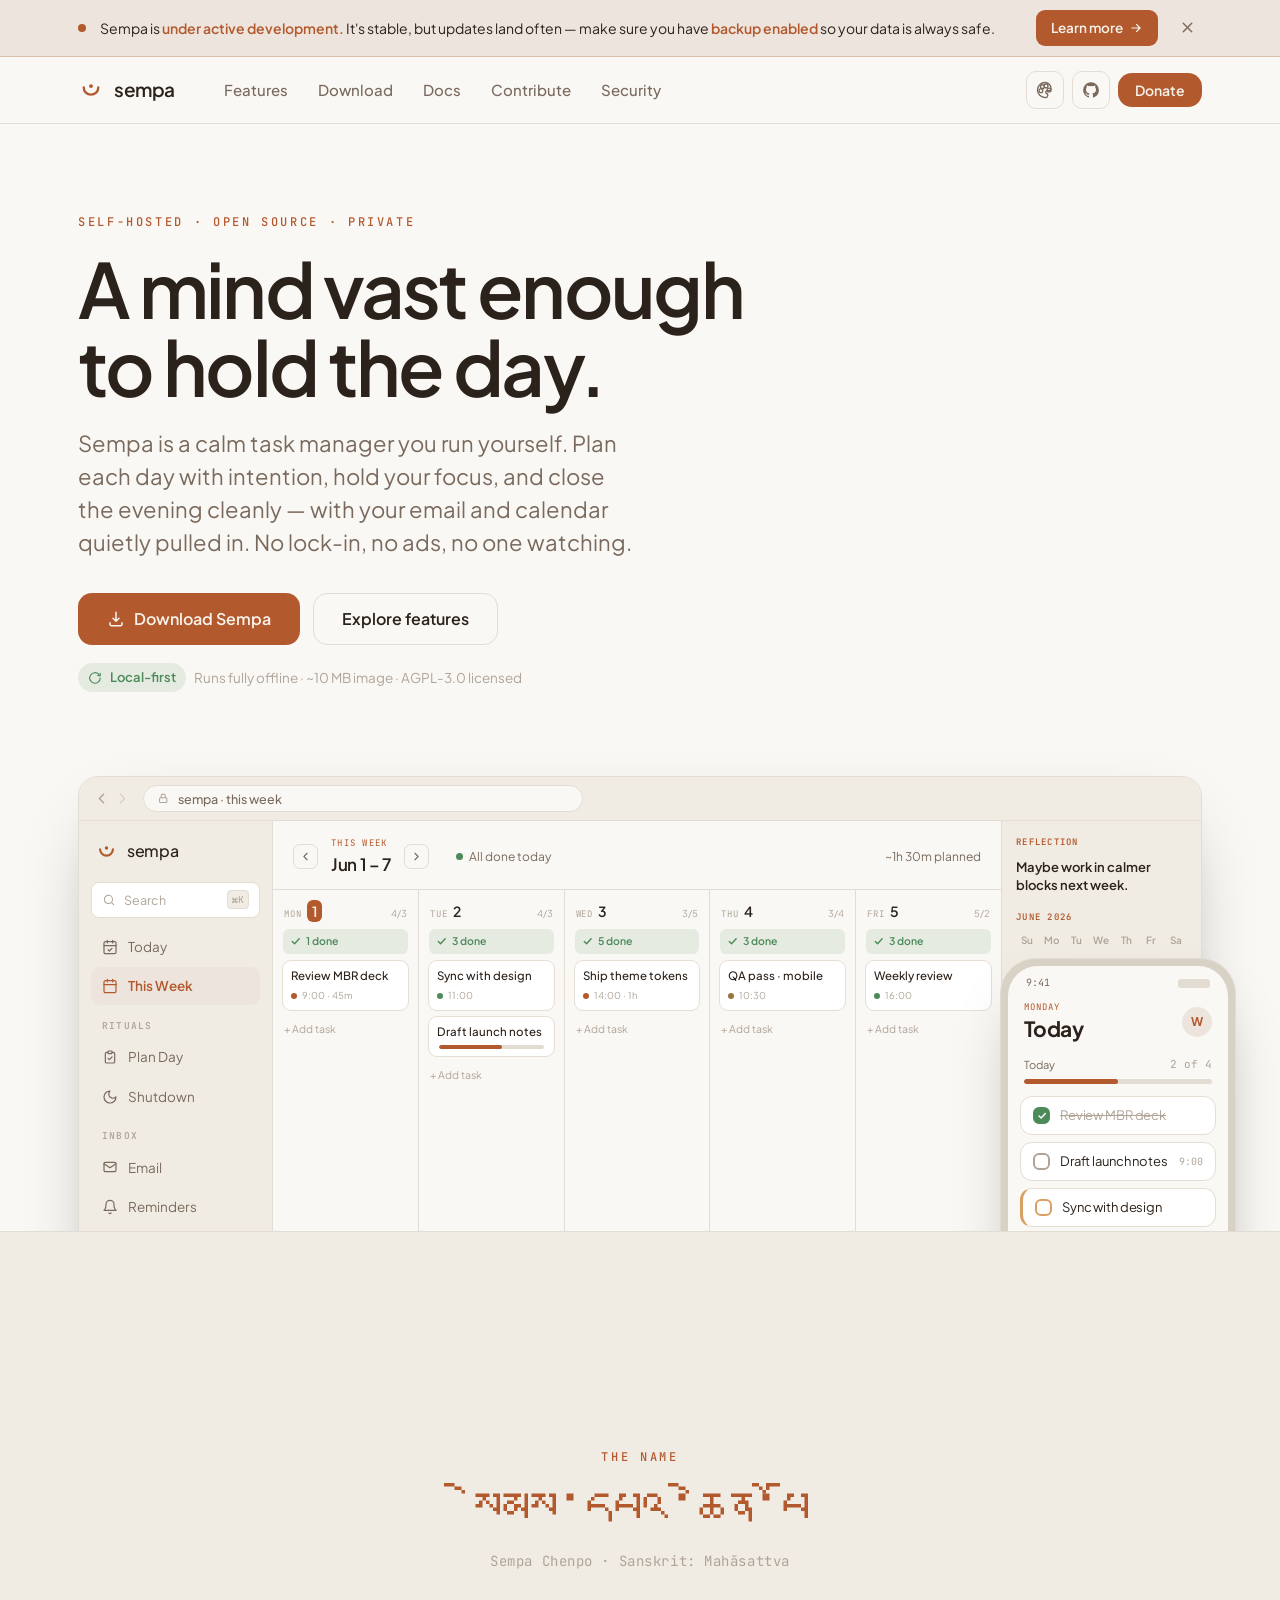
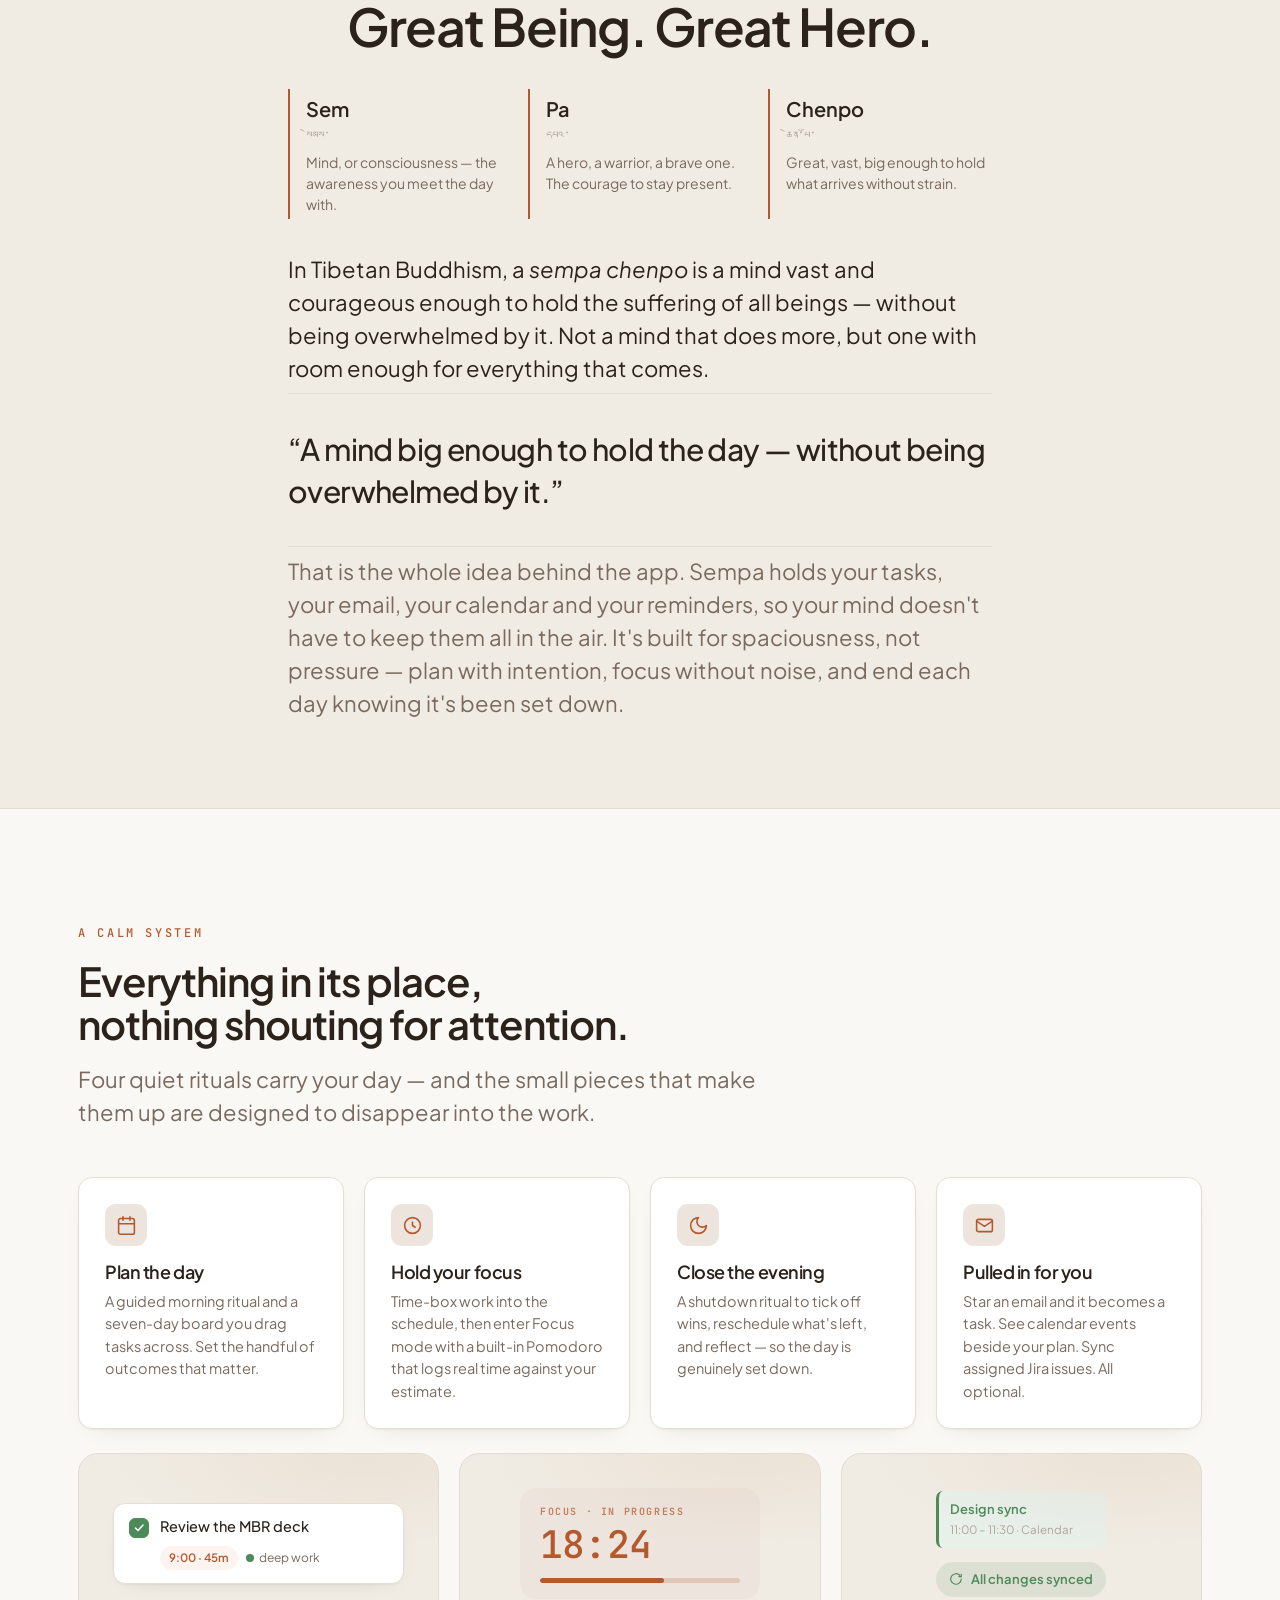
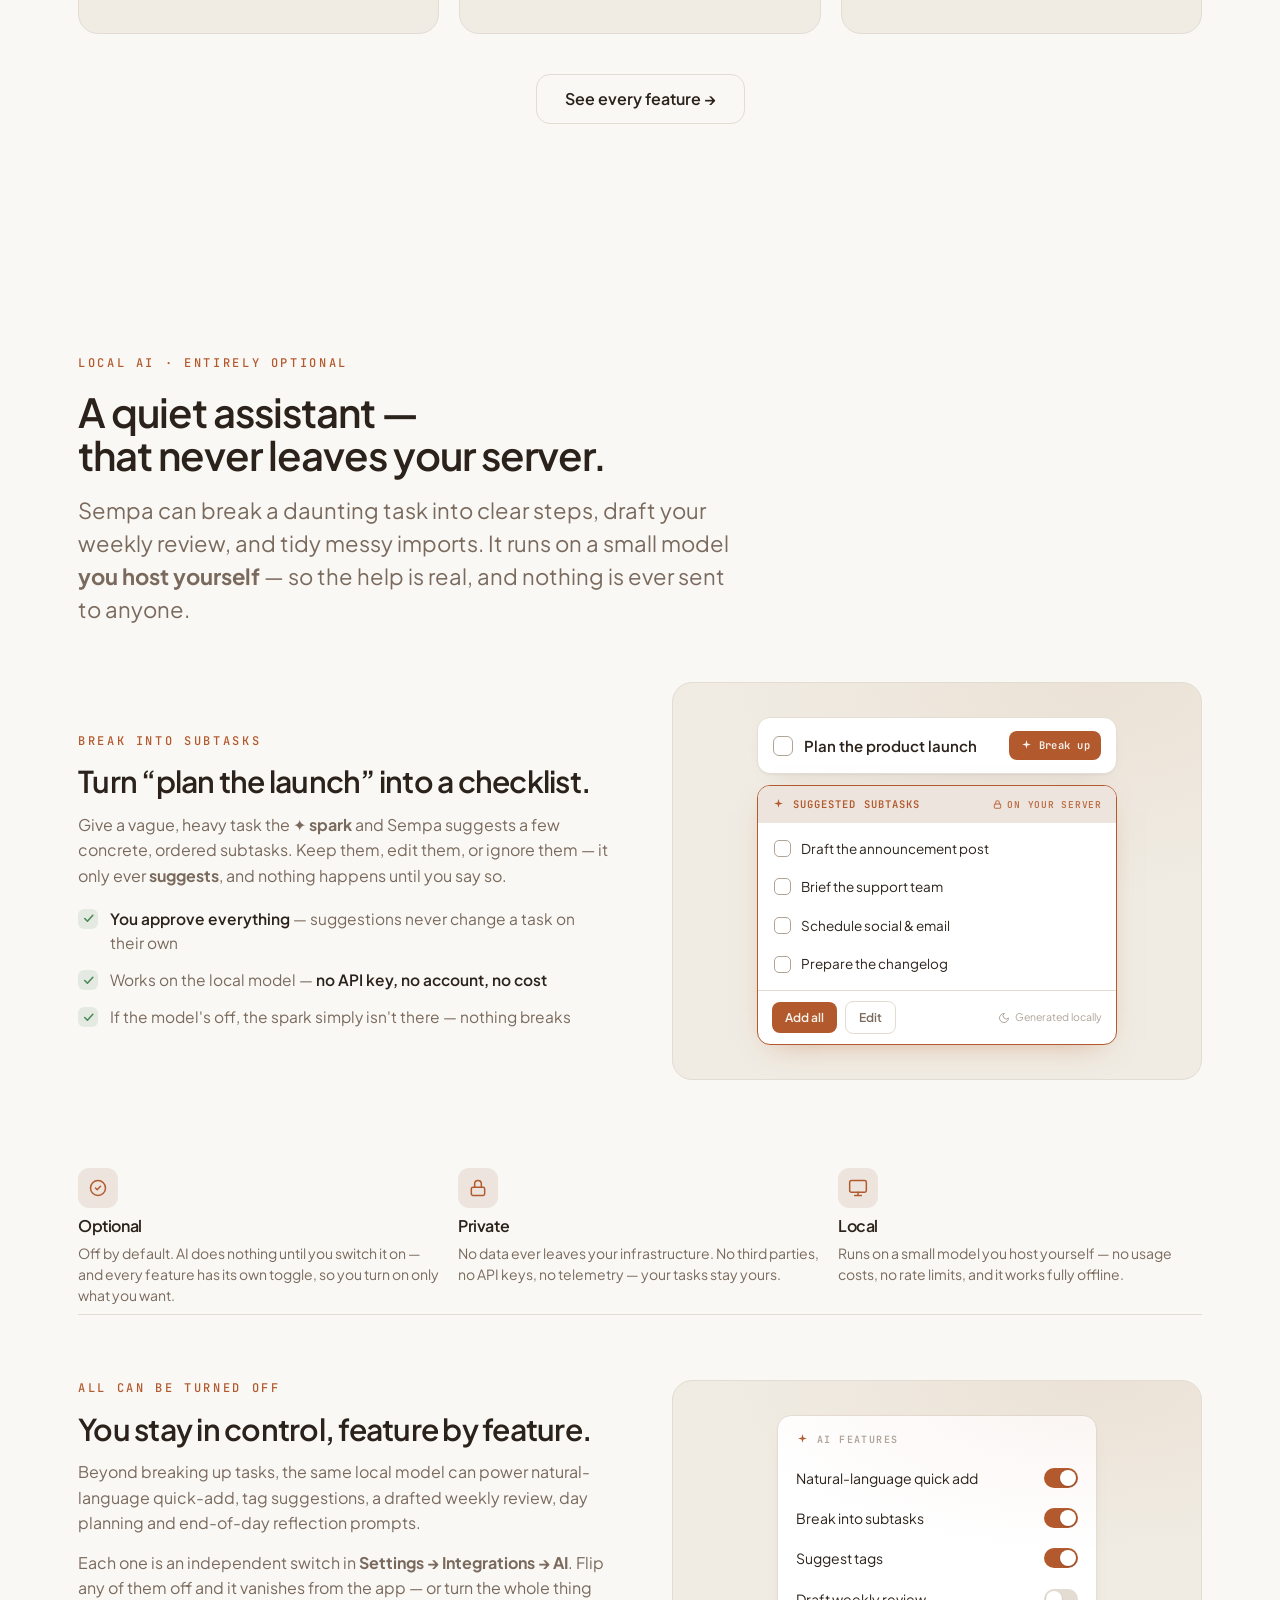
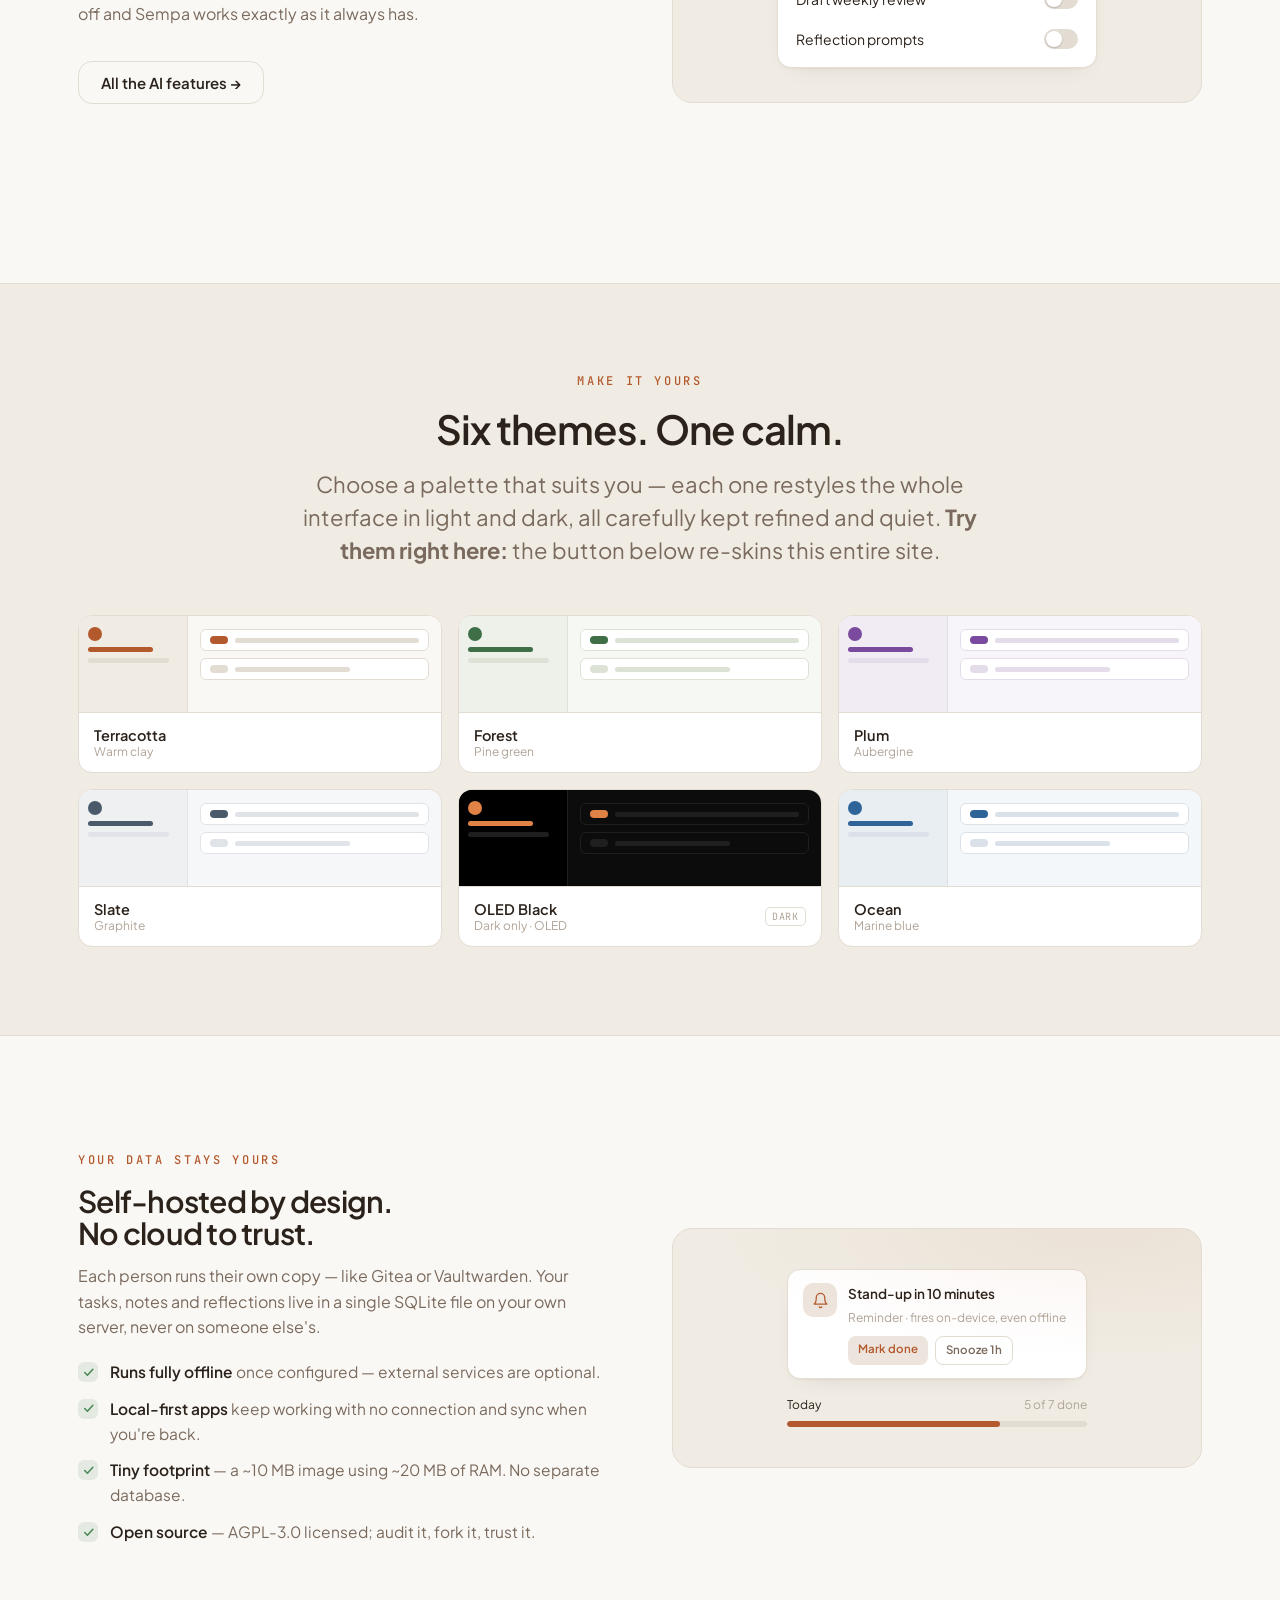
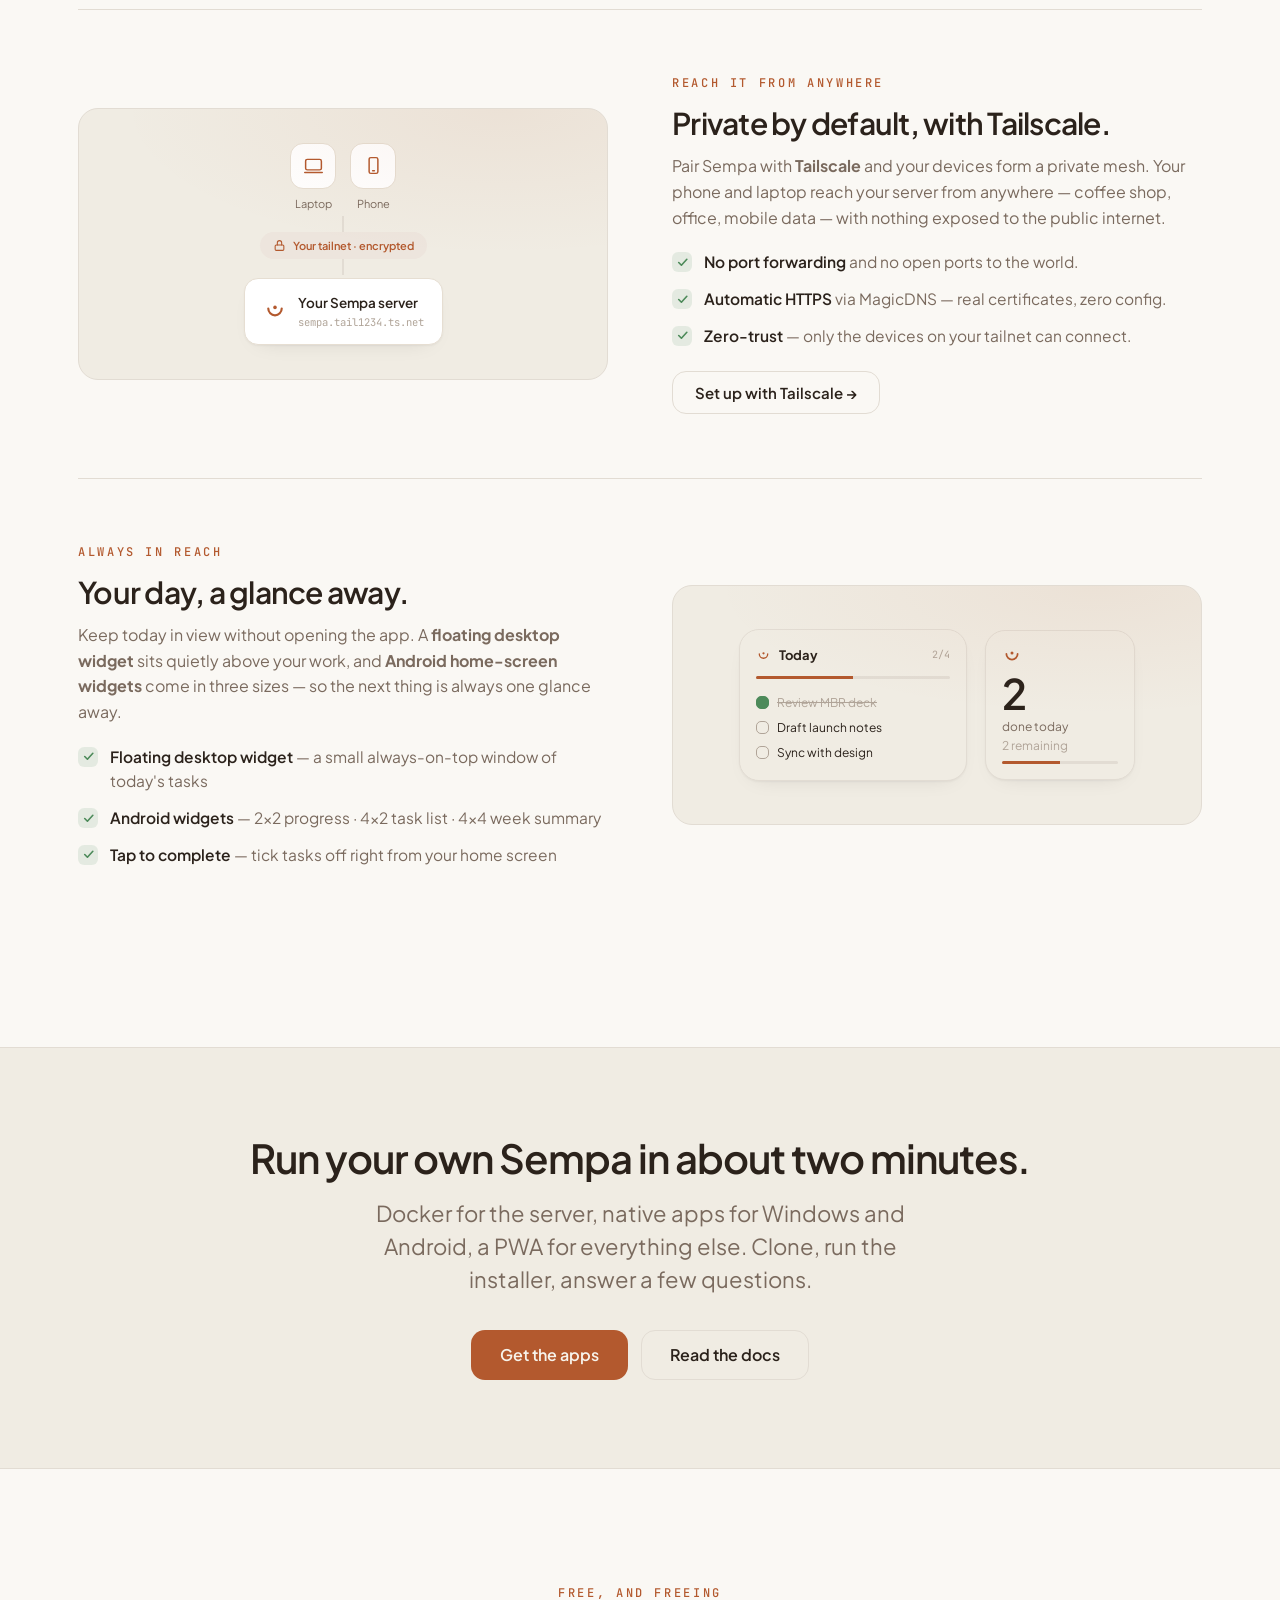
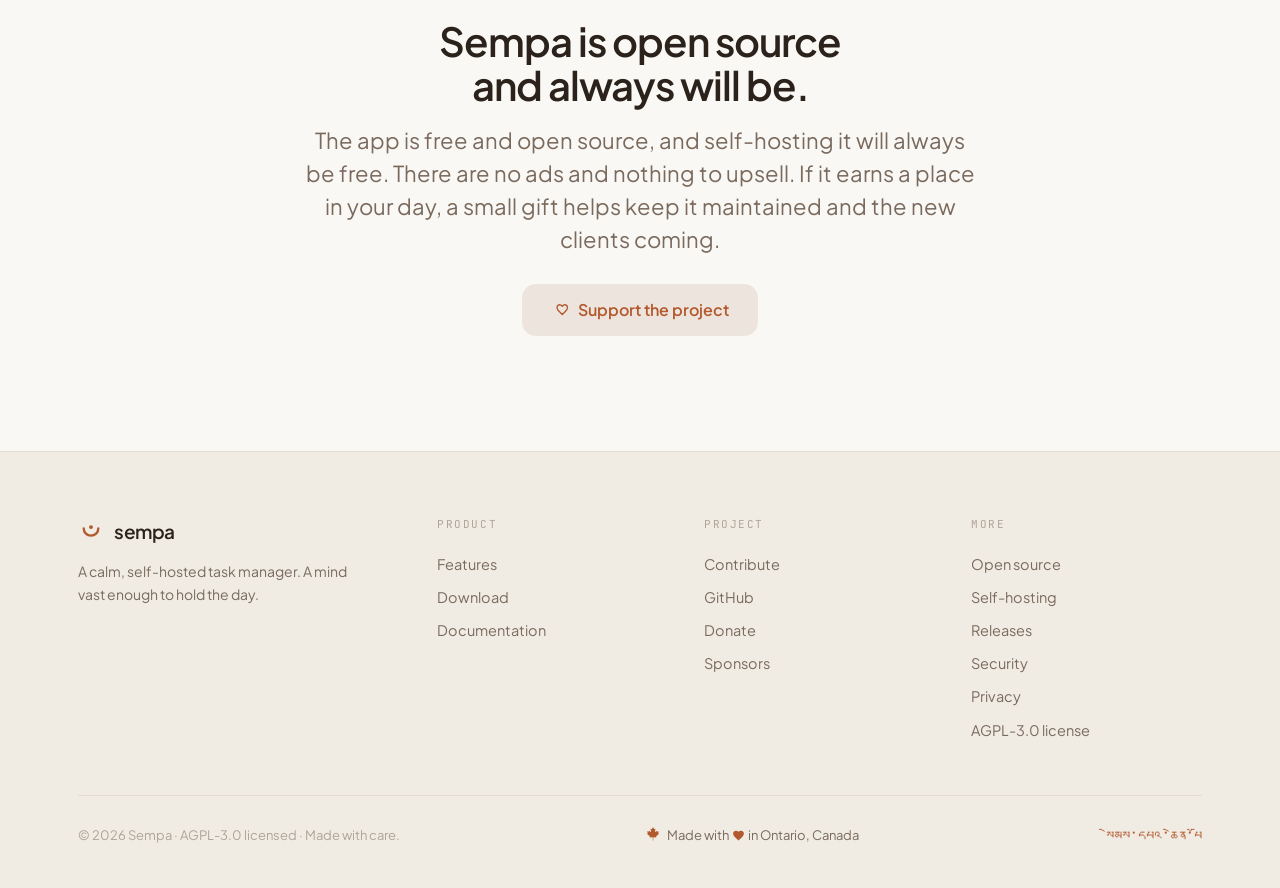
==== index.html @ f228a020 "Add Security page" ====
<!DOCTYPE html>
<html lang="en" data-theme="terracotta">
<head>
<meta charset="UTF-8"/>
<meta name="viewport" content="width=device-width, initial-scale=1.0"/>
<title>Sempa — a calm, self-hosted task manager</title>
<meta name="description" content="Sempa is a calm, self-hosted, open-source task manager. Plan your day, hold your focus, and close each evening with intention — your data stays on your server."/>
<link rel="preconnect" href="https://fonts.googleapis.com"/>
<link rel="preconnect" href="https://fonts.gstatic.com" crossorigin/>
<link href="https://fonts.googleapis.com/css2?family=Plus+Jakarta+Sans:wght@400;500;600;700&family=JetBrains+Mono:wght@400;500;600&display=swap" rel="stylesheet"/>
<script>(function(){try{var t=localStorage.getItem('sempa-site-theme')||'terracotta';var m=localStorage.getItem('sempa-site-mode')||'light';if(t==='oled')m='dark';document.documentElement.setAttribute('data-theme',t);if(m==='dark')document.documentElement.classList.add('dark');}catch(e){}})();</script>
<link rel="icon" href="/favicon.ico?v=2" sizes="any"/>
<link rel="icon" href="/assets/favicon.svg?v=2" type="image/svg+xml"/>
<link rel="icon" type="image/png" sizes="32x32" href="/assets/favicon-32.png?v=2"/>
<link rel="icon" type="image/png" sizes="16x16" href="/assets/favicon-16.png?v=2"/>
<link rel="apple-touch-icon" href="/assets/apple-touch-icon.png"/>
<link rel="stylesheet" href="assets/site.css"/>
<script src="assets/site.js" defer></script>
</head>
<body>

<!-- ══ DEV BANNER ══ -->
<aside class="dev-banner" id="dev-banner" role="region" aria-label="Project status" hidden>
  <div class="dev-banner-in">
    <span class="db-dot" aria-hidden="true"></span>
    <p>Sempa is <b>under active development.</b> It's stable, but updates land often — make sure you have <b>backup enabled</b> so your data is always safe.</p>
    <a class="db-btn" href="docs.html#active-development">
      Learn more
      <svg viewBox="0 0 24 24" fill="none" stroke="currentColor" stroke-width="2" stroke-linecap="round" stroke-linejoin="round" aria-hidden="true"><path d="M5 12h14M13 6l6 6-6 6"/></svg>
    </a>
    <button class="db-close" id="dev-banner-close" type="button" aria-label="Dismiss banner">
      <svg viewBox="0 0 24 24" fill="none" stroke="currentColor" stroke-width="2" stroke-linecap="round" stroke-linejoin="round" aria-hidden="true"><path d="M18 6 6 18M6 6l12 12"/></svg>
    </button>
  </div>
</aside>

<!-- ══ NAV ══ -->
<header class="nav">
  <div class="nav-in">
    <a class="brand" href="index.html" aria-label="Sempa home">
      <svg viewBox="0 0 100 100" fill="none" aria-hidden="true"><path d="M22,40 a28,28 0 0 0 56,0" stroke="currentColor" stroke-width="9" stroke-linecap="round"/><circle cx="50" cy="35" r="7.5" fill="currentColor"/></svg>
      sempa
    </a>
    <nav class="nav-links" id="nav-links">
      <a href="features.html">Features</a>
      <a href="download.html">Download</a>
      <a href="docs.html">Docs</a>
      <a href="contribute.html">Contribute</a>
      <a href="security.html">Security</a>
    </nav>
    <div class="nav-right">
      <div style="position:relative">
        <button class="icon-btn" id="theme-trigger" aria-label="Change theme" title="Theme">
          <svg viewBox="0 0 24 24" fill="none" stroke="currentColor" stroke-width="1.8" stroke-linecap="round" stroke-linejoin="round"><circle cx="13.5" cy="6.5" r="2.5"/><circle cx="17.5" cy="12" r="2.5"/><circle cx="8.5" cy="7.5" r="2.5"/><circle cx="6.5" cy="13" r="2.5"/><path d="M12 22a10 10 0 1 1 0-20 8 8 0 0 1 8 8c0 2-1.5 3-3 3h-2a2 2 0 0 0-1.5 3.3A2 2 0 0 1 12 22Z"/></svg>
        </button>
        <div class="theme-pop" id="theme-pop"></div>
      </div>
      <a class="icon-btn donate-hide" href="https://github.com/moorew/sempa" target="_blank" rel="noopener" aria-label="GitHub repository" title="GitHub">
        <svg viewBox="0 0 24 24" fill="currentColor" aria-hidden="true"><path d="M12 1.5A10.5 10.5 0 0 0 1.5 12c0 4.64 3 8.57 7.18 9.96.53.1.72-.23.72-.5v-1.76c-2.92.63-3.54-1.4-3.54-1.4-.48-1.22-1.17-1.55-1.17-1.55-.95-.65.07-.64.07-.64 1.06.07 1.61 1.09 1.61 1.09.94 1.6 2.46 1.14 3.06.87.1-.68.37-1.14.67-1.4-2.33-.27-4.78-1.16-4.78-5.18 0-1.15.41-2.08 1.08-2.82-.11-.27-.47-1.34.1-2.79 0 0 .88-.28 2.88 1.07a10 10 0 0 1 5.24 0c2-1.35 2.88-1.07 2.88-1.07.57 1.45.21 2.52.1 2.79.67.74 1.08 1.67 1.08 2.82 0 4.03-2.46 4.91-4.8 5.17.38.33.71.97.71 1.96v2.9c0 .28.19.61.73.5A10.5 10.5 0 0 0 22.5 12 10.5 10.5 0 0 0 12 1.5Z"/></svg>
      </a>
      <a class="btn btn-primary donate-hide" href="donate.html" style="padding:9px 16px;font-size:14px">Donate</a>
      <button class="icon-btn nav-toggle" id="nav-toggle" aria-label="Menu">
        <svg viewBox="0 0 24 24" fill="none" stroke="currentColor" stroke-width="1.8" stroke-linecap="round"><path d="M3 6h18M3 12h18M3 18h18"/></svg>
      </button>
    </div>
  </div>
</header>

<!-- ══ HERO ══ -->
<section class="hero">
  <div class="wrap">
    <p class="eyebrow reveal">Self-hosted · Open source · Private</p>
    <h1 class="display reveal" style="margin-top:18px;max-width:14ch">A mind vast enough to hold the day.</h1>
    <p class="lede reveal">Sempa is a calm task manager you run yourself. Plan each day with intention, hold your focus, and close the evening cleanly — with your email and calendar quietly pulled in. No lock-in, no ads, no one watching.</p>
    <div class="hero-cta reveal">
      <a class="btn btn-primary btn-lg" href="download.html">
        <svg viewBox="0 0 24 24" fill="none" stroke="currentColor" stroke-width="2" stroke-linecap="round" stroke-linejoin="round"><path d="M12 3v12m0 0 4-4m-4 4-4-4M4 17v2a2 2 0 0 0 2 2h12a2 2 0 0 0 2-2v-2"/></svg>
        Download Sempa
      </a>
      <a class="btn btn-ghost btn-lg" href="features.html">Explore features</a>
    </div>
    <p class="hero-note reveal"><span class="ui-sync" style="padding:4px 10px"><svg viewBox="0 0 24 24" fill="none" stroke="currentColor" stroke-width="2" stroke-linecap="round" stroke-linejoin="round"><path d="M21 12a9 9 0 1 1-2.6-6.4"/><path d="M21 4v4h-4"/></svg>Local-first</span>Runs fully offline · ~10 MB image · AGPL-3.0 licensed</p>
  </div>
  <div class="wrap hero-stage">
    <div class="appshot reveal" role="img" aria-label="Sempa week view — a calm Kanban across seven days with a reflection and calendar panel">
      <div class="as-bar">
        <span class="as-chrome-nav">
          <svg viewBox="0 0 24 24" fill="none" stroke="currentColor" stroke-width="2" stroke-linecap="round" stroke-linejoin="round" aria-hidden="true"><path d="M15 18l-6-6 6-6"/></svg>
          <svg viewBox="0 0 24 24" fill="none" stroke="currentColor" stroke-width="2" stroke-linecap="round" stroke-linejoin="round" aria-hidden="true"><path d="M9 18l6-6-6-6"/></svg>
        </span>
        <div class="as-omni">
          <svg viewBox="0 0 24 24" fill="none" stroke="currentColor" stroke-width="2" stroke-linecap="round" stroke-linejoin="round" aria-hidden="true"><rect x="5" y="11" width="14" height="9" rx="2"/><path d="M8 11V8a4 4 0 0 1 8 0v3"/></svg>
          <span>sempa · this week</span>
        </div>
      </div>
      <div class="as-body">
        <aside class="as-rail">
          <div class="as-logo"><svg viewBox="0 0 100 100" fill="none"><path d="M22,40 a28,28 0 0 0 56,0" stroke="currentColor" stroke-width="9" stroke-linecap="round"/><circle cx="50" cy="35" r="7.5" fill="currentColor"/></svg><b>sempa</b></div>
          <nav class="as-nav">
            <div class="as-search"><svg viewBox="0 0 24 24" fill="none" stroke="currentColor" stroke-width="1.8" stroke-linecap="round" stroke-linejoin="round"><circle cx="11" cy="11" r="7"/><path d="m20 20-3.5-3.5"/></svg><span>Search</span><kbd>⌘K</kbd></div>
            <div class="as-i"><svg viewBox="0 0 24 24" fill="none" stroke="currentColor" stroke-width="1.8" stroke-linecap="round" stroke-linejoin="round"><rect x="3" y="4" width="18" height="18" rx="2"/><path d="M8 2v4M16 2v4M3 10h18"/><path d="m9 16 2 2 4-4"/></svg><span>Today</span></div>
            <div class="as-i on"><svg viewBox="0 0 24 24" fill="none" stroke="currentColor" stroke-width="1.8" stroke-linecap="round" stroke-linejoin="round"><rect x="3" y="4" width="18" height="18" rx="2"/><path d="M8 2v4M16 2v4M3 10h18"/></svg><span>This Week</span></div>
            <div class="as-sec">Rituals</div>
            <div class="as-i"><svg viewBox="0 0 24 24" fill="none" stroke="currentColor" stroke-width="1.8" stroke-linecap="round" stroke-linejoin="round"><path d="M9 5H7a2 2 0 0 0-2 2v12a2 2 0 0 0 2 2h10a2 2 0 0 0 2-2V7a2 2 0 0 0-2-2h-2"/><rect x="9" y="3" width="6" height="4" rx="1"/><path d="m9 14 2 2 4-4"/></svg><span>Plan Day</span></div>
            <div class="as-i"><svg viewBox="0 0 24 24" fill="none" stroke="currentColor" stroke-width="1.8" stroke-linecap="round" stroke-linejoin="round"><path d="M12 3a6 6 0 0 0 9 9 9 9 0 1 1-9-9Z"/></svg><span>Shutdown</span></div>
            <div class="as-sec">Inbox</div>
            <div class="as-i"><svg viewBox="0 0 24 24" fill="none" stroke="currentColor" stroke-width="1.8" stroke-linecap="round" stroke-linejoin="round"><rect x="3" y="5" width="18" height="14" rx="2"/><path d="m3 7 9 6 9-6"/></svg><span>Email</span></div>
            <div class="as-i"><svg viewBox="0 0 24 24" fill="none" stroke="currentColor" stroke-width="1.8" stroke-linecap="round" stroke-linejoin="round"><path d="M6 8a6 6 0 0 1 12 0c0 7 3 9 3 9H3s3-2 3-9"/><path d="M10.3 21a1.94 1.94 0 0 0 3.4 0"/></svg><span>Reminders</span></div>
            <div class="as-sec">Library</div>
            <div class="as-i"><svg viewBox="0 0 24 24" fill="none" stroke="currentColor" stroke-width="1.8" stroke-linecap="round" stroke-linejoin="round"><path d="m12 2 9 5-9 5-9-5 9-5Z"/><path d="m3 12 9 5 9-5"/></svg><span>Backlog</span></div>
            <div class="as-i"><svg viewBox="0 0 24 24" fill="none" stroke="currentColor" stroke-width="1.8" stroke-linecap="round" stroke-linejoin="round"><path d="M4 19.5A2.5 2.5 0 0 1 6.5 17H20"/><path d="M6.5 2H20v20H6.5A2.5 2.5 0 0 1 4 19.5v-15A2.5 2.5 0 0 1 6.5 2Z"/></svg><span>Journal</span></div>
            <div class="as-foot">
              <span class="as-ib"><svg viewBox="0 0 24 24" fill="none" stroke="currentColor" stroke-width="1.8" stroke-linecap="round"><path d="M4 6h10M18 6h2M4 12h2M10 12h10M4 18h12M20 18h0"/><circle cx="16" cy="6" r="2"/><circle cx="8" cy="12" r="2"/><circle cx="18" cy="18" r="2"/></svg></span>
              <span class="as-ib"><svg viewBox="0 0 24 24" fill="none" stroke="currentColor" stroke-width="1.8" stroke-linecap="round" stroke-linejoin="round"><path d="M12 3a6 6 0 0 0 9 9 9 9 0 1 1-9-9Z"/></svg></span>
              <span class="as-ib"><svg viewBox="0 0 24 24" fill="none" stroke="currentColor" stroke-width="1.8" stroke-linecap="round" stroke-linejoin="round"><rect x="3" y="3" width="7" height="7" rx="1"/><rect x="14" y="3" width="7" height="7" rx="1"/><rect x="14" y="14" width="7" height="7" rx="1"/><rect x="3" y="14" width="7" height="7" rx="1"/></svg></span>
              <span class="as-av">W</span>
            </div>
          </nav>
        </aside>
        <div class="as-main">
          <div class="as-top">
            <span class="as-arw"><svg viewBox="0 0 24 24" fill="none" stroke="currentColor" stroke-width="2" stroke-linecap="round" stroke-linejoin="round"><path d="m15 18-6-6 6-6"/></svg></span>
            <div class="as-wk"><div><div class="eb">This Week</div><b>Jun 1 – 7</b></div></div>
            <span class="as-arw"><svg viewBox="0 0 24 24" fill="none" stroke="currentColor" stroke-width="2" stroke-linecap="round" stroke-linejoin="round"><path d="m9 18 6-6-6-6"/></svg></span>
            <span class="as-chip" style="margin-left:14px"><span class="d"></span>All done today</span>
            <span class="as-chip" style="margin-left:auto">~1h 30m planned</span>
          </div>
          <div class="as-week">
            <div class="as-col">
              <div class="as-dh tdy"><span class="dow">Mon</span><span class="dn">1</span><span class="fr">4/3</span></div>
              <div class="as-done"><svg viewBox="0 0 24 24" fill="none" stroke="currentColor" stroke-width="3" stroke-linecap="round" stroke-linejoin="round"><path d="m5 12 5 5L20 6"/></svg>1 done</div>
              <div class="as-card"><div class="t">Review MBR deck</div><div class="m"><i style="background:var(--cal-terracotta-fg)"></i><span>9:00 · 45m</span></div></div>
              <div class="as-add">+ Add task</div>
            </div>
            <div class="as-col">
              <div class="as-dh"><span class="dow">Tue</span><span class="dn">2</span><span class="fr">4/3</span></div>
              <div class="as-done"><svg viewBox="0 0 24 24" fill="none" stroke="currentColor" stroke-width="3" stroke-linecap="round" stroke-linejoin="round"><path d="m5 12 5 5L20 6"/></svg>3 done</div>
              <div class="as-card"><div class="t">Sync with design</div><div class="m"><i style="background:var(--cal-sage-fg)"></i><span>11:00</span></div></div>
              <div class="as-card"><div class="t">Draft launch notes</div><div class="as-track"><i style="width:60%"></i></div></div>
              <div class="as-add">+ Add task</div>
            </div>
            <div class="as-col">
              <div class="as-dh"><span class="dow">Wed</span><span class="dn">3</span><span class="fr">3/5</span></div>
              <div class="as-done"><svg viewBox="0 0 24 24" fill="none" stroke="currentColor" stroke-width="3" stroke-linecap="round" stroke-linejoin="round"><path d="m5 12 5 5L20 6"/></svg>5 done</div>
              <div class="as-card"><div class="t">Ship theme tokens</div><div class="m"><i style="background:var(--cal-terracotta-fg)"></i><span>14:00 · 1h</span></div></div>
              <div class="as-add">+ Add task</div>
            </div>
            <div class="as-col">
              <div class="as-dh"><span class="dow">Thu</span><span class="dn">4</span><span class="fr">3/4</span></div>
              <div class="as-done"><svg viewBox="0 0 24 24" fill="none" stroke="currentColor" stroke-width="3" stroke-linecap="round" stroke-linejoin="round"><path d="m5 12 5 5L20 6"/></svg>3 done</div>
              <div class="as-card"><div class="t">QA pass · mobile</div><div class="m"><i style="background:var(--cal-amber-fg)"></i><span>10:30</span></div></div>
              <div class="as-add">+ Add task</div>
            </div>
            <div class="as-col">
              <div class="as-dh"><span class="dow">Fri</span><span class="dn">5</span><span class="fr">5/2</span></div>
              <div class="as-done"><svg viewBox="0 0 24 24" fill="none" stroke="currentColor" stroke-width="3" stroke-linecap="round" stroke-linejoin="round"><path d="m5 12 5 5L20 6"/></svg>3 done</div>
              <div class="as-card"><div class="t">Weekly review</div><div class="m"><i style="background:var(--cal-sage-fg)"></i><span>16:00</span></div></div>
              <div class="as-add">+ Add task</div>
            </div>
          </div>
        </div>
        <aside class="as-right">
          <div class="as-mh">Reflection</div>
          <div class="as-ref">Maybe work in calmer blocks next week.</div>
          <div class="as-mh">June 2026</div>
          <div class="as-cal">
            <div class="wd">Su</div><div class="wd">Mo</div><div class="wd">Tu</div><div class="wd">We</div><div class="wd">Th</div><div class="wd">Fr</div><div class="wd">Sa</div>
            <div class="dy" style="opacity:.4">31</div><div class="dy">1</div><div class="dy">2</div><div class="dy">3</div><div class="dy">4</div><div class="dy">5</div><div class="dy">6</div>
            <div class="dy on">7</div><div class="dy">8</div><div class="dy">9</div><div class="dy">10</div><div class="dy">11</div><div class="dy">12</div><div class="dy">13</div>
            <div class="dy">14</div><div class="dy">15</div><div class="dy">16</div><div class="dy">17</div><div class="dy">18</div><div class="dy">19</div><div class="dy">20</div>
          </div>
          <div style="margin-top:16px" class="as-mh">This Week</div>
          <div class="as-obj"><i></i>Investigate sync drift</div>
          <div class="as-obj"><i></i>MBR prep</div>
          <div class="as-obj"><i></i>Theme variants ship</div>
        </aside>
      </div>
    </div>
    <div class="appshot-phone reveal" role="img" aria-label="Sempa on Android — the today view on a phone">
      <div class="ph">
        <div class="ph-screen">
          <div class="ph-status"><span>9:41</span><span class="ph-sig"></span></div>
          <div class="ph-head">
            <div><div class="ph-eb">Monday</div><b>Today</b></div>
            <span class="ph-av">W</span>
          </div>
          <div class="ph-prog">
            <div class="ph-prow"><span>Today</span><span>2 of 4</span></div>
            <div class="ph-trk"><i></i></div>
          </div>
          <div class="ph-card"><span class="ph-ck done"><svg viewBox="0 0 24 24" fill="none" stroke="currentColor" stroke-width="3.5" stroke-linecap="round" stroke-linejoin="round"><path d="m5 12 5 5L20 6"/></svg></span><span class="ph-t done">Review MBR deck</span></div>
          <div class="ph-card"><span class="ph-ck"></span><span class="ph-t">Draft launch notes</span><span class="ph-m">9:00</span></div>
          <div class="ph-card ip"><span class="ph-ck ip"></span><span class="ph-t">Sync with design</span></div>
          <div class="ph-card"><span class="ph-ck"></span><span class="ph-t">Weekly review prep</span></div>
          <div class="ph-fab"><svg viewBox="0 0 24 24" fill="none" stroke="currentColor" stroke-width="2.4" stroke-linecap="round"><path d="M12 5v14M5 12h14"/></svg></div>
          <div class="ph-nav">
            <span class="on"><svg viewBox="0 0 24 24" fill="none" stroke="currentColor" stroke-width="2" stroke-linecap="round" stroke-linejoin="round"><rect x="3" y="4" width="18" height="18" rx="2"/><path d="M8 2v4M16 2v4M3 10h18"/></svg>Today</span>
            <span><svg viewBox="0 0 24 24" fill="none" stroke="currentColor" stroke-width="2" stroke-linecap="round" stroke-linejoin="round"><rect x="3" y="4" width="18" height="18" rx="2"/><path d="M3 10h18M12 10v12"/></svg>Week</span>
            <span><svg viewBox="0 0 24 24" fill="none" stroke="currentColor" stroke-width="2" stroke-linecap="round" stroke-linejoin="round"><rect x="3" y="5" width="18" height="14" rx="2"/><path d="m3 7 9 6 9-6"/></svg>Inbox</span>
            <span><svg viewBox="0 0 24 24" fill="none" stroke="currentColor" stroke-width="2" stroke-linecap="round"><circle cx="5" cy="12" r="1.6"/><circle cx="12" cy="12" r="1.6"/><circle cx="19" cy="12" r="1.6"/></svg>More</span>
          </div>
        </div>
      </div>
    </div>
  </div>
</section>

<!-- ══ PHILOSOPHY · SEMPA CHENPO ══ -->
<section class="philo band tuck-under">
  <div class="wrap narrow">
    <p class="eyebrow center reveal">The name</p>
    <div class="center reveal">
      <p class="tib" lang="bo">སེམས་དཔའ་ཆེན་པོ</p>
      <p class="translit">Sempa Chenpo · Sanskrit: Mahāsattva</p>
    </div>
    <h2 class="h1 center reveal" style="margin:26px auto 0;max-width:16ch">Great Being. Great Hero.</h2>
    <div class="gloss reveal">
      <div class="g"><b>Sem</b><div class="r">སེམས་</div><p>Mind, or consciousness — the awareness you meet the day with.</p></div>
      <div class="g"><b>Pa</b><div class="r">དཔའ་</div><p>A hero, a warrior, a brave one. The courage to stay present.</p></div>
      <div class="g"><b>Chenpo</b><div class="r">ཆེན་པོ་</div><p>Great, vast, big enough to hold what arrives without strain.</p></div>
    </div>
    <p class="lede reveal" style="color:var(--sempa-text)">In Tibetan Buddhism, a <i>sempa chenpo</i> is a mind vast and courageous enough to hold the suffering of all beings — without being overwhelmed by it. Not a mind that does more, but one with room enough for everything that comes.</p>
    <p class="pull reveal">“A mind big enough to hold the day — without being overwhelmed by it.”</p>
    <p class="lede reveal">That is the whole idea behind the app. Sempa holds your tasks, your email, your calendar and your reminders, so your mind doesn't have to keep them all in the air. It's built for spaciousness, not pressure — plan with intention, focus without noise, and end each day knowing it's been set down.</p>
  </div>
</section>

<!-- ══ FEATURE HIGHLIGHTS ══ -->
<section>
  <div class="wrap">
    <div class="sec-head reveal">
      <span class="eyebrow">A calm system</span>
      <h2 class="h2">Everything in its place,<br/>nothing shouting for attention.</h2>
      <p class="lede">Four quiet rituals carry your day — and the small pieces that make them up are designed to disappear into the work.</p>
    </div>

    <div class="grid g-4 reveal">
      <div class="card">
        <div class="ic"><svg viewBox="0 0 24 24" fill="none" stroke="currentColor" stroke-width="1.8" stroke-linecap="round" stroke-linejoin="round"><rect x="3" y="4" width="18" height="18" rx="2"/><path d="M8 2v4M16 2v4M3 10h18"/></svg></div>
        <h3>Plan the day</h3>
        <p>A guided morning ritual and a seven-day board you drag tasks across. Set the handful of outcomes that matter.</p>
      </div>
      <div class="card">
        <div class="ic"><svg viewBox="0 0 24 24" fill="none" stroke="currentColor" stroke-width="1.8" stroke-linecap="round" stroke-linejoin="round"><circle cx="12" cy="12" r="9"/><path d="M12 8v4l3 2"/></svg></div>
        <h3>Hold your focus</h3>
        <p>Time-box work into the schedule, then enter Focus mode with a built-in Pomodoro that logs real time against your estimate.</p>
      </div>
      <div class="card">
        <div class="ic"><svg viewBox="0 0 24 24" fill="none" stroke="currentColor" stroke-width="1.8" stroke-linecap="round" stroke-linejoin="round"><path d="M12 3a6 6 0 0 0 9 9 9 9 0 1 1-9-9Z"/></svg></div>
        <h3>Close the evening</h3>
        <p>A shutdown ritual to tick off wins, reschedule what's left, and reflect — so the day is genuinely set down.</p>
      </div>
      <div class="card">
        <div class="ic"><svg viewBox="0 0 24 24" fill="none" stroke="currentColor" stroke-width="1.8" stroke-linecap="round" stroke-linejoin="round"><rect x="3" y="5" width="18" height="14" rx="2"/><path d="m3 7 9 6 9-6"/></svg></div>
        <h3>Pulled in for you</h3>
        <p>Star an email and it becomes a task. See calendar events beside your plan. Sync assigned Jira issues. All optional.</p>
      </div>
    </div>

    <!-- live element teaser strip -->
    <div class="grid g-3 reveal" style="margin-top:24px">
      <div class="ft-stage" style="min-height:170px">
        <div class="ui-task">
          <div class="row">
            <span class="ui-check done"><svg viewBox="0 0 24 24" fill="none" stroke="currentColor" stroke-width="3" stroke-linecap="round" stroke-linejoin="round"><path d="m5 12 5 5L20 6"/></svg></span>
            <div style="flex:1">
              <div class="tt">Review the MBR deck</div>
              <div class="meta">
                <span class="evt-pill" style="background:var(--cal-terracotta-bg);color:var(--cal-terracotta-fg)">9:00 · 45m</span>
                <span class="tagdot"><i style="background:var(--cal-sage-fg)"></i>deep work</span>
              </div>
            </div>
          </div>
        </div>
      </div>
      <div class="ft-stage" style="min-height:170px">
        <div class="ui-pomo">
          <div class="lbl">Focus · in progress</div>
          <div class="time">18:24</div>
          <div class="bar"><i></i></div>
        </div>
      </div>
      <div class="ft-stage" style="min-height:170px">
        <div style="display:flex;flex-direction:column;gap:14px;align-items:center">
          <div class="ui-cal-evt"><div class="t">Design sync</div><div class="h">11:00 – 11:30 · Calendar</div></div>
          <div class="ui-sync"><svg viewBox="0 0 24 24" fill="none" stroke="currentColor" stroke-width="2" stroke-linecap="round" stroke-linejoin="round"><path d="M21 12a9 9 0 1 1-2.6-6.4"/><path d="M21 4v4h-4"/></svg>All changes synced</div>
        </div>
      </div>
    </div>

    <div class="center reveal" style="margin-top:40px">
      <a class="btn btn-ghost btn-lg" href="features.html">See every feature →</a>
    </div>
  </div>
</section>

<!-- ══ AI ASSIST (spotlight) ══ -->
<section>
  <div class="wrap">
    <div class="sec-head reveal">
      <span class="eyebrow">Local AI · entirely optional</span>
      <h2 class="h2">A quiet assistant —<br/>that never leaves your server.</h2>
      <p class="lede">Sempa can break a daunting task into clear steps, draft your weekly review, and tidy messy imports. It runs on a small model <b>you host yourself</b> — so the help is real, and nothing is ever sent to anyone.</p>
    </div>

    <div class="feature-row" style="border:0;padding-top:8px">
      <div class="ft-copy reveal">
        <span class="eyebrow">Break into subtasks</span>
        <h3>Turn “plan the launch” into a checklist.</h3>
        <p>Give a vague, heavy task the <b>✦ spark</b> and Sempa suggests a few concrete, ordered subtasks. Keep them, edit them, or ignore them — it only ever <b>suggests</b>, and nothing happens until you say so.</p>
        <ul class="checklist" style="margin-top:18px">
          <li><b>You approve everything</b> — suggestions never change a task on their own</li>
          <li>Works on the local model — <b>no API key, no account, no cost</b></li>
          <li>If the model's off, the spark simply isn't there — nothing breaks</li>
        </ul>
      </div>
      <div class="ft-stage reveal">
        <div class="ai-demo">
          <div class="ai-parent">
            <div class="row">
              <span class="ui-check"></span>
              <span class="tt">Plan the product launch</span>
              <span class="ai-spark solid"><svg viewBox="0 0 24 24" fill="currentColor" aria-hidden="true"><path d="M12 2l1.7 6.1L20 10l-6.3 1.9L12 18l-1.7-6.1L4 10l6.3-1.9z"/></svg>Break up</span>
            </div>
          </div>
          <div class="ai-panel">
            <div class="ai-head">
              <svg viewBox="0 0 24 24" fill="currentColor" aria-hidden="true"><path d="M12 2l1.7 6.1L20 10l-6.3 1.9L12 18l-1.7-6.1L4 10l6.3-1.9z"/></svg>
              Suggested subtasks
              <span class="priv"><svg viewBox="0 0 24 24" fill="none" stroke="currentColor" stroke-width="2.2" stroke-linecap="round" stroke-linejoin="round"><rect x="5" y="11" width="14" height="9" rx="2"/><path d="M8 11V8a4 4 0 0 1 8 0v3"/></svg>on your server</span>
            </div>
            <div class="ai-list">
              <div class="ai-row"><span class="b"></span>Draft the announcement post</div>
              <div class="ai-row"><span class="b"></span>Brief the support team</div>
              <div class="ai-row"><span class="b"></span>Schedule social &amp; email</div>
              <div class="ai-row"><span class="b"></span>Prepare the changelog</div>
            </div>
            <div class="ai-acts">
              <span class="keep">Add all</span>
              <span class="edit">Edit</span>
              <span class="ai-foot"><svg viewBox="0 0 24 24" fill="none" stroke="currentColor" stroke-width="2" stroke-linecap="round" stroke-linejoin="round"><path d="M12 3a6 6 0 0 0 9 9 9 9 0 1 1-9-9Z"/></svg>Generated locally</span>
            </div>
          </div>
        </div>
      </div>
    </div>

    <div class="ai-pillars reveal" style="margin-top:24px">
      <div class="ai-pillar">
        <span class="pic"><svg viewBox="0 0 24 24" fill="none" stroke="currentColor" stroke-width="1.8" stroke-linecap="round" stroke-linejoin="round"><circle cx="12" cy="12" r="9"/><path d="m9 12 2 2 4-4"/></svg></span>
        <h4>Optional</h4>
        <p>Off by default. AI does nothing until you switch it on — and every feature has its own toggle, so you turn on only what you want.</p>
      </div>
      <div class="ai-pillar">
        <span class="pic"><svg viewBox="0 0 24 24" fill="none" stroke="currentColor" stroke-width="1.8" stroke-linecap="round" stroke-linejoin="round"><rect x="4" y="11" width="16" height="10" rx="2"/><path d="M8 11V7a4 4 0 0 1 8 0v4"/></svg></span>
        <h4>Private</h4>
        <p>No data ever leaves your infrastructure. No third parties, no API keys, no telemetry — your tasks stay yours.</p>
      </div>
      <div class="ai-pillar">
        <span class="pic"><svg viewBox="0 0 24 24" fill="none" stroke="currentColor" stroke-width="1.8" stroke-linecap="round" stroke-linejoin="round"><rect x="2" y="3" width="20" height="14" rx="2"/><path d="M8 21h8M12 17v4"/></svg></span>
        <h4>Local</h4>
        <p>Runs on a small model you host yourself — no usage costs, no rate limits, and it works fully offline.</p>
      </div>
    </div>

    <div class="feature-row" style="margin-top:8px">
      <div class="ft-copy reveal">
        <span class="eyebrow">All can be turned off</span>
        <h3>You stay in control, feature by feature.</h3>
        <p>Beyond breaking up tasks, the same local model can power natural-language quick-add, tag suggestions, a drafted weekly review, day planning and end-of-day reflection prompts.</p>
        <p>Each one is an independent switch in <b>Settings → Integrations → AI</b>. Flip any of them off and it vanishes from the app — or turn the whole thing off and Sempa works exactly as it always has.</p>
        <a class="btn btn-ghost" href="features.html#ai" style="margin-top:20px">All the AI features →</a>
      </div>
      <div class="ft-stage reveal">
        <div class="ai-toggles">
          <div class="ai-tg-h"><svg viewBox="0 0 24 24" fill="currentColor" aria-hidden="true"><path d="M12 2l1.7 6.1L20 10l-6.3 1.9L12 18l-1.7-6.1L4 10l6.3-1.9z"/></svg>AI features</div>
          <div class="ai-tg"><span>Natural-language quick add</span><span class="ai-sw on"></span></div>
          <div class="ai-tg"><span>Break into subtasks</span><span class="ai-sw on"></span></div>
          <div class="ai-tg"><span>Suggest tags</span><span class="ai-sw on"></span></div>
          <div class="ai-tg"><span>Draft weekly review</span><span class="ai-sw"></span></div>
          <div class="ai-tg"><span>Reflection prompts</span><span class="ai-sw"></span></div>
        </div>
      </div>
    </div>
  </div>
</section>

<!-- ══ THEME SHOWCASE ══ -->
<section class="band">
  <div class="wrap">
    <div class="sec-head center reveal">
      <span class="eyebrow">Make it yours</span>
      <h2 class="h2">Six themes. One calm.</h2>
      <p class="lede">Choose a palette that suits you — each one restyles the whole interface in light and dark, all carefully kept refined and quiet. <b>Try them right here:</b> the button below re-skins this entire site.</p>
    </div>
    <div class="theme-cards reveal" id="home-theme-cards"></div>
  </div>
</section>

<!-- ══ PRIVACY / LOCAL-FIRST ══ -->
<section>
  <div class="wrap">
    <div class="feature-row" style="border:0;padding-top:0">
      <div class="ft-copy reveal">
        <span class="eyebrow">Your data stays yours</span>
        <h3>Self-hosted by design. No cloud to trust.</h3>
        <p>Each person runs their own copy — like Gitea or Vaultwarden. Your tasks, notes and reflections live in a single SQLite file on your own server, never on someone else's.</p>
        <ul class="checklist" style="margin-top:20px">
          <li><b>Runs fully offline</b> once configured — external services are optional.</li>
          <li><b>Local-first apps</b> keep working with no connection and sync when you're back.</li>
          <li><b>Tiny footprint</b> — a ~10 MB image using ~20 MB of RAM. No separate database.</li>
          <li><b>Open source</b> — AGPL-3.0 licensed; audit it, fork it, trust it.</li>
        </ul>
      </div>
      <div class="ft-stage reveal">
        <div style="display:flex;flex-direction:column;gap:16px;width:100%;max-width:300px">
          <div class="ui-reminder">
            <span class="bell"><svg viewBox="0 0 24 24" fill="none" stroke="currentColor" stroke-width="1.8" stroke-linecap="round" stroke-linejoin="round"><path d="M6 8a6 6 0 0 1 12 0c0 7 3 9 3 9H3s3-2 3-9"/><path d="M10.3 21a1.94 1.94 0 0 0 3.4 0"/></svg></span>
            <div style="flex:1"><div class="rt">Stand-up in 10 minutes</div><div class="ui-sub" style="margin-top:3px">Reminder · fires on-device, even offline</div>
              <div class="acts"><span>Mark done</span><span class="ghost">Snooze 1h</span></div></div>
          </div>
          <div class="ui-progress" style="max-width:300px">
            <div class="pr-row"><span>Today</span><span class="d">5 of 7 done</span></div>
            <div class="track"><i style="width:71%"></i></div>
          </div>
        </div>
      </div>
    </div>

    <div class="feature-row flip">
      <div class="ft-copy reveal">
        <span class="eyebrow">Reach it from anywhere</span>
        <h3>Private by default, with Tailscale.</h3>
        <p>Pair Sempa with <b>Tailscale</b> and your devices form a private mesh. Your phone and laptop reach your server from anywhere — coffee shop, office, mobile data — with nothing exposed to the public internet.</p>
        <ul class="checklist" style="margin-top:20px">
          <li><b>No port forwarding</b> and no open ports to the world.</li>
          <li><b>Automatic HTTPS</b> via MagicDNS — real certificates, zero config.</li>
          <li><b>Zero-trust</b> — only the devices on your tailnet can connect.</li>
        </ul>
        <a class="btn btn-ghost" href="docs.html#tailscale" style="margin-top:22px">Set up with Tailscale →</a>
      </div>
      <div class="ft-stage reveal">
        <div style="display:flex;flex-direction:column;align-items:center;width:100%;max-width:300px">
          <div style="display:flex;gap:14px">
            <div style="display:flex;flex-direction:column;align-items:center;gap:6px;font-size:11px;color:var(--sempa-text-soft)">
              <div style="width:46px;height:46px;border-radius:13px;background:var(--card-bg);border:1px solid var(--card-border);display:flex;align-items:center;justify-content:center;color:var(--sempa-accent)"><svg width="21" height="21" viewBox="0 0 24 24" fill="none" stroke="currentColor" stroke-width="1.7" stroke-linecap="round" stroke-linejoin="round"><rect x="3" y="5" width="18" height="12" rx="2"/><path d="M2 20h20"/></svg></div>Laptop
            </div>
            <div style="display:flex;flex-direction:column;align-items:center;gap:6px;font-size:11px;color:var(--sempa-text-soft)">
              <div style="width:46px;height:46px;border-radius:13px;background:var(--card-bg);border:1px solid var(--card-border);display:flex;align-items:center;justify-content:center;color:var(--sempa-accent)"><svg width="21" height="21" viewBox="0 0 24 24" fill="none" stroke="currentColor" stroke-width="1.7" stroke-linecap="round" stroke-linejoin="round"><rect x="7" y="3" width="10" height="18" rx="2"/><path d="M11 18h2"/></svg></div>Phone
            </div>
          </div>
          <div style="display:flex;flex-direction:column;align-items:center;margin:3px 0">
            <div style="width:2px;height:16px;background:var(--sempa-border)"></div>
            <div style="display:flex;align-items:center;gap:7px;padding:5px 13px;border-radius:20px;background:var(--sempa-accent-bg);color:var(--sempa-accent);font-size:11px;font-weight:600"><svg width="13" height="13" viewBox="0 0 24 24" fill="none" stroke="currentColor" stroke-width="2" stroke-linecap="round" stroke-linejoin="round"><rect x="4" y="11" width="16" height="10" rx="2"/><path d="M8 11V7a4 4 0 0 1 8 0v4"/></svg>Your tailnet · encrypted</div>
            <div style="width:2px;height:16px;background:var(--sempa-border)"></div>
          </div>
          <div style="display:flex;align-items:center;gap:11px;padding:13px 18px;border-radius:14px;background:var(--card-bg);border:1px solid var(--card-border);box-shadow:var(--shadow-card)">
            <svg width="24" height="24" viewBox="0 0 100 100" fill="none" style="color:var(--sempa-accent)"><path d="M22,40 a28,28 0 0 0 56,0" stroke="currentColor" stroke-width="9" stroke-linecap="round"/><circle cx="50" cy="35" r="7.5" fill="currentColor"/></svg>
            <div><div style="font-weight:600;font-size:13.5px;color:var(--sempa-text)">Your Sempa server</div><div class="mono" style="font-size:10.5px;color:var(--sempa-text-dim)">sempa.tail1234.ts.net</div></div>
          </div>
        </div>
      </div>
    </div>

    <div class="feature-row">
      <div class="ft-copy reveal">
        <span class="eyebrow">Always in reach</span>
        <h3>Your day, a glance away.</h3>
        <p>Keep today in view without opening the app. A <b>floating desktop widget</b> sits quietly above your work, and <b>Android home-screen widgets</b> come in three sizes — so the next thing is always one glance away.</p>
        <ul class="checklist" style="margin-top:20px">
          <li><b>Floating desktop widget</b> — a small always-on-top window of today's tasks</li>
          <li><b>Android widgets</b> — 2×2 progress · 4×2 task list · 4×4 week summary</li>
          <li><b>Tap to complete</b> — tick tasks off right from your home screen</li>
        </ul>
      </div>
      <div class="ft-stage reveal">
        <div class="widget-stage">
          <div class="wg" style="width:228px">
            <div class="wg-head"><svg viewBox="0 0 100 100" fill="none"><path d="M22,40 a28,28 0 0 0 56,0" stroke="currentColor" stroke-width="9" stroke-linecap="round"/><circle cx="50" cy="35" r="7.5" fill="currentColor"/></svg><b>Today</b><span class="d">2/4</span></div>
            <div class="wg-trk"><i></i></div>
            <div class="wg-line done"><span class="b"></span><span>Review MBR deck</span></div>
            <div class="wg-line"><span class="b"></span><span>Draft launch notes</span></div>
            <div class="wg-line"><span class="b"></span><span>Sync with design</span></div>
          </div>
          <div class="wg wg-sm">
            <svg viewBox="0 0 100 100" fill="none" style="width:20px;height:20px;color:var(--sempa-accent)"><path d="M22,40 a28,28 0 0 0 56,0" stroke="currentColor" stroke-width="9" stroke-linecap="round"/><circle cx="50" cy="35" r="7.5" fill="currentColor"/></svg>
            <div class="big">2</div>
            <div class="sub">done today</div>
            <div class="rem">2 remaining</div>
            <div style="flex:1"></div>
            <div class="wg-trk" style="margin-bottom:0"><i></i></div>
          </div>
        </div>
      </div>
    </div>
  </div>
</section>

<!-- ══ DOWNLOAD BAND ══ -->
<section class="band">
  <div class="wrap center">
    <h2 class="h2 reveal">Run your own Sempa in about two minutes.</h2>
    <p class="lede reveal center" style="margin:18px auto 32px;max-width:540px">Docker for the server, native apps for Windows and Android, a PWA for everything else. Clone, run the installer, answer a few questions.</p>
    <div class="hero-cta reveal" style="justify-content:center">
      <a class="btn btn-primary btn-lg" href="download.html">Get the apps</a>
      <a class="btn btn-ghost btn-lg" href="docs.html">Read the docs</a>
    </div>
  </div>
</section>

<!-- ══ DONATE TEASER ══ -->
<section>
  <div class="wrap narrow center">
    <p class="eyebrow reveal">Free, and freeing</p>
    <h2 class="h2 reveal" style="margin-top:16px">Sempa is open source and always will be.</h2>
    <p class="lede reveal" style="margin:18px auto 0">The app is free and open source, and self-hosting it will always be free. There are no ads and nothing to upsell. If it earns a place in your day, a small gift helps keep it maintained and the new clients coming.</p>
    <div class="hero-cta reveal" style="justify-content:center;margin-top:28px">
      <a class="btn btn-soft btn-lg" href="donate.html">
        <svg viewBox="0 0 24 24" fill="none" stroke="currentColor" stroke-width="1.8" stroke-linecap="round" stroke-linejoin="round"><path d="M19 14c1.5-1.5 3-3.3 3-5.5A3.5 3.5 0 0 0 18.5 5c-1.4 0-2.6.8-3.5 2-.9-1.2-2.1-2-3.5-2A3.5 3.5 0 0 0 8 8.5c0 2.2 1.5 4 3 5.5l4 4 4-4Z"/></svg>
        Support the project
      </a>
    </div>
  </div>
</section>

<!-- ══ FOOTER ══ -->
<footer class="footer">
  <div class="wrap">
    <div class="footer-grid">
      <div>
        <a class="brand" href="index.html"><svg viewBox="0 0 100 100" fill="none"><path d="M22,40 a28,28 0 0 0 56,0" stroke="currentColor" stroke-width="9" stroke-linecap="round"/><circle cx="50" cy="35" r="7.5" fill="currentColor"/></svg>sempa</a>
        <p class="tagline">A calm, self-hosted task manager. A mind vast enough to hold the day.</p>
      </div>
      <div class="fcol"><div class="fh">Product</div><a href="features.html">Features</a><a href="download.html">Download</a><a href="docs.html">Documentation</a></div>
      <div class="fcol"><div class="fh">Project</div><a href="contribute.html">Contribute</a><a href="https://github.com/moorew/sempa" target="_blank" rel="noopener">GitHub</a><a href="donate.html">Donate</a><a href="sponsors.html">Sponsors</a></div>
      <div class="fcol"><div class="fh">More</div><a href="open-source.html">Open source</a><a href="docs.html#self-hosting">Self-hosting</a><a href="https://github.com/moorew/sempa/releases" target="_blank" rel="noopener">Releases</a><a href="security.html">Security</a><a href="privacy.html">Privacy</a><a href="https://github.com/moorew/sempa/blob/main/LICENSE" target="_blank" rel="noopener">AGPL-3.0 license</a></div>
    </div>
    <div class="footer-base">
      <span>© <span id="yr">2026</span> Sempa · AGPL-3.0 licensed · Made with care.</span>
      <span class="made-ca"><svg class="maple" viewBox="0 0 630.80101 892.13877" aria-hidden="true"><g transform="translate(-225.97627,-261.21204)"><path d="m 541.37727,261.21204 -54.548,99.275 c -5.274,9.495 -16.917,13.434 -26.909,9.09 l -46.183,-19.637 25.577,163.639 c 1.366,8.938 -9.362,14.39 -15.879,8.123 l -72.244,-70.184 -11.031,32.364 c -4.097,11.916 -16.744,18.799 -28.971,15.759 l -72.121,-18.061 20.606,100.122 c 2.358,11.482 -3.747,23.048 -14.546,27.517 l -19.152,7.757 141.215,124.851 c 10.179,9.061 14.617,22.841 11.637,36.121 l -8.242,37.214 133.699,-17.577 c 13.343,-1.738 25.159,8.84 24.848,22.183 l -3.392,155.155 15.636,0 15.635,0 -3.392,-155.155 c -0.248,-13.405 11.568,-23.983 24.848,-22.183 l 133.578,17.577 -8.242,-37.214 c -2.855,-13.218 1.7,-27.06 11.878,-36.121 l 141.095,-124.851 -37.698,-15.516 24.607,-120.002 -93.701,23.516 -18.302,-53.456 -72.243,70.184 c -6.456,6.329 -17.244,0.815 -15.88,-8.123 l 25.575,-163.639 -46.181,19.637 c -10.054,4.282 -21.697,0.405 -26.91,-9.09 l -54.667,-99.275 z"></path></g></svg><span class="mc-txt">Made with <svg class="heart" viewBox="0 0 24 24" aria-hidden="true"><path d="M12 21.35l-1.45-1.32C5.4 15.36 2 12.28 2 8.5 2 5.42 4.42 3 7.5 3c1.74 0 3.41.81 4.5 2.09C13.09 3.81 14.76 3 16.5 3 19.58 3 22 5.42 22 8.5c0 3.78-3.4 6.86-8.55 11.54L12 21.35z"></path></svg> in Ontario, Canada</span></span>
      <span class="tib-mini" lang="bo" title="Sempa Chenpo — a mind vast enough to hold the day">སེམས་དཔའ་ཆེན་པོ</span>
    </div>
  </div>
</footer>

<script>
  document.getElementById('yr').textContent = new Date().getFullYear();
  // Dev banner — dismissable, persists in localStorage
  (function(){
    var b=document.getElementById('dev-banner'); if(!b) return;
    var KEY='sempa-dev-banner-dismissed';
    try{ if(localStorage.getItem(KEY)==='1') return; }catch(e){}
    b.hidden=false;
    var x=document.getElementById('dev-banner-close');
    if(x) x.addEventListener('click',function(){
      b.hidden=true;
      try{ localStorage.setItem(KEY,'1'); }catch(e){}
    });
  })();
  // Home theme showcase cards (light previews; click re-skins the whole site)
  (function(){
    var P = {
      terracotta:['#f0ece3','#faf8f4','#b3592e','#ffffff','#e2dcd3','Warm clay'],
      forest:['#eef1ea','#f6f8f3','#3f6f47','#ffffff','#dde2d6','Pine green'],
      plum:['#f1ecf4','#f8f5fa','#7a4a9e','#ffffff','#e4dce8','Aubergine'],
      slate:['#eef0f2','#f6f7f9','#4a5a6b','#ffffff','#e0e3e7','Graphite'],
      oled:['#000000','#0c0c0c','#e08246','#0c0c0c','#1f1f1f','Dark only · OLED'],
      ocean:['#e9eef3','#f4f7fa','#2f6499','#ffffff','#dae1e8','Marine blue']
    };
    var order=['terracotta','forest','plum','slate','oled','ocean'];
    var names={terracotta:'Terracotta',forest:'Forest',plum:'Plum',slate:'Slate',oled:'OLED Black',ocean:'Ocean'};
    var host=document.getElementById('home-theme-cards'); if(!host) return;
    host.innerHTML = order.map(function(id){
      var c=P[id];
      return '<button class="tcardx" data-apply="'+id+'" aria-label="Preview '+names[id]+' theme">'+
        '<div class="prev" style="background:'+c[1]+'">'+
          '<div class="pr-rail" style="background:'+c[0]+';border-right:1px solid '+c[4]+'">'+
            '<div class="pr-dot" style="background:'+c[2]+'"></div>'+
            '<div class="pr-l" style="background:'+c[2]+';width:72%"></div>'+
            '<div class="pr-l" style="background:'+c[4]+';width:90%"></div>'+
          '</div>'+
          '<div class="pr-main">'+
            '<div class="pr-card" style="background:'+c[3]+';border:1px solid '+c[4]+'"><span class="pr-pill" style="background:'+c[2]+'"></span><span class="pr-tx" style="background:'+c[4]+'"></span></div>'+
            '<div class="pr-card" style="background:'+c[3]+';border:1px solid '+c[4]+'"><span class="pr-pill" style="background:'+c[4]+'"></span><span class="pr-tx" style="background:'+c[4]+';max-width:55%"></span></div>'+
          '</div>'+
        '</div>'+
        '<div class="cap"><div><div class="nm">'+names[id]+'</div><div class="sb">'+c[5]+'</div></div>'+
        (id==='oled'?'<span class="badge">Dark</span>':'')+'</div>'+
      '</button>';
    }).join('');
    host.querySelectorAll('[data-apply]').forEach(function(b){
      b.addEventListener('click',function(){
        var id=b.getAttribute('data-apply');
        var mode = id==='oled' ? 'dark' : (localStorage.getItem('sempa-site-mode')||'light');
        window.SempaSite.apply(id, mode);
      });
    });
  })();
</script>
</body>
</html>
---- assets/site.css ----
/* ════════════════════════════════════════════════════════════════════════
   SEMPA · website — shared styles
   Built on the app's own --sempa-* token layer (themes.css) so the entire
   site re-skins with the theme switcher. Calm, warm, editorial.
   ════════════════════════════════════════════════════════════════════════ */
@import url('themes.css');

@font-face{font-family:'fallback';src:local('system-ui')}

:root{
  --maxw:1180px;
  --ease:cubic-bezier(.22,.61,.36,1);
  --r-sm:9px; --r-md:14px; --r-lg:20px; --r-xl:28px;
  --shadow-card:0 1px 2px rgba(0,0,0,.04), 0 8px 24px -16px rgba(0,0,0,.18);
  --shadow-float:0 30px 70px -32px rgba(0,0,0,.45);
}
/* Default theme = terracotta light (matches the app default) */
html:not([data-theme]){--sempa-bg-main:#faf8f4;}

*{box-sizing:border-box;margin:0;padding:0}
html{scroll-behavior:smooth;-webkit-text-size-adjust:100%}
@media(prefers-reduced-motion:reduce){html{scroll-behavior:auto}}
body{
  font-family:'Plus Jakarta Sans',system-ui,-apple-system,sans-serif;
  background:var(--sempa-bg-main);color:var(--sempa-text);
  -webkit-font-smoothing:antialiased;-moz-osx-font-smoothing:grayscale;
  line-height:1.6;font-size:17px;
  transition:background .4s var(--ease), color .3s var(--ease);
}
.mono{font-family:'JetBrains Mono',ui-monospace,monospace}
a{color:inherit;text-decoration:none}
img{max-width:100%;display:block}
::selection{background:var(--sempa-accent);color:var(--sempa-btn-fg)}

.wrap{max-width:var(--maxw);margin:0 auto;padding:0 28px}
.narrow{max-width:760px;margin-inline:auto}

/* ── Typography ──────────────────────────────────────────────────────── */
h1,h2,h3,h4{letter-spacing:-.025em;line-height:1.08;font-weight:600;color:var(--sempa-text);text-wrap:balance}
.display{font-size:clamp(40px,6.4vw,76px);font-weight:600;letter-spacing:-.035em;line-height:1.02}
.h1{font-size:clamp(32px,4.6vw,52px)}
.h2{font-size:clamp(26px,3.4vw,40px)}
.h3{font-size:clamp(20px,2.2vw,26px)}
.lede{font-size:clamp(18px,2.1vw,22px);line-height:1.5;color:var(--sempa-text-soft);font-weight:400;text-wrap:pretty}
.eyebrow{font-family:'JetBrains Mono',monospace;font-size:12px;font-weight:500;letter-spacing:.22em;
  text-transform:uppercase;color:var(--sempa-accent)}
.muted{color:var(--sempa-text-soft)}
.dim{color:var(--sempa-text-dim)}

/* ── Buttons ─────────────────────────────────────────────────────────── */
.btn{display:inline-flex;align-items:center;gap:9px;font:inherit;font-size:15px;font-weight:600;
  padding:13px 22px;border-radius:var(--r-md);border:1px solid transparent;cursor:pointer;
  transition:transform .14s var(--ease), background .2s, border-color .2s, color .2s;line-height:1;white-space:nowrap}
.btn svg{width:18px;height:18px}
.btn:active{transform:scale(.97)}
.btn-primary{background:var(--sempa-btn-bg);color:var(--sempa-btn-fg)}
.btn-primary:hover{filter:brightness(1.06)}
.btn-ghost{background:transparent;color:var(--sempa-text);border-color:var(--sempa-border)}
.btn-ghost:hover{background:var(--sempa-accent-bg);border-color:var(--sempa-accent);color:var(--sempa-accent)}
.btn-soft{background:var(--sempa-accent-bg);color:var(--sempa-accent)}
.btn-soft:hover{filter:brightness(.98);transform:translateY(-1px)}
.btn-lg{font-size:16px;padding:16px 28px}

/* ── Dev banner ──────────────────────────────────────────────────────── */
.dev-banner{position:relative;z-index:70;background:var(--sempa-accent-bg);
  border-bottom:1px solid color-mix(in srgb,var(--sempa-accent) 28%,transparent)}
.dev-banner[hidden]{display:none}
.dev-banner-in{max-width:var(--maxw);margin:0 auto;padding:10px 28px;display:flex;align-items:center;gap:14px}
.dev-banner .db-dot{flex-shrink:0;width:8px;height:8px;border-radius:50%;background:var(--sempa-accent);
  box-shadow:0 0 0 0 color-mix(in srgb,var(--sempa-accent) 60%,transparent);animation:db-pulse 2.4s var(--ease) infinite}
@keyframes db-pulse{0%{box-shadow:0 0 0 0 color-mix(in srgb,var(--sempa-accent) 55%,transparent)}70%,100%{box-shadow:0 0 0 7px transparent}}
@media (prefers-reduced-motion:reduce){.dev-banner .db-dot{animation:none}}
.dev-banner p{font-size:14px;line-height:1.45;color:var(--sempa-text);margin:0;flex:1;text-wrap:pretty}
.dev-banner p b{color:var(--sempa-accent);font-weight:600}
.dev-banner .db-btn{flex-shrink:0;font-size:13.5px;font-weight:600;color:var(--sempa-btn-fg);background:var(--sempa-btn-bg);
  display:inline-flex;align-items:center;gap:6px;white-space:nowrap;padding:7px 15px;border-radius:9px;transition:.15s}
.dev-banner .db-btn:hover{filter:brightness(1.06)}
.dev-banner .db-btn svg{width:14px;height:14px}
.dev-banner .db-close{flex-shrink:0;width:30px;height:30px;border-radius:8px;border:0;background:transparent;
  color:var(--sempa-text-soft);cursor:pointer;display:flex;align-items:center;justify-content:center;transition:.15s}
.dev-banner .db-close:hover{background:color-mix(in srgb,var(--sempa-accent) 14%,transparent);color:var(--sempa-accent)}
.dev-banner .db-close svg{width:17px;height:17px}
@media (max-width:720px){
  .dev-banner-in{flex-wrap:wrap;gap:8px 12px;padding:10px 18px}
  .dev-banner p{flex:1 1 100%;order:1;font-size:13px}
  .dev-banner .db-dot{order:0}
  .dev-banner .db-close{order:0;margin-left:auto}
  .dev-banner .db-btn{order:2}
}

/* ── Nav ─────────────────────────────────────────────────────────────── */
.nav{position:sticky;top:0;z-index:60;background:color-mix(in srgb, var(--sempa-bg-main) 82%, transparent);
  backdrop-filter:blur(16px) saturate(1.2);border-bottom:1px solid var(--sempa-border)}
.nav-in{max-width:var(--maxw);margin:0 auto;padding:0 28px;height:66px;display:flex;align-items:center;gap:28px}
.brand{display:flex;align-items:center;gap:10px;font-weight:600;font-size:19px;letter-spacing:-.02em}
.brand svg{width:26px;height:26px;color:var(--sempa-accent)}
.nav-links{display:flex;gap:4px;margin-left:8px}
.nav-links a{font-size:15px;font-weight:500;color:var(--sempa-text-soft);padding:8px 13px;border-radius:9px;transition:.15s}
.nav-links a:hover{color:var(--sempa-text);background:color-mix(in srgb,var(--sempa-text) 7%, transparent)}
.nav-links a.active{color:var(--sempa-accent)}
.nav-right{margin-left:auto;display:flex;align-items:center;gap:8px}
.icon-btn{width:38px;height:38px;border-radius:10px;border:1px solid var(--sempa-border);background:transparent;
  color:var(--sempa-text-soft);display:flex;align-items:center;justify-content:center;cursor:pointer;transition:.15s;position:relative}
.icon-btn:hover{color:var(--sempa-accent);border-color:var(--sempa-accent)}
.icon-btn svg{width:18px;height:18px}
.nav-toggle{display:none}

/* Theme popover */
.theme-pop{position:absolute;top:48px;right:0;width:228px;background:var(--card-bg);border:1px solid var(--sempa-border);
  border-radius:var(--r-md);box-shadow:var(--shadow-float);padding:12px;z-index:80;display:none}
.theme-pop.open{display:block;animation:pop .18s var(--ease)}
@keyframes pop{from{opacity:0;transform:translateY(-6px)}to{opacity:1;transform:none}}
.theme-pop .tp-h{font-family:'JetBrains Mono',monospace;font-size:10px;letter-spacing:.16em;text-transform:uppercase;
  color:var(--sempa-text-dim);padding:2px 6px 8px}
.tp-grid{display:grid;grid-template-columns:1fr 1fr;gap:6px}
.tp-opt{display:flex;align-items:center;gap:8px;padding:8px 9px;border-radius:9px;cursor:pointer;border:1px solid transparent;
  font-size:13px;font-weight:500;color:var(--sempa-text-soft);background:color-mix(in srgb,var(--sempa-text) 4%,transparent)}
.tp-opt:hover{color:var(--sempa-text)}
.tp-opt.sel{border-color:var(--sempa-accent);color:var(--sempa-accent)}
.tp-sw{width:16px;height:16px;border-radius:5px;flex-shrink:0;border:1px solid rgba(0,0,0,.12)}
.tp-mode{display:flex;gap:6px;margin-top:10px;padding-top:10px;border-top:1px solid var(--sempa-border)}
.tp-mode button{flex:1;border:1px solid var(--sempa-border);background:transparent;border-radius:9px;padding:8px;
  font:inherit;font-size:12.5px;font-weight:600;color:var(--sempa-text-soft);cursor:pointer;display:flex;align-items:center;justify-content:center;gap:6px}
.tp-mode button svg{width:14px;height:14px}
.tp-mode button.on{background:var(--sempa-accent-bg);color:var(--sempa-accent);border-color:transparent}

/* ── Section rhythm ──────────────────────────────────────────────────── */
section{padding:clamp(64px,9vw,120px) 0}
.sec-head{max-width:680px;margin-bottom:48px}
.sec-head .eyebrow{display:block;margin-bottom:16px}
.sec-head .lede{margin-top:18px}
.center{text-align:center;margin-inline:auto}

/* ── Hero ────────────────────────────────────────────────────────────── */
.hero{padding:clamp(48px,7vw,96px) 0 0;position:relative;overflow:hidden}
.hero .lede{margin-top:22px;max-width:560px}
.hero-cta{margin-top:34px;display:flex;gap:13px;flex-wrap:wrap}
.hero-note{margin-top:18px;font-size:13.5px;color:var(--sempa-text-dim);display:flex;align-items:center;gap:8px;flex-wrap:wrap;row-gap:10px}
.hero-note .ui-sync{flex-shrink:0;white-space:nowrap}
/* Live hero mockup tucks behind the next (grey) section instead of colliding with it */
.hero-stage{position:relative;z-index:1;margin-top:clamp(48px,7vw,84px);margin-bottom:clamp(-140px,-9vw,-72px)}
.tuck-under{position:relative;z-index:2}
.philo.tuck-under{padding-top:clamp(80px,10vw,128px)}
.hero-shot{margin-top:clamp(48px,7vw,84px);border-radius:var(--r-lg);overflow:hidden;border:1px solid var(--sempa-border);
  box-shadow:var(--shadow-float)}
.hero-shot img{width:100%}

/* ── Cards / grids ───────────────────────────────────────────────────── */
.grid{display:grid;gap:20px}
.g-2{grid-template-columns:repeat(2,1fr)}
.g-3{grid-template-columns:repeat(3,1fr)}
.g-4{grid-template-columns:repeat(4,1fr)}
.card{background:var(--card-bg);border:1px solid var(--card-border);border-radius:var(--r-md);padding:26px;
  box-shadow:var(--shadow-card)}
.card .ic{width:42px;height:42px;border-radius:11px;background:var(--sempa-accent-bg);color:var(--sempa-accent);
  display:flex;align-items:center;justify-content:center;margin-bottom:16px}
.card .ic svg{width:21px;height:21px}
.card h3{font-size:18px;margin-bottom:8px}
.card p{font-size:14.5px;color:var(--sempa-text-soft);line-height:1.55}

/* feature row (alternating element + text) */
.feature-row{display:grid;grid-template-columns:1fr 1fr;gap:clamp(36px,5vw,72px);align-items:center;
  padding:clamp(40px,5vw,64px) 0;border-top:1px solid var(--sempa-border)}
.feature-row:first-of-type{border-top:0}
.feature-row .ft-copy .eyebrow{display:block;margin-bottom:14px}
.feature-row .ft-copy h3{font-size:clamp(22px,2.6vw,30px);margin-bottom:14px}
.feature-row .ft-copy p{font-size:16px;color:var(--sempa-text-soft);margin-bottom:14px}
.feature-row.flip .ft-stage{order:-1}
.ft-stage{display:flex;align-items:center;justify-content:center;min-height:240px;padding:34px;
  background:var(--sempa-bg-panel);border:1px solid var(--sempa-border);border-radius:var(--r-lg);position:relative;overflow:hidden}
.ft-stage::before{content:"";position:absolute;inset:0;background:
  radial-gradient(120% 90% at 80% 0%, color-mix(in srgb,var(--sempa-accent) 7%, transparent), transparent 60%)}

/* ── App UI element primitives (live, themeable showcase pieces) ─────── */
.ui-task{background:var(--card-bg);border:1px solid var(--card-border);border-radius:12px;padding:13px 15px;
  width:100%;max-width:320px;box-shadow:var(--shadow-card);position:relative;z-index:1}
.ui-task .row{display:flex;gap:11px;align-items:flex-start}
.ui-check{width:20px;height:20px;border-radius:6px;border:1.6px solid var(--sempa-text-dim);flex-shrink:0;margin-top:1px}
.ui-check.done{background:var(--sempa-success);border-color:var(--sempa-success);display:flex;align-items:center;justify-content:center}
.ui-check.done svg{width:12px;height:12px;color:#fff}
.ui-task .tt{font-size:14.5px;font-weight:500;line-height:1.35}
.ui-task .meta{display:flex;align-items:center;gap:8px;margin-top:9px;flex-wrap:wrap}
.evt-pill{display:inline-flex;align-items:center;gap:5px;font-size:11.5px;font-weight:600;padding:3px 9px;border-radius:20px}
.tagdot{display:inline-flex;align-items:center;gap:5px;font-size:12px;color:var(--sempa-text-soft)}
.tagdot i{width:8px;height:8px;border-radius:50%;display:inline-block}
.ui-sub{font-size:12px;color:var(--sempa-text-dim)}

.ui-today{display:inline-flex;flex-direction:column;align-items:center;gap:2px}
.ui-today .pill{background:var(--sempa-today-bg);color:var(--sempa-today-fg);font-weight:700;font-size:22px;
  width:46px;height:46px;border-radius:13px;display:flex;align-items:center;justify-content:center}
.ui-today .dow{font-family:'JetBrains Mono',monospace;font-size:11px;letter-spacing:.12em;text-transform:uppercase;color:var(--sempa-text-dim)}

.ui-pomo{background:var(--sempa-accent-bg);color:var(--sempa-accent);border-radius:16px;padding:16px 20px;width:100%;max-width:240px}
.ui-pomo .lbl{font-family:'JetBrains Mono',monospace;font-size:10px;font-weight:600;letter-spacing:.16em;text-transform:uppercase;opacity:.75}
.ui-pomo .time{font-family:'JetBrains Mono',monospace;font-size:38px;font-weight:500;letter-spacing:-.02em;line-height:1.1;margin-top:4px}
.ui-pomo .bar{height:5px;border-radius:3px;background:color-mix(in srgb,var(--sempa-accent) 22%,transparent);margin-top:12px;overflow:hidden}
.ui-pomo .bar i{display:block;height:100%;width:62%;background:var(--sempa-accent);border-radius:3px}

.ui-cal-evt{background:var(--cal-sage-bg);border-left:3px solid var(--cal-sage-fg);border-radius:7px;padding:8px 11px;width:100%;max-width:230px}
.ui-cal-evt .t{color:var(--cal-sage-fg);font-weight:600;font-size:13px}
.ui-cal-evt .h{color:var(--sempa-text-dim);font-size:11.5px;margin-top:2px}

.ui-link{display:flex;gap:11px;align-items:center;background:var(--card-bg);border:1px solid var(--card-border);
  border-radius:11px;padding:9px 11px;width:100%;max-width:290px;box-shadow:var(--shadow-card)}
.ui-link .thumb{width:42px;height:42px;border-radius:8px;background:linear-gradient(135deg,var(--sempa-accent),var(--sempa-amber));flex-shrink:0}
.ui-link .lt{font-size:13px;font-weight:600;line-height:1.3}
.ui-link .ls{font-size:11.5px;color:var(--sempa-text-dim);margin-top:2px}

.ui-progress{width:100%;max-width:280px}
.ui-progress .pr-row{display:flex;justify-content:space-between;font-size:12px;margin-bottom:7px}
.ui-progress .pr-row .d{color:var(--sempa-text-dim)}
.ui-progress .track{height:6px;border-radius:3px;background:var(--sempa-border);overflow:hidden}
.ui-progress .track i{display:block;height:100%;background:var(--sempa-accent);border-radius:3px}

.ui-sync{display:inline-flex;align-items:center;gap:8px;font-size:13px;color:var(--sempa-success);
  background:var(--sempa-success-soft);padding:7px 13px;border-radius:20px;font-weight:600}
.ui-sync svg{width:14px;height:14px}

.ui-reminder{background:var(--card-bg);border:1px solid var(--card-border);border-radius:13px;padding:13px 15px;
  width:100%;max-width:300px;box-shadow:var(--shadow-card);display:flex;gap:11px;align-items:flex-start}
.ui-reminder .bell{width:34px;height:34px;border-radius:10px;background:var(--sempa-accent-bg);color:var(--sempa-accent);
  display:flex;align-items:center;justify-content:center;flex-shrink:0}
.ui-reminder .bell svg{width:17px;height:17px}
.ui-reminder .rt{font-size:13.5px;font-weight:600}
.ui-reminder .acts{display:flex;gap:7px;margin-top:9px}
.ui-reminder .acts span{font-size:11.5px;font-weight:600;padding:4px 10px;border-radius:8px;background:var(--sempa-accent-bg);color:var(--sempa-accent)}
.ui-reminder .acts span.ghost{background:transparent;border:1px solid var(--sempa-border);color:var(--sempa-text-soft)}

/* ── Theme gallery ───────────────────────────────────────────────────── */
.theme-cards{display:grid;grid-template-columns:repeat(3,1fr);gap:16px}
.tcardx{border:1px solid var(--sempa-border);border-radius:var(--r-md);overflow:hidden;background:var(--card-bg);
  cursor:pointer;transition:transform .18s var(--ease), box-shadow .2s;text-align:left;color:var(--sempa-text);font-family:inherit}
.tcardx:hover{transform:translateY(-3px);box-shadow:var(--shadow-card)}
.tcardx .prev{height:96px;display:flex}
.tcardx .pr-rail{width:30%;padding:11px 9px;display:flex;flex-direction:column;gap:6px}
.tcardx .pr-dot{width:14px;height:14px;border-radius:50%}
.tcardx .pr-l{height:5px;border-radius:3px}
.tcardx .pr-main{flex:1;padding:13px 12px;display:flex;flex-direction:column;gap:7px}
.tcardx .pr-card{height:22px;border-radius:6px;display:flex;align-items:center;gap:7px;padding:0 9px}
.tcardx .pr-pill{width:18px;height:8px;border-radius:4px}
.tcardx .pr-tx{height:5px;border-radius:3px;flex:1}
.tcardx .cap{padding:13px 15px;display:flex;align-items:center;justify-content:space-between;border-top:1px solid var(--sempa-border)}
.tcardx .nm{font-size:14.5px;font-weight:600;color:var(--sempa-text)}
.tcardx .sb{font-size:12px;color:var(--sempa-text-dim)}
.tcardx .badge{font-size:10px;font-family:'JetBrains Mono',monospace;letter-spacing:.08em;text-transform:uppercase;
  color:var(--sempa-text-dim);border:1px solid var(--sempa-border);border-radius:5px;padding:2px 6px}

/* ── CTA band ────────────────────────────────────────────────────────── */
.band{background:var(--sempa-bg-panel);border-top:1px solid var(--sempa-border);border-bottom:1px solid var(--sempa-border)}
/* The band's inner .wrap supplies all the vertical padding — zero the section rhythm so it isn't doubled (which left vast empty colored space) */
section.band{padding-block:0}
.band .wrap{padding-block:clamp(56px,7vw,88px)}

/* ── Philosophy ──────────────────────────────────────────────────────── */
.philo{position:relative}
.tib{font-size:clamp(34px,5vw,56px);line-height:1.3;color:var(--sempa-accent);font-weight:500;margin:6px 0 4px}
.translit{font-family:'JetBrains Mono',monospace;font-size:14px;letter-spacing:.04em;color:var(--sempa-text-dim)}
.gloss{display:grid;grid-template-columns:repeat(3,1fr);gap:16px;margin:34px 0}
.gloss .g{border-left:2px solid var(--sempa-accent);padding:4px 0 4px 16px}
.gloss .g b{display:block;font-size:20px;font-weight:600}
.gloss .g .r{font-family:'JetBrains Mono',monospace;font-size:12px;color:var(--sempa-text-dim);margin:2px 0 6px}
.gloss .g p{font-size:14px;color:var(--sempa-text-soft);line-height:1.5}
.pull{font-size:clamp(22px,2.8vw,30px);font-weight:500;line-height:1.4;color:var(--sempa-text);letter-spacing:-.02em;
  border-top:1px solid var(--sempa-border);border-bottom:1px solid var(--sempa-border);padding:34px 0;margin:8px 0}

/* ── Lists ───────────────────────────────────────────────────────────── */
.checklist{list-style:none;display:flex;flex-direction:column;gap:12px}
.checklist li{position:relative;padding-left:32px;font-size:15.5px;color:var(--sempa-text-soft)}
.checklist li::before{content:"";position:absolute;left:0;top:2px;width:20px;height:20px;border-radius:6px;
  background:var(--sempa-success-soft);background-image:url("data:image/svg+xml,%3Csvg xmlns='http://www.w3.org/2000/svg' viewBox='0 0 24 24' fill='none' stroke='%234d8a5a' stroke-width='3' stroke-linecap='round' stroke-linejoin='round'%3E%3Cpath d='m5 12 5 5L20 6'/%3E%3C/svg%3E");
  background-size:13px;background-position:center;background-repeat:no-repeat}
.checklist li b{color:var(--sempa-text);font-weight:600}

/* ── Code block ──────────────────────────────────────────────────────── */
.code{background:var(--sempa-bg-panel);border:1px solid var(--sempa-border);border-radius:var(--r-md);
  padding:18px 20px;font-family:'JetBrains Mono',monospace;font-size:13.5px;line-height:1.7;color:var(--sempa-text);
  overflow-x:auto;white-space:pre}
.code .c{color:var(--sempa-text-dim)}
.code .k{color:var(--sempa-accent)}
kbd{font-family:'JetBrains Mono',monospace;font-size:12px;background:var(--sempa-bg-panel);border:1px solid var(--sempa-border);
  border-bottom-width:2px;border-radius:6px;padding:2px 7px;color:var(--sempa-text)}

/* ── Download / platform cards ───────────────────────────────────────── */
.plat{display:flex;flex-direction:column;gap:14px;padding:26px;background:var(--card-bg);border:1px solid var(--card-border);
  border-radius:var(--r-md);box-shadow:var(--shadow-card)}
.plat .top{display:flex;align-items:center;gap:13px}
.plat .glyph{width:46px;height:46px;border-radius:12px;background:var(--sempa-accent-bg);color:var(--sempa-accent);display:flex;align-items:center;justify-content:center}
.plat .glyph svg{width:24px;height:24px}
.plat h3{font-size:19px}
.plat .ver{font-family:'JetBrains Mono',monospace;font-size:12px;color:var(--sempa-text-dim)}
.plat .links{display:flex;flex-direction:column;gap:8px;margin-top:auto}
.plat.soon{opacity:.72}
.soon-tag{font-family:'JetBrains Mono',monospace;font-size:10px;letter-spacing:.1em;text-transform:uppercase;
  color:var(--sempa-amber);border:1px solid color-mix(in srgb,var(--sempa-amber) 50%,transparent);border-radius:5px;padding:2px 7px;margin-left:auto}

/* ── Docs layout ─────────────────────────────────────────────────────── */
.docs{display:grid;grid-template-columns:232px 1fr;gap:48px;align-items:start}
.docs-body{min-width:0;overflow-wrap:break-word}
.docs-body .mono,.docs-body kbd{overflow-wrap:anywhere}
.docs-toc{position:sticky;top:90px;font-size:14px;display:flex;flex-direction:column;gap:3px;max-height:calc(100vh - 110px);overflow-y:auto;padding-right:12px;scrollbar-width:thin;scrollbar-color:var(--sempa-border) transparent}
.docs-toc::-webkit-scrollbar{width:7px}
.docs-toc::-webkit-scrollbar-thumb{background:var(--sempa-border);border-radius:4px}
.docs-toc::-webkit-scrollbar-track{background:transparent}
.docs-toc .toc-h{font-family:'JetBrains Mono',monospace;font-size:10px;letter-spacing:.16em;text-transform:uppercase;color:var(--sempa-text-dim);margin:16px 0 6px}
.docs-toc a{color:var(--sempa-text-soft);padding:5px 11px;border-radius:8px;border-left:2px solid transparent}
.docs-toc a:hover{color:var(--sempa-text);background:color-mix(in srgb,var(--sempa-text) 5%,transparent)}
.docs-toc a.active{color:var(--sempa-accent);border-left-color:var(--sempa-accent)}
.docs-body h2{font-size:28px;margin:48px 0 16px;padding-top:12px}
.docs-body h2:first-child{margin-top:0}
.docs-body h3{font-size:19px;margin:30px 0 10px}
.docs-body p{margin-bottom:14px;color:var(--sempa-text-soft);font-size:16px}
.docs-body ul{margin:0 0 16px 0;padding-left:0;list-style:none;display:flex;flex-direction:column;gap:9px}
.docs-body ul li{padding-left:20px;position:relative;color:var(--sempa-text-soft)}
.docs-body ul li::before{content:"";position:absolute;left:3px;top:11px;width:5px;height:5px;border-radius:50%;background:var(--sempa-accent)}
.docs-body b{color:var(--sempa-text)}
.docs-table{width:100%;border-collapse:collapse;margin:8px 0 22px;font-size:14.5px}
.docs-table th,.docs-table td{overflow-wrap:break-word;word-break:break-word}
.docs-table th,.docs-table td{text-align:left;padding:10px 14px;border-bottom:1px solid var(--sempa-border)}
.docs-table th{font-family:'JetBrains Mono',monospace;font-size:11px;letter-spacing:.08em;text-transform:uppercase;color:var(--sempa-text-dim);font-weight:500}
.docs-table td{color:var(--sempa-text-soft)}
.callout{background:var(--sempa-accent-bg);border-radius:var(--r-md);padding:16px 20px;margin:18px 0;font-size:14.5px;color:var(--sempa-text)}
.callout b{color:var(--sempa-accent)}
.docs-body h2{scroll-margin-top:88px}
.docs-body h2.docs-flash{animation:docs-flash 1.5s var(--ease)}
@keyframes docs-flash{0%,28%{background:var(--sempa-accent-bg);box-shadow:0 0 0 6px var(--sempa-accent-bg)}100%{background:transparent;box-shadow:0 0 0 6px transparent}}

/* ── Docs search ─────────────────────────────────────────────────────── */
/* Compact trigger pinned at the top of the TOC (desktop) */
.docs-search-trigger{display:flex;align-items:center;gap:8px;width:100%;margin-bottom:6px;padding:8px 11px;border-radius:9px;
  background:var(--card-bg);border:1px solid var(--sempa-border);color:var(--sempa-text-soft);font:inherit;font-size:13px;
  font-weight:500;cursor:pointer;transition:.15s;text-align:left}
.docs-search-trigger:hover{border-color:var(--sempa-accent);color:var(--sempa-text)}
.docs-search-trigger svg{width:15px;height:15px;flex-shrink:0;color:var(--sempa-text-dim)}
.docs-search-trigger kbd{margin-left:auto;font-size:10px;padding:1px 5px}
/* Wide bar in the page header (visible on every viewport — the mobile entry point) */
.docs-search-hero{display:none;align-items:center;gap:11px;width:100%;max-width:520px;margin-top:26px;padding:13px 16px;
  border-radius:var(--r-md);background:var(--card-bg);border:1px solid var(--sempa-border);color:var(--sempa-text-soft);
  cursor:pointer;box-shadow:var(--shadow-card);transition:.15s;font:inherit;font-size:15.5px;font-weight:500;text-align:left}
.docs-search-hero:hover{border-color:var(--sempa-accent)}
.docs-search-hero svg{width:18px;height:18px;color:var(--sempa-text-dim);flex-shrink:0}
.docs-search-hero kbd{margin-left:auto}

/* Overlay palette */
.docsearch{position:fixed;inset:0;z-index:100;display:flex;align-items:flex-start;justify-content:center;padding:13vh 20px 24px}
.docsearch[hidden]{display:none}
.docsearch-backdrop{position:absolute;inset:0;background:color-mix(in srgb,#000 38%,transparent);backdrop-filter:blur(3px);animation:ds-fade .15s var(--ease)}
.docsearch-panel{position:relative;width:100%;max-width:600px;background:var(--card-bg);border:1px solid var(--sempa-border);
  border-radius:var(--r-md);box-shadow:var(--shadow-float);overflow:hidden;display:flex;flex-direction:column;max-height:72vh;animation:ds-pop .18s var(--ease)}
@keyframes ds-fade{from{opacity:0}to{opacity:1}}
@keyframes ds-pop{from{opacity:0;transform:translateY(-10px) scale(.985)}to{opacity:1;transform:none}}
.docsearch-input{display:flex;align-items:center;gap:11px;padding:15px 18px;border-bottom:1px solid var(--sempa-border)}
.docsearch-input svg{width:19px;height:19px;color:var(--sempa-accent);flex-shrink:0}
.docsearch-input input{flex:1;min-width:0;border:0;background:transparent;font:inherit;font-size:17px;color:var(--sempa-text);outline:none}
.docsearch-input input::placeholder{color:var(--sempa-text-dim)}
.docsearch-results{overflow-y:auto;padding:7px;flex:1}
.ds-item{display:block;width:100%;text-align:left;background:transparent;border:0;border-radius:10px;padding:11px 13px;cursor:pointer;font:inherit;color:inherit}
.ds-item+.ds-item{margin-top:2px}
.ds-item.sel,.ds-item:hover{background:var(--sempa-accent-bg)}
.ds-item .ds-cat{font-family:'JetBrains Mono',monospace;font-size:10px;letter-spacing:.12em;text-transform:uppercase;color:var(--sempa-text-dim);margin-bottom:3px}
.ds-item.sel .ds-cat{color:var(--sempa-accent)}
.ds-item .ds-title{font-size:15px;font-weight:600;color:var(--sempa-text);line-height:1.3}
.ds-item .ds-snip{font-size:13px;color:var(--sempa-text-soft);margin-top:3px;line-height:1.45;display:-webkit-box;-webkit-line-clamp:2;-webkit-box-orient:vertical;overflow:hidden}
.ds-item mark{background:color-mix(in srgb,var(--sempa-accent) 26%,transparent);color:inherit;border-radius:3px;padding:0 1px;font-weight:600}
.ds-empty{padding:36px 20px;text-align:center;color:var(--sempa-text-dim);font-size:14.5px}
.ds-empty b{color:var(--sempa-text-soft)}
.docsearch-foot{display:flex;gap:18px;padding:10px 16px;border-top:1px solid var(--sempa-border);background:var(--sempa-bg-panel);font-size:11.5px;color:var(--sempa-text-dim);flex-wrap:wrap}
.docsearch-foot span{display:inline-flex;align-items:center;gap:5px}
.docsearch-foot kbd{font-size:10px;padding:1px 5px}

/* ── Footer ──────────────────────────────────────────────────────────── */
.footer{background:var(--sempa-bg-panel);border-top:1px solid var(--sempa-border);padding:64px 0 40px;font-size:14.5px}
.footer-grid{display:grid;grid-template-columns:1.4fr 1fr 1fr 1fr;gap:36px;margin-bottom:48px}
.footer .brand{margin-bottom:14px}
.footer .tagline{color:var(--sempa-text-soft);max-width:280px;font-size:14px}
.footer .fh{font-family:'JetBrains Mono',monospace;font-size:11px;letter-spacing:.14em;text-transform:uppercase;color:var(--sempa-text-dim);margin-bottom:14px}
.footer .fcol a{display:block;color:var(--sempa-text-soft);padding:5px 0;transition:.15s}
.footer .fcol a:hover{color:var(--sempa-accent)}
.footer-base{border-top:1px solid var(--sempa-border);padding-top:28px;display:flex;justify-content:space-between;align-items:center;gap:16px;flex-wrap:wrap;color:var(--sempa-text-dim);font-size:13px}
.footer-base .tib-mini{color:var(--sempa-accent);font-size:15px}
.footer-base .made-ca{display:inline-flex;align-items:center;gap:8px;color:var(--sempa-text-soft)}
.footer-base .made-ca .maple{width:12px;height:17px;fill:var(--sempa-accent);flex-shrink:0}
.footer-base .made-ca .heart{width:13px;height:13px;fill:var(--sempa-accent);vertical-align:-2px;margin:0 1px}

/* ── Live app mockup (hero — themeable week view) ────────────────────── */
.appshot{border-radius:var(--r-lg);overflow:hidden;border:1px solid var(--sempa-border);box-shadow:var(--shadow-float);background:var(--sempa-bg-main)}
.as-bar{height:44px;display:flex;align-items:center;gap:12px;padding:0 14px;background:var(--sempa-bg-nav);border-bottom:1px solid var(--sempa-border)}
.as-chrome-nav{display:flex;gap:4px;color:var(--sempa-text-dim);flex-shrink:0}
.as-chrome-nav svg{width:17px;height:17px}
.as-chrome-nav svg:last-child{opacity:.38}
.as-omni{flex:1;max-width:440px;display:flex;align-items:center;gap:8px;height:27px;padding:0 13px;border-radius:999px;background:var(--sempa-bg-main);border:1px solid var(--sempa-border);color:var(--sempa-text-soft);font-size:12.5px;font-weight:500}
.as-omni svg{width:12.5px;height:12.5px;color:var(--sempa-text-dim);flex-shrink:0}
.as-body{display:flex;height:524px}
.as-rail{width:194px;flex-shrink:0;display:flex;flex-direction:column;background:var(--sempa-bg-nav);border-right:1px solid var(--sempa-border)}
.as-logo{display:flex;align-items:center;gap:9px;padding:17px 16px 12px;color:var(--sempa-accent)}
.as-logo svg{width:23px;height:23px}
.as-logo b{font-size:16px;font-weight:500;letter-spacing:-.02em;color:var(--sempa-text)}
.as-nav{display:flex;flex-direction:column;gap:2px;padding:6px 12px;flex:1}
.as-i{display:flex;align-items:center;gap:10px;padding:8px 11px;border-radius:9px;font-size:13.5px;color:var(--sempa-text-soft)}
.as-i svg{width:16px;height:16px}
.as-i.on{background:var(--sempa-accent-bg);color:var(--sempa-accent);font-weight:600}
.as-sec{font-family:'JetBrains Mono',monospace;font-size:9.5px;font-weight:600;letter-spacing:.13em;text-transform:uppercase;color:var(--sempa-text-dim);padding:0 11px;margin:11px 0 3px}
.as-search{display:flex;align-items:center;gap:8px;margin-bottom:8px;padding:7px 10px;border-radius:8px;background:var(--card-bg);border:1px solid var(--sempa-border);color:var(--sempa-text-dim);font-size:12.5px}
.as-search svg{width:14px;height:14px;flex-shrink:0}
.as-search kbd{margin-left:auto;font-family:'JetBrains Mono',monospace;font-size:9.5px;border:1px solid var(--sempa-border);border-radius:4px;padding:1px 4px;color:var(--sempa-text-dim)}
.as-foot{margin-top:auto;border-top:1px solid var(--sempa-border);padding:9px 12px;display:flex;align-items:center;gap:4px}
.as-ib{width:32px;height:32px;border-radius:8px;color:var(--sempa-text-soft);display:flex;align-items:center;justify-content:center}
.as-ib svg{width:16px;height:16px}
.as-av{width:27px;height:27px;border-radius:50%;background:var(--sempa-accent-bg);color:var(--sempa-accent);display:flex;align-items:center;justify-content:center;font-size:11px;font-weight:700;margin-left:auto;border:1px solid var(--sempa-border)}
.as-main{flex:1;display:flex;flex-direction:column;min-width:0}
.as-top{display:flex;align-items:center;gap:13px;padding:15px 20px 11px}
.as-wk{display:flex;align-items:center;gap:9px}
.as-wk .eb{font-family:'JetBrains Mono',monospace;font-size:9px;letter-spacing:.14em;text-transform:uppercase;color:var(--sempa-accent)}
.as-wk b{font-size:17px;font-weight:600;letter-spacing:-.02em}
.as-arw{width:25px;height:25px;border-radius:7px;border:1px solid var(--sempa-border);color:var(--sempa-text-soft);display:flex;align-items:center;justify-content:center}
.as-arw svg{width:13px;height:13px}
.as-chip{font-size:12px;color:var(--sempa-text-soft);display:inline-flex;align-items:center;gap:6px}
.as-chip .d{width:7px;height:7px;border-radius:50%;background:var(--sempa-success)}
.as-week{flex:1;display:flex;border-top:1px solid var(--sempa-border);overflow:hidden}
.as-col{flex:1;min-width:0;border-right:1px solid var(--sempa-border);padding:0 7px}
.as-col:last-child{border-right:0}
.as-dh{display:flex;align-items:baseline;gap:5px;padding:10px 4px 7px}
.as-dh .dow{font-family:'JetBrains Mono',monospace;font-size:9px;letter-spacing:.1em;text-transform:uppercase;color:var(--sempa-text-dim)}
.as-dh .dn{font-size:14px;font-weight:600}
.as-dh.tdy .dn{background:var(--sempa-today-bg);color:var(--sempa-today-fg);border-radius:6px;padding:0 5px}
.as-dh .fr{margin-left:auto;font-size:9.5px;color:var(--sempa-text-dim)}
.as-done{display:flex;align-items:center;gap:5px;margin:0 3px 6px;padding:4px 7px;border-radius:6px;background:var(--sempa-success-soft);color:var(--sempa-success);font-size:10.5px;font-weight:600}
.as-done svg{width:11px;height:11px}
.as-card{background:var(--card-bg);border:1px solid var(--card-border);border-radius:9px;padding:7px 8px;margin:0 2px 5px}
.as-card .t{font-size:11.5px;font-weight:500;line-height:1.32}
.as-card .m{display:flex;align-items:center;gap:5px;margin-top:5px}
.as-card .m i{width:6px;height:6px;border-radius:50%}
.as-card .m span{font-size:9.5px;color:var(--sempa-text-dim)}
.as-track{height:4px;border-radius:2px;background:var(--sempa-border);margin:5px 2px 0;overflow:hidden}
.as-track i{display:block;height:100%;background:var(--sempa-accent);border-radius:2px}
.as-add{font-size:10.5px;color:var(--sempa-text-dim);padding:5px 4px}
.as-right{width:200px;flex-shrink:0;border-left:1px solid var(--sempa-border);background:var(--sempa-bg-panel);padding:14px}
.as-mh{font-family:'JetBrains Mono',monospace;font-size:9px;font-weight:600;letter-spacing:.14em;text-transform:uppercase;color:var(--sempa-accent);margin-bottom:8px}
.as-ref{font-size:13px;font-weight:600;line-height:1.4;margin-bottom:16px}
.as-cal{display:grid;grid-template-columns:repeat(7,1fr);gap:2px;font-size:10px}
.as-cal .wd{color:var(--sempa-text-dim);text-align:center;font-weight:600;padding-bottom:3px}
.as-cal .dy{text-align:center;padding:4px 0;border-radius:5px;color:var(--sempa-text-soft)}
.as-cal .dy.on{background:var(--sempa-today-bg);color:var(--sempa-today-fg);font-weight:700}
.as-obj{display:flex;align-items:center;gap:8px;font-size:11.5px;color:var(--sempa-text-soft);padding:4px 0}
.as-obj i{width:6px;height:6px;border-radius:50%;background:var(--sempa-accent);flex-shrink:0}
@media(max-width:820px){.as-right{display:none}.as-body{height:420px}}
@media(max-width:560px){.as-rail{width:64px}.as-logo b,.as-i span,.as-sec,.as-search span,.as-search kbd{display:none}.as-i,.as-search{justify-content:center}.as-col:nth-child(n+4){display:none}}

/* ── Hero phone mock (Android day view, overlaps the desktop mock) ────── */
.appshot-phone{position:absolute;right:-6px;bottom:-58px;width:236px;z-index:3}
.appshot-phone .ph{background:var(--sempa-bg-rail);border:1px solid var(--sempa-border);border-radius:36px;padding:7px;box-shadow:var(--shadow-float)}
.appshot-phone .ph-screen{background:var(--sempa-bg-main);border-radius:30px;overflow:hidden;position:relative;height:430px;display:flex;flex-direction:column}
.ph-status{display:flex;align-items:center;justify-content:space-between;padding:9px 18px 3px;font-family:'JetBrains Mono',monospace;font-size:10px;color:var(--sempa-text-soft)}
.ph-status .ph-sig{width:32px;height:9px;border-radius:3px;background:var(--sempa-border)}
.ph-head{display:flex;align-items:center;justify-content:space-between;padding:6px 16px 12px}
.ph-head b{font-size:21px;letter-spacing:-.025em;color:var(--sempa-text);line-height:1.1}
.ph-eb{font-family:'JetBrains Mono',monospace;font-size:9px;letter-spacing:.12em;text-transform:uppercase;color:var(--sempa-accent);margin-bottom:2px}
.ph-av{width:30px;height:30px;border-radius:50%;background:var(--sempa-accent-bg);color:var(--sempa-accent);display:flex;align-items:center;justify-content:center;font-size:12px;font-weight:700}
.ph-prog{padding:0 16px 12px}
.ph-prow{display:flex;justify-content:space-between;font-size:11px;color:var(--sempa-text-soft);margin-bottom:6px}
.ph-prow span:last-child{font-family:'JetBrains Mono',monospace;color:var(--sempa-text-dim)}
.ph-trk{height:5px;border-radius:3px;background:var(--sempa-border);overflow:hidden}
.ph-trk i{display:block;height:100%;width:50%;background:var(--sempa-accent);border-radius:3px}
.ph-card{display:flex;align-items:center;gap:10px;margin:0 12px 7px;padding:10px 12px;background:var(--card-bg);border:1px solid var(--card-border);border-radius:12px}
.ph-card.ip{border-left:3px solid var(--sempa-amber)}
.ph-ck{width:17px;height:17px;border-radius:6px;border:2px solid var(--sempa-text-dim);flex-shrink:0;display:flex;align-items:center;justify-content:center}
.ph-ck.ip{border-color:var(--sempa-amber)}
.ph-ck.done{background:var(--sempa-success);border-color:var(--sempa-success)}
.ph-ck.done svg{width:10px;height:10px;color:#fff}
.ph-t{flex:1;font-size:13px;letter-spacing:-.01em;color:var(--sempa-text);line-height:1.3}
.ph-t.done{text-decoration:line-through;color:var(--sempa-text-dim)}
.ph-m{font-family:'JetBrains Mono',monospace;font-size:10px;color:var(--sempa-text-dim);flex-shrink:0}
.ph-fab{position:absolute;right:16px;bottom:74px;width:48px;height:48px;border-radius:16px;background:var(--sempa-btn-bg);color:var(--sempa-btn-fg);display:flex;align-items:center;justify-content:center;box-shadow:var(--shadow-fab)}
.ph-fab svg{width:22px;height:22px}
.ph-nav{margin-top:auto;height:60px;background:var(--sempa-bg-nav);border-top:1px solid var(--sempa-border);display:flex;align-items:center}
.ph-nav span{flex:1;display:flex;flex-direction:column;align-items:center;gap:3px;font-size:9.5px;color:var(--sempa-text-dim)}
.ph-nav span svg{width:18px;height:18px}
.ph-nav span.on{color:var(--sempa-accent)}
@media(max-width:900px){.appshot-phone{display:none}}

/* ── Widget showcase (home + features) ───────────────────────────────── */
.widget-stage{display:flex;align-items:center;justify-content:center;gap:18px;flex-wrap:wrap;padding:8px 0}
.wg{background:var(--sempa-bg-nav);border:1px solid var(--sempa-border);border-radius:20px;padding:15px 16px;box-shadow:var(--shadow-card)}
.wg-head{display:flex;align-items:center;gap:8px;margin-bottom:10px}
.wg-head svg{width:15px;height:15px;color:var(--sempa-accent)}
.wg-head b{font-size:13px;color:var(--sempa-text);flex:1}
.wg-head .d{font-family:'JetBrains Mono',monospace;font-size:10px;color:var(--sempa-text-dim)}
.wg-trk{height:3px;border-radius:2px;background:var(--sempa-border);overflow:hidden;margin-bottom:11px}
.wg-trk i{display:block;height:100%;width:50%;background:var(--sempa-accent)}
.wg-line{display:flex;align-items:center;gap:8px;padding:3px 0;font-size:12px;color:var(--sempa-text)}
.wg-line .b{width:13px;height:13px;border-radius:5px;border:1.5px solid var(--sempa-text-dim);flex-shrink:0}
.wg-line.done{color:var(--sempa-text-dim)}
.wg-line.done .b{background:var(--sempa-success);border-color:var(--sempa-success)}
.wg-line.done span{text-decoration:line-through}
.wg-sm{width:150px;height:150px;display:flex;flex-direction:column}
.wg-sm .big{font-size:42px;font-weight:600;line-height:1;color:var(--sempa-text);margin-top:6px}
.wg-sm .sub{font-size:12px;color:var(--sempa-text-soft);margin-top:3px}
.wg-sm .rem{font-size:12px;color:var(--sempa-text-dim)}

/* ── AI assist showcase (home + features) ────────────────────────────── */
/* The "Break into subtasks" centrepiece */
.ai-demo{width:100%;max-width:360px;display:flex;flex-direction:column;gap:11px;position:relative;z-index:1}
.ai-parent{background:var(--card-bg);border:1px solid var(--card-border);border-radius:13px;padding:13px 15px;box-shadow:var(--shadow-card)}
.ai-parent .row{display:flex;align-items:center;gap:11px}
.ai-parent .ui-check{width:20px;height:20px;border-radius:6px;border:1.6px solid var(--sempa-text-dim);flex-shrink:0}
.ai-parent .tt{font-size:15px;font-weight:600;flex:1;line-height:1.3}
.ai-spark{display:inline-flex;align-items:center;gap:6px;flex-shrink:0;font-family:'JetBrains Mono',monospace;
  font-size:10.5px;font-weight:600;letter-spacing:.04em;padding:5px 10px;border-radius:8px;
  background:var(--sempa-accent-bg);color:var(--sempa-accent);border:1px solid transparent}
.ai-spark svg{width:13px;height:13px}
.ai-spark.solid{background:var(--sempa-accent);color:var(--sempa-btn-fg)}
@media(prefers-reduced-motion:no-preference){
  .ai-demo .ai-spark svg{animation:ai-twinkle 2.6s var(--ease) infinite}
}
@keyframes ai-twinkle{0%,100%{opacity:.55;transform:scale(.9) rotate(0)}50%{opacity:1;transform:scale(1.12) rotate(8deg)}}

.ai-panel{background:var(--card-bg);border:1px solid var(--sempa-accent);border-radius:13px;overflow:hidden;
  box-shadow:0 10px 30px -16px color-mix(in srgb,var(--sempa-accent) 55%,transparent)}
.ai-panel .ai-head{display:flex;align-items:center;gap:8px;padding:10px 14px;
  background:var(--sempa-accent-bg);color:var(--sempa-accent);
  font-family:'JetBrains Mono',monospace;font-size:10.5px;font-weight:600;letter-spacing:.1em;text-transform:uppercase}
.ai-panel .ai-head svg{width:13px;height:13px}
.ai-panel .ai-head .priv{margin-left:auto;display:inline-flex;align-items:center;gap:4px;
  font-size:9.5px;letter-spacing:.08em;opacity:.85}
.ai-panel .ai-head .priv svg{width:11px;height:11px}
.ai-list{padding:7px 8px}
.ai-row{display:flex;align-items:center;gap:10px;padding:8px 8px;border-radius:8px;font-size:13.5px;color:var(--sempa-text)}
.ai-row+.ai-row{margin-top:1px}
.ai-row .b{width:17px;height:17px;border-radius:5px;border:1.6px solid var(--sempa-text-dim);flex-shrink:0}
@media(prefers-reduced-motion:no-preference){
  .reveal .ai-row{opacity:0;transform:translateY(5px)}
  .reveal.in .ai-row{opacity:1;transform:none;transition:opacity .5s var(--ease),transform .5s var(--ease)}
  .reveal.in .ai-row:nth-child(1){transition-delay:.15s}
  .reveal.in .ai-row:nth-child(2){transition-delay:.27s}
  .reveal.in .ai-row:nth-child(3){transition-delay:.39s}
  .reveal.in .ai-row:nth-child(4){transition-delay:.51s}
}
.ai-acts{display:flex;align-items:center;gap:8px;padding:10px 14px;border-top:1px solid var(--sempa-border)}
.ai-acts .keep{font-size:12px;font-weight:600;padding:6px 13px;border-radius:8px;background:var(--sempa-accent);color:var(--sempa-btn-fg)}
.ai-acts .edit{font-size:12px;font-weight:600;padding:6px 13px;border-radius:8px;border:1px solid var(--sempa-border);color:var(--sempa-text-soft)}
.ai-acts .ai-foot{margin-left:auto;font-size:10.5px;color:var(--sempa-text-dim);display:inline-flex;align-items:center;gap:5px}
.ai-acts .ai-foot svg{width:12px;height:12px}

/* Privacy pillars */
.ai-pillars{display:grid;grid-template-columns:repeat(3,1fr);gap:16px;margin-top:8px}
@media(max-width:640px){.ai-pillars{grid-template-columns:1fr}}
.ai-pillar{display:flex;flex-direction:column;gap:9px}
.ai-pillar .pic{width:40px;height:40px;border-radius:11px;background:var(--sempa-accent-bg);color:var(--sempa-accent);
  display:flex;align-items:center;justify-content:center}
.ai-pillar .pic svg{width:20px;height:20px}
.ai-pillar h4{font-size:16px;font-weight:600}
.ai-pillar p{font-size:14px;color:var(--sempa-text-soft);line-height:1.5}

/* Per-feature toggle panel ("all can be turned off") */
.ai-toggles{background:var(--card-bg);border:1px solid var(--card-border);border-radius:var(--r-md);
  padding:8px;width:100%;max-width:320px;box-shadow:var(--shadow-card)}
.ai-tg-h{display:flex;align-items:center;gap:8px;padding:8px 10px 10px;font-family:'JetBrains Mono',monospace;
  font-size:10px;font-weight:600;letter-spacing:.14em;text-transform:uppercase;color:var(--sempa-text-dim)}
.ai-tg-h svg{width:13px;height:13px;color:var(--sempa-accent)}
.ai-tg{display:flex;align-items:center;gap:10px;padding:9px 10px;border-radius:9px;font-size:14px;color:var(--sempa-text)}
.ai-tg:hover{background:var(--sempa-accent-bg)}
.ai-tg>span:first-child{flex:1}
.ai-sw{flex:none;width:34px;height:20px;border-radius:11px;background:var(--sempa-border);position:relative;flex-shrink:0;transition:.2s}
.ai-sw::after{content:"";position:absolute;top:2px;left:2px;width:16px;height:16px;border-radius:50%;background:#fff;transition:.2s;box-shadow:0 1px 2px rgba(0,0,0,.2)}
.ai-sw.on{background:var(--sempa-accent)}
.ai-sw.on::after{left:16px}

/* ── Numbered flow steps (download) ──────────────────────────────────── */
.flowstep{display:flex;align-items:center;gap:14px;margin-bottom:8px}
.flowstep .fn{width:34px;height:34px;border-radius:50%;background:var(--sempa-accent);color:var(--sempa-btn-fg);display:flex;align-items:center;justify-content:center;font-weight:700;flex-shrink:0;font-family:'JetBrains Mono',monospace}
.flowstep h2{font-size:clamp(22px,2.8vw,30px)}
.flowstep .fmeta{font-size:13px;color:var(--sempa-text-soft);margin-left:auto;text-align:right}

/* ── Reveal on scroll ────────────────────────────────────────────────── */
.reveal{opacity:0;transform:translateY(18px);transition:opacity .7s var(--ease),transform .7s var(--ease)}
.reveal.in{opacity:1;transform:none}
/* No-JS / failure guard: if the site script never runs, show everything. */
html:not(.has-reveal) .reveal{opacity:1;transform:none}
@media(prefers-reduced-motion:reduce){.reveal{opacity:1;transform:none;transition:none}}

/* ── Responsive ──────────────────────────────────────────────────────── */
@media(max-width:900px){
  /* Hard guard: nothing may push the page sideways on small screens */
  html,body{overflow-x:clip;max-width:100%}
  .g-4{grid-template-columns:repeat(2,1fr)}
  .g-3,.theme-cards{grid-template-columns:repeat(2,1fr)}
  .feature-row{grid-template-columns:1fr;gap:28px}
  .feature-row.flip .ft-stage{order:0}
  .gloss{grid-template-columns:1fr}
  .footer-grid{grid-template-columns:1fr 1fr}
  .docs{grid-template-columns:1fr;gap:0}
  .docs-toc{display:none}
  .docs-search-hero{display:flex}
  /* Fixed table layout so cells wrap instead of forcing horizontal overflow */
  .docs-table{table-layout:fixed;font-size:13.5px}
  .docs-table th,.docs-table td{padding:9px 10px}
  /* Long shell commands wrap fully (incl. unbroken URLs) so nothing is cut off the right edge */
  .code{padding:15px 16px;font-size:12.5px;white-space:pre-wrap;overflow-wrap:anywhere;word-break:break-word}
}
@media(max-width:680px){
  body{font-size:16px}
  .nav-links{display:none}
  .nav-links.open{display:flex;position:fixed;inset:66px 0 auto 0;flex-direction:column;background:var(--sempa-bg-main);
    border-bottom:1px solid var(--sempa-border);padding:14px 20px;gap:2px;z-index:55}
  .nav-links.open a{padding:13px;font-size:17px}
  .nav-toggle{display:flex}
  .g-2,.g-3,.g-4,.theme-cards{grid-template-columns:1fr}
  .donate-hide{display:none}
}
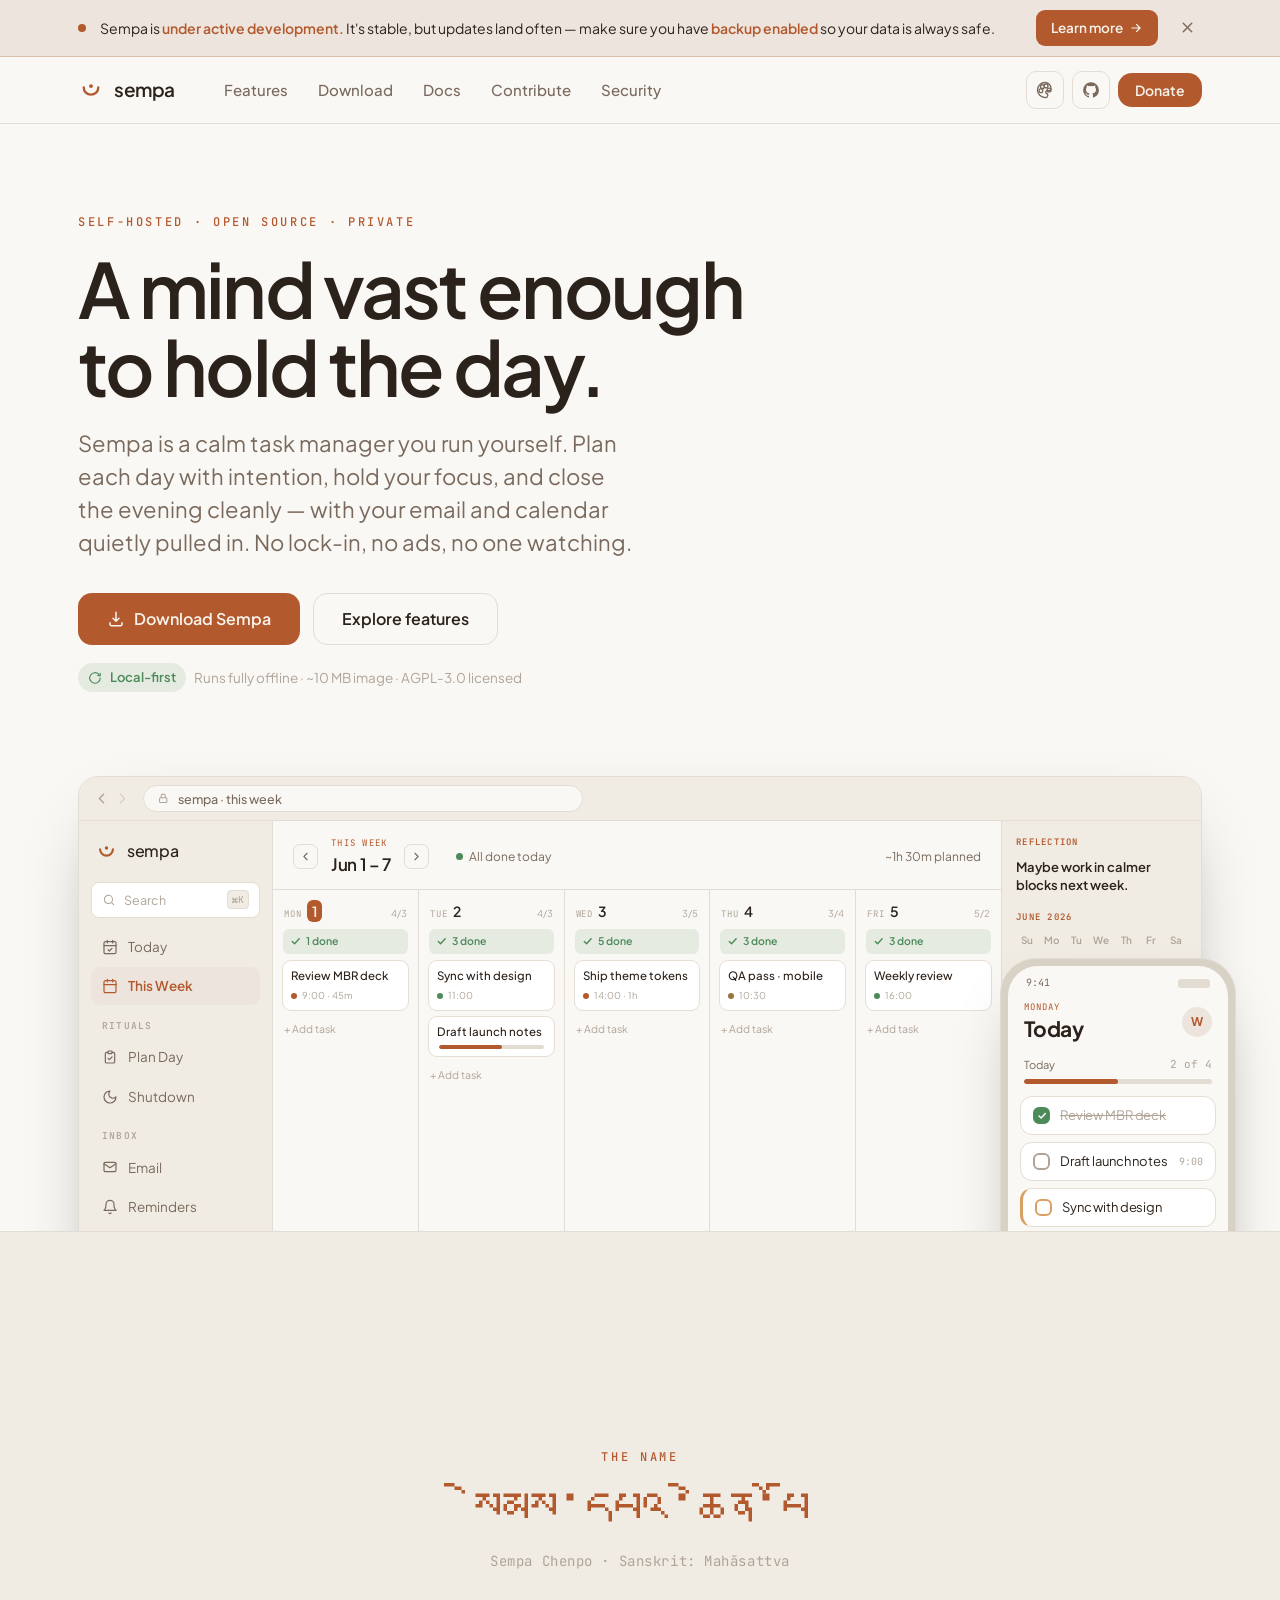
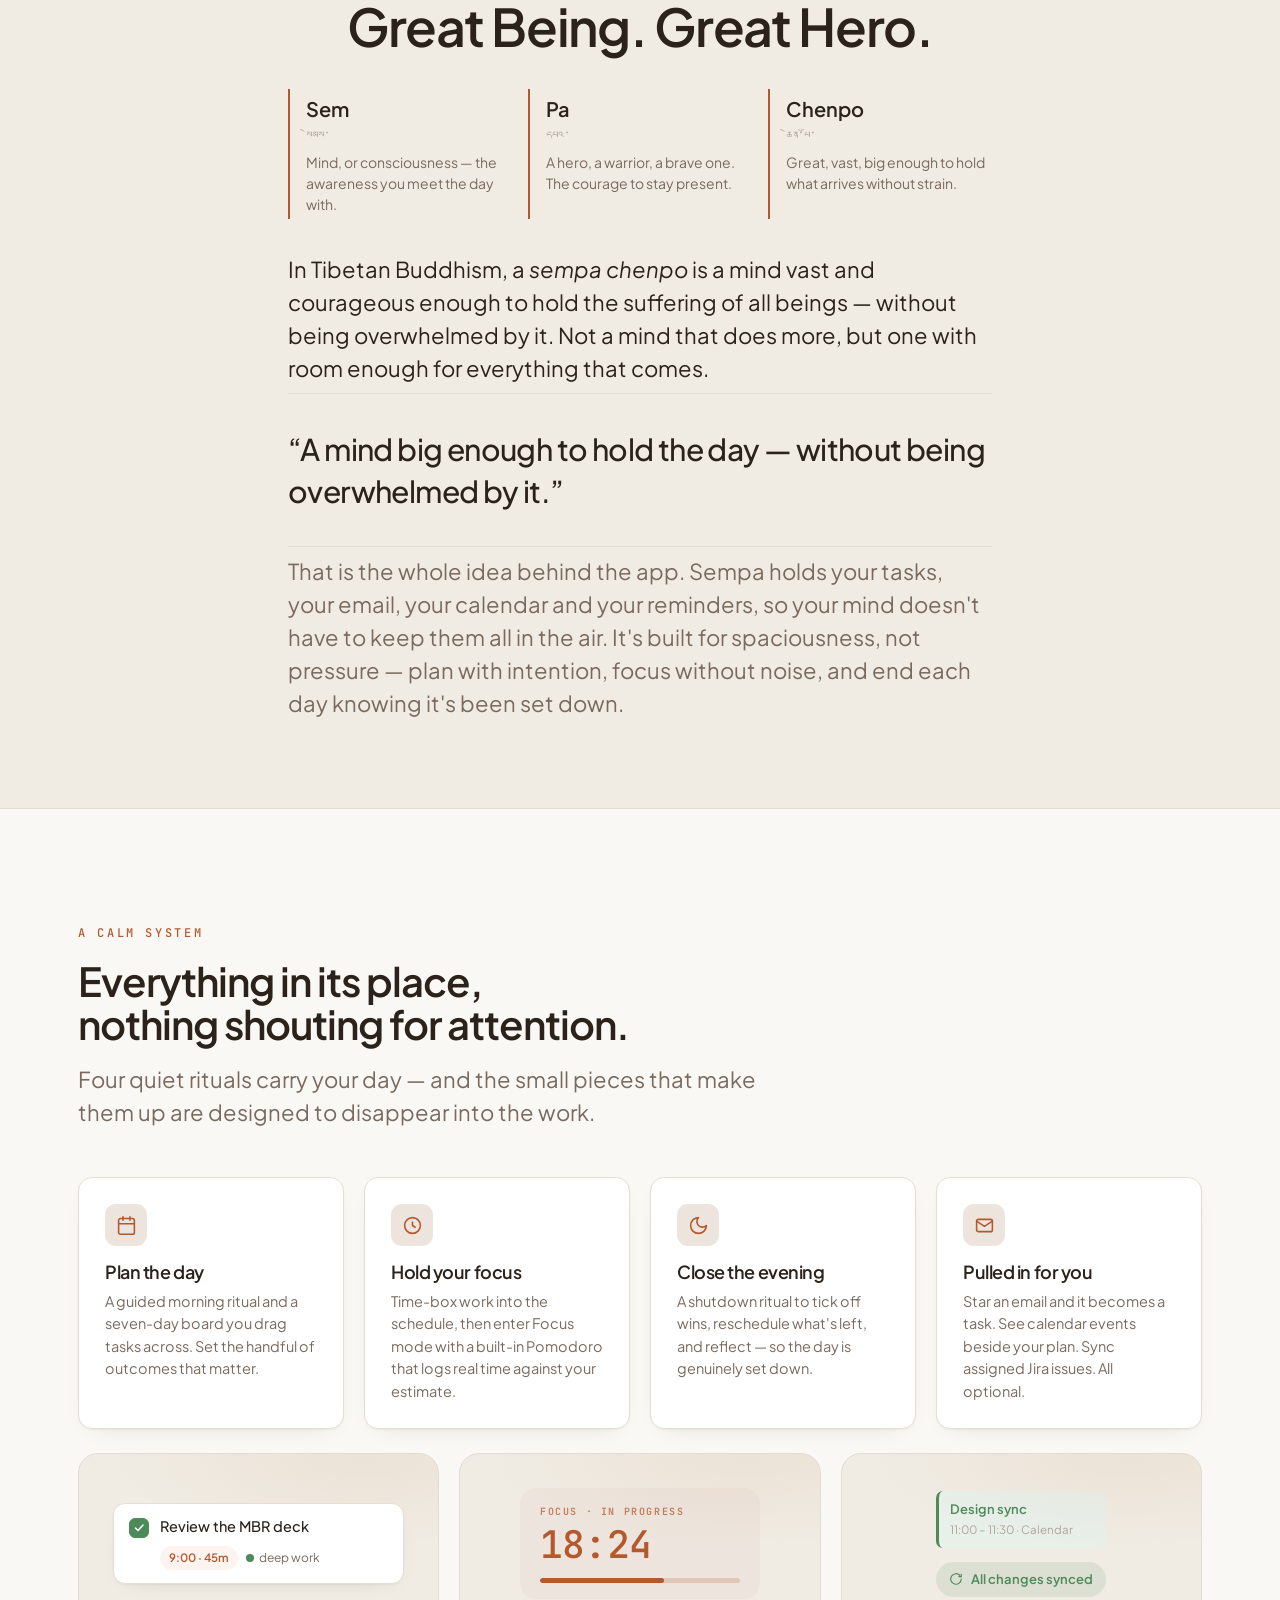
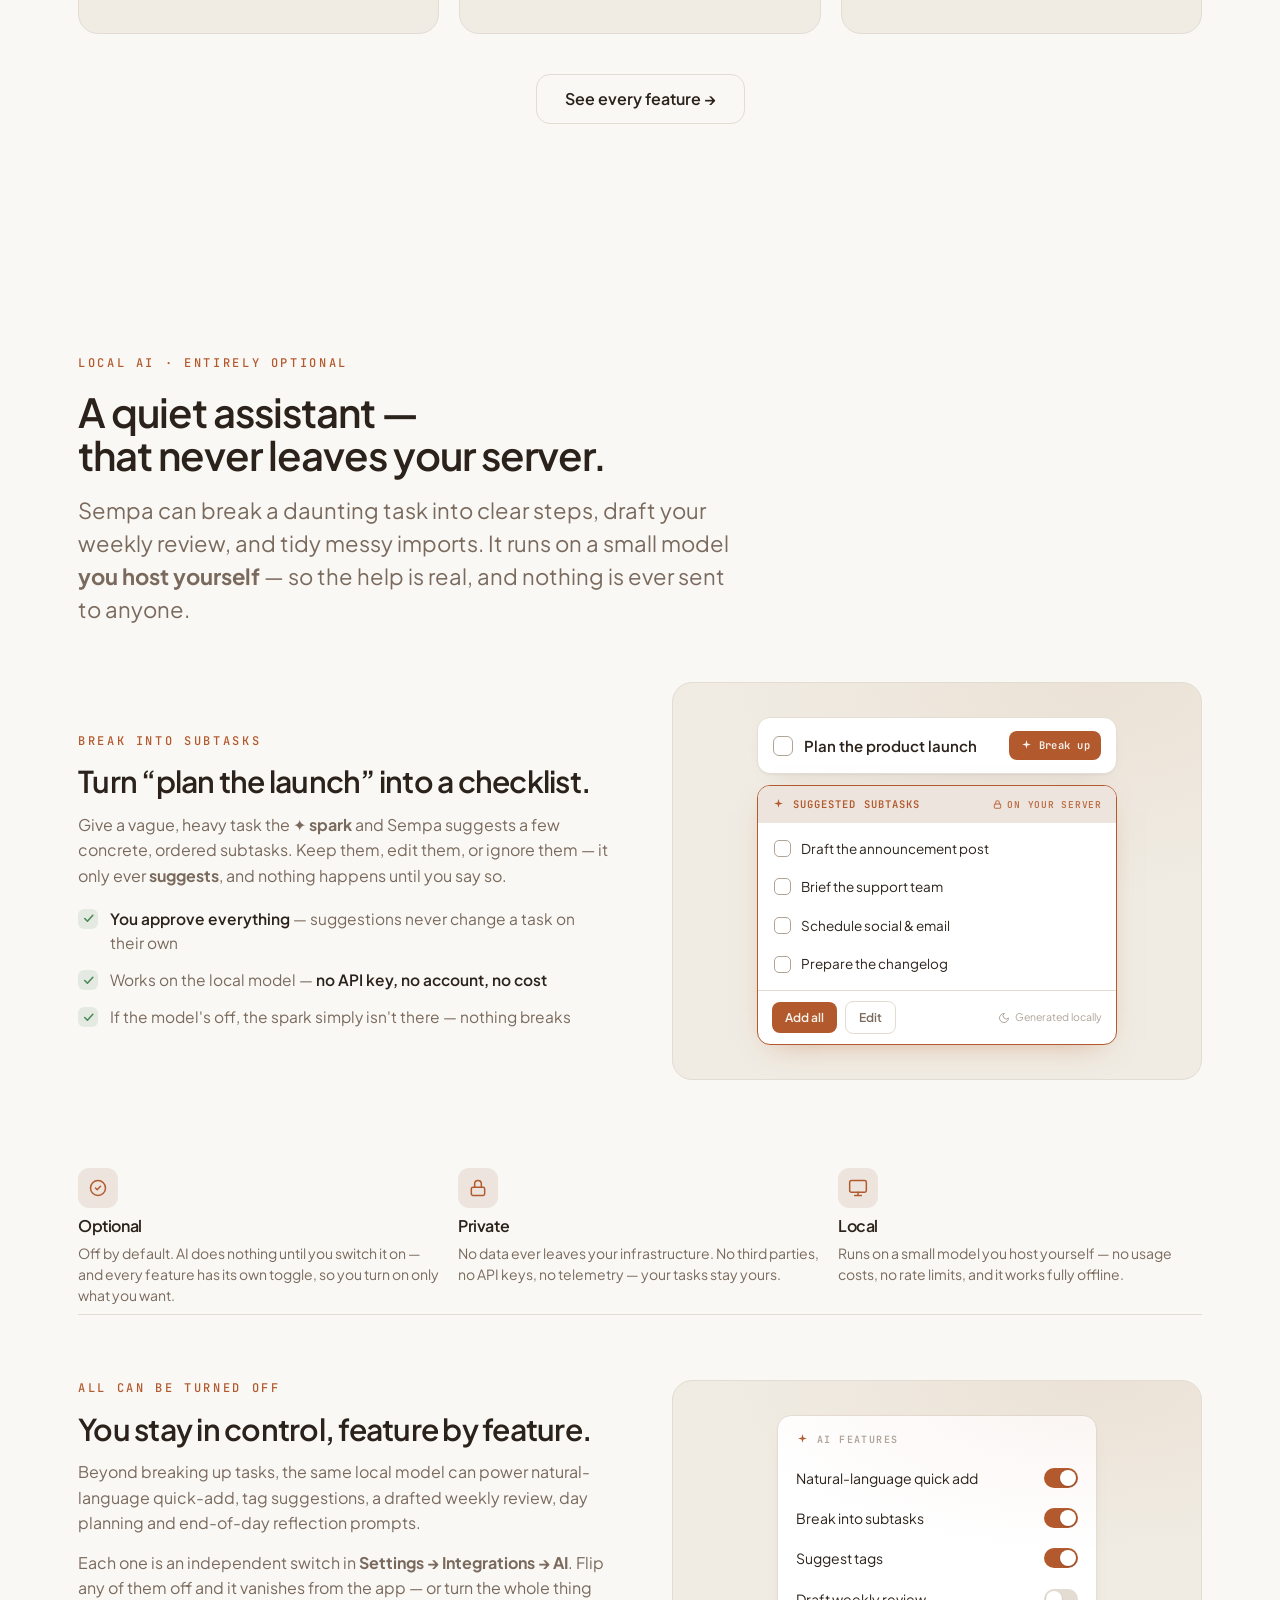
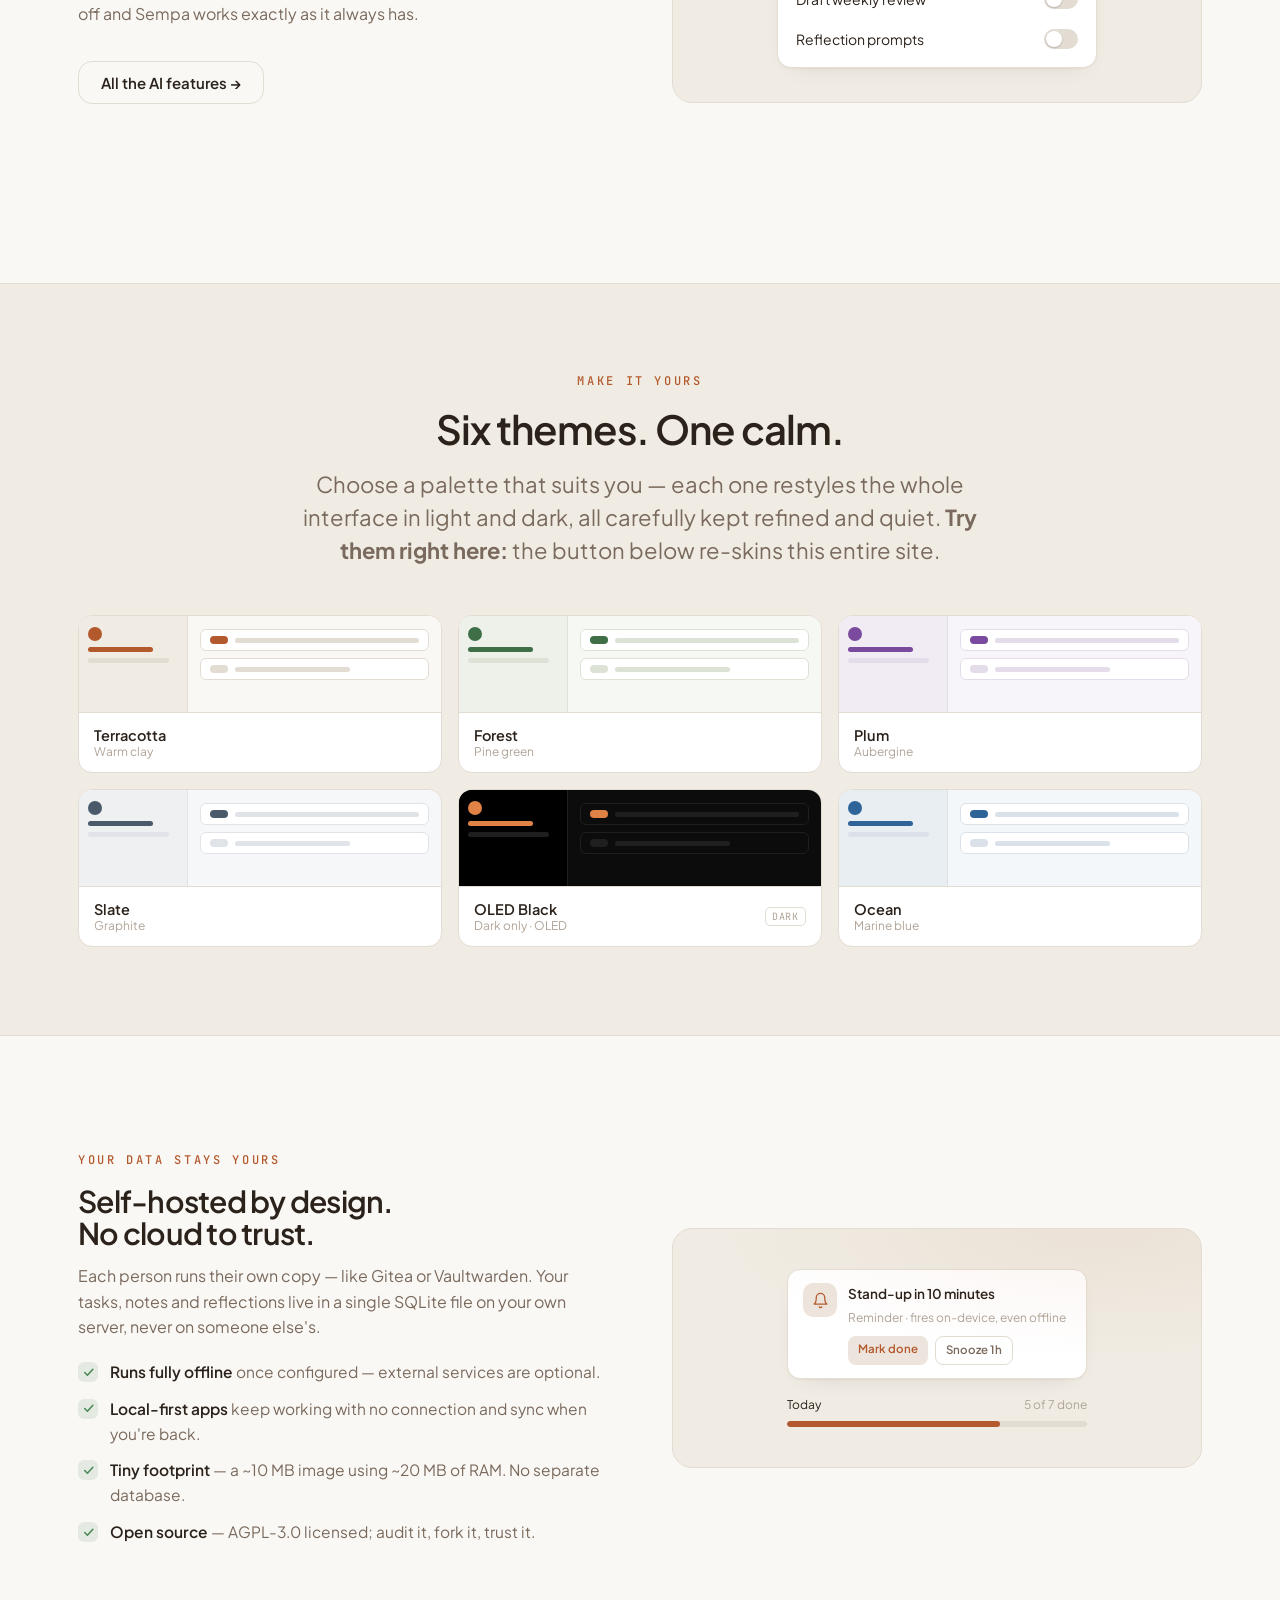
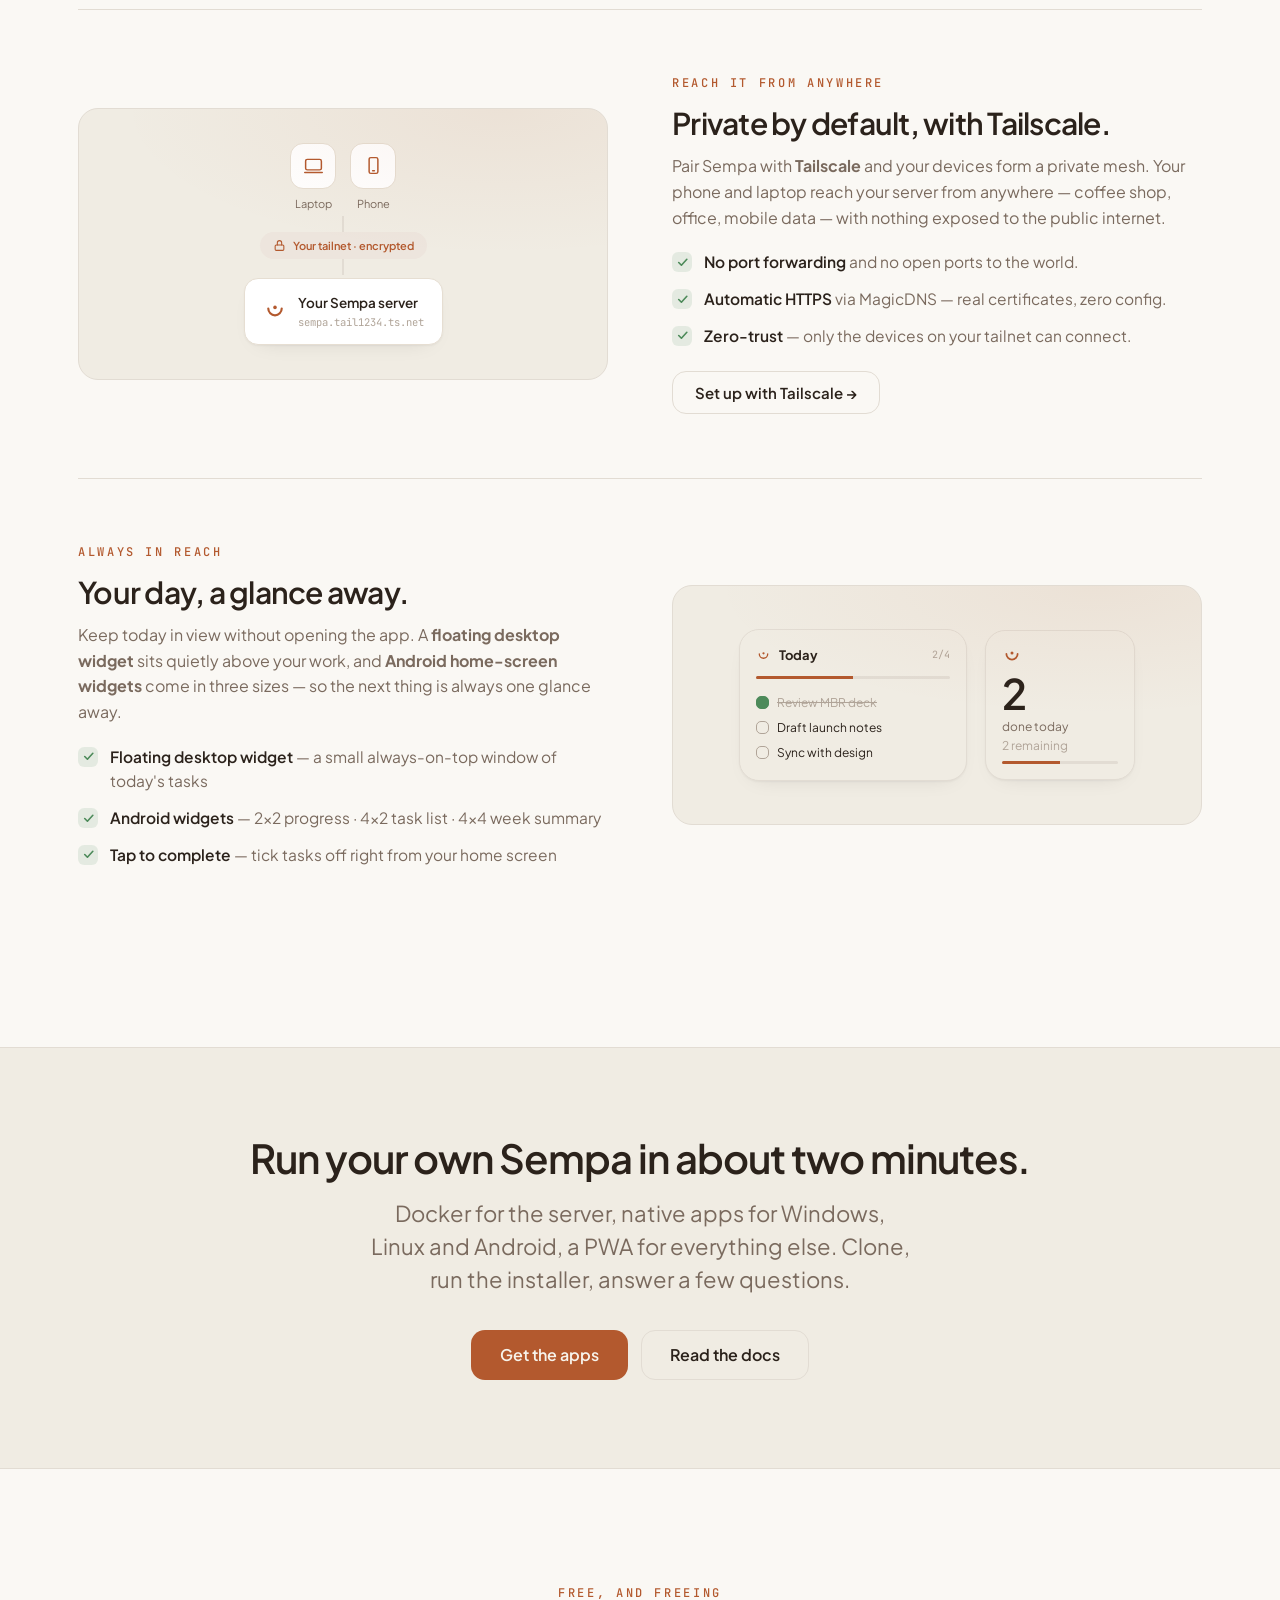
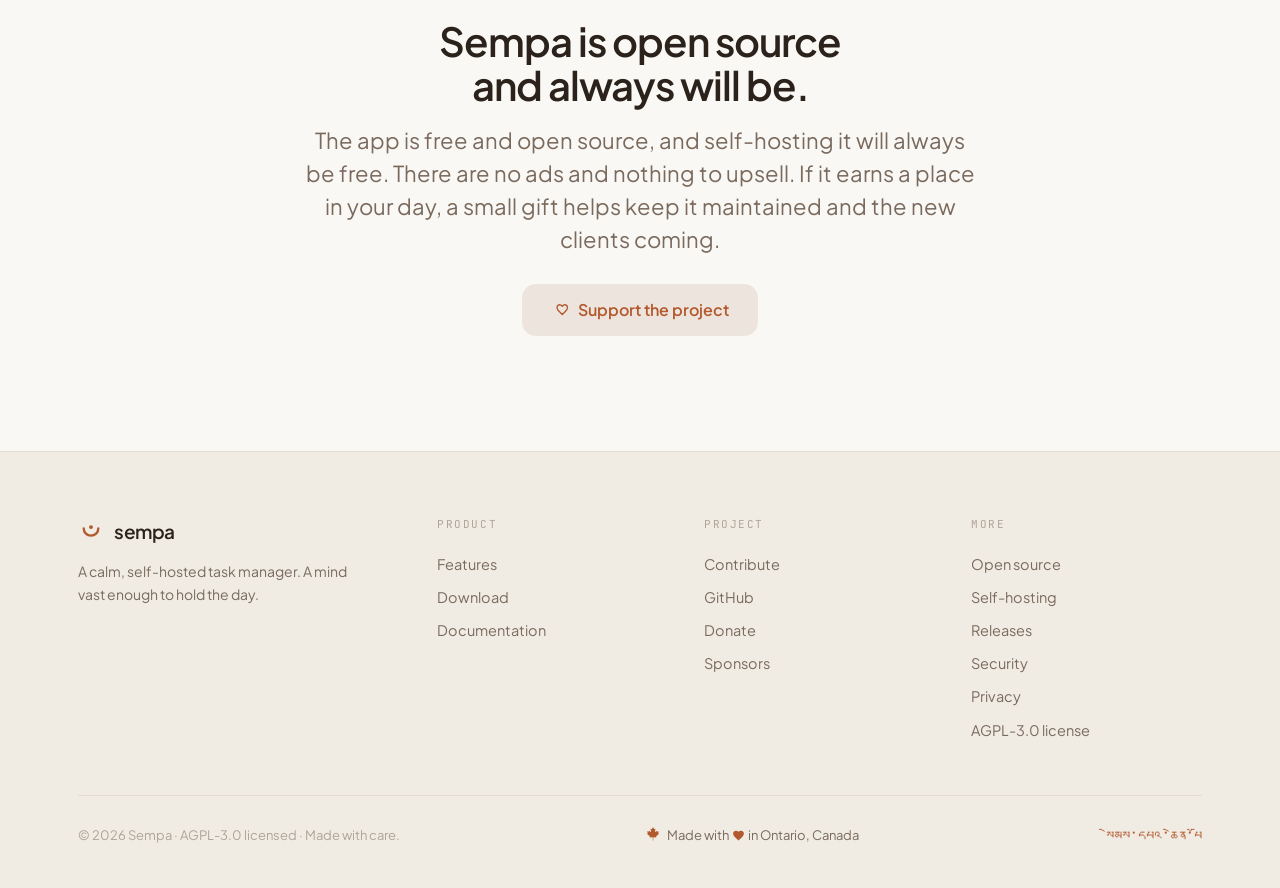
==== commit 8e7dced4: "Add linux release, updated docs and fix related elements" ====
--- a/index.html
+++ b/index.html
@@ -500,7 +500,7 @@
 <section class="band">
   <div class="wrap center">
     <h2 class="h2 reveal">Run your own Sempa in about two minutes.</h2>
-    <p class="lede reveal center" style="margin:18px auto 32px;max-width:540px">Docker for the server, native apps for Windows and Android, a PWA for everything else. Clone, run the installer, answer a few questions.</p>
+    <p class="lede reveal center" style="margin:18px auto 32px;max-width:540px">Docker for the server, native apps for Windows, Linux and Android, a PWA for everything else. Clone, run the installer, answer a few questions.</p>
     <div class="hero-cta reveal" style="justify-content:center">
       <a class="btn btn-primary btn-lg" href="download.html">Get the apps</a>
       <a class="btn btn-ghost btn-lg" href="docs.html">Read the docs</a>
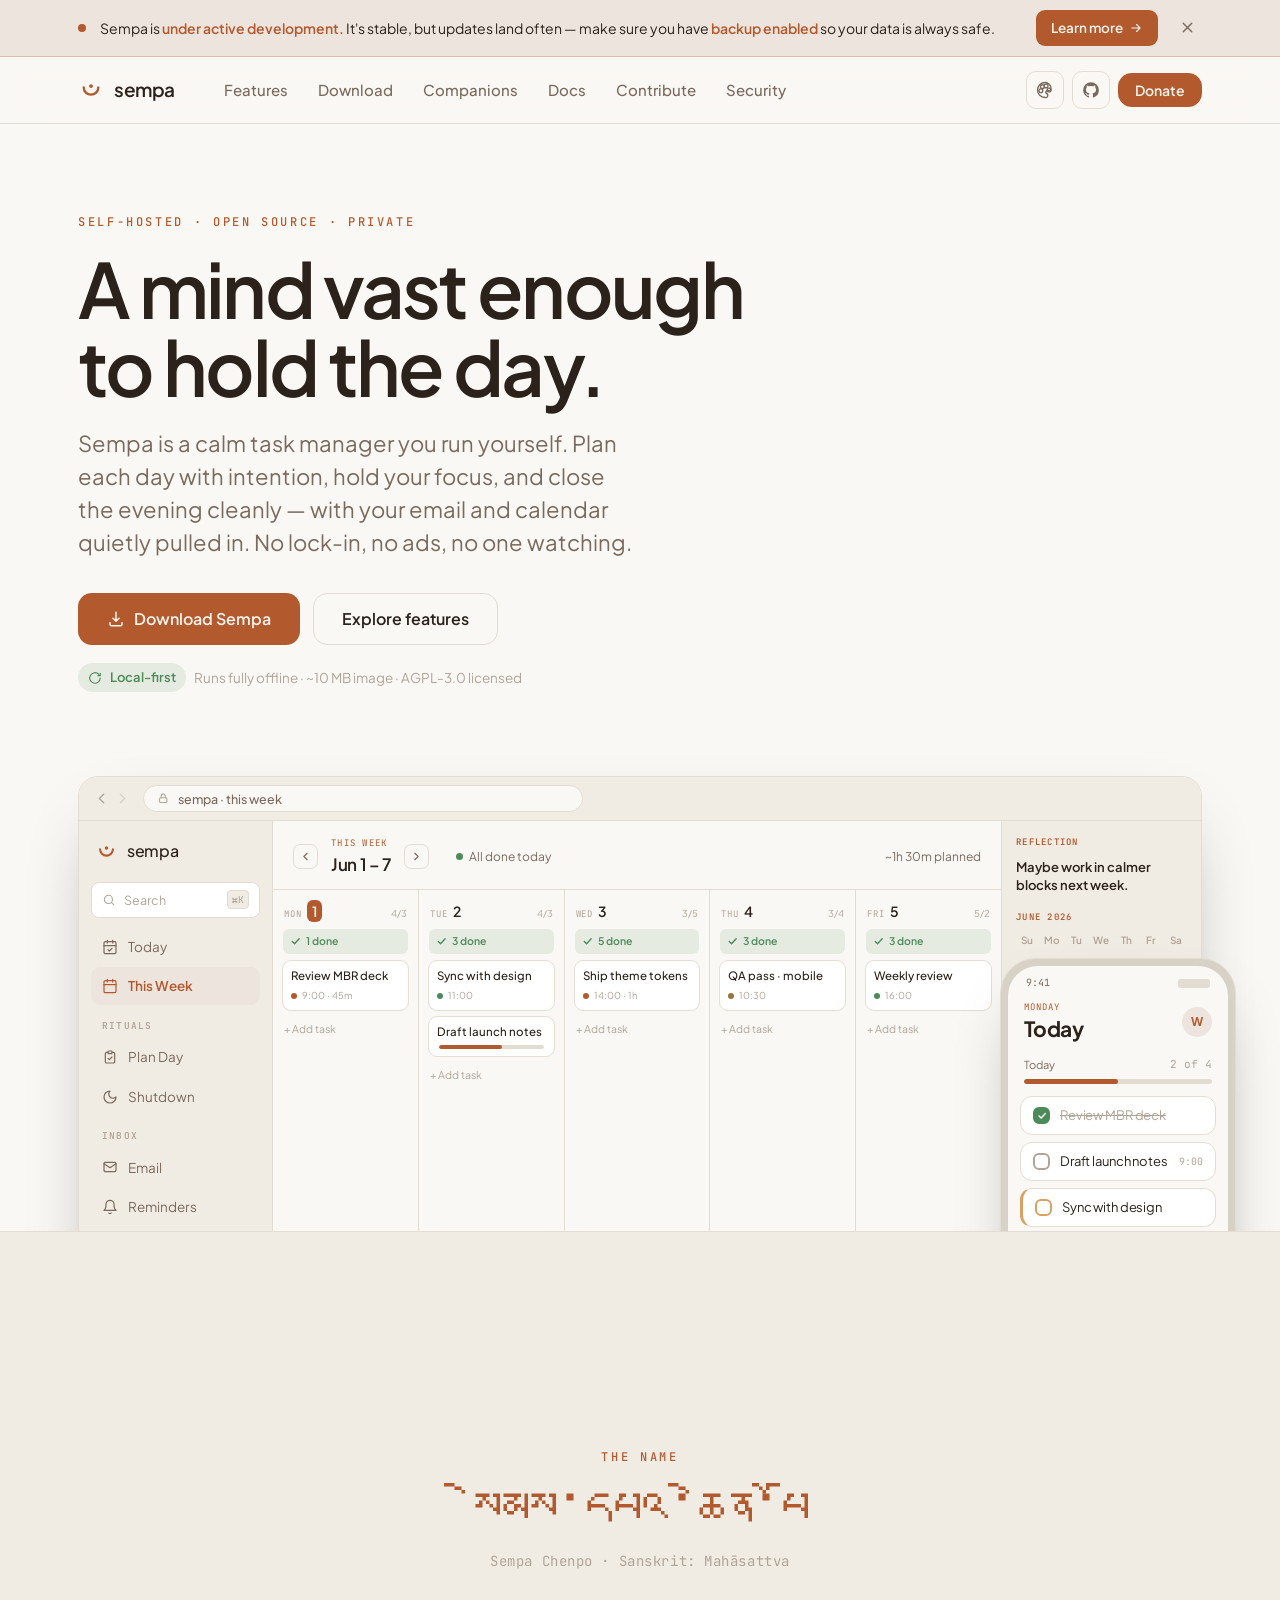
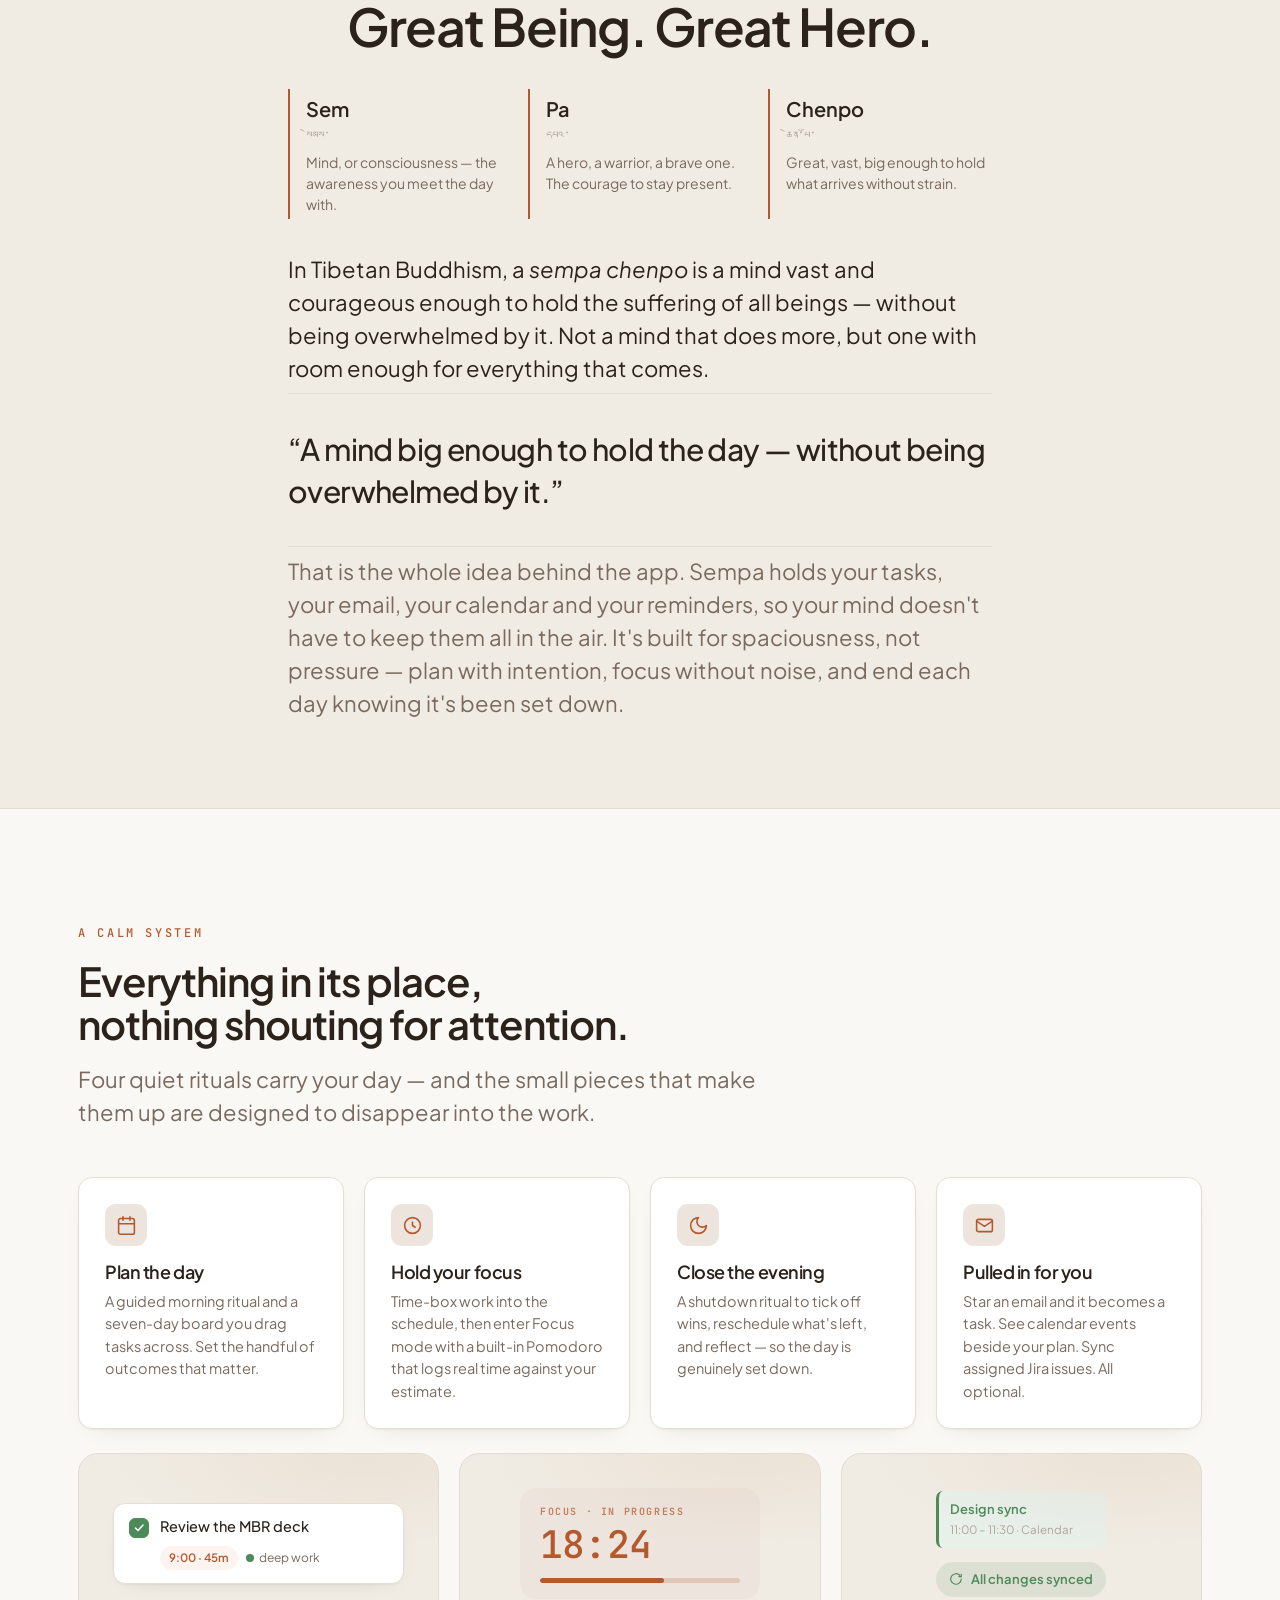
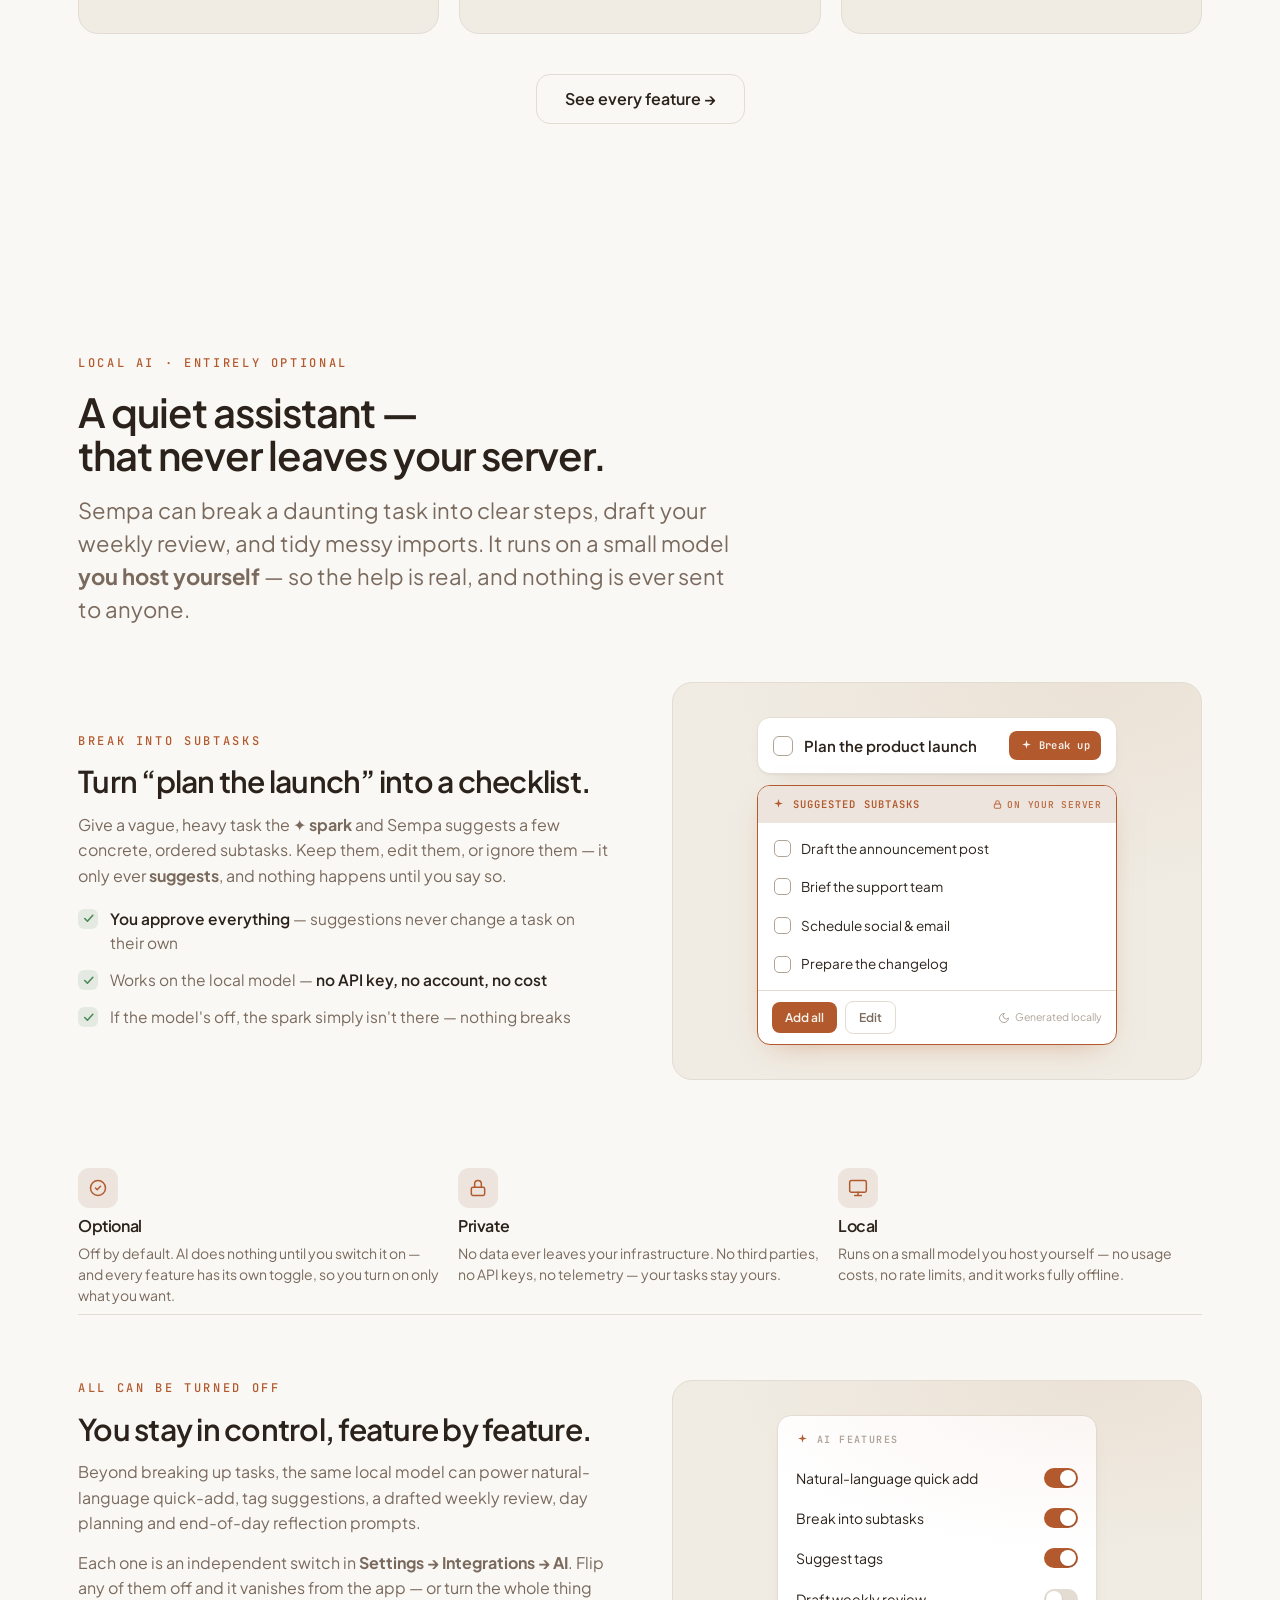
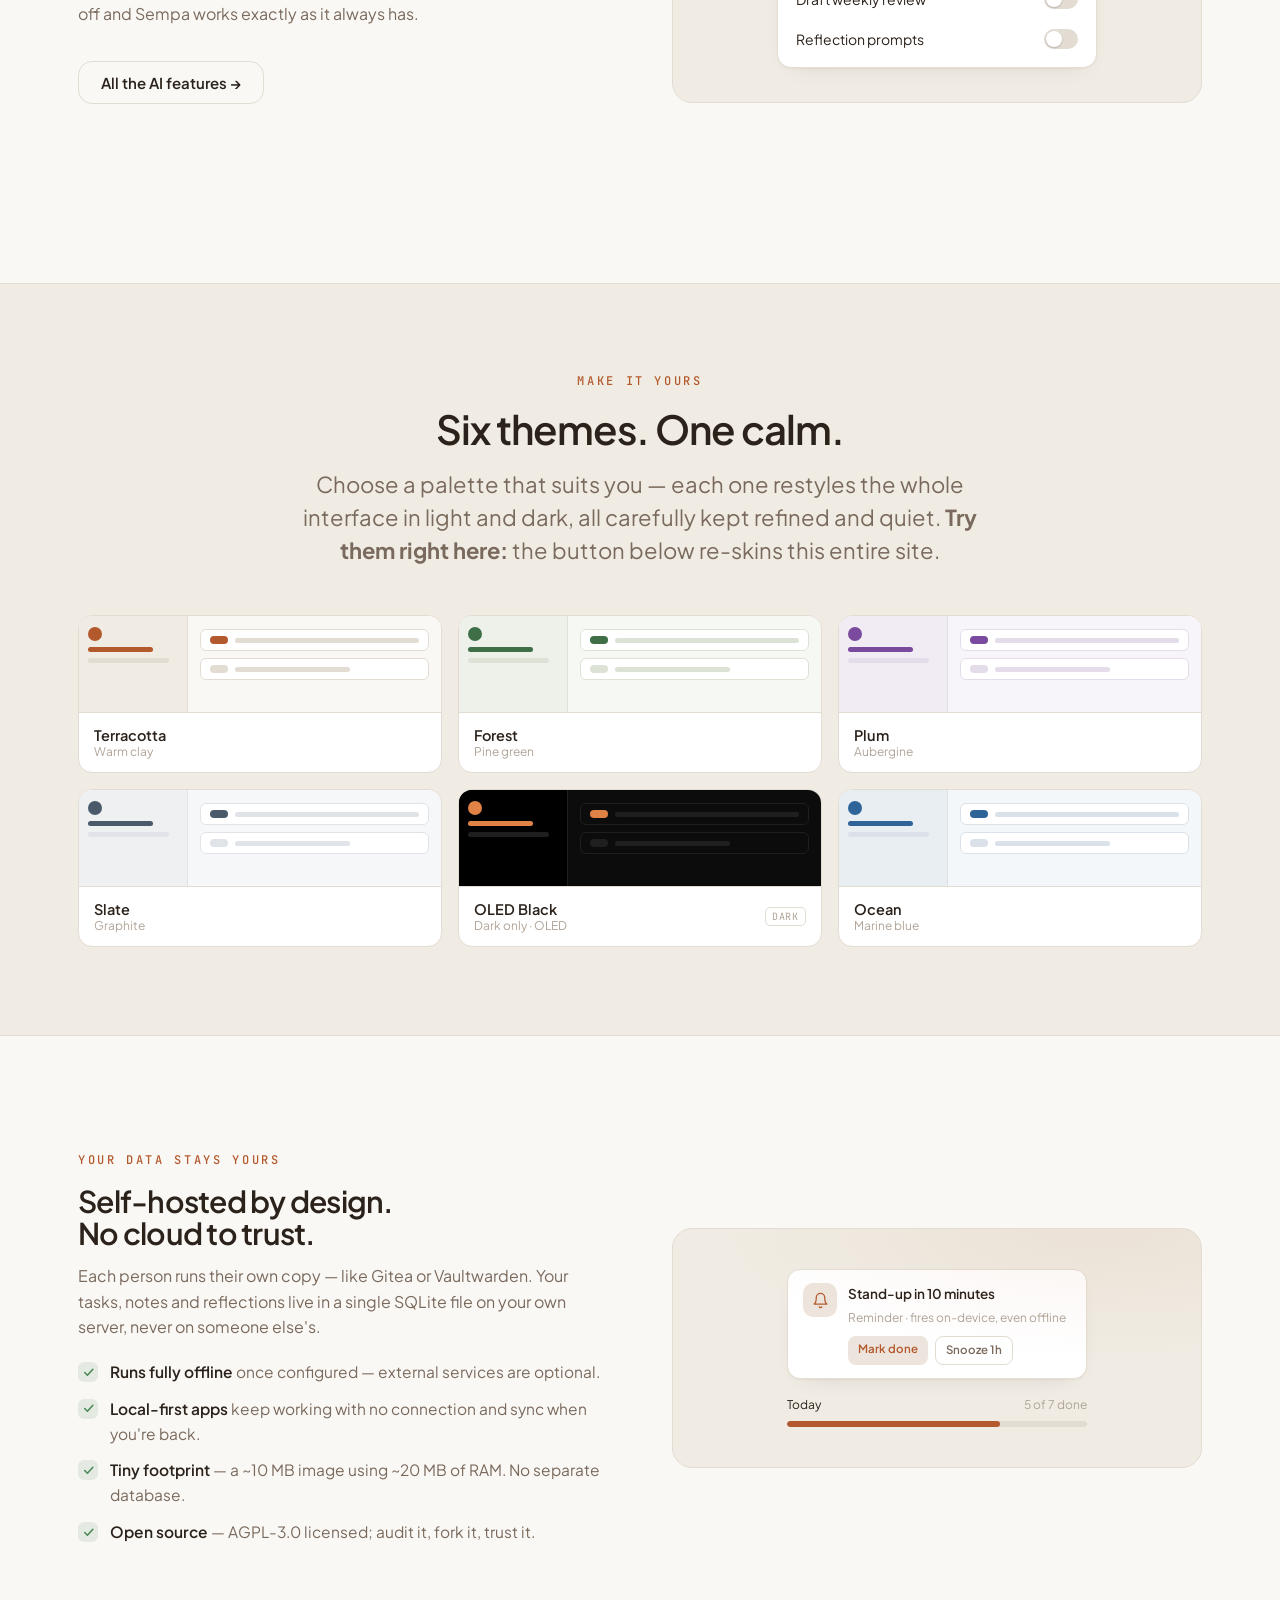
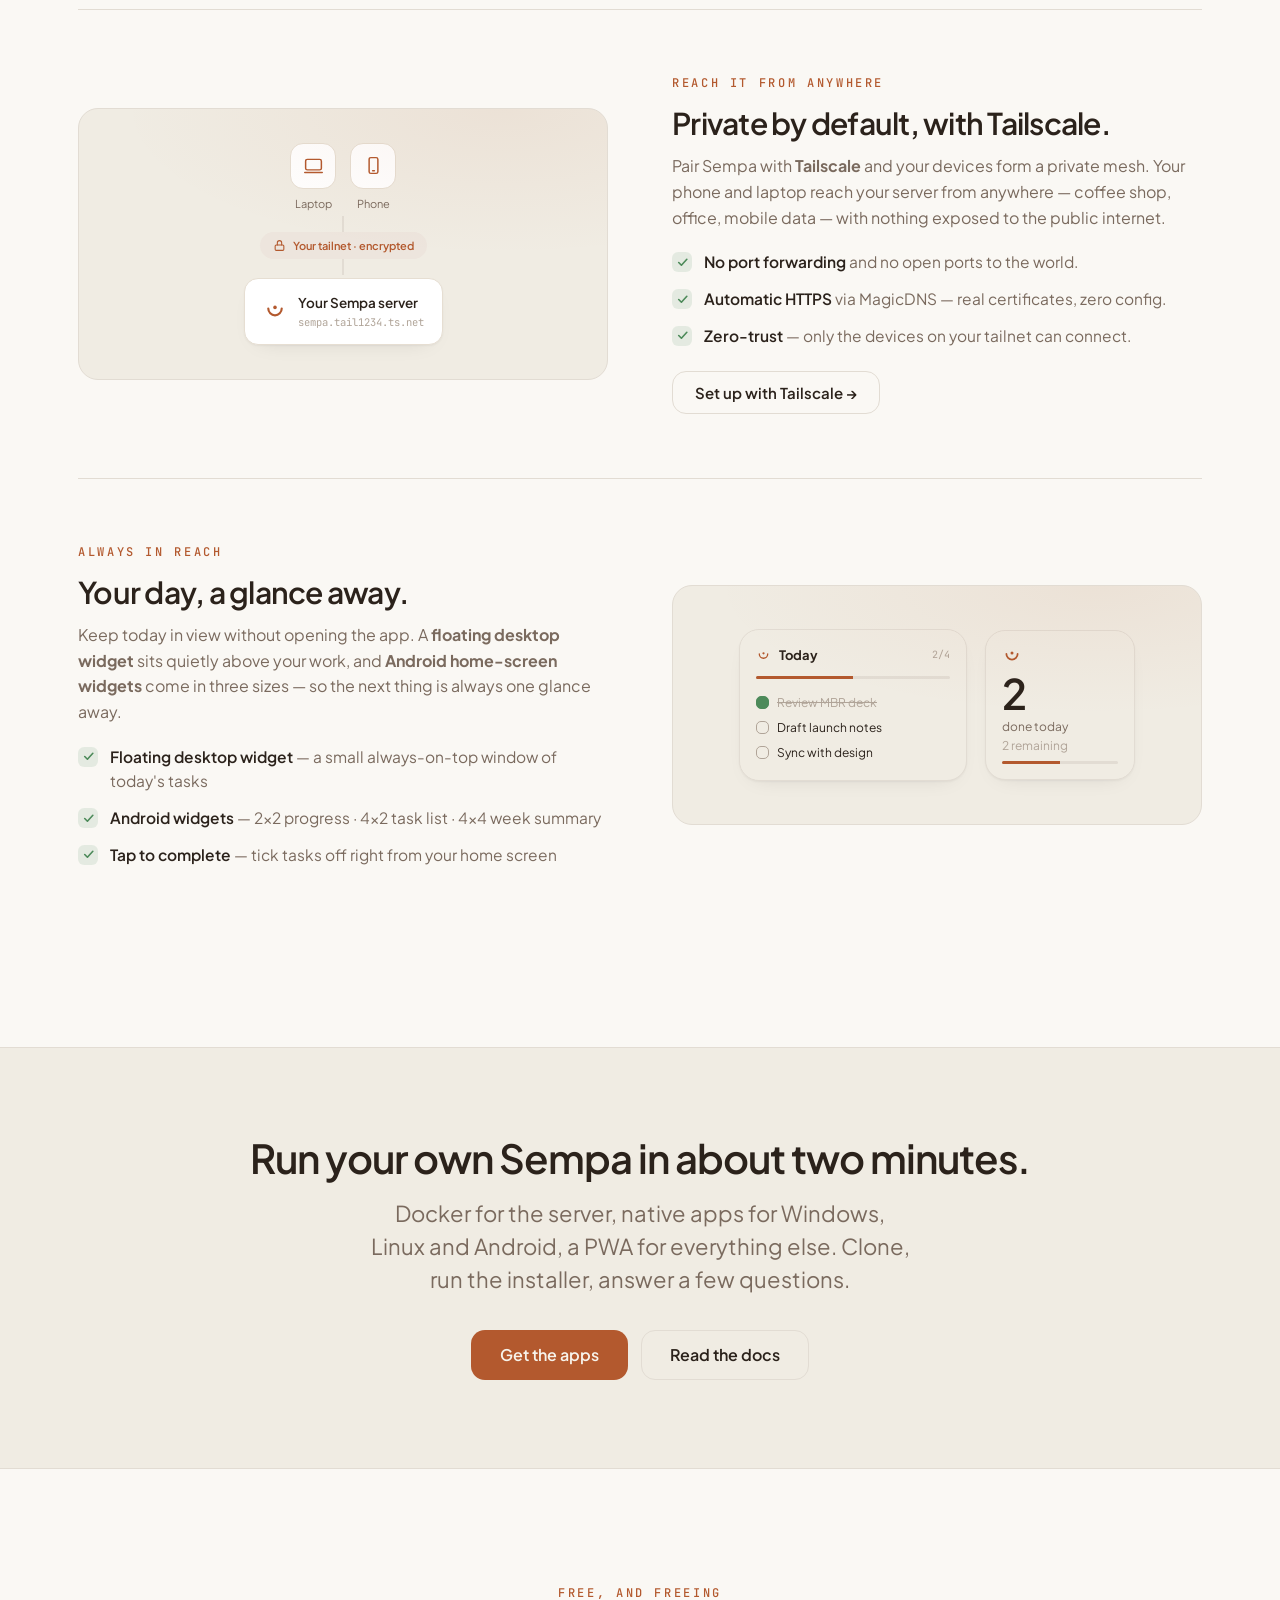
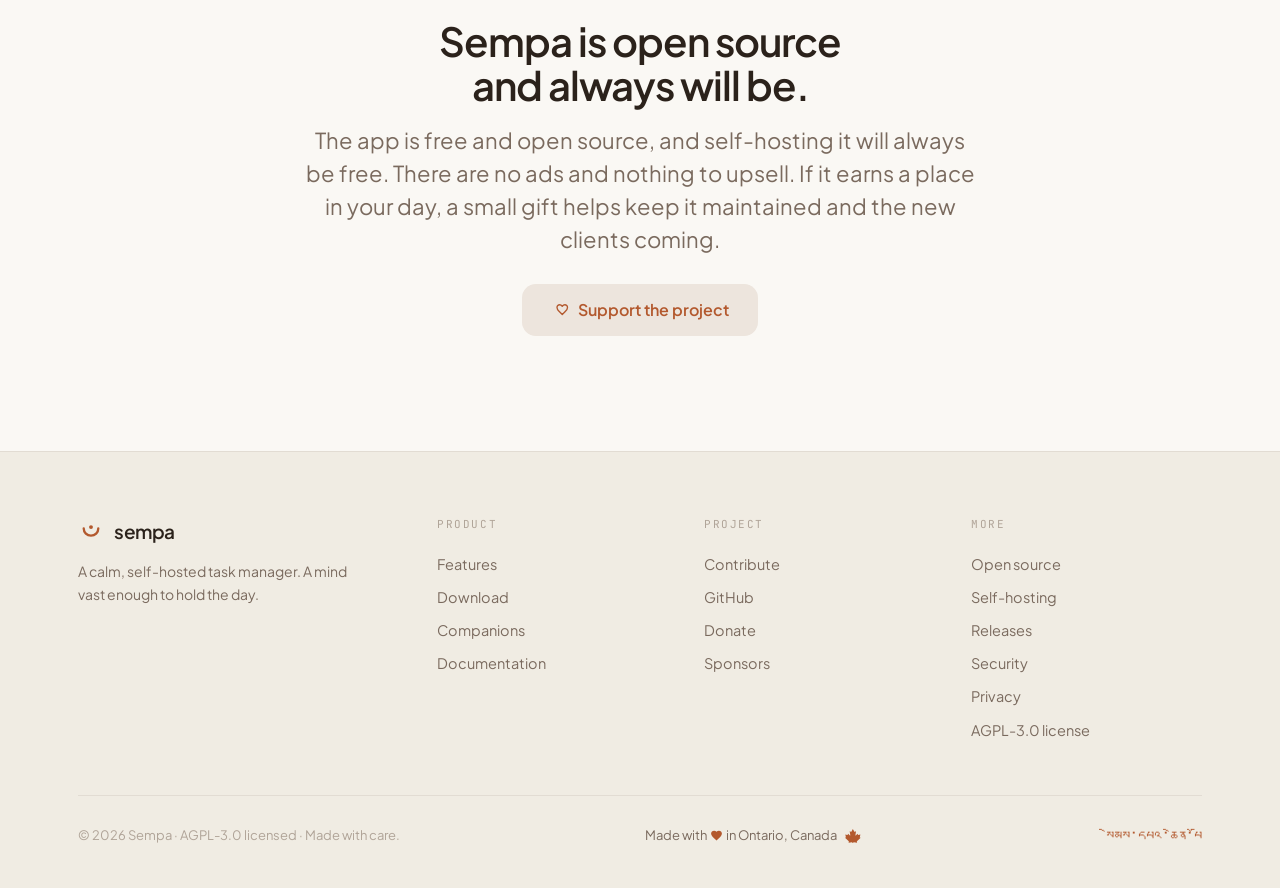
==== commit ca5efaa1: "Add companions section + footer fix" ====
--- a/index.html
+++ b/index.html
@@ -44,6 +44,7 @@
     <nav class="nav-links" id="nav-links">
       <a href="features.html">Features</a>
       <a href="download.html">Download</a>
+      <a href="companions.html">Companions</a>
       <a href="docs.html">Docs</a>
       <a href="contribute.html">Contribute</a>
       <a href="security.html">Security</a>
@@ -531,13 +532,13 @@
         <a class="brand" href="index.html"><svg viewBox="0 0 100 100" fill="none"><path d="M22,40 a28,28 0 0 0 56,0" stroke="currentColor" stroke-width="9" stroke-linecap="round"/><circle cx="50" cy="35" r="7.5" fill="currentColor"/></svg>sempa</a>
         <p class="tagline">A calm, self-hosted task manager. A mind vast enough to hold the day.</p>
       </div>
-      <div class="fcol"><div class="fh">Product</div><a href="features.html">Features</a><a href="download.html">Download</a><a href="docs.html">Documentation</a></div>
+      <div class="fcol"><div class="fh">Product</div><a href="features.html">Features</a><a href="download.html">Download</a><a href="companions.html">Companions</a><a href="docs.html">Documentation</a></div>
       <div class="fcol"><div class="fh">Project</div><a href="contribute.html">Contribute</a><a href="https://github.com/moorew/sempa" target="_blank" rel="noopener">GitHub</a><a href="donate.html">Donate</a><a href="sponsors.html">Sponsors</a></div>
       <div class="fcol"><div class="fh">More</div><a href="open-source.html">Open source</a><a href="docs.html#self-hosting">Self-hosting</a><a href="https://github.com/moorew/sempa/releases" target="_blank" rel="noopener">Releases</a><a href="security.html">Security</a><a href="privacy.html">Privacy</a><a href="https://github.com/moorew/sempa/blob/main/LICENSE" target="_blank" rel="noopener">AGPL-3.0 license</a></div>
     </div>
     <div class="footer-base">
       <span>© <span id="yr">2026</span> Sempa · AGPL-3.0 licensed · Made with care.</span>
-      <span class="made-ca"><svg class="maple" viewBox="0 0 630.80101 892.13877" aria-hidden="true"><g transform="translate(-225.97627,-261.21204)"><path d="m 541.37727,261.21204 -54.548,99.275 c -5.274,9.495 -16.917,13.434 -26.909,9.09 l -46.183,-19.637 25.577,163.639 c 1.366,8.938 -9.362,14.39 -15.879,8.123 l -72.244,-70.184 -11.031,32.364 c -4.097,11.916 -16.744,18.799 -28.971,15.759 l -72.121,-18.061 20.606,100.122 c 2.358,11.482 -3.747,23.048 -14.546,27.517 l -19.152,7.757 141.215,124.851 c 10.179,9.061 14.617,22.841 11.637,36.121 l -8.242,37.214 133.699,-17.577 c 13.343,-1.738 25.159,8.84 24.848,22.183 l -3.392,155.155 15.636,0 15.635,0 -3.392,-155.155 c -0.248,-13.405 11.568,-23.983 24.848,-22.183 l 133.578,17.577 -8.242,-37.214 c -2.855,-13.218 1.7,-27.06 11.878,-36.121 l 141.095,-124.851 -37.698,-15.516 24.607,-120.002 -93.701,23.516 -18.302,-53.456 -72.243,70.184 c -6.456,6.329 -17.244,0.815 -15.88,-8.123 l 25.575,-163.639 -46.181,19.637 c -10.054,4.282 -21.697,0.405 -26.91,-9.09 l -54.667,-99.275 z"></path></g></svg><span class="mc-txt">Made with <svg class="heart" viewBox="0 0 24 24" aria-hidden="true"><path d="M12 21.35l-1.45-1.32C5.4 15.36 2 12.28 2 8.5 2 5.42 4.42 3 7.5 3c1.74 0 3.41.81 4.5 2.09C13.09 3.81 14.76 3 16.5 3 19.58 3 22 5.42 22 8.5c0 3.78-3.4 6.86-8.55 11.54L12 21.35z"></path></svg> in Ontario, Canada</span></span>
+      <span class="made-ca"><span class="mc-txt">Made with <svg class="heart" viewBox="0 0 24 24" aria-hidden="true"><path d="M12 21.35l-1.45-1.32C5.4 15.36 2 12.28 2 8.5 2 5.42 4.42 3 7.5 3c1.74 0 3.41.81 4.5 2.09C13.09 3.81 14.76 3 16.5 3 19.58 3 22 5.42 22 8.5c0 3.78-3.4 6.86-8.55 11.54L12 21.35z"></path></svg> in Ontario, Canada</span><svg class="maple" viewBox="0 0 630.80101 562" aria-hidden="true"><g transform="translate(-225.97627,-261.21204)"><path d="m 541.37727,261.21204 -54.548,99.275 c -5.274,9.495 -16.917,13.434 -26.909,9.09 l -46.183,-19.637 25.577,163.639 c 1.366,8.938 -9.362,14.39 -15.879,8.123 l -72.244,-70.184 -11.031,32.364 c -4.097,11.916 -16.744,18.799 -28.971,15.759 l -72.121,-18.061 20.606,100.122 c 2.358,11.482 -3.747,23.048 -14.546,27.517 l -19.152,7.757 141.215,124.851 c 10.179,9.061 14.617,22.841 11.637,36.121 l -8.242,37.214 133.699,-17.577 c 13.343,-1.738 25.159,8.84 24.848,22.183 l -3.392,155.155 15.636,0 15.635,0 -3.392,-155.155 c -0.248,-13.405 11.568,-23.983 24.848,-22.183 l 133.578,17.577 -8.242,-37.214 c -2.855,-13.218 1.7,-27.06 11.878,-36.121 l 141.095,-124.851 -37.698,-15.516 24.607,-120.002 -93.701,23.516 -18.302,-53.456 -72.243,70.184 c -6.456,6.329 -17.244,0.815 -15.88,-8.123 l 25.575,-163.639 -46.181,19.637 c -10.054,4.282 -21.697,0.405 -26.91,-9.09 l -54.667,-99.275 z"></path></g></svg></span>
       <span class="tib-mini" lang="bo" title="Sempa Chenpo — a mind vast enough to hold the day">སེམས་དཔའ་ཆེན་པོ</span>
     </div>
   </div>
--- a/assets/site.css
+++ b/assets/site.css
@@ -378,7 +378,7 @@
 .footer-base{border-top:1px solid var(--sempa-border);padding-top:28px;display:flex;justify-content:space-between;align-items:center;gap:16px;flex-wrap:wrap;color:var(--sempa-text-dim);font-size:13px}
 .footer-base .tib-mini{color:var(--sempa-accent);font-size:15px}
 .footer-base .made-ca{display:inline-flex;align-items:center;gap:8px;color:var(--sempa-text-soft)}
-.footer-base .made-ca .maple{width:12px;height:17px;fill:var(--sempa-accent);flex-shrink:0}
+.footer-base .made-ca .maple{width:auto;height:14px;fill:var(--sempa-accent);flex-shrink:0;position:relative;top:0.5px}
 .footer-base .made-ca .heart{width:13px;height:13px;fill:var(--sempa-accent);vertical-align:-2px;margin:0 1px}
 
 /* ── Live app mockup (hero — themeable week view) ────────────────────── */
@@ -596,13 +596,16 @@
   /* Long shell commands wrap fully (incl. unbroken URLs) so nothing is cut off the right edge */
   .code{padding:15px 16px;font-size:12.5px;white-space:pre-wrap;overflow-wrap:anywhere;word-break:break-word}
 }
-@media(max-width:680px){
-  body{font-size:16px}
+@media(max-width:980px){
+  /* 6 nav items no longer fit between ~681–972px — collapse to the hamburger earlier */
   .nav-links{display:none}
   .nav-links.open{display:flex;position:fixed;inset:66px 0 auto 0;flex-direction:column;background:var(--sempa-bg-main);
     border-bottom:1px solid var(--sempa-border);padding:14px 20px;gap:2px;z-index:55}
   .nav-links.open a{padding:13px;font-size:17px}
   .nav-toggle{display:flex}
+}
+@media(max-width:680px){
+  body{font-size:16px}
   .g-2,.g-3,.g-4,.theme-cards{grid-template-columns:1fr}
   .donate-hide{display:none}
 }
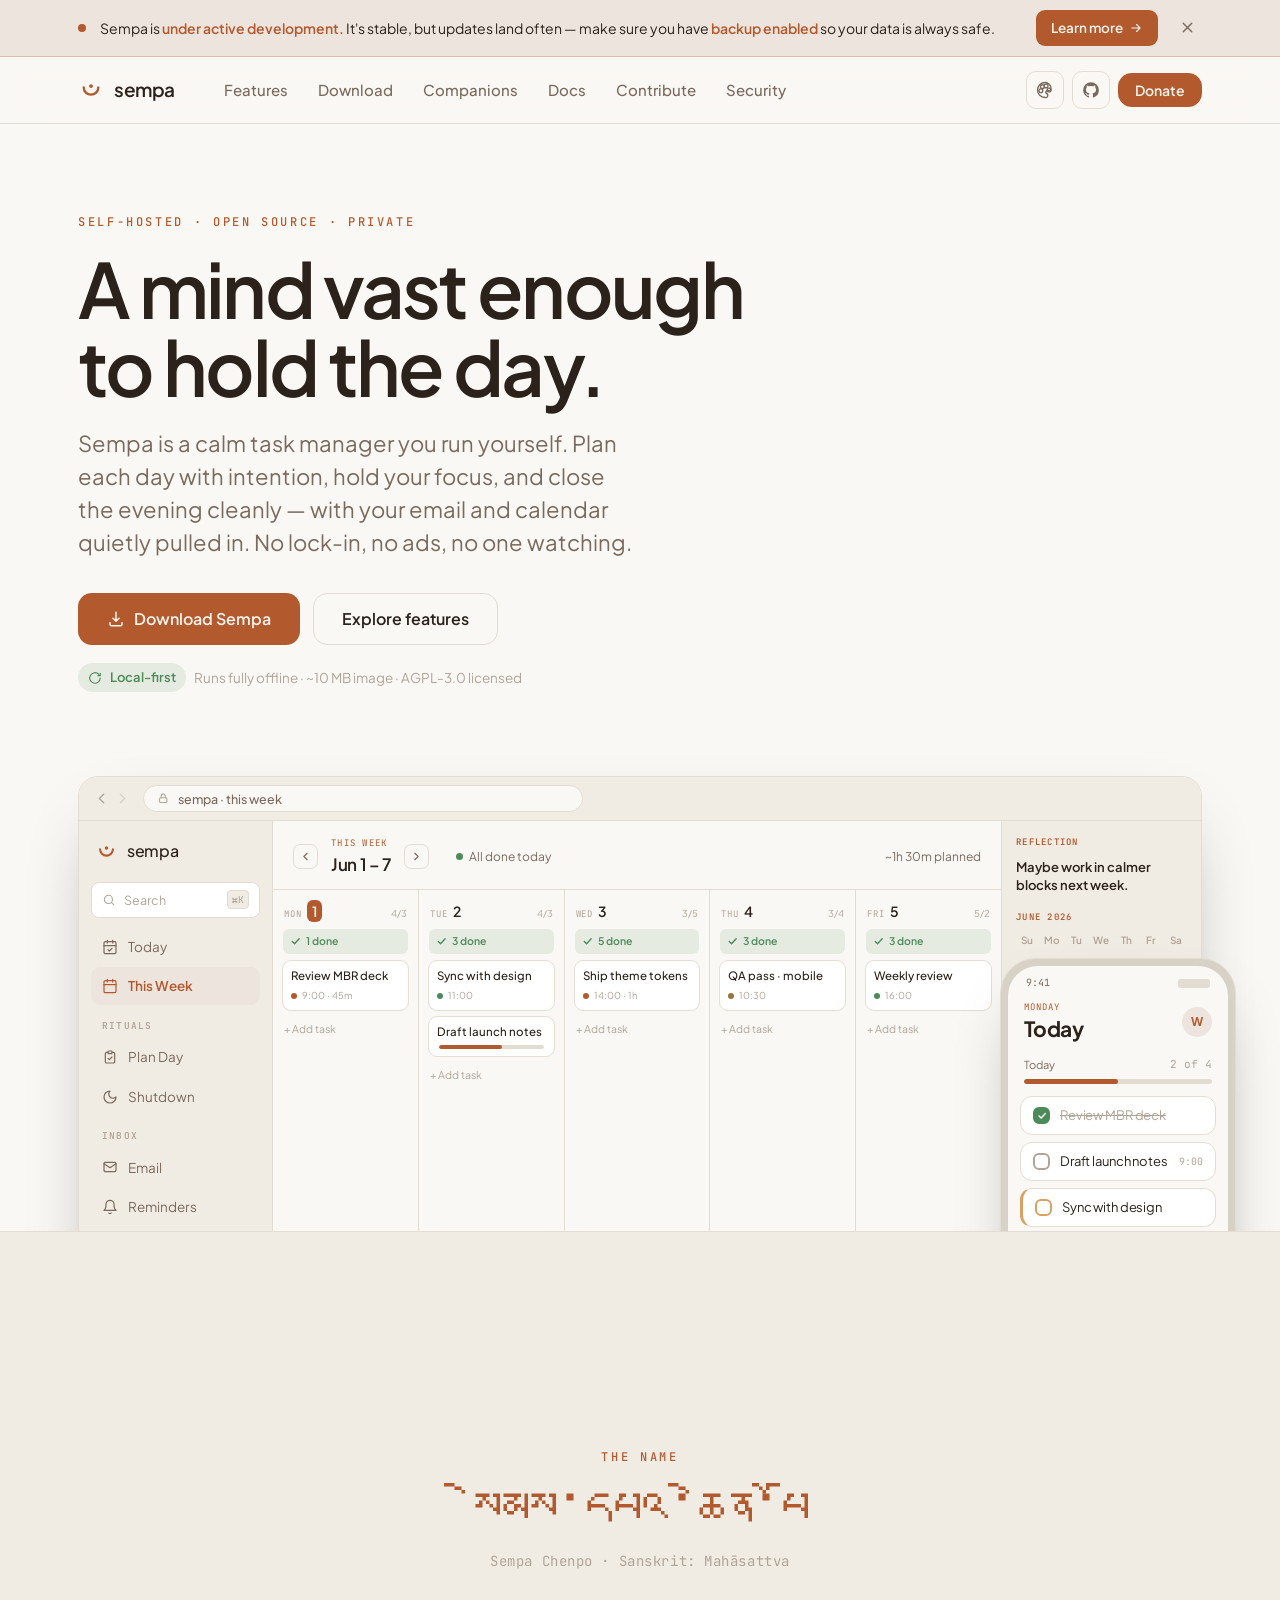
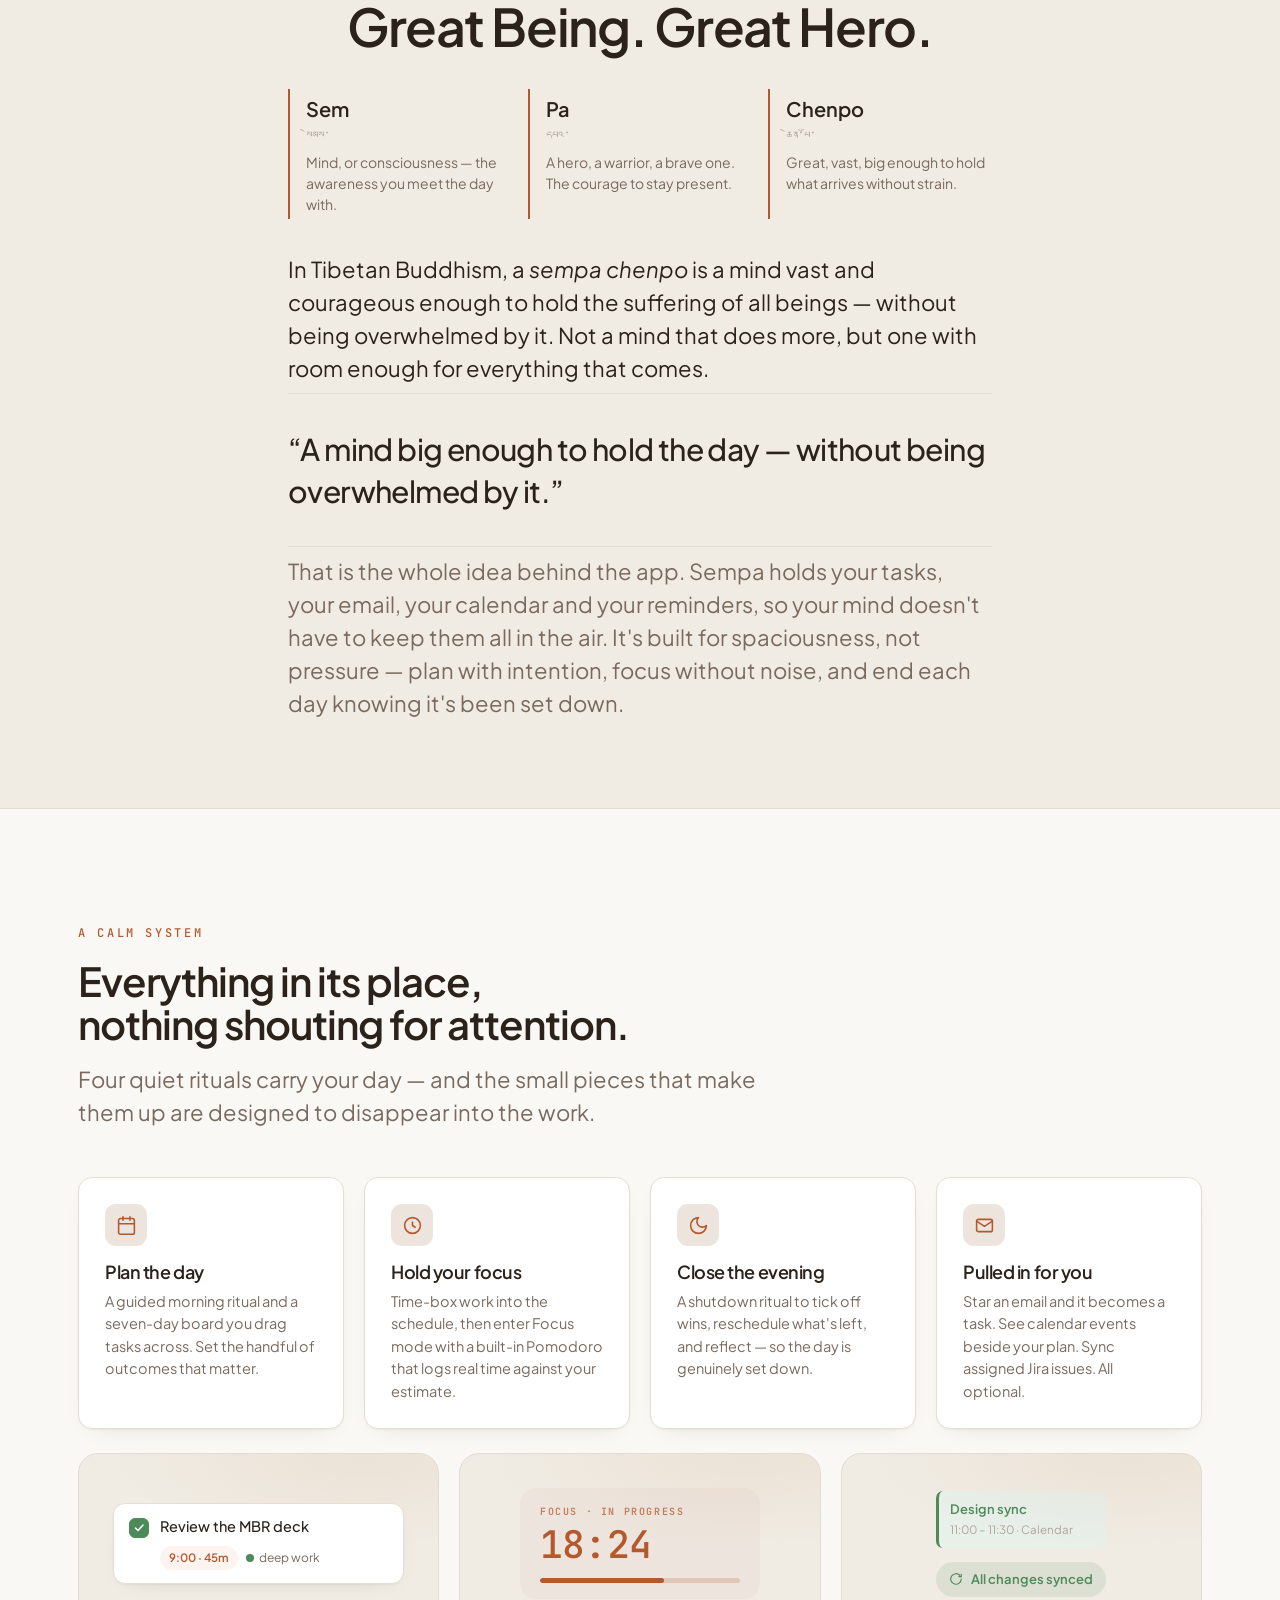
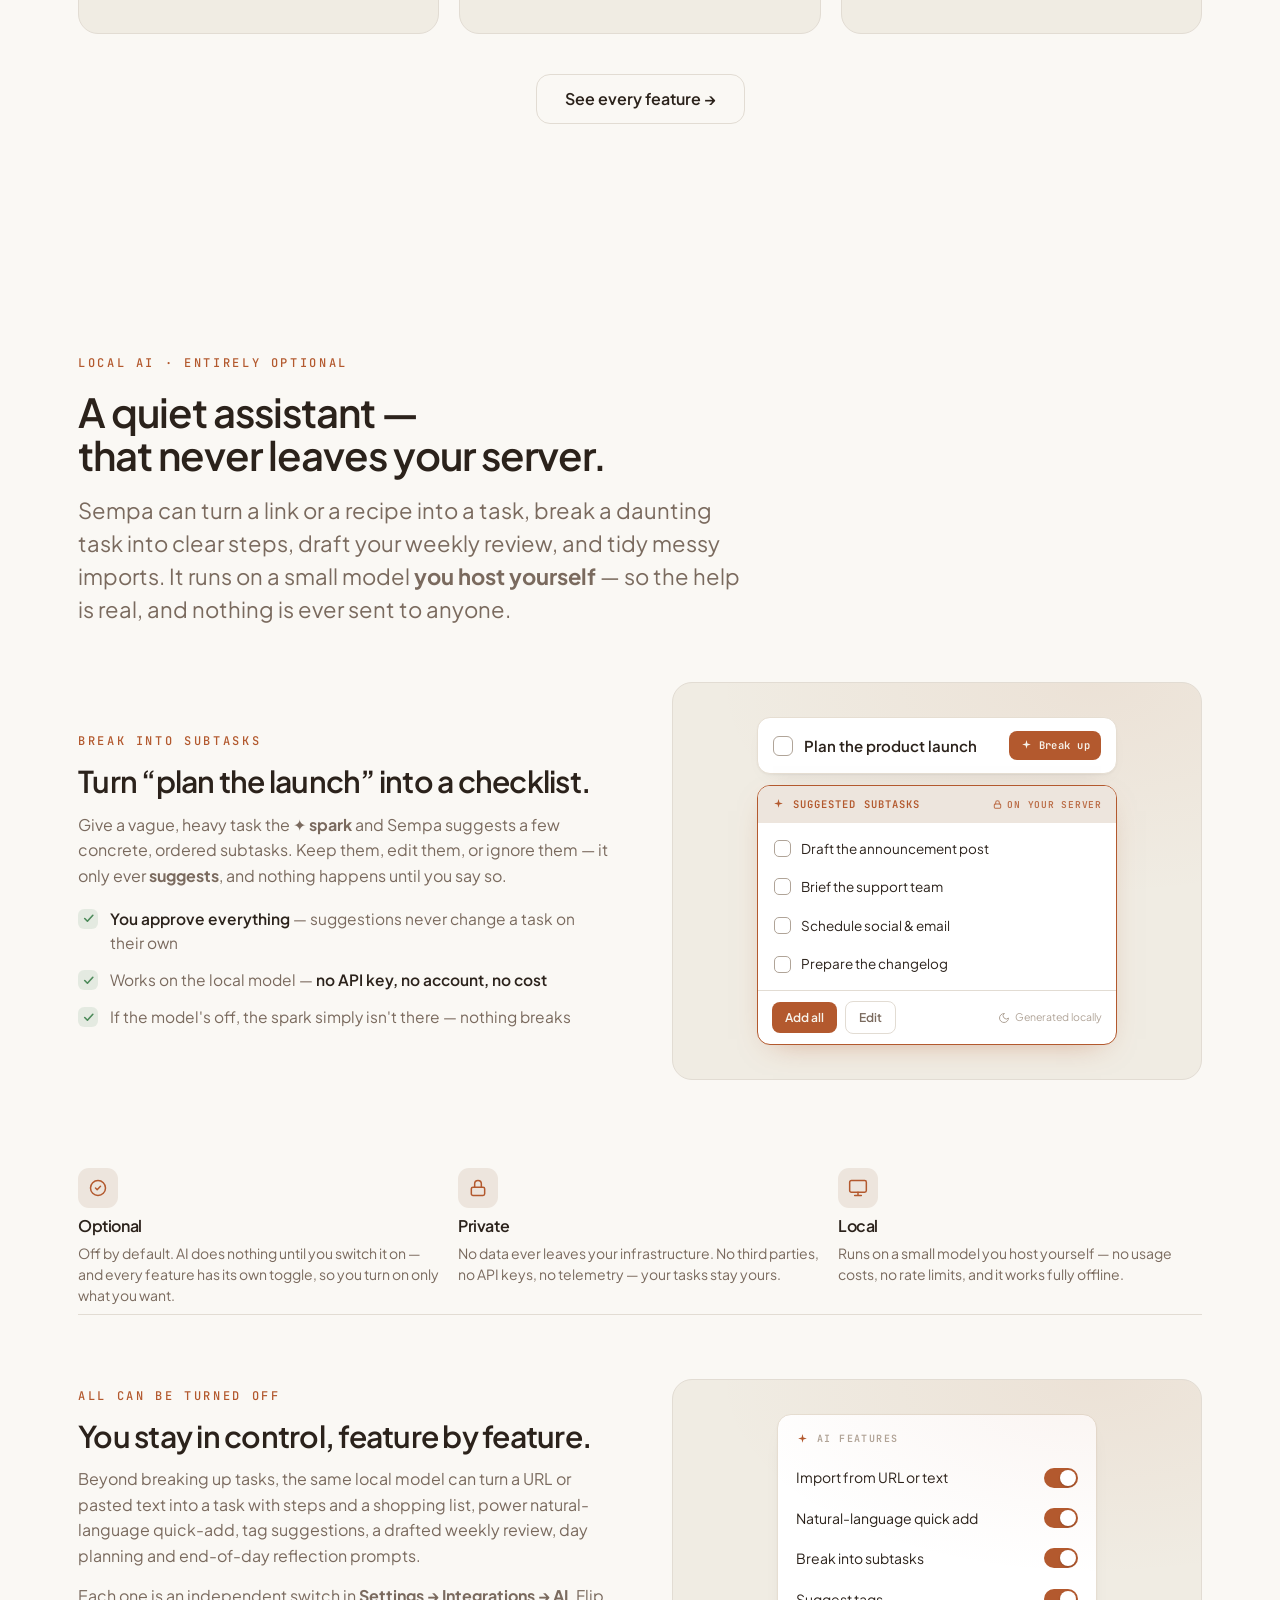
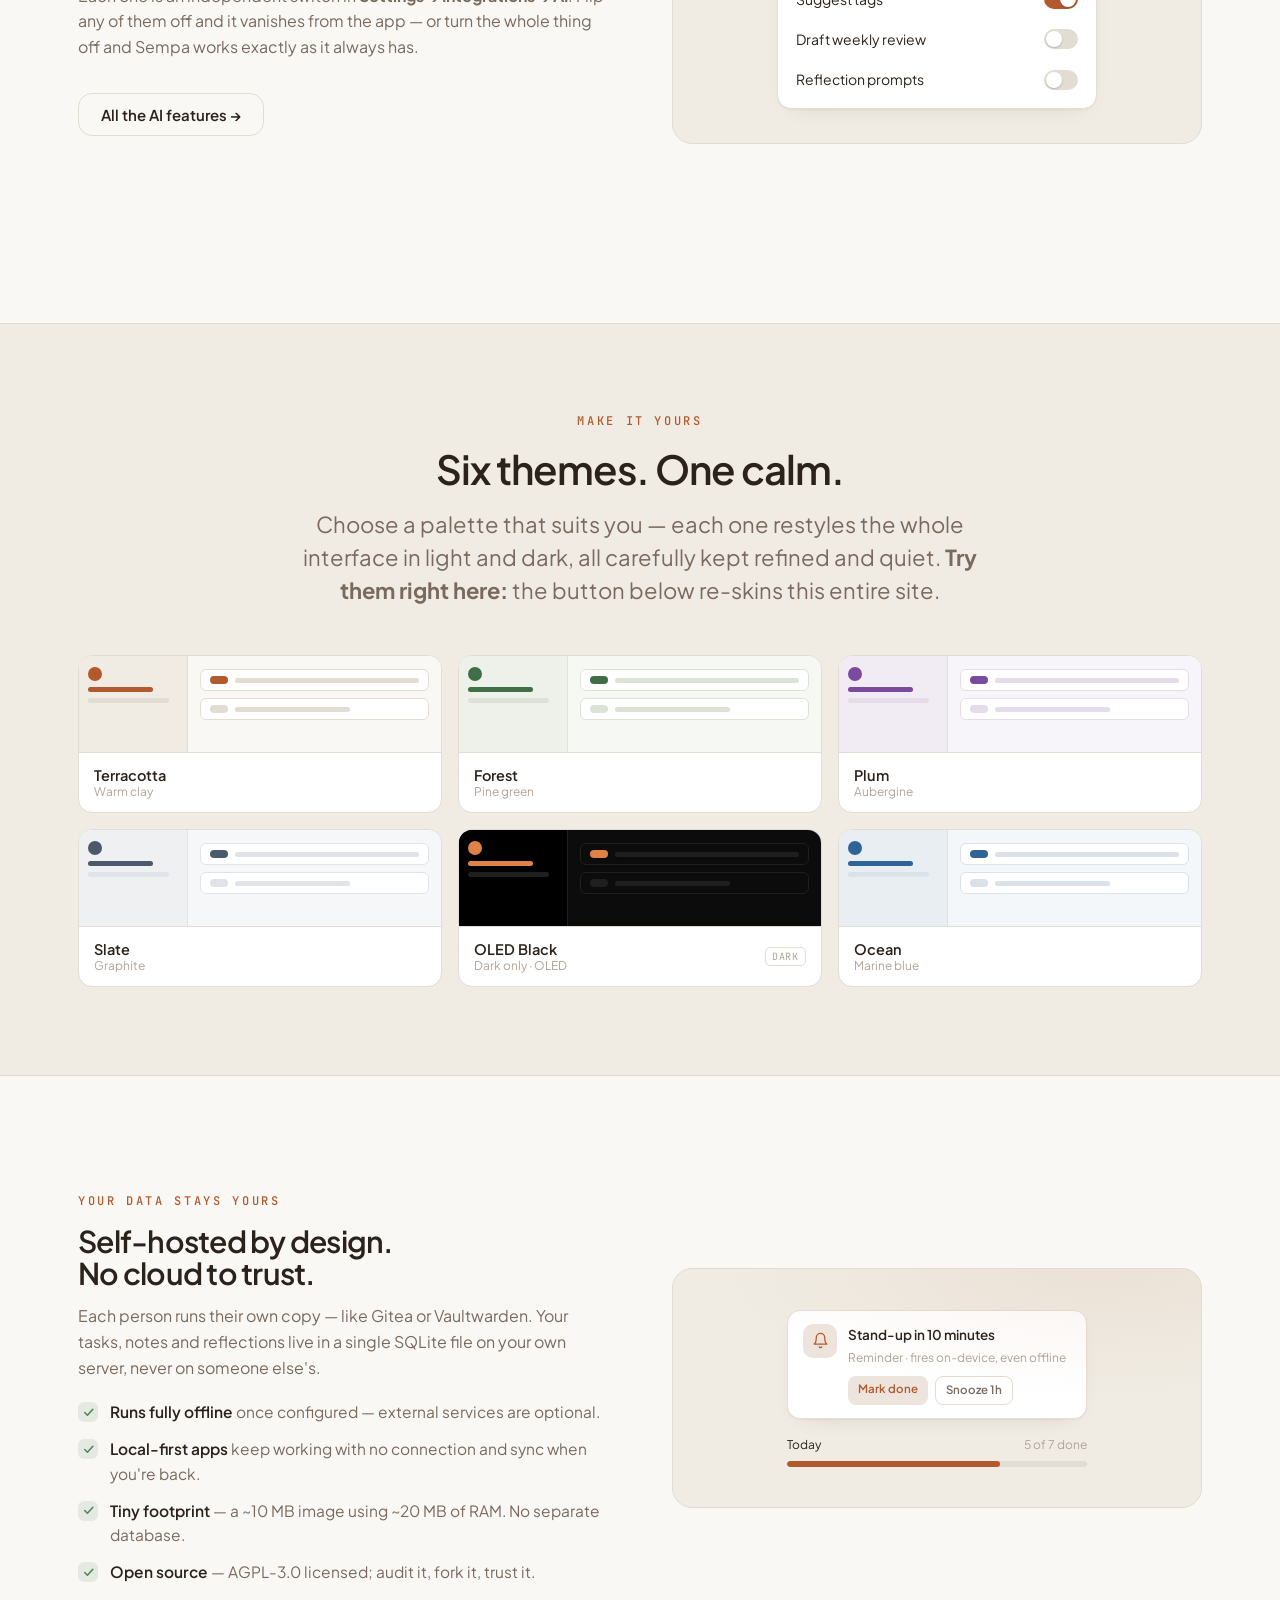
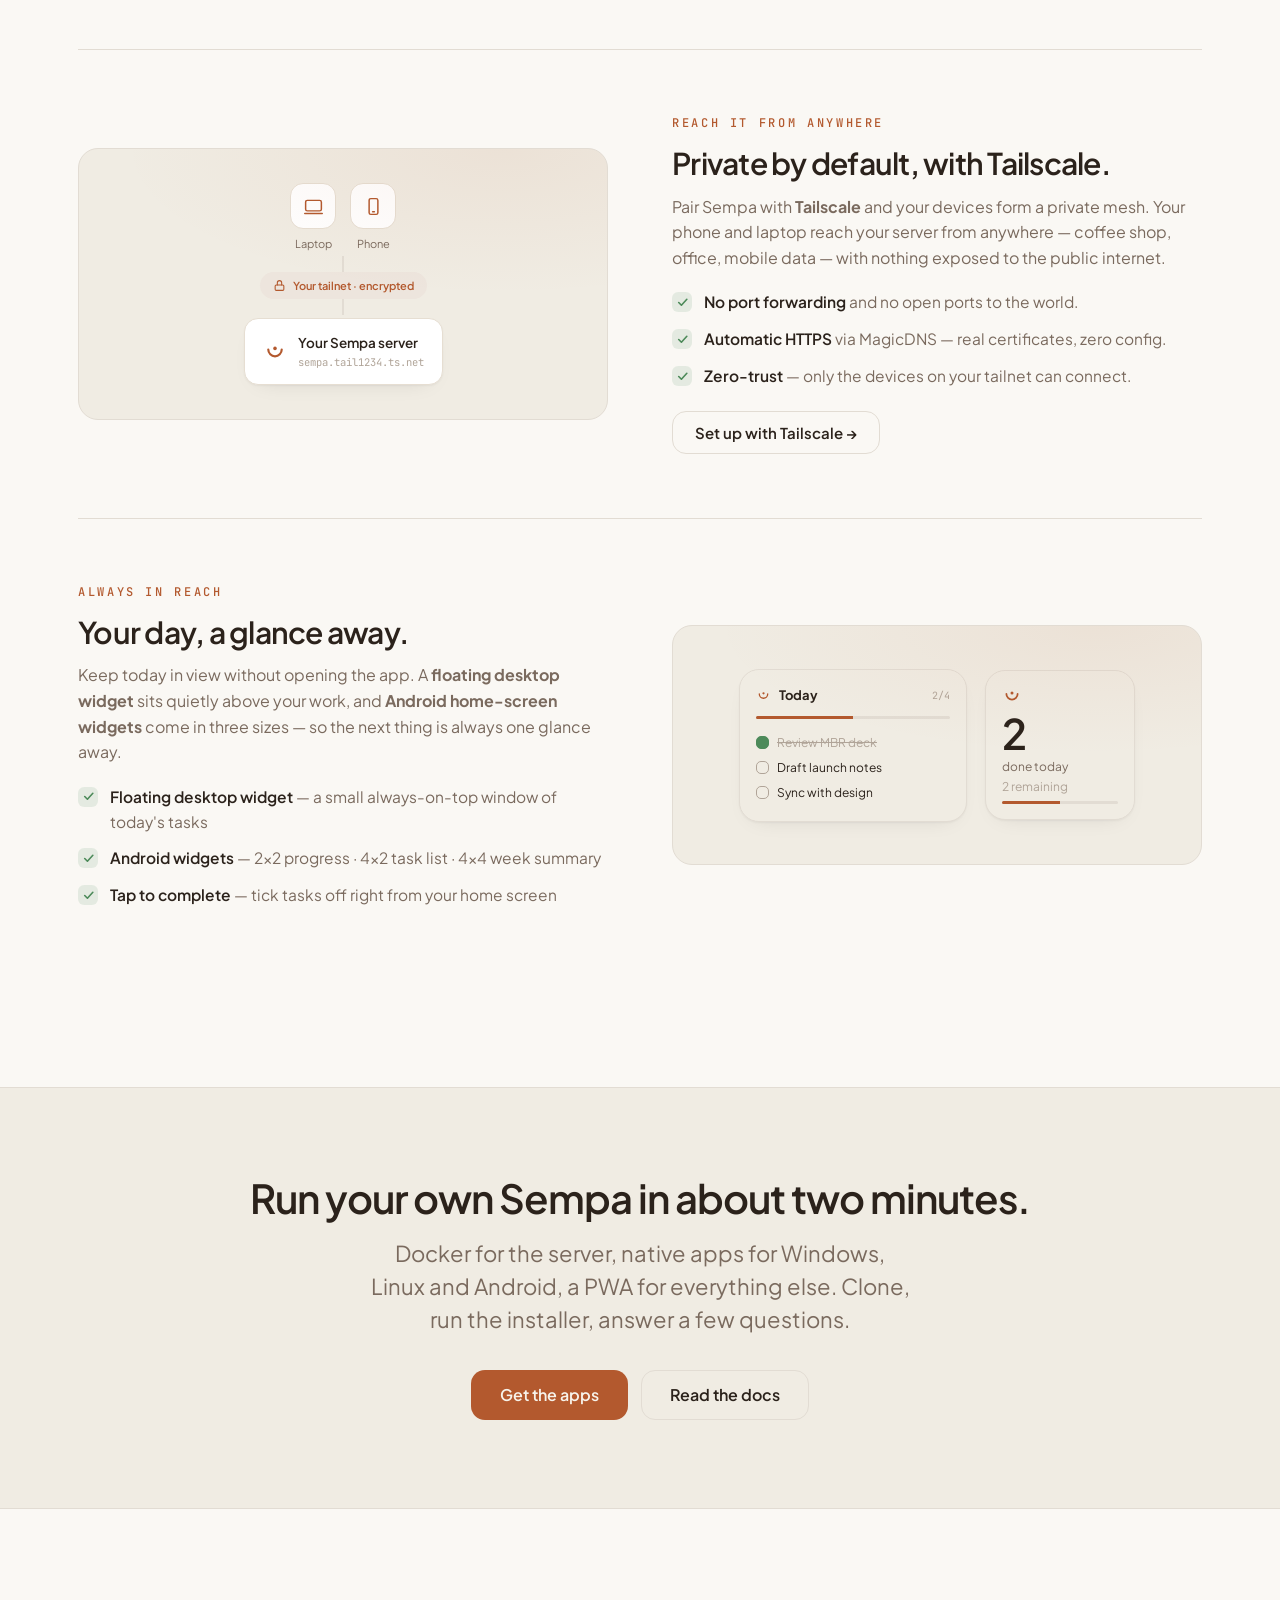
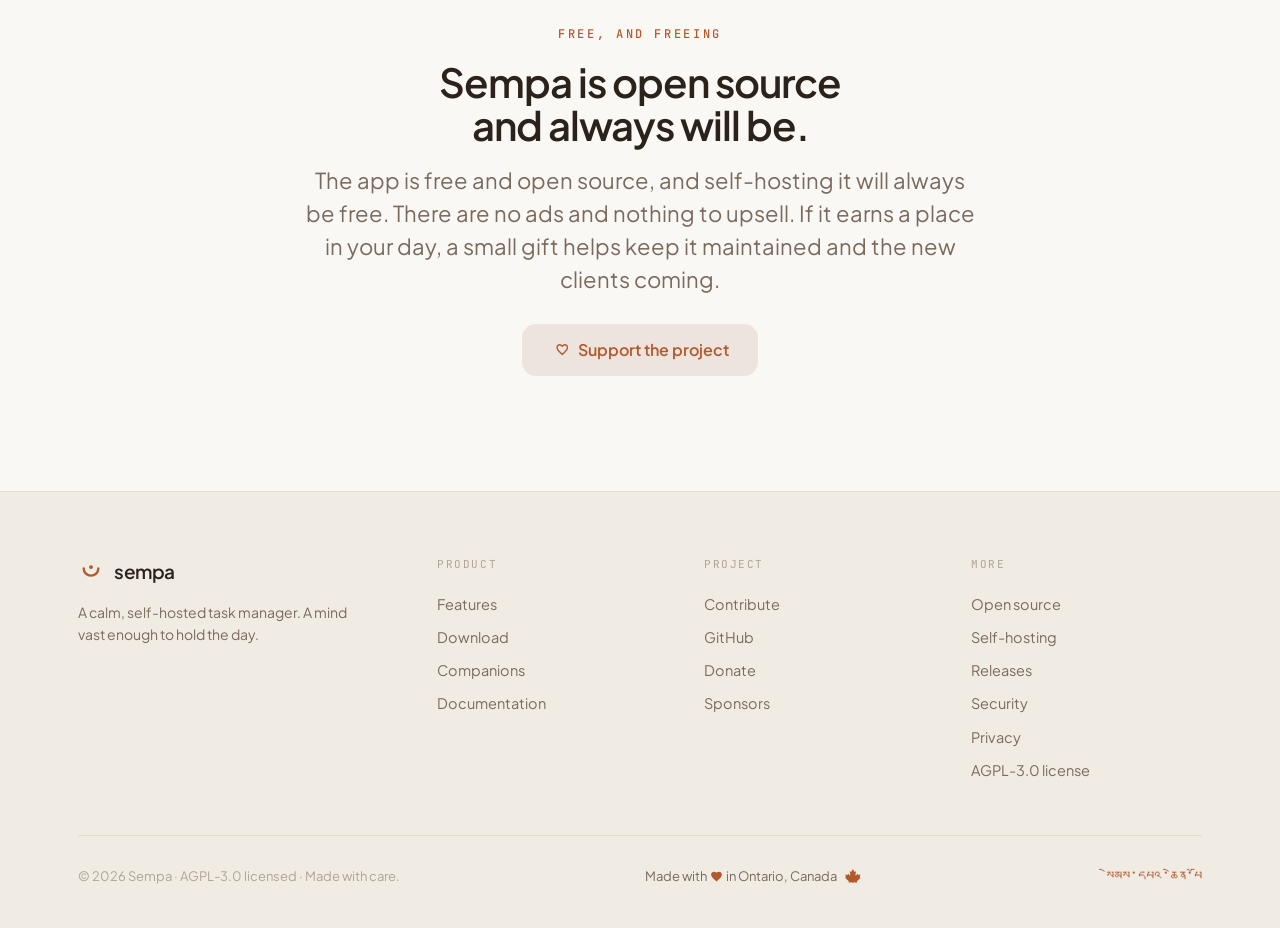
==== commit 5af8db93: "Add recent features: AI Import, command palette, mobile gestures, sharing Catch the site up with wha" ====
--- a/index.html
+++ b/index.html
@@ -301,7 +301,7 @@
     <div class="sec-head reveal">
       <span class="eyebrow">Local AI · entirely optional</span>
       <h2 class="h2">A quiet assistant —<br/>that never leaves your server.</h2>
-      <p class="lede">Sempa can break a daunting task into clear steps, draft your weekly review, and tidy messy imports. It runs on a small model <b>you host yourself</b> — so the help is real, and nothing is ever sent to anyone.</p>
+      <p class="lede">Sempa can turn a link or a recipe into a task, break a daunting task into clear steps, draft your weekly review, and tidy messy imports. It runs on a small model <b>you host yourself</b> — so the help is real, and nothing is ever sent to anyone.</p>
     </div>
 
     <div class="feature-row" style="border:0;padding-top:8px">
@@ -368,13 +368,14 @@
       <div class="ft-copy reveal">
         <span class="eyebrow">All can be turned off</span>
         <h3>You stay in control, feature by feature.</h3>
-        <p>Beyond breaking up tasks, the same local model can power natural-language quick-add, tag suggestions, a drafted weekly review, day planning and end-of-day reflection prompts.</p>
+        <p>Beyond breaking up tasks, the same local model can turn a URL or pasted text into a task with steps and a shopping list, power natural-language quick-add, tag suggestions, a drafted weekly review, day planning and end-of-day reflection prompts.</p>
         <p>Each one is an independent switch in <b>Settings → Integrations → AI</b>. Flip any of them off and it vanishes from the app — or turn the whole thing off and Sempa works exactly as it always has.</p>
         <a class="btn btn-ghost" href="features.html#ai" style="margin-top:20px">All the AI features →</a>
       </div>
       <div class="ft-stage reveal">
         <div class="ai-toggles">
           <div class="ai-tg-h"><svg viewBox="0 0 24 24" fill="currentColor" aria-hidden="true"><path d="M12 2l1.7 6.1L20 10l-6.3 1.9L12 18l-1.7-6.1L4 10l6.3-1.9z"/></svg>AI features</div>
+          <div class="ai-tg"><span>Import from URL or text</span><span class="ai-sw on"></span></div>
           <div class="ai-tg"><span>Natural-language quick add</span><span class="ai-sw on"></span></div>
           <div class="ai-tg"><span>Break into subtasks</span><span class="ai-sw on"></span></div>
           <div class="ai-tg"><span>Suggest tags</span><span class="ai-sw on"></span></div>
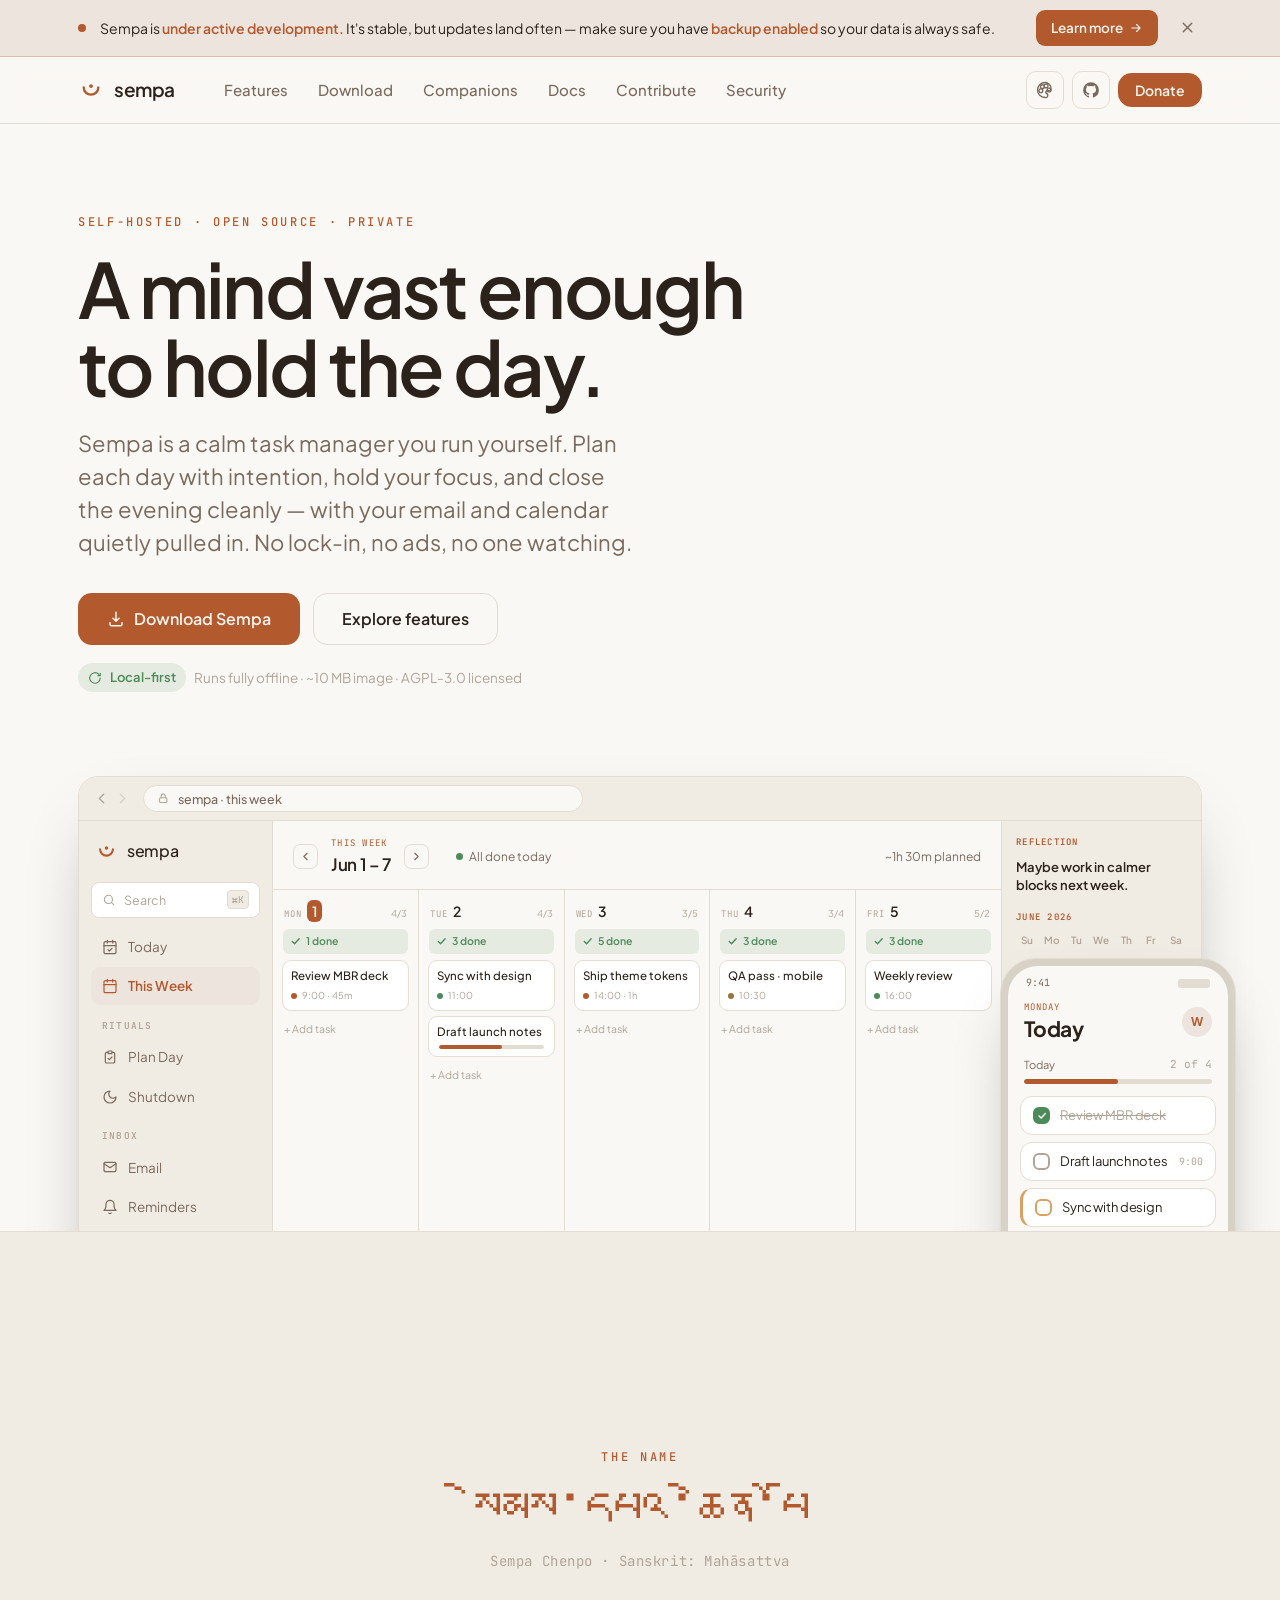
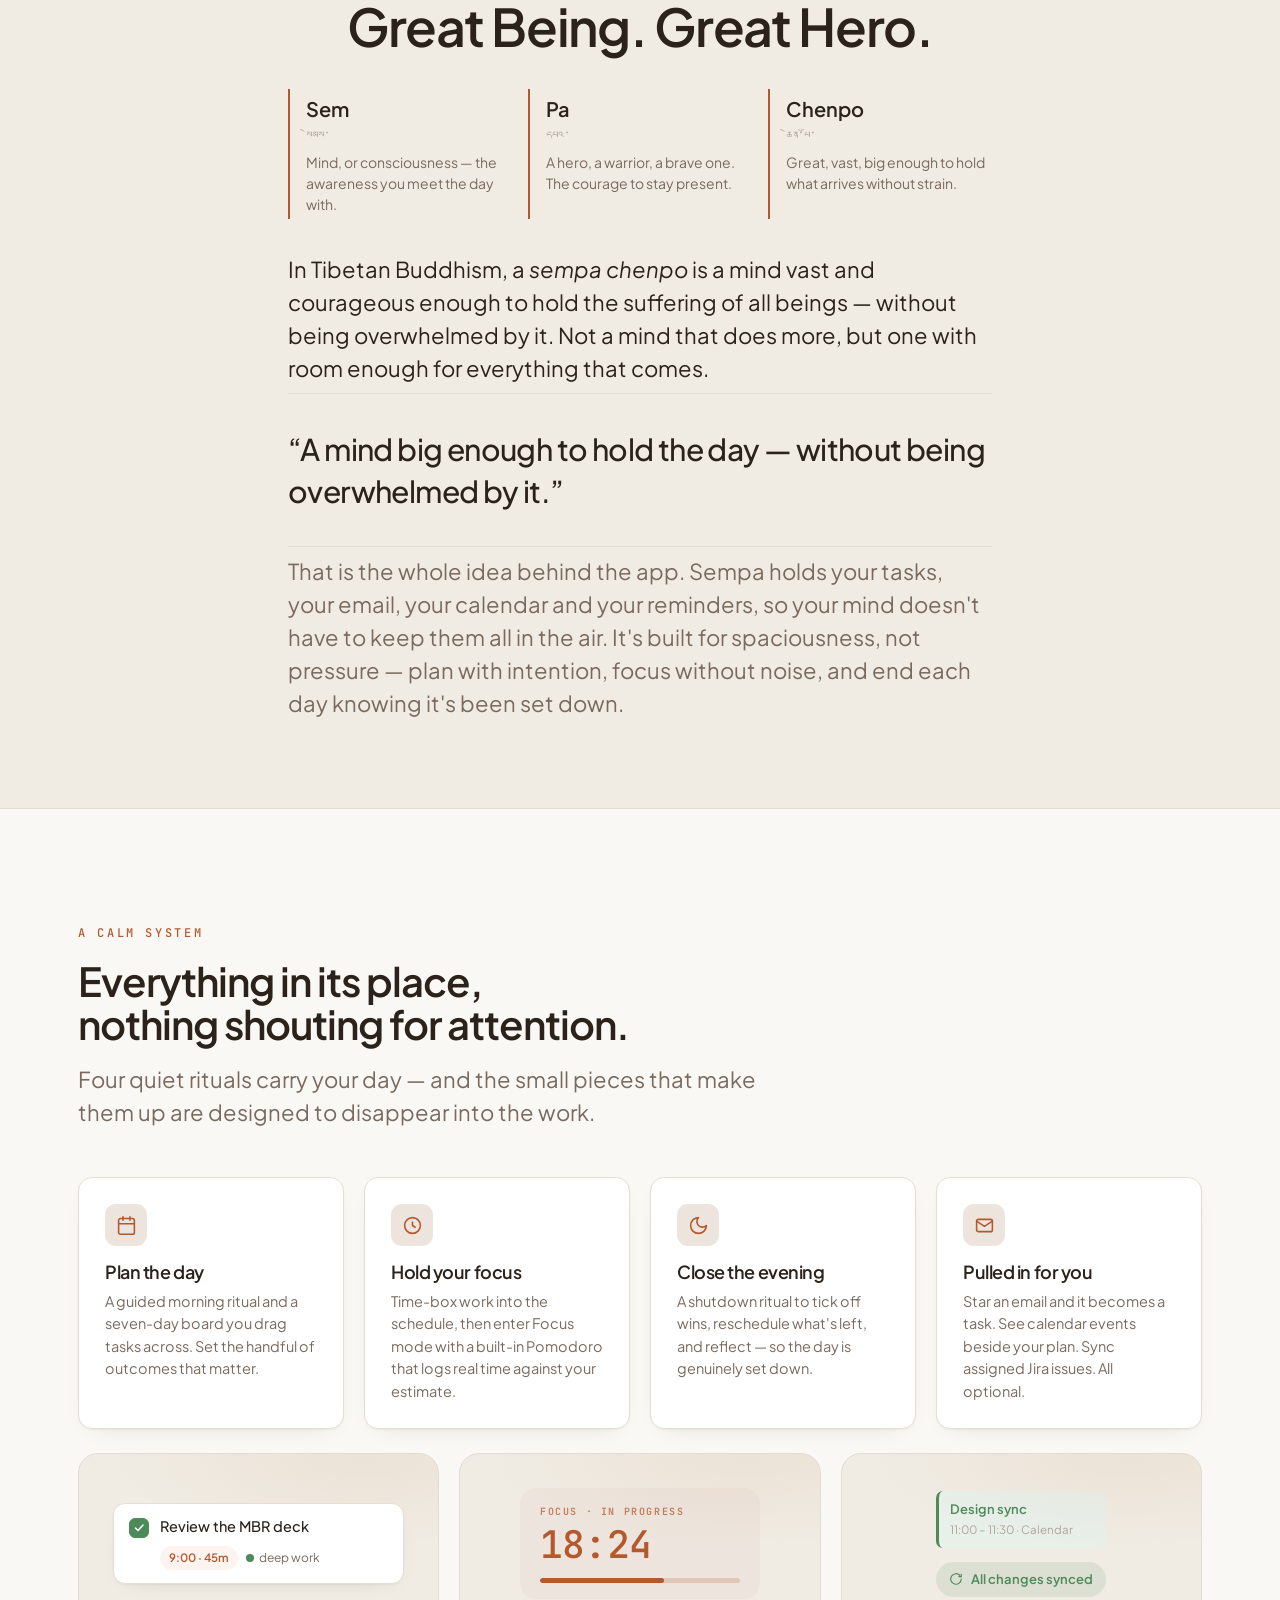
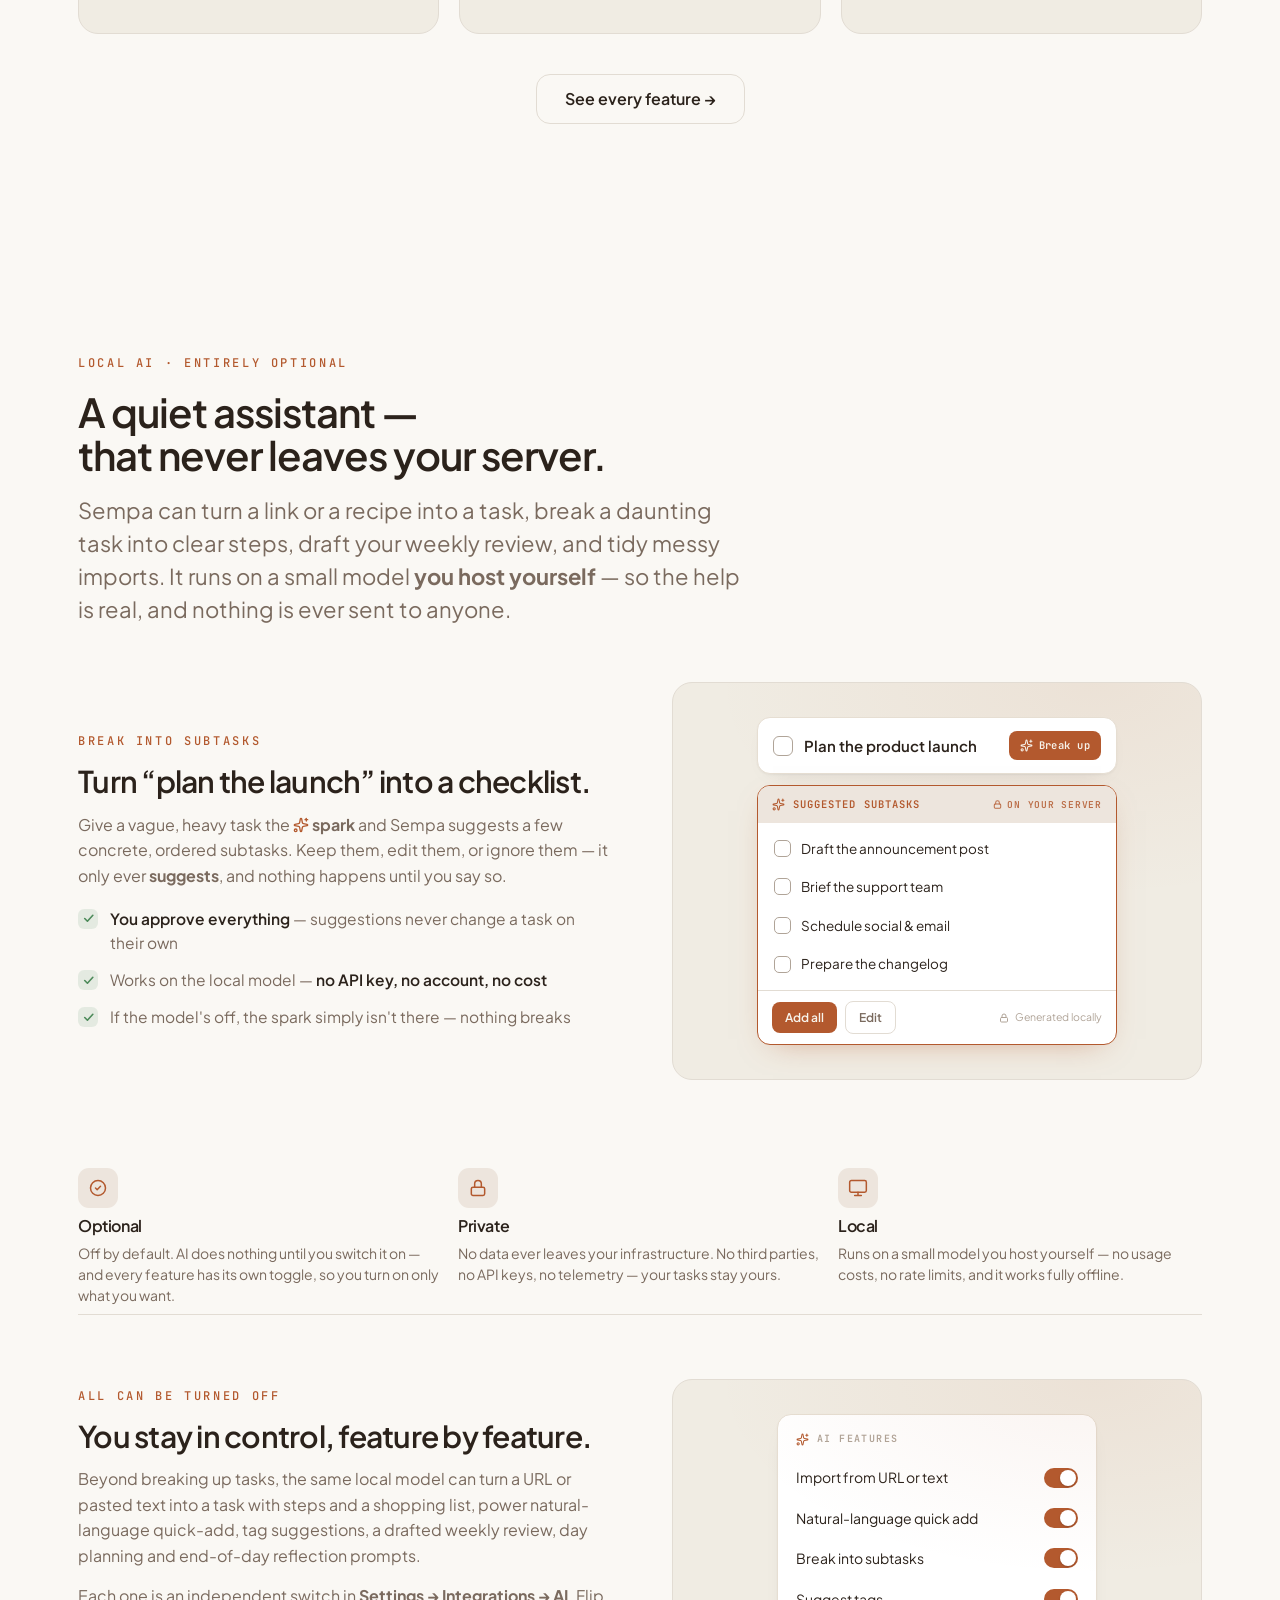
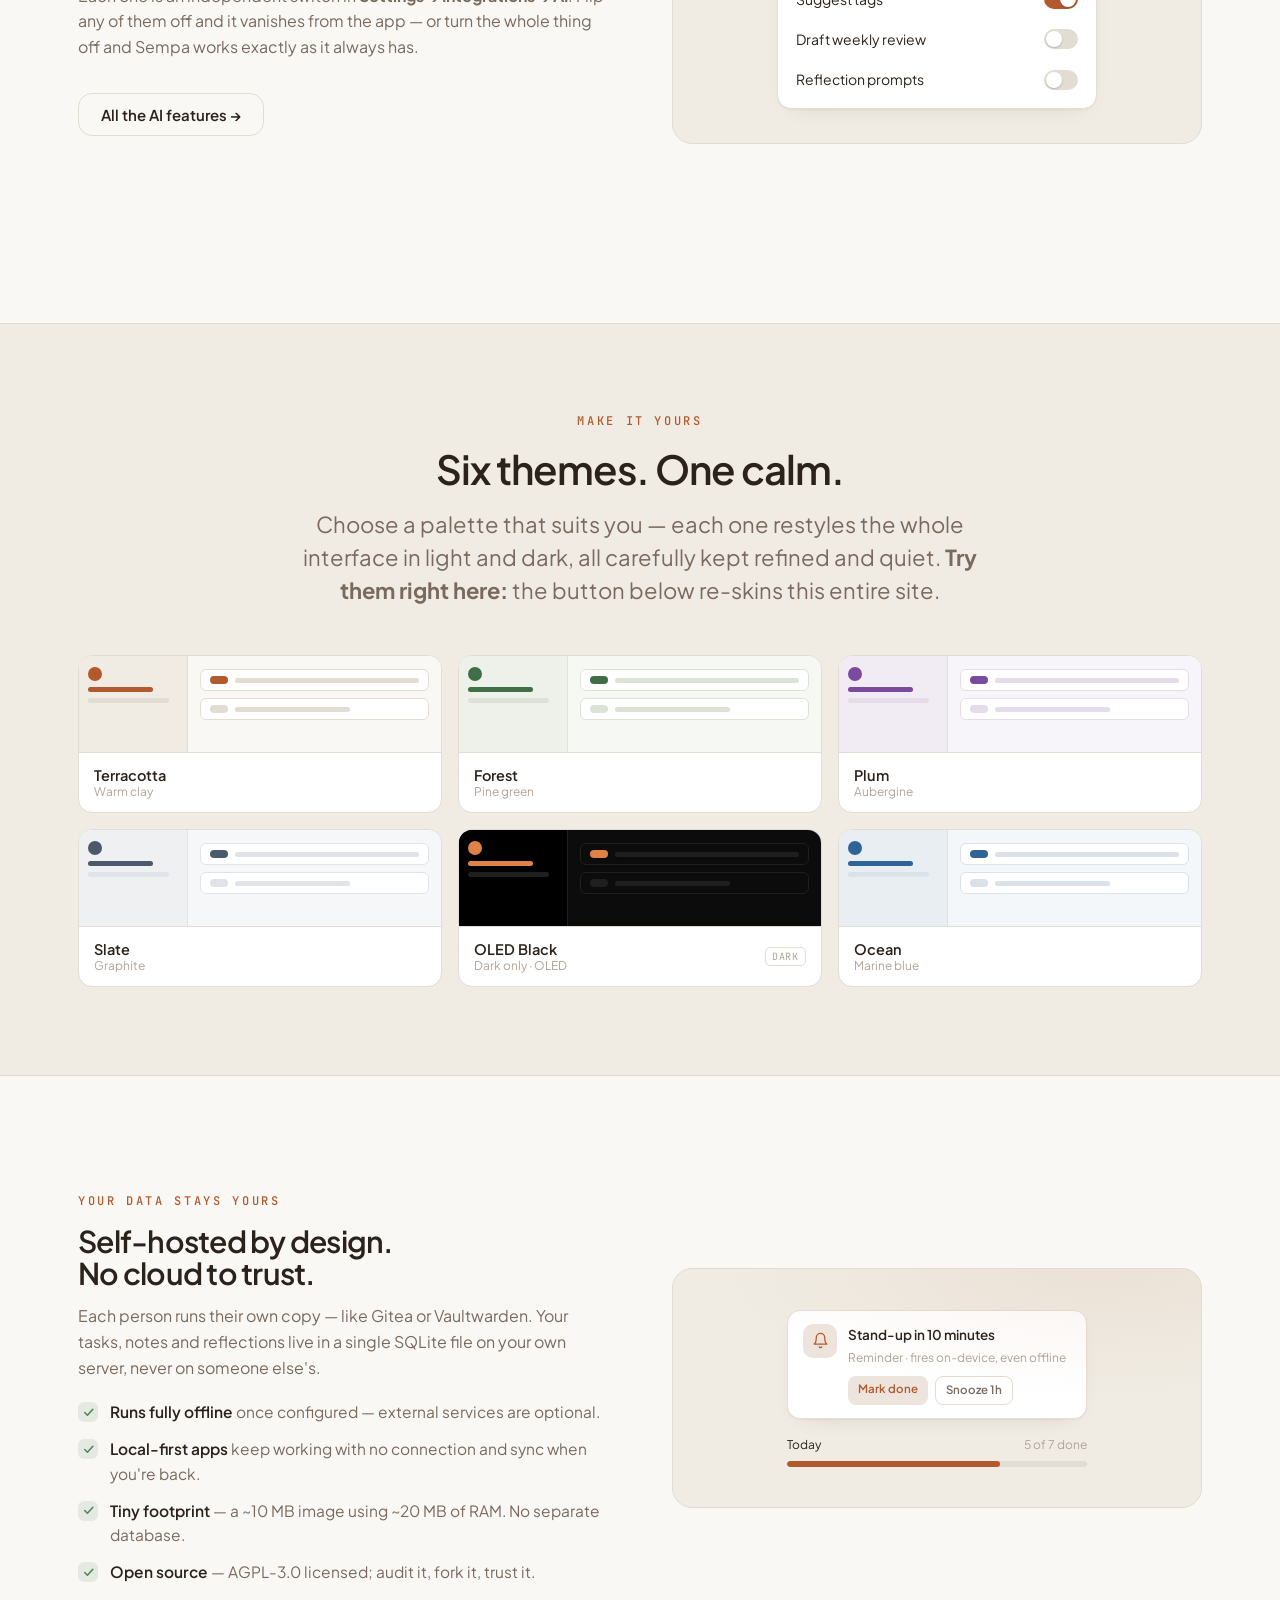
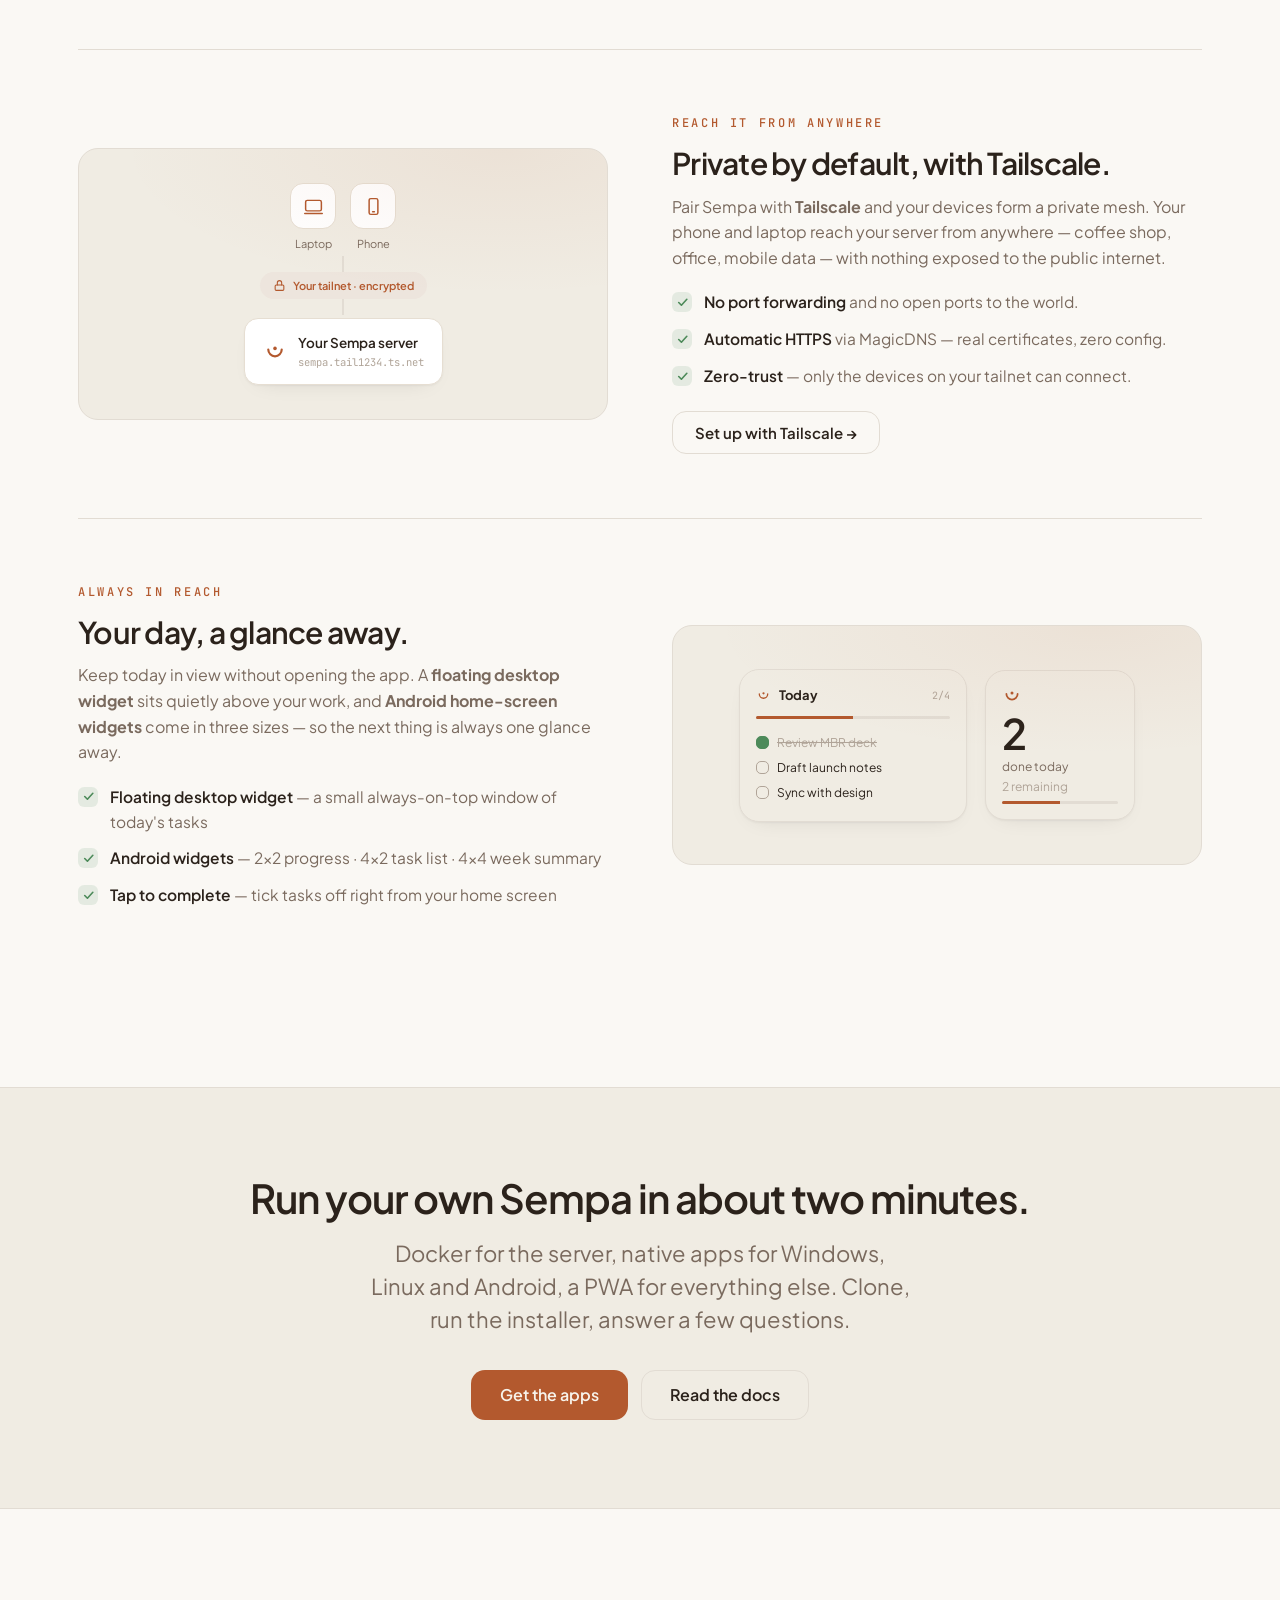
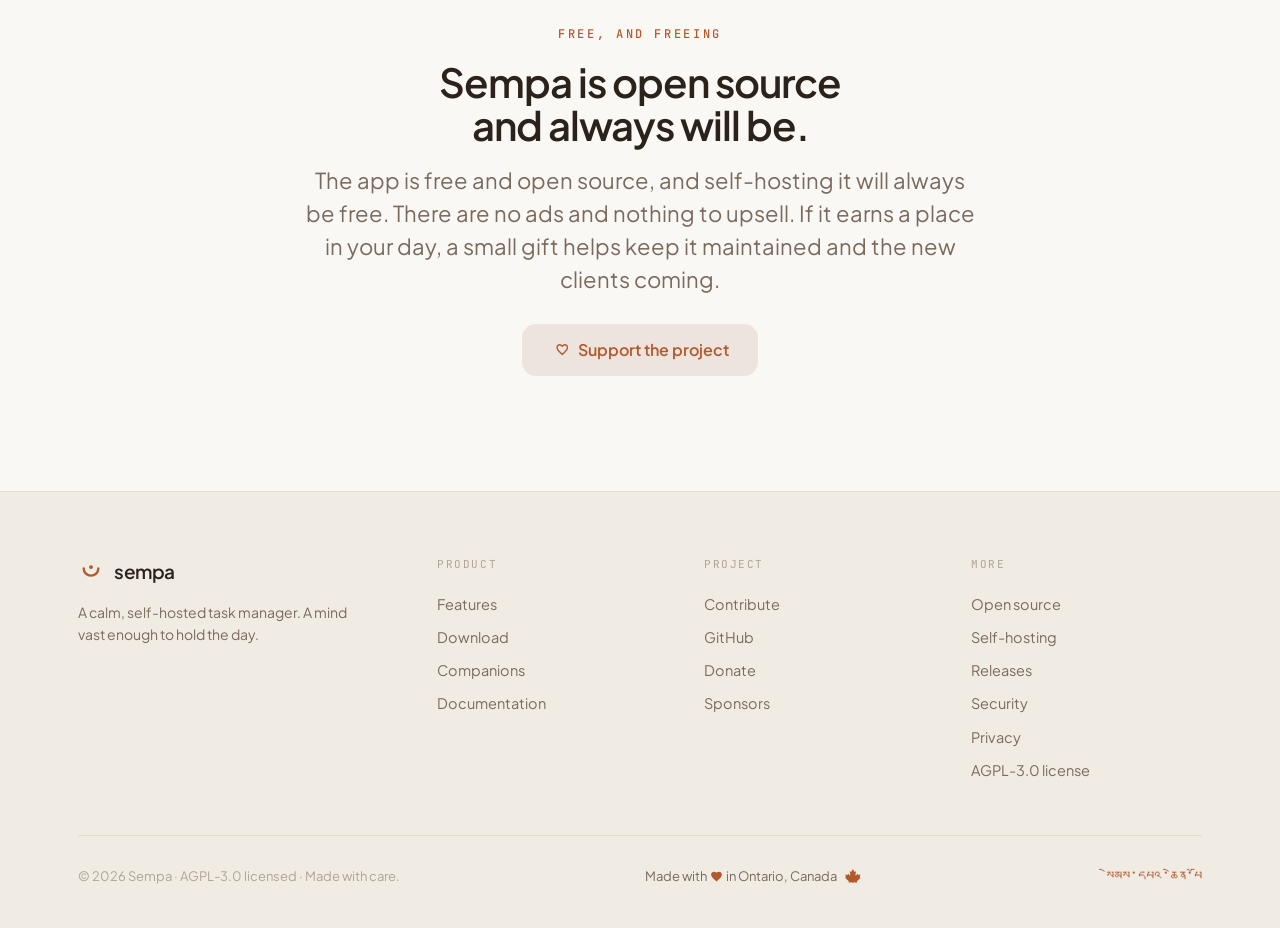
==== commit fdb67f03: "Use the app's real sparkle icon; fix Lists visual + reorder claim - Swap the placeholder filled-diam" ====
--- a/index.html
+++ b/index.html
@@ -308,7 +308,7 @@
       <div class="ft-copy reveal">
         <span class="eyebrow">Break into subtasks</span>
         <h3>Turn “plan the launch” into a checklist.</h3>
-        <p>Give a vague, heavy task the <b>✦ spark</b> and Sempa suggests a few concrete, ordered subtasks. Keep them, edit them, or ignore them — it only ever <b>suggests</b>, and nothing happens until you say so.</p>
+        <p>Give a vague, heavy task the <b><svg viewBox="0 0 24 24" fill="none" stroke="currentColor" stroke-width="2" stroke-linecap="round" stroke-linejoin="round" aria-hidden="true" style="width:1em;height:1em;vertical-align:-.14em;color:var(--sempa-accent)"><path d="M11.017 2.814a1 1 0 0 1 1.966 0l1.051 5.558a2 2 0 0 0 1.594 1.594l5.558 1.051a1 1 0 0 1 0 1.966l-5.558 1.051a2 2 0 0 0-1.594 1.594l-1.051 5.558a1 1 0 0 1-1.966 0l-1.051-5.558a2 2 0 0 0-1.594-1.594l-5.558-1.051a1 1 0 0 1 0-1.966l5.558-1.051a2 2 0 0 0 1.594-1.594z"/><path d="M20 2v4"/><path d="M22 4h-4"/><circle cx="4" cy="20" r="2"/></svg> spark</b> and Sempa suggests a few concrete, ordered subtasks. Keep them, edit them, or ignore them — it only ever <b>suggests</b>, and nothing happens until you say so.</p>
         <ul class="checklist" style="margin-top:18px">
           <li><b>You approve everything</b> — suggestions never change a task on their own</li>
           <li>Works on the local model — <b>no API key, no account, no cost</b></li>
@@ -321,12 +321,12 @@
             <div class="row">
               <span class="ui-check"></span>
               <span class="tt">Plan the product launch</span>
-              <span class="ai-spark solid"><svg viewBox="0 0 24 24" fill="currentColor" aria-hidden="true"><path d="M12 2l1.7 6.1L20 10l-6.3 1.9L12 18l-1.7-6.1L4 10l6.3-1.9z"/></svg>Break up</span>
+              <span class="ai-spark solid"><svg viewBox="0 0 24 24" fill="none" stroke="currentColor" stroke-width="1.9" stroke-linecap="round" stroke-linejoin="round" aria-hidden="true"><path d="M11.017 2.814a1 1 0 0 1 1.966 0l1.051 5.558a2 2 0 0 0 1.594 1.594l5.558 1.051a1 1 0 0 1 0 1.966l-5.558 1.051a2 2 0 0 0-1.594 1.594l-1.051 5.558a1 1 0 0 1-1.966 0l-1.051-5.558a2 2 0 0 0-1.594-1.594l-5.558-1.051a1 1 0 0 1 0-1.966l5.558-1.051a2 2 0 0 0 1.594-1.594z"/><path d="M20 2v4"/><path d="M22 4h-4"/><circle cx="4" cy="20" r="2"/></svg>Break up</span>
             </div>
           </div>
           <div class="ai-panel">
             <div class="ai-head">
-              <svg viewBox="0 0 24 24" fill="currentColor" aria-hidden="true"><path d="M12 2l1.7 6.1L20 10l-6.3 1.9L12 18l-1.7-6.1L4 10l6.3-1.9z"/></svg>
+              <svg viewBox="0 0 24 24" fill="none" stroke="currentColor" stroke-width="1.9" stroke-linecap="round" stroke-linejoin="round" aria-hidden="true"><path d="M11.017 2.814a1 1 0 0 1 1.966 0l1.051 5.558a2 2 0 0 0 1.594 1.594l5.558 1.051a1 1 0 0 1 0 1.966l-5.558 1.051a2 2 0 0 0-1.594 1.594l-1.051 5.558a1 1 0 0 1-1.966 0l-1.051-5.558a2 2 0 0 0-1.594-1.594l-5.558-1.051a1 1 0 0 1 0-1.966l5.558-1.051a2 2 0 0 0 1.594-1.594z"/><path d="M20 2v4"/><path d="M22 4h-4"/><circle cx="4" cy="20" r="2"/></svg>
               Suggested subtasks
               <span class="priv"><svg viewBox="0 0 24 24" fill="none" stroke="currentColor" stroke-width="2.2" stroke-linecap="round" stroke-linejoin="round"><rect x="5" y="11" width="14" height="9" rx="2"/><path d="M8 11V8a4 4 0 0 1 8 0v3"/></svg>on your server</span>
             </div>
@@ -339,7 +339,7 @@
             <div class="ai-acts">
               <span class="keep">Add all</span>
               <span class="edit">Edit</span>
-              <span class="ai-foot"><svg viewBox="0 0 24 24" fill="none" stroke="currentColor" stroke-width="2" stroke-linecap="round" stroke-linejoin="round"><path d="M12 3a6 6 0 0 0 9 9 9 9 0 1 1-9-9Z"/></svg>Generated locally</span>
+              <span class="ai-foot"><svg viewBox="0 0 24 24" fill="none" stroke="currentColor" stroke-width="2" stroke-linecap="round" stroke-linejoin="round"><rect x="5" y="11" width="14" height="9" rx="2"/><path d="M8 11V8a4 4 0 0 1 8 0v3"/></svg>Generated locally</span>
             </div>
           </div>
         </div>
@@ -374,7 +374,7 @@
       </div>
       <div class="ft-stage reveal">
         <div class="ai-toggles">
-          <div class="ai-tg-h"><svg viewBox="0 0 24 24" fill="currentColor" aria-hidden="true"><path d="M12 2l1.7 6.1L20 10l-6.3 1.9L12 18l-1.7-6.1L4 10l6.3-1.9z"/></svg>AI features</div>
+          <div class="ai-tg-h"><svg viewBox="0 0 24 24" fill="none" stroke="currentColor" stroke-width="1.9" stroke-linecap="round" stroke-linejoin="round" aria-hidden="true"><path d="M11.017 2.814a1 1 0 0 1 1.966 0l1.051 5.558a2 2 0 0 0 1.594 1.594l5.558 1.051a1 1 0 0 1 0 1.966l-5.558 1.051a2 2 0 0 0-1.594 1.594l-1.051 5.558a1 1 0 0 1-1.966 0l-1.051-5.558a2 2 0 0 0-1.594-1.594l-5.558-1.051a1 1 0 0 1 0-1.966l5.558-1.051a2 2 0 0 0 1.594-1.594z"/><path d="M20 2v4"/><path d="M22 4h-4"/><circle cx="4" cy="20" r="2"/></svg>AI features</div>
           <div class="ai-tg"><span>Import from URL or text</span><span class="ai-sw on"></span></div>
           <div class="ai-tg"><span>Natural-language quick add</span><span class="ai-sw on"></span></div>
           <div class="ai-tg"><span>Break into subtasks</span><span class="ai-sw on"></span></div>
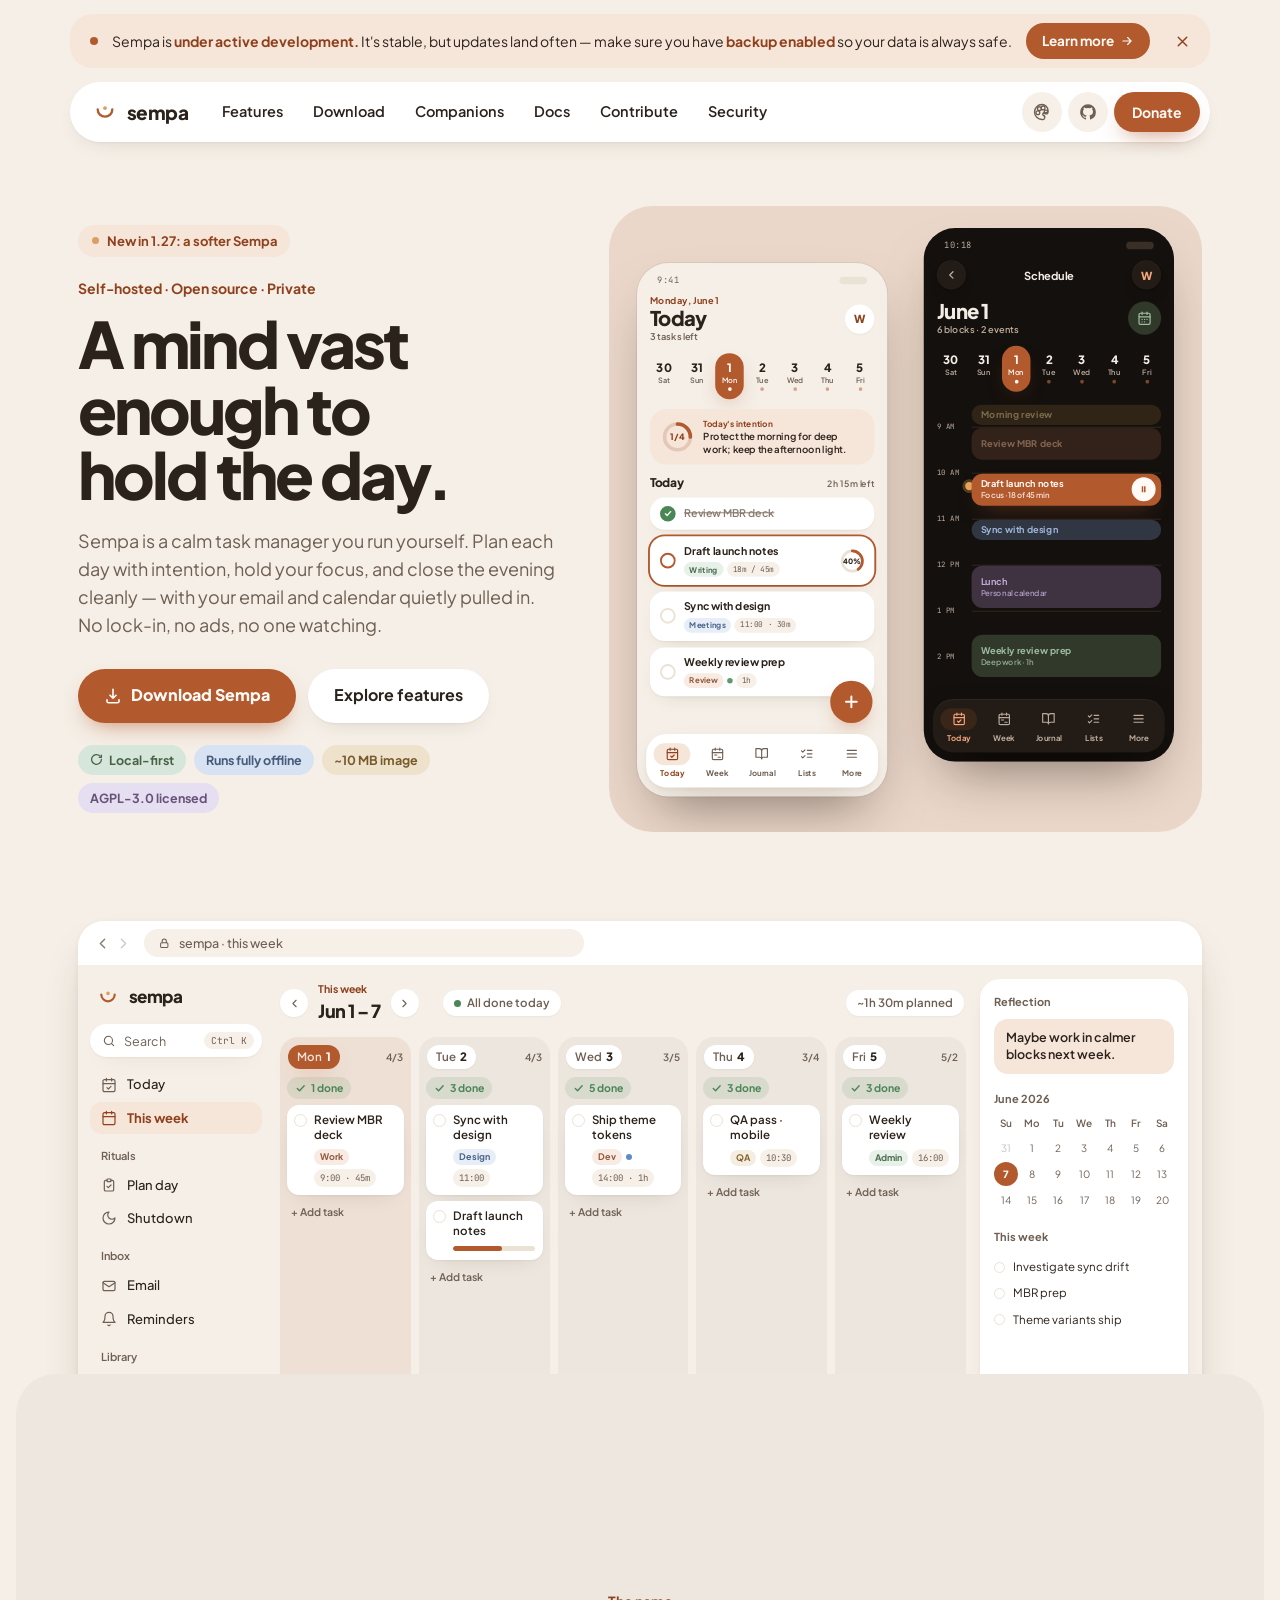
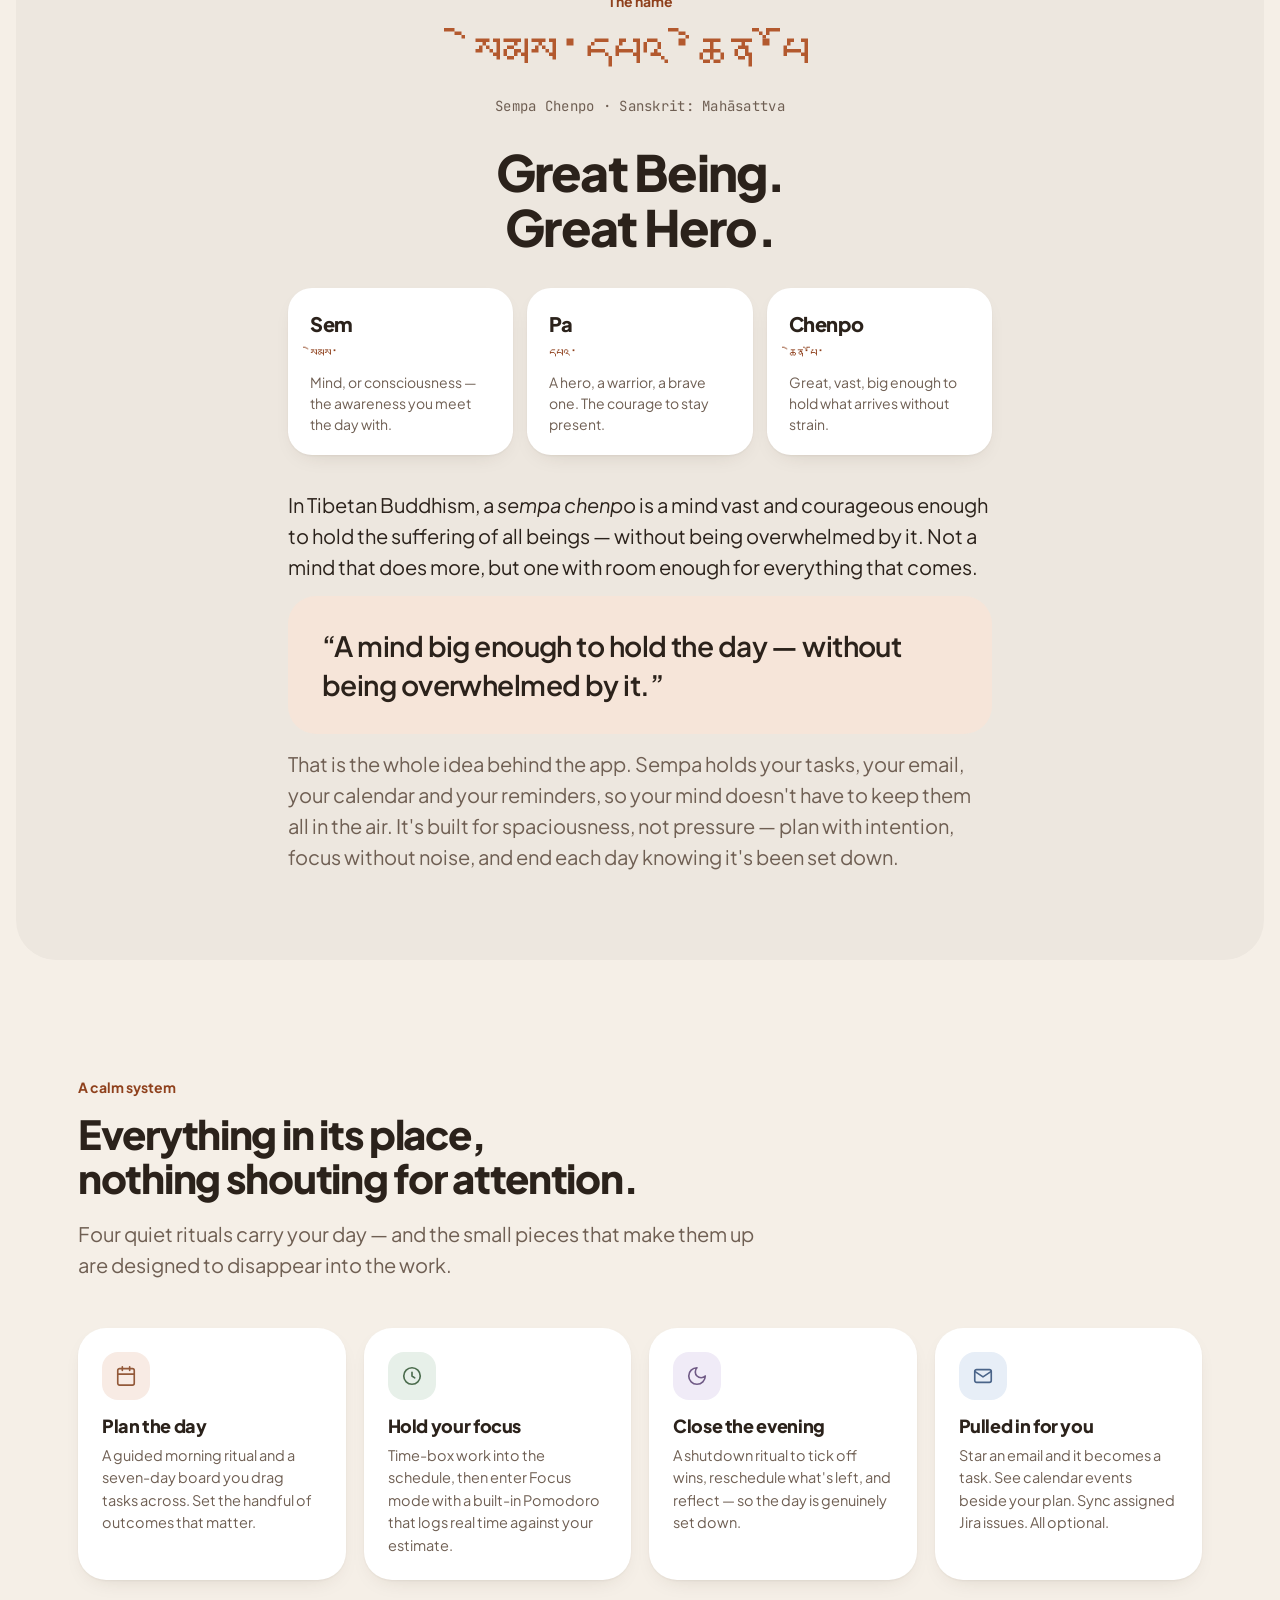
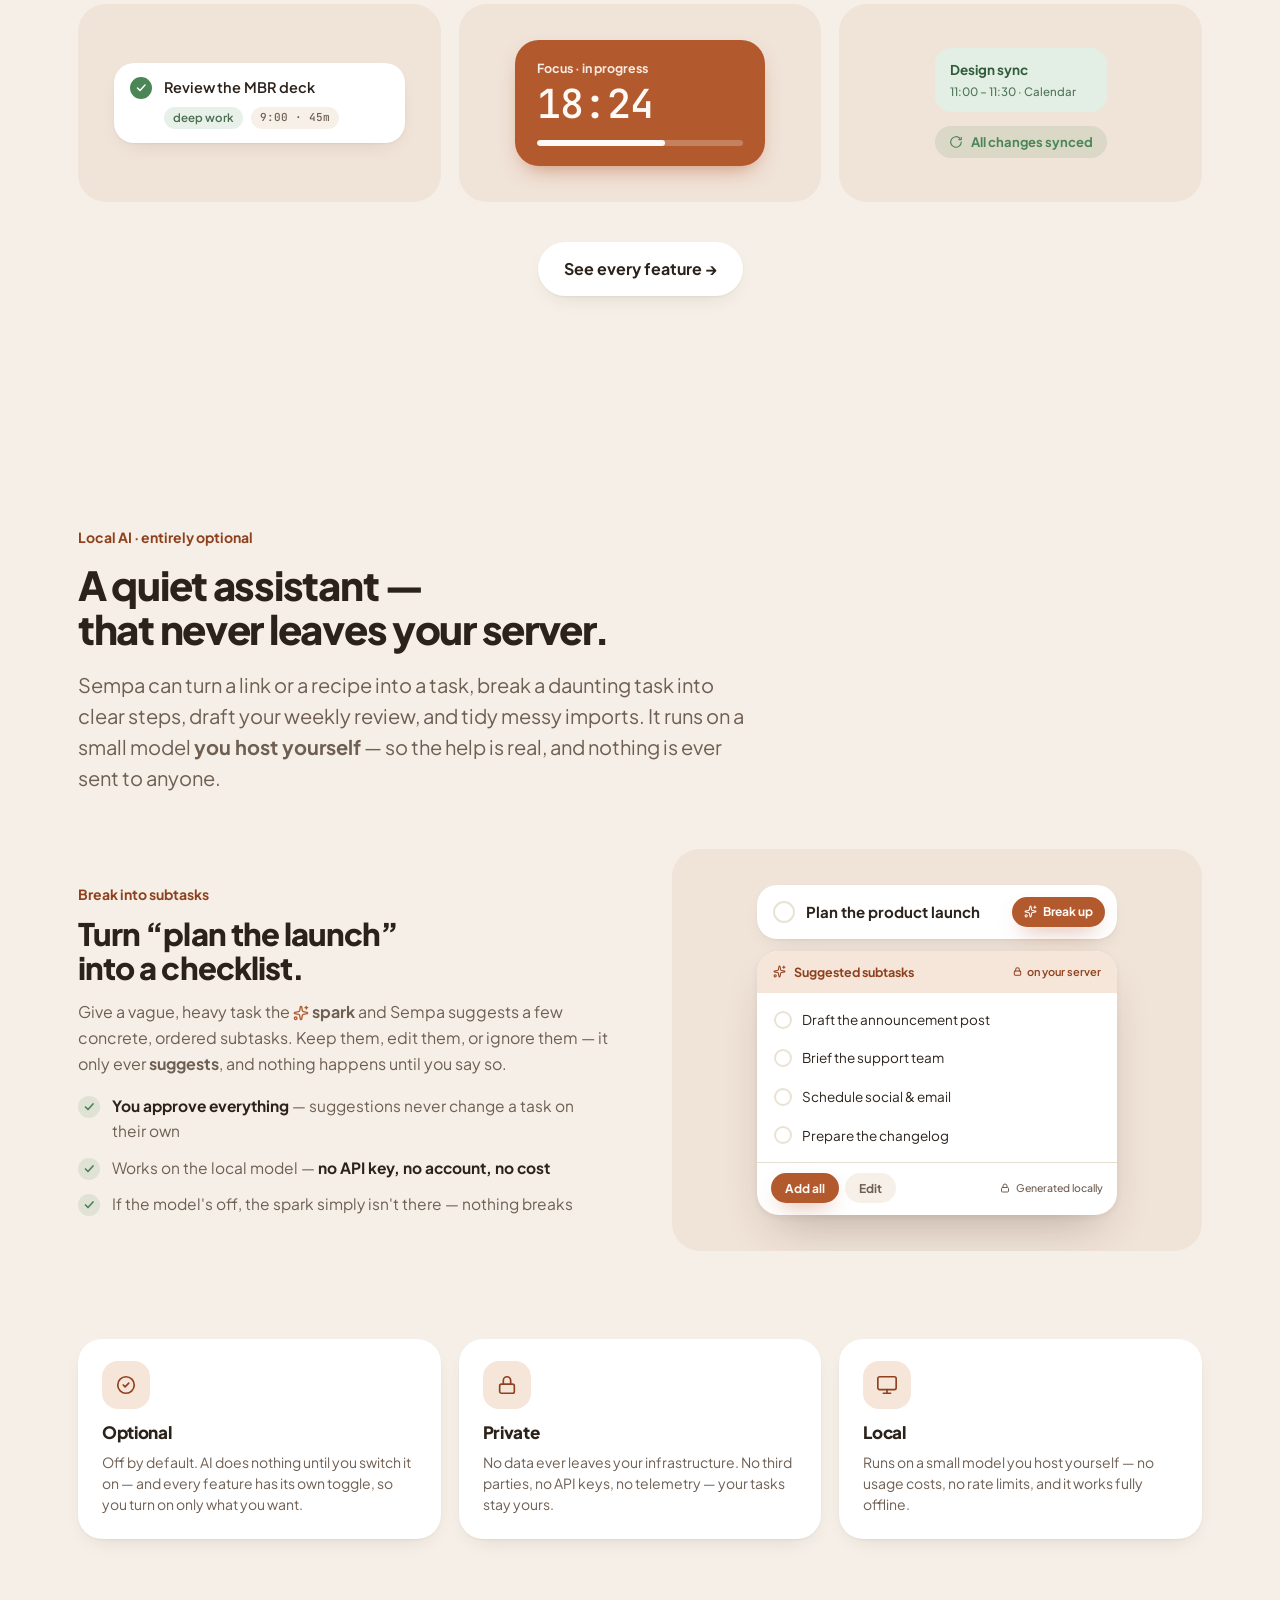
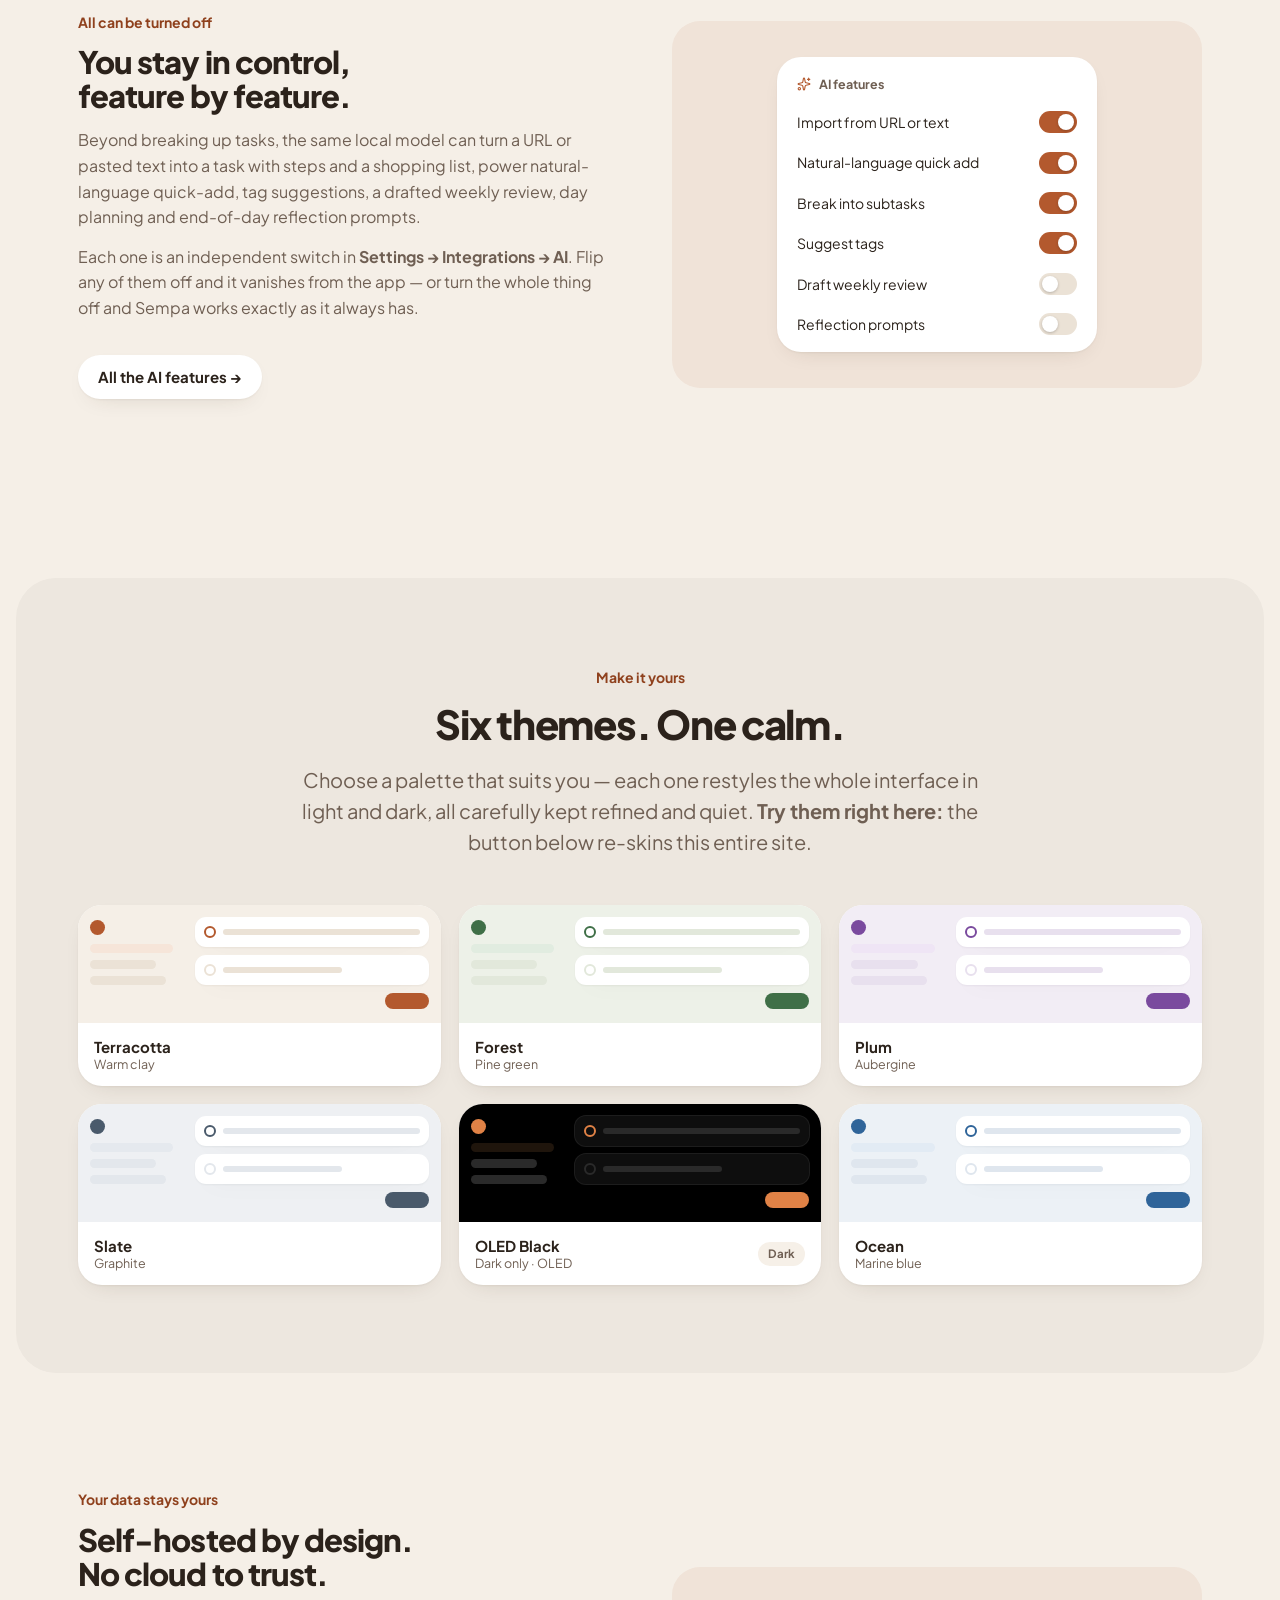
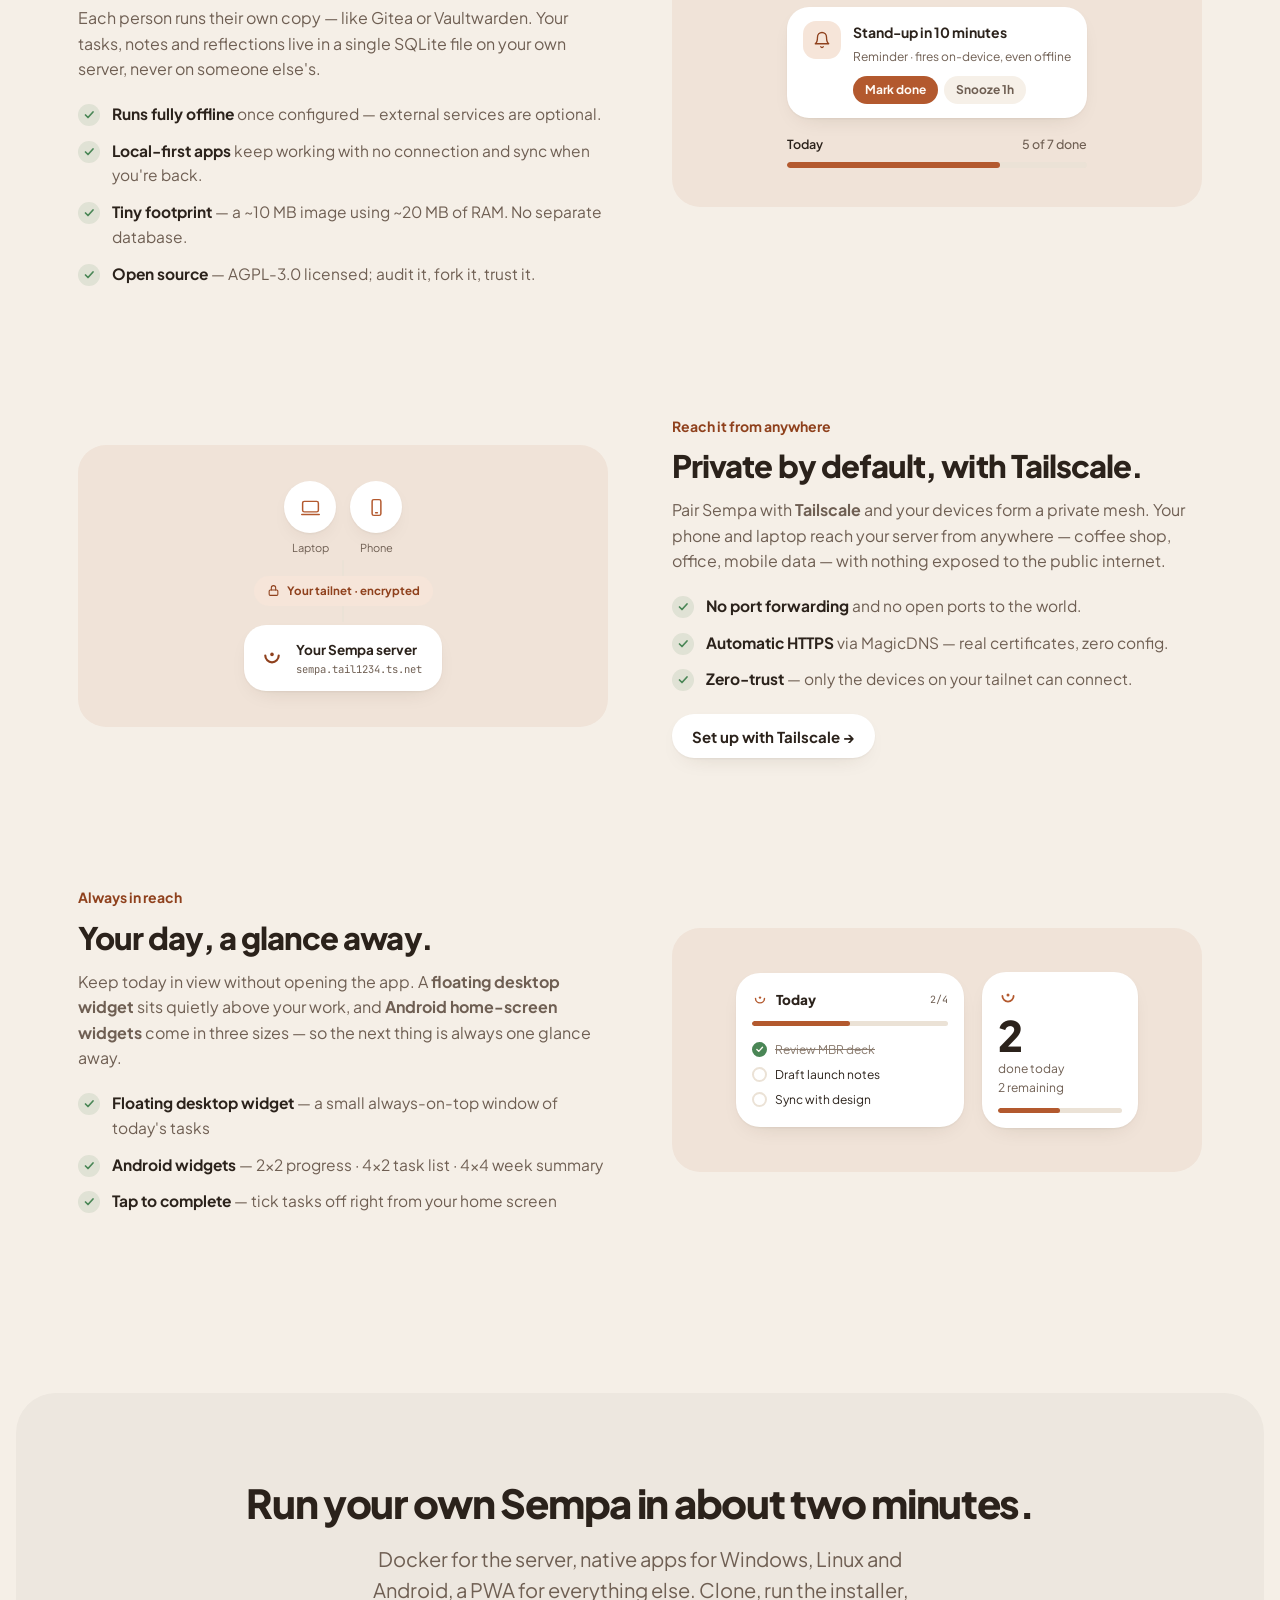
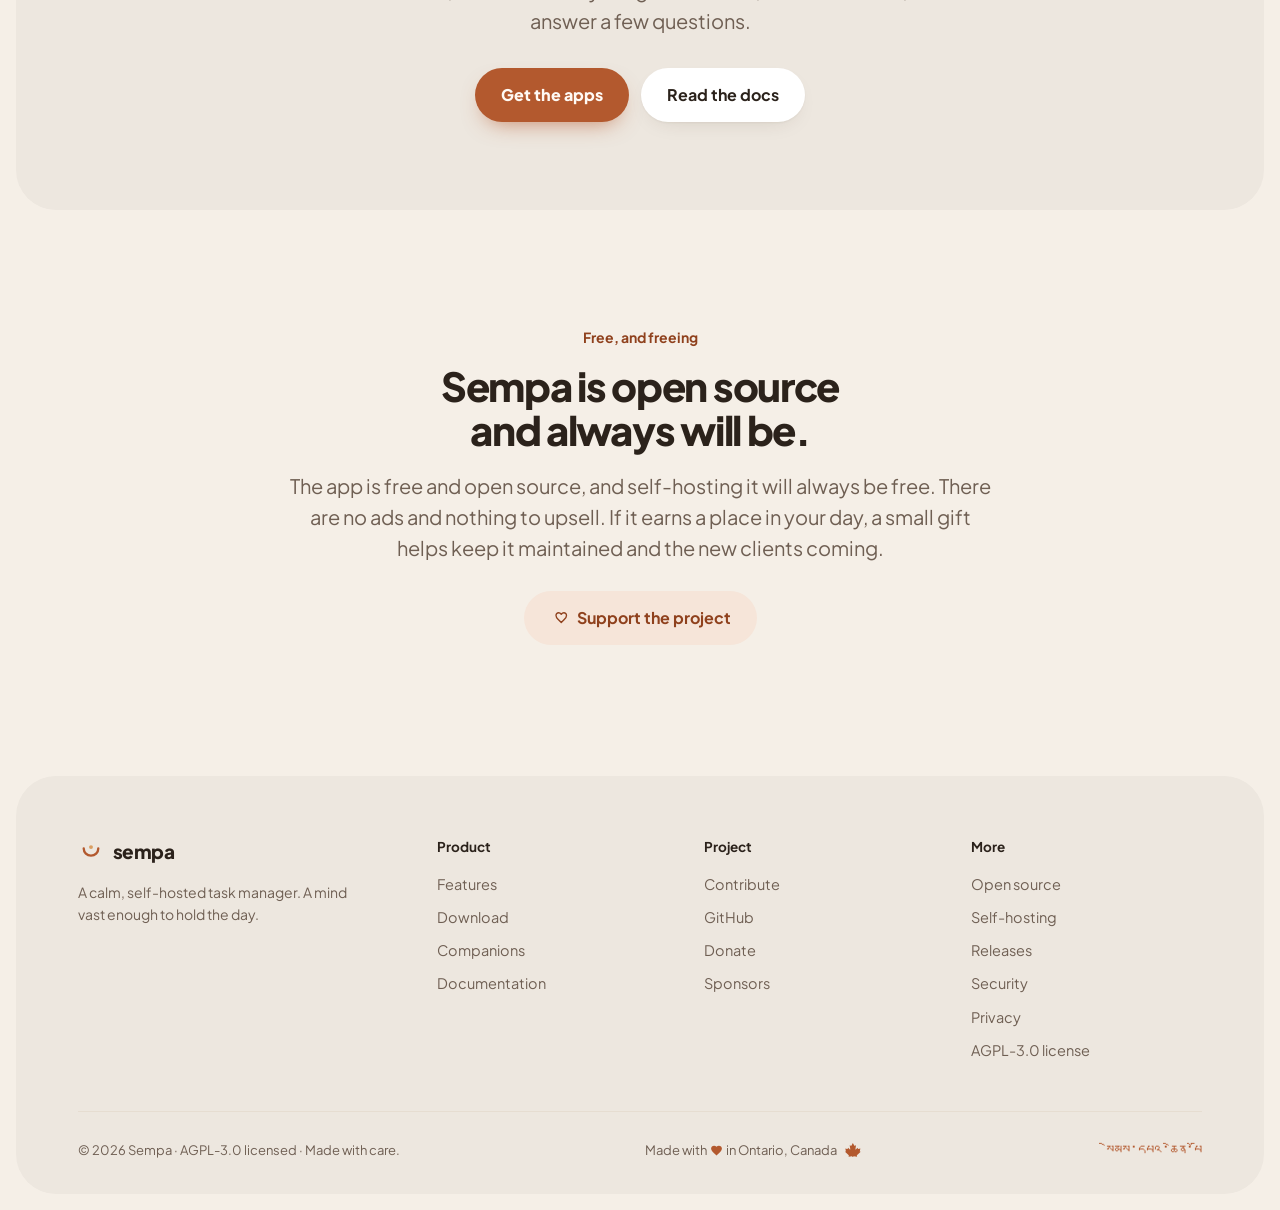
==== commit c206de74: "Restyle the site for the Sempa 1.27 visual refresh Bring sempa.ca in line with the app's 1.27 "cards" ====
--- a/index.html
+++ b/index.html
@@ -7,7 +7,7 @@
 <meta name="description" content="Sempa is a calm, self-hosted, open-source task manager. Plan your day, hold your focus, and close each evening with intention — your data stays on your server."/>
 <link rel="preconnect" href="https://fonts.googleapis.com"/>
 <link rel="preconnect" href="https://fonts.gstatic.com" crossorigin/>
-<link href="https://fonts.googleapis.com/css2?family=Plus+Jakarta+Sans:wght@400;500;600;700&family=JetBrains+Mono:wght@400;500;600&display=swap" rel="stylesheet"/>
+<link href="https://fonts.googleapis.com/css2?family=Plus+Jakarta+Sans:wght@400;500;600;700;800&family=JetBrains+Mono:wght@400;500;600&display=swap" rel="stylesheet"/>
 <script>(function(){try{var t=localStorage.getItem('sempa-site-theme')||'terracotta';var m=localStorage.getItem('sempa-site-mode')||'light';if(t==='oled')m='dark';document.documentElement.setAttribute('data-theme',t);if(m==='dark')document.documentElement.classList.add('dark');}catch(e){}})();</script>
 <link rel="icon" href="/favicon.ico?v=2" sizes="any"/>
 <link rel="icon" href="/assets/favicon.svg?v=2" type="image/svg+xml"/>
@@ -59,7 +59,7 @@
       <a class="icon-btn donate-hide" href="https://github.com/moorew/sempa" target="_blank" rel="noopener" aria-label="GitHub repository" title="GitHub">
         <svg viewBox="0 0 24 24" fill="currentColor" aria-hidden="true"><path d="M12 1.5A10.5 10.5 0 0 0 1.5 12c0 4.64 3 8.57 7.18 9.96.53.1.72-.23.72-.5v-1.76c-2.92.63-3.54-1.4-3.54-1.4-.48-1.22-1.17-1.55-1.17-1.55-.95-.65.07-.64.07-.64 1.06.07 1.61 1.09 1.61 1.09.94 1.6 2.46 1.14 3.06.87.1-.68.37-1.14.67-1.4-2.33-.27-4.78-1.16-4.78-5.18 0-1.15.41-2.08 1.08-2.82-.11-.27-.47-1.34.1-2.79 0 0 .88-.28 2.88 1.07a10 10 0 0 1 5.24 0c2-1.35 2.88-1.07 2.88-1.07.57 1.45.21 2.52.1 2.79.67.74 1.08 1.67 1.08 2.82 0 4.03-2.46 4.91-4.8 5.17.38.33.71.97.71 1.96v2.9c0 .28.19.61.73.5A10.5 10.5 0 0 0 22.5 12 10.5 10.5 0 0 0 12 1.5Z"/></svg>
       </a>
-      <a class="btn btn-primary donate-hide" href="donate.html" style="padding:9px 16px;font-size:14px">Donate</a>
+      <a class="btn btn-primary btn-sm donate-hide" href="donate.html">Donate</a>
       <button class="icon-btn nav-toggle" id="nav-toggle" aria-label="Menu">
         <svg viewBox="0 0 24 24" fill="none" stroke="currentColor" stroke-width="1.8" stroke-linecap="round"><path d="M3 6h18M3 12h18M3 18h18"/></svg>
       </button>
@@ -70,17 +70,117 @@
 <!-- ══ HERO ══ -->
 <section class="hero">
   <div class="wrap">
-    <p class="eyebrow reveal">Self-hosted · Open source · Private</p>
-    <h1 class="display reveal" style="margin-top:18px;max-width:14ch">A mind vast enough to hold the day.</h1>
-    <p class="lede reveal">Sempa is a calm task manager you run yourself. Plan each day with intention, hold your focus, and close the evening cleanly — with your email and calendar quietly pulled in. No lock-in, no ads, no one watching.</p>
-    <div class="hero-cta reveal">
-      <a class="btn btn-primary btn-lg" href="download.html">
-        <svg viewBox="0 0 24 24" fill="none" stroke="currentColor" stroke-width="2" stroke-linecap="round" stroke-linejoin="round"><path d="M12 3v12m0 0 4-4m-4 4-4-4M4 17v2a2 2 0 0 0 2 2h12a2 2 0 0 0 2-2v-2"/></svg>
-        Download Sempa
-      </a>
-      <a class="btn btn-ghost btn-lg" href="features.html">Explore features</a>
-    </div>
-    <p class="hero-note reveal"><span class="ui-sync" style="padding:4px 10px"><svg viewBox="0 0 24 24" fill="none" stroke="currentColor" stroke-width="2" stroke-linecap="round" stroke-linejoin="round"><path d="M21 12a9 9 0 1 1-2.6-6.4"/><path d="M21 4v4h-4"/></svg>Local-first</span>Runs fully offline · ~10 MB image · AGPL-3.0 licensed</p>
+    <div class="hero-grid">
+      <div class="hero-copy">
+        <a class="new-badge reveal" href="download.html"><span class="nb-dot" aria-hidden="true"></span>New in 1.27: a softer Sempa</a>
+        <p class="eyebrow reveal">Self-hosted · Open source · Private</p>
+        <h1 class="display reveal">A mind vast enough to hold the day.</h1>
+        <p class="lede reveal">Sempa is a calm task manager you run yourself. Plan each day with intention, hold your focus, and close the evening cleanly — with your email and calendar quietly pulled in. No lock-in, no ads, no one watching.</p>
+        <div class="hero-cta reveal">
+          <a class="btn btn-primary btn-lg" href="download.html">
+            <svg viewBox="0 0 24 24" fill="none" stroke="currentColor" stroke-width="2.2" stroke-linecap="round" stroke-linejoin="round"><path d="M12 3v12m0 0 4-4m-4 4-4-4M4 17v2a2 2 0 0 0 2 2h12a2 2 0 0 0 2-2v-2"/></svg>
+            Download Sempa
+          </a>
+          <a class="btn btn-ghost btn-lg" href="features.html">Explore features</a>
+        </div>
+        <p class="hero-pills reveal">
+          <span class="hp tint tint-strong hue-sage"><svg viewBox="0 0 24 24" fill="none" stroke="currentColor" stroke-width="2.4" stroke-linecap="round" stroke-linejoin="round" aria-hidden="true"><path d="M21 12a9 9 0 1 1-2.6-6.4"/><path d="M21 4v4h-4"/></svg>Local-first</span>
+          <span class="hp tint tint-strong hue-sky">Runs fully offline</span>
+          <span class="hp tint tint-strong hue-honey">~10 MB image</span>
+          <span class="hp tint tint-strong hue-lilac">AGPL-3.0 licensed</span>
+        </p>
+      </div>
+
+      <!-- Two live, themeable phones: Today in the site's mode, Schedule in the other -->
+      <div class="hero-phones reveal" role="img" aria-label="Sempa on Android: the Today list and the day's schedule, one in light mode and one in dark">
+       <div class="hp-in">
+        <div class="phone ph-a" aria-hidden="true">
+          <div class="ph-status"><span>9:41</span><i></i></div>
+          <div class="ph-body">
+            <div class="ph-head">
+              <div><div class="ph-eb">Monday, June 1</div><b>Today</b><small>3 tasks left</small></div>
+              <span class="ph-av">W</span>
+            </div>
+            <div class="ph-days">
+              <span class="ph-day"><b>30</b><span>Sat</span><i class="no"></i></span>
+              <span class="ph-day"><b>31</b><span>Sun</span><i class="no"></i></span>
+              <span class="ph-day on"><b>1</b><span>Mon</span><i></i></span>
+              <span class="ph-day"><b>2</b><span>Tue</span><i></i></span>
+              <span class="ph-day"><b>3</b><span>Wed</span><i></i></span>
+              <span class="ph-day"><b>4</b><span>Thu</span><i></i></span>
+              <span class="ph-day"><b>5</b><span>Fri</span><i></i></span>
+            </div>
+            <div class="ph-int">
+              <svg class="ph-ring" viewBox="0 0 36 36"><circle class="rt" cx="18" cy="18" r="14" fill="none" stroke-width="4"/><circle class="rv" cx="18" cy="18" r="14" fill="none" stroke-width="4" stroke-linecap="round" stroke-dasharray="22 88" transform="rotate(-90 18 18)"/><text x="18" y="21.3" text-anchor="middle">1/4</text></svg>
+              <div><div class="k">Today's intention</div><div class="v">Protect the morning for deep work; keep the afternoon light.</div></div>
+            </div>
+            <div class="ph-sh"><b>Today</b><span>2h 15m left</span></div>
+            <div class="ph-list">
+              <div class="ph-card"><span class="ph-ck done"><svg viewBox="0 0 24 24" fill="none" stroke="currentColor" stroke-width="4" stroke-linecap="round" stroke-linejoin="round"><path d="m5 12 5 5L20 6"/></svg></span><div class="ph-tx"><span class="ph-t done">Review MBR deck</span></div></div>
+              <div class="ph-card now"><span class="ph-ck on"></span><div class="ph-tx"><span class="ph-t">Draft launch notes</span><span class="ph-meta"><span class="ph-tag tint hue-sage">Writing</span><span class="ph-chip">18m / 45m</span></span></div><svg class="ph-pct" viewBox="0 0 28 28"><circle class="rt" cx="14" cy="14" r="11" fill="none" stroke-width="3"/><circle class="rv" cx="14" cy="14" r="11" fill="none" stroke-width="3" stroke-linecap="round" stroke-dasharray="27.6 69.1" transform="rotate(-90 14 14)"/><text x="14" y="16.8" text-anchor="middle">40%</text></svg></div>
+              <div class="ph-card"><span class="ph-ck"></span><div class="ph-tx"><span class="ph-t">Sync with design</span><span class="ph-meta"><span class="ph-tag tint hue-sky">Meetings</span><span class="ph-chip">11:00 · 30m</span></span></div></div>
+              <div class="ph-card"><span class="ph-ck"></span><div class="ph-tx"><span class="ph-t">Weekly review prep</span><span class="ph-meta"><span class="ph-tag tint hue-clay">Review</span><i class="hue-sage"></i><span class="ph-chip">1h</span></span></div></div>
+            </div>
+          </div>
+          <div class="ph-fab"><svg viewBox="0 0 24 24" fill="none" stroke="currentColor" stroke-width="2.6" stroke-linecap="round"><path d="M12 5v14M5 12h14"/></svg></div>
+          <div class="ph-tabs">
+            <span class="ph-tab on"><span><svg viewBox="0 0 24 24" fill="none" stroke="currentColor" stroke-width="2" stroke-linecap="round" stroke-linejoin="round"><rect x="3" y="4" width="18" height="18" rx="2"/><path d="M8 2v4M16 2v4M3 10h18"/><path d="m9 16 2 2 4-4"/></svg></span>Today</span>
+            <span class="ph-tab"><span><svg viewBox="0 0 24 24" fill="none" stroke="currentColor" stroke-width="2" stroke-linecap="round" stroke-linejoin="round"><rect x="3" y="4" width="18" height="18" rx="2"/><path d="M8 2v4M16 2v4M3 10h18M7 14h4M13 18h4"/></svg></span>Week</span>
+            <span class="ph-tab"><span><svg viewBox="0 0 24 24" fill="none" stroke="currentColor" stroke-width="2" stroke-linecap="round" stroke-linejoin="round"><path d="M2 3h6a4 4 0 0 1 4 4v14a3 3 0 0 0-3-3H2zM22 3h-6a4 4 0 0 0-4 4v14a3 3 0 0 1 3-3h7z"/></svg></span>Journal</span>
+            <span class="ph-tab"><span><svg viewBox="0 0 24 24" fill="none" stroke="currentColor" stroke-width="2" stroke-linecap="round" stroke-linejoin="round"><path d="m3 17 2 2 4-4M3 7l2 2 4-4M13 6h8M13 12h8M13 18h8"/></svg></span>Lists</span>
+            <span class="ph-tab"><span><svg viewBox="0 0 24 24" fill="none" stroke="currentColor" stroke-width="2" stroke-linecap="round"><path d="M4 6h16M4 12h16M4 18h16"/></svg></span>More</span>
+          </div>
+        </div>
+
+        <div class="phone ph-b dark" data-theme="terracotta" data-theme-flip aria-hidden="true">
+          <div class="ph-status"><span>10:18</span><i></i></div>
+          <div class="ph-body">
+            <div class="ph-top">
+              <span class="ph-rb"><svg viewBox="0 0 24 24" fill="none" stroke="currentColor" stroke-width="2.4" stroke-linecap="round" stroke-linejoin="round"><path d="m15 18-6-6 6-6"/></svg></span>
+              <span class="ttl">Schedule</span>
+              <span class="ph-av">W</span>
+            </div>
+            <div class="ph-head">
+              <div><b>June 1</b><small>6 blocks · 2 events</small></div>
+              <span class="ph-calbtn tint hue-sage"><svg viewBox="0 0 24 24" fill="none" stroke="currentColor" stroke-width="2" stroke-linecap="round" stroke-linejoin="round"><rect x="3" y="4" width="18" height="18" rx="2"/><path d="M8 2v4M16 2v4M3 10h18M8 14h.01M12 14h.01M16 14h.01M8 18h.01M12 18h.01"/></svg></span>
+            </div>
+            <div class="ph-days">
+              <span class="ph-day"><b>30</b><span>Sat</span><i class="no"></i></span>
+              <span class="ph-day"><b>31</b><span>Sun</span><i class="no"></i></span>
+              <span class="ph-day on"><b>1</b><span>Mon</span><i></i></span>
+              <span class="ph-day"><b>2</b><span>Tue</span><i></i></span>
+              <span class="ph-day"><b>3</b><span>Wed</span><i></i></span>
+              <span class="ph-day"><b>4</b><span>Thu</span><i></i></span>
+              <span class="ph-day"><b>5</b><span>Fri</span><i></i></span>
+            </div>
+            <div class="ph-tl">
+              <div class="ph-hr" style="top:20px"><span>9 AM</span><i></i></div>
+              <div class="ph-hr" style="top:70px"><span>10 AM</span><i></i></div>
+              <div class="ph-hr" style="top:120px"><span>11 AM</span><i></i></div>
+              <div class="ph-hr" style="top:170px"><span>12 PM</span><i></i></div>
+              <div class="ph-hr" style="top:220px"><span>1 PM</span><i></i></div>
+              <div class="ph-hr" style="top:270px"><span>2 PM</span><i></i></div>
+              <div class="ph-blk tint hue-honey done" style="top:1px;height:22px"><div><span class="bt">Morning review</span></div></div>
+              <div class="ph-blk tint hue-clay done" style="top:26px;height:35px"><div><span class="bt">Review MBR deck</span></div></div>
+              <div class="ph-blk now" style="top:76px;height:35px"><div><span class="bt">Draft launch notes</span><span class="bs">Focus · 18 of 45 min</span></div><span class="pause"><svg viewBox="0 0 24 24" fill="currentColor"><path d="M7 4h4v16H7zM13 4h4v16h-4z"/></svg></span></div>
+              <div class="ph-blk tint hue-sky" style="top:126px;height:22px"><div><span class="bt">Sync with design</span></div></div>
+              <div class="ph-blk tint hue-lilac" style="top:176px;height:46px"><div><span class="bt">Lunch</span><span class="bs">Personal calendar</span></div></div>
+              <div class="ph-blk tint hue-sage" style="top:251px;height:46px"><div><span class="bt">Weekly review prep</span><span class="bs">Deep work · 1h</span></div></div>
+              <div class="ph-now" style="top:85px"><b></b><i></i></div>
+            </div>
+          </div>
+          <div class="ph-tabs">
+            <span class="ph-tab on"><span><svg viewBox="0 0 24 24" fill="none" stroke="currentColor" stroke-width="2" stroke-linecap="round" stroke-linejoin="round"><rect x="3" y="4" width="18" height="18" rx="2"/><path d="M8 2v4M16 2v4M3 10h18"/><path d="m9 16 2 2 4-4"/></svg></span>Today</span>
+            <span class="ph-tab"><span><svg viewBox="0 0 24 24" fill="none" stroke="currentColor" stroke-width="2" stroke-linecap="round" stroke-linejoin="round"><rect x="3" y="4" width="18" height="18" rx="2"/><path d="M8 2v4M16 2v4M3 10h18M7 14h4M13 18h4"/></svg></span>Week</span>
+            <span class="ph-tab"><span><svg viewBox="0 0 24 24" fill="none" stroke="currentColor" stroke-width="2" stroke-linecap="round" stroke-linejoin="round"><path d="M2 3h6a4 4 0 0 1 4 4v14a3 3 0 0 0-3-3H2zM22 3h-6a4 4 0 0 0-4 4v14a3 3 0 0 1 3-3h7z"/></svg></span>Journal</span>
+            <span class="ph-tab"><span><svg viewBox="0 0 24 24" fill="none" stroke="currentColor" stroke-width="2" stroke-linecap="round" stroke-linejoin="round"><path d="m3 17 2 2 4-4M3 7l2 2 4-4M13 6h8M13 12h8M13 18h8"/></svg></span>Lists</span>
+            <span class="ph-tab"><span><svg viewBox="0 0 24 24" fill="none" stroke="currentColor" stroke-width="2" stroke-linecap="round"><path d="M4 6h16M4 12h16M4 18h16"/></svg></span>More</span>
+          </div>
+        </div>
+       </div>
+        <script>(function(){try{var r=document.documentElement,p=document.querySelector('[data-theme-flip]'),t=r.getAttribute('data-theme')||'terracotta';p.setAttribute('data-theme',t);p.classList.toggle('dark',t==='oled'||!r.classList.contains('dark'));}catch(e){}})();</script>
+      </div>
+    </div>
   </div>
   <div class="wrap hero-stage">
     <div class="appshot reveal" role="img" aria-label="Sempa week view — a calm Kanban across seven days with a reflection and calendar panel">
@@ -98,11 +198,11 @@
         <aside class="as-rail">
           <div class="as-logo"><svg viewBox="0 0 100 100" fill="none"><path d="M22,40 a28,28 0 0 0 56,0" stroke="currentColor" stroke-width="9" stroke-linecap="round"/><circle cx="50" cy="35" r="7.5" fill="currentColor"/></svg><b>sempa</b></div>
           <nav class="as-nav">
-            <div class="as-search"><svg viewBox="0 0 24 24" fill="none" stroke="currentColor" stroke-width="1.8" stroke-linecap="round" stroke-linejoin="round"><circle cx="11" cy="11" r="7"/><path d="m20 20-3.5-3.5"/></svg><span>Search</span><kbd>⌘K</kbd></div>
+            <div class="as-search"><svg viewBox="0 0 24 24" fill="none" stroke="currentColor" stroke-width="1.8" stroke-linecap="round" stroke-linejoin="round"><circle cx="11" cy="11" r="7"/><path d="m20 20-3.5-3.5"/></svg><span>Search</span><kbd>Ctrl K</kbd></div>
             <div class="as-i"><svg viewBox="0 0 24 24" fill="none" stroke="currentColor" stroke-width="1.8" stroke-linecap="round" stroke-linejoin="round"><rect x="3" y="4" width="18" height="18" rx="2"/><path d="M8 2v4M16 2v4M3 10h18"/><path d="m9 16 2 2 4-4"/></svg><span>Today</span></div>
-            <div class="as-i on"><svg viewBox="0 0 24 24" fill="none" stroke="currentColor" stroke-width="1.8" stroke-linecap="round" stroke-linejoin="round"><rect x="3" y="4" width="18" height="18" rx="2"/><path d="M8 2v4M16 2v4M3 10h18"/></svg><span>This Week</span></div>
+            <div class="as-i on"><svg viewBox="0 0 24 24" fill="none" stroke="currentColor" stroke-width="1.8" stroke-linecap="round" stroke-linejoin="round"><rect x="3" y="4" width="18" height="18" rx="2"/><path d="M8 2v4M16 2v4M3 10h18"/></svg><span>This week</span></div>
             <div class="as-sec">Rituals</div>
-            <div class="as-i"><svg viewBox="0 0 24 24" fill="none" stroke="currentColor" stroke-width="1.8" stroke-linecap="round" stroke-linejoin="round"><path d="M9 5H7a2 2 0 0 0-2 2v12a2 2 0 0 0 2 2h10a2 2 0 0 0 2-2V7a2 2 0 0 0-2-2h-2"/><rect x="9" y="3" width="6" height="4" rx="1"/><path d="m9 14 2 2 4-4"/></svg><span>Plan Day</span></div>
+            <div class="as-i"><svg viewBox="0 0 24 24" fill="none" stroke="currentColor" stroke-width="1.8" stroke-linecap="round" stroke-linejoin="round"><path d="M9 5H7a2 2 0 0 0-2 2v12a2 2 0 0 0 2 2h10a2 2 0 0 0 2-2V7a2 2 0 0 0-2-2h-2"/><rect x="9" y="3" width="6" height="4" rx="1"/><path d="m9 14 2 2 4-4"/></svg><span>Plan day</span></div>
             <div class="as-i"><svg viewBox="0 0 24 24" fill="none" stroke="currentColor" stroke-width="1.8" stroke-linecap="round" stroke-linejoin="round"><path d="M12 3a6 6 0 0 0 9 9 9 9 0 1 1-9-9Z"/></svg><span>Shutdown</span></div>
             <div class="as-sec">Inbox</div>
             <div class="as-i"><svg viewBox="0 0 24 24" fill="none" stroke="currentColor" stroke-width="1.8" stroke-linecap="round" stroke-linejoin="round"><rect x="3" y="5" width="18" height="14" rx="2"/><path d="m3 7 9 6 9-6"/></svg><span>Email</span></div>
@@ -121,41 +221,41 @@
         <div class="as-main">
           <div class="as-top">
             <span class="as-arw"><svg viewBox="0 0 24 24" fill="none" stroke="currentColor" stroke-width="2" stroke-linecap="round" stroke-linejoin="round"><path d="m15 18-6-6 6-6"/></svg></span>
-            <div class="as-wk"><div><div class="eb">This Week</div><b>Jun 1 – 7</b></div></div>
+            <div class="as-wk"><div><div class="eb">This week</div><b>Jun 1 – 7</b></div></div>
             <span class="as-arw"><svg viewBox="0 0 24 24" fill="none" stroke="currentColor" stroke-width="2" stroke-linecap="round" stroke-linejoin="round"><path d="m9 18 6-6-6-6"/></svg></span>
             <span class="as-chip" style="margin-left:14px"><span class="d"></span>All done today</span>
             <span class="as-chip" style="margin-left:auto">~1h 30m planned</span>
           </div>
           <div class="as-week">
+            <div class="as-col is-today">
+              <div class="as-dh"><span class="as-day"><span class="dow">Mon</span><span class="dn">1</span></span><span class="fr">4/3</span></div>
+              <div class="as-done"><svg viewBox="0 0 24 24" fill="none" stroke="currentColor" stroke-width="3" stroke-linecap="round" stroke-linejoin="round"><path d="m5 12 5 5L20 6"/></svg>1 done</div>
+              <div class="as-card"><span class="as-ck"></span><div><div class="t">Review MBR deck</div><div class="m"><b class="tint hue-clay">Work</b><span>9:00 · 45m</span></div></div></div>
+              <div class="as-add">+ Add task</div>
+            </div>
             <div class="as-col">
-              <div class="as-dh tdy"><span class="dow">Mon</span><span class="dn">1</span><span class="fr">4/3</span></div>
-              <div class="as-done"><svg viewBox="0 0 24 24" fill="none" stroke="currentColor" stroke-width="3" stroke-linecap="round" stroke-linejoin="round"><path d="m5 12 5 5L20 6"/></svg>1 done</div>
-              <div class="as-card"><div class="t">Review MBR deck</div><div class="m"><i style="background:var(--cal-terracotta-fg)"></i><span>9:00 · 45m</span></div></div>
+              <div class="as-dh"><span class="as-day"><span class="dow">Tue</span><span class="dn">2</span></span><span class="fr">4/3</span></div>
+              <div class="as-done"><svg viewBox="0 0 24 24" fill="none" stroke="currentColor" stroke-width="3" stroke-linecap="round" stroke-linejoin="round"><path d="m5 12 5 5L20 6"/></svg>3 done</div>
+              <div class="as-card"><span class="as-ck"></span><div><div class="t">Sync with design</div><div class="m"><b class="tint hue-sky">Design</b><span>11:00</span></div></div></div>
+              <div class="as-card"><span class="as-ck"></span><div><div class="t">Draft launch notes</div><div class="as-track"><i style="width:60%"></i></div></div></div>
               <div class="as-add">+ Add task</div>
             </div>
             <div class="as-col">
-              <div class="as-dh"><span class="dow">Tue</span><span class="dn">2</span><span class="fr">4/3</span></div>
+              <div class="as-dh"><span class="as-day"><span class="dow">Wed</span><span class="dn">3</span></span><span class="fr">3/5</span></div>
+              <div class="as-done"><svg viewBox="0 0 24 24" fill="none" stroke="currentColor" stroke-width="3" stroke-linecap="round" stroke-linejoin="round"><path d="m5 12 5 5L20 6"/></svg>5 done</div>
+              <div class="as-card"><span class="as-ck"></span><div><div class="t">Ship theme tokens</div><div class="m"><b class="tint hue-clay">Dev</b><i class="hue-sky"></i><span>14:00 · 1h</span></div></div></div>
+              <div class="as-add">+ Add task</div>
+            </div>
+            <div class="as-col">
+              <div class="as-dh"><span class="as-day"><span class="dow">Thu</span><span class="dn">4</span></span><span class="fr">3/4</span></div>
               <div class="as-done"><svg viewBox="0 0 24 24" fill="none" stroke="currentColor" stroke-width="3" stroke-linecap="round" stroke-linejoin="round"><path d="m5 12 5 5L20 6"/></svg>3 done</div>
-              <div class="as-card"><div class="t">Sync with design</div><div class="m"><i style="background:var(--cal-sage-fg)"></i><span>11:00</span></div></div>
-              <div class="as-card"><div class="t">Draft launch notes</div><div class="as-track"><i style="width:60%"></i></div></div>
+              <div class="as-card"><span class="as-ck"></span><div><div class="t">QA pass · mobile</div><div class="m"><b class="tint hue-honey">QA</b><span>10:30</span></div></div></div>
               <div class="as-add">+ Add task</div>
             </div>
             <div class="as-col">
-              <div class="as-dh"><span class="dow">Wed</span><span class="dn">3</span><span class="fr">3/5</span></div>
-              <div class="as-done"><svg viewBox="0 0 24 24" fill="none" stroke="currentColor" stroke-width="3" stroke-linecap="round" stroke-linejoin="round"><path d="m5 12 5 5L20 6"/></svg>5 done</div>
-              <div class="as-card"><div class="t">Ship theme tokens</div><div class="m"><i style="background:var(--cal-terracotta-fg)"></i><span>14:00 · 1h</span></div></div>
-              <div class="as-add">+ Add task</div>
-            </div>
-            <div class="as-col">
-              <div class="as-dh"><span class="dow">Thu</span><span class="dn">4</span><span class="fr">3/4</span></div>
+              <div class="as-dh"><span class="as-day"><span class="dow">Fri</span><span class="dn">5</span></span><span class="fr">5/2</span></div>
               <div class="as-done"><svg viewBox="0 0 24 24" fill="none" stroke="currentColor" stroke-width="3" stroke-linecap="round" stroke-linejoin="round"><path d="m5 12 5 5L20 6"/></svg>3 done</div>
-              <div class="as-card"><div class="t">QA pass · mobile</div><div class="m"><i style="background:var(--cal-amber-fg)"></i><span>10:30</span></div></div>
-              <div class="as-add">+ Add task</div>
-            </div>
-            <div class="as-col">
-              <div class="as-dh"><span class="dow">Fri</span><span class="dn">5</span><span class="fr">5/2</span></div>
-              <div class="as-done"><svg viewBox="0 0 24 24" fill="none" stroke="currentColor" stroke-width="3" stroke-linecap="round" stroke-linejoin="round"><path d="m5 12 5 5L20 6"/></svg>3 done</div>
-              <div class="as-card"><div class="t">Weekly review</div><div class="m"><i style="background:var(--cal-sage-fg)"></i><span>16:00</span></div></div>
+              <div class="as-card"><span class="as-ck"></span><div><div class="t">Weekly review</div><div class="m"><b class="tint hue-sage">Admin</b><span>16:00</span></div></div></div>
               <div class="as-add">+ Add task</div>
             </div>
           </div>
@@ -170,37 +270,11 @@
             <div class="dy on">7</div><div class="dy">8</div><div class="dy">9</div><div class="dy">10</div><div class="dy">11</div><div class="dy">12</div><div class="dy">13</div>
             <div class="dy">14</div><div class="dy">15</div><div class="dy">16</div><div class="dy">17</div><div class="dy">18</div><div class="dy">19</div><div class="dy">20</div>
           </div>
-          <div style="margin-top:16px" class="as-mh">This Week</div>
+          <div style="margin-top:16px" class="as-mh">This week</div>
           <div class="as-obj"><i></i>Investigate sync drift</div>
           <div class="as-obj"><i></i>MBR prep</div>
           <div class="as-obj"><i></i>Theme variants ship</div>
         </aside>
-      </div>
-    </div>
-    <div class="appshot-phone reveal" role="img" aria-label="Sempa on Android — the today view on a phone">
-      <div class="ph">
-        <div class="ph-screen">
-          <div class="ph-status"><span>9:41</span><span class="ph-sig"></span></div>
-          <div class="ph-head">
-            <div><div class="ph-eb">Monday</div><b>Today</b></div>
-            <span class="ph-av">W</span>
-          </div>
-          <div class="ph-prog">
-            <div class="ph-prow"><span>Today</span><span>2 of 4</span></div>
-            <div class="ph-trk"><i></i></div>
-          </div>
-          <div class="ph-card"><span class="ph-ck done"><svg viewBox="0 0 24 24" fill="none" stroke="currentColor" stroke-width="3.5" stroke-linecap="round" stroke-linejoin="round"><path d="m5 12 5 5L20 6"/></svg></span><span class="ph-t done">Review MBR deck</span></div>
-          <div class="ph-card"><span class="ph-ck"></span><span class="ph-t">Draft launch notes</span><span class="ph-m">9:00</span></div>
-          <div class="ph-card ip"><span class="ph-ck ip"></span><span class="ph-t">Sync with design</span></div>
-          <div class="ph-card"><span class="ph-ck"></span><span class="ph-t">Weekly review prep</span></div>
-          <div class="ph-fab"><svg viewBox="0 0 24 24" fill="none" stroke="currentColor" stroke-width="2.4" stroke-linecap="round"><path d="M12 5v14M5 12h14"/></svg></div>
-          <div class="ph-nav">
-            <span class="on"><svg viewBox="0 0 24 24" fill="none" stroke="currentColor" stroke-width="2" stroke-linecap="round" stroke-linejoin="round"><rect x="3" y="4" width="18" height="18" rx="2"/><path d="M8 2v4M16 2v4M3 10h18"/></svg>Today</span>
-            <span><svg viewBox="0 0 24 24" fill="none" stroke="currentColor" stroke-width="2" stroke-linecap="round" stroke-linejoin="round"><rect x="3" y="4" width="18" height="18" rx="2"/><path d="M3 10h18M12 10v12"/></svg>Week</span>
-            <span><svg viewBox="0 0 24 24" fill="none" stroke="currentColor" stroke-width="2" stroke-linecap="round" stroke-linejoin="round"><rect x="3" y="5" width="18" height="14" rx="2"/><path d="m3 7 9 6 9-6"/></svg>Inbox</span>
-            <span><svg viewBox="0 0 24 24" fill="none" stroke="currentColor" stroke-width="2" stroke-linecap="round"><circle cx="5" cy="12" r="1.6"/><circle cx="12" cy="12" r="1.6"/><circle cx="19" cy="12" r="1.6"/></svg>More</span>
-          </div>
-        </div>
       </div>
     </div>
   </div>
@@ -237,22 +311,22 @@
 
     <div class="grid g-4 reveal">
       <div class="card">
-        <div class="ic"><svg viewBox="0 0 24 24" fill="none" stroke="currentColor" stroke-width="1.8" stroke-linecap="round" stroke-linejoin="round"><rect x="3" y="4" width="18" height="18" rx="2"/><path d="M8 2v4M16 2v4M3 10h18"/></svg></div>
+        <div class="ic tint hue-clay"><svg viewBox="0 0 24 24" fill="none" stroke="currentColor" stroke-width="1.8" stroke-linecap="round" stroke-linejoin="round"><rect x="3" y="4" width="18" height="18" rx="2"/><path d="M8 2v4M16 2v4M3 10h18"/></svg></div>
         <h3>Plan the day</h3>
         <p>A guided morning ritual and a seven-day board you drag tasks across. Set the handful of outcomes that matter.</p>
       </div>
       <div class="card">
-        <div class="ic"><svg viewBox="0 0 24 24" fill="none" stroke="currentColor" stroke-width="1.8" stroke-linecap="round" stroke-linejoin="round"><circle cx="12" cy="12" r="9"/><path d="M12 8v4l3 2"/></svg></div>
+        <div class="ic tint hue-sage"><svg viewBox="0 0 24 24" fill="none" stroke="currentColor" stroke-width="1.8" stroke-linecap="round" stroke-linejoin="round"><circle cx="12" cy="12" r="9"/><path d="M12 8v4l3 2"/></svg></div>
         <h3>Hold your focus</h3>
         <p>Time-box work into the schedule, then enter Focus mode with a built-in Pomodoro that logs real time against your estimate.</p>
       </div>
       <div class="card">
-        <div class="ic"><svg viewBox="0 0 24 24" fill="none" stroke="currentColor" stroke-width="1.8" stroke-linecap="round" stroke-linejoin="round"><path d="M12 3a6 6 0 0 0 9 9 9 9 0 1 1-9-9Z"/></svg></div>
+        <div class="ic tint hue-lilac"><svg viewBox="0 0 24 24" fill="none" stroke="currentColor" stroke-width="1.8" stroke-linecap="round" stroke-linejoin="round"><path d="M12 3a6 6 0 0 0 9 9 9 9 0 1 1-9-9Z"/></svg></div>
         <h3>Close the evening</h3>
         <p>A shutdown ritual to tick off wins, reschedule what's left, and reflect — so the day is genuinely set down.</p>
       </div>
       <div class="card">
-        <div class="ic"><svg viewBox="0 0 24 24" fill="none" stroke="currentColor" stroke-width="1.8" stroke-linecap="round" stroke-linejoin="round"><rect x="3" y="5" width="18" height="14" rx="2"/><path d="m3 7 9 6 9-6"/></svg></div>
+        <div class="ic tint hue-sky"><svg viewBox="0 0 24 24" fill="none" stroke="currentColor" stroke-width="1.8" stroke-linecap="round" stroke-linejoin="round"><rect x="3" y="5" width="18" height="14" rx="2"/><path d="m3 7 9 6 9-6"/></svg></div>
         <h3>Pulled in for you</h3>
         <p>Star an email and it becomes a task. See calendar events beside your plan. Sync assigned Jira issues. All optional.</p>
       </div>
@@ -267,8 +341,8 @@
             <div style="flex:1">
               <div class="tt">Review the MBR deck</div>
               <div class="meta">
-                <span class="evt-pill" style="background:var(--cal-terracotta-bg);color:var(--cal-terracotta-fg)">9:00 · 45m</span>
-                <span class="tagdot"><i style="background:var(--cal-sage-fg)"></i>deep work</span>
+                <span class="evt-pill tint hue-sage">deep work</span>
+                <span class="evt-pill chip-time">9:00 · 45m</span>
               </div>
             </div>
           </div>
@@ -445,20 +519,20 @@
         <div style="display:flex;flex-direction:column;align-items:center;width:100%;max-width:300px">
           <div style="display:flex;gap:14px">
             <div style="display:flex;flex-direction:column;align-items:center;gap:6px;font-size:11px;color:var(--sempa-text-soft)">
-              <div style="width:46px;height:46px;border-radius:13px;background:var(--card-bg);border:1px solid var(--card-border);display:flex;align-items:center;justify-content:center;color:var(--sempa-accent)"><svg width="21" height="21" viewBox="0 0 24 24" fill="none" stroke="currentColor" stroke-width="1.7" stroke-linecap="round" stroke-linejoin="round"><rect x="3" y="5" width="18" height="12" rx="2"/><path d="M2 20h20"/></svg></div>Laptop
+              <div style="width:52px;height:52px;border-radius:999px;background:var(--card-bg);box-shadow:var(--sempa-shadow-1);display:flex;align-items:center;justify-content:center;color:var(--sempa-accent)"><svg width="21" height="21" viewBox="0 0 24 24" fill="none" stroke="currentColor" stroke-width="1.7" stroke-linecap="round" stroke-linejoin="round"><rect x="3" y="5" width="18" height="12" rx="2"/><path d="M2 20h20"/></svg></div>Laptop
             </div>
             <div style="display:flex;flex-direction:column;align-items:center;gap:6px;font-size:11px;color:var(--sempa-text-soft)">
-              <div style="width:46px;height:46px;border-radius:13px;background:var(--card-bg);border:1px solid var(--card-border);display:flex;align-items:center;justify-content:center;color:var(--sempa-accent)"><svg width="21" height="21" viewBox="0 0 24 24" fill="none" stroke="currentColor" stroke-width="1.7" stroke-linecap="round" stroke-linejoin="round"><rect x="7" y="3" width="10" height="18" rx="2"/><path d="M11 18h2"/></svg></div>Phone
+              <div style="width:52px;height:52px;border-radius:999px;background:var(--card-bg);box-shadow:var(--sempa-shadow-1);display:flex;align-items:center;justify-content:center;color:var(--sempa-accent)"><svg width="21" height="21" viewBox="0 0 24 24" fill="none" stroke="currentColor" stroke-width="1.7" stroke-linecap="round" stroke-linejoin="round"><rect x="7" y="3" width="10" height="18" rx="2"/><path d="M11 18h2"/></svg></div>Phone
             </div>
           </div>
           <div style="display:flex;flex-direction:column;align-items:center;margin:3px 0">
-            <div style="width:2px;height:16px;background:var(--sempa-border)"></div>
-            <div style="display:flex;align-items:center;gap:7px;padding:5px 13px;border-radius:20px;background:var(--sempa-accent-bg);color:var(--sempa-accent);font-size:11px;font-weight:600"><svg width="13" height="13" viewBox="0 0 24 24" fill="none" stroke="currentColor" stroke-width="2" stroke-linecap="round" stroke-linejoin="round"><rect x="4" y="11" width="16" height="10" rx="2"/><path d="M8 11V7a4 4 0 0 1 8 0v4"/></svg>Your tailnet · encrypted</div>
-            <div style="width:2px;height:16px;background:var(--sempa-border)"></div>
-          </div>
-          <div style="display:flex;align-items:center;gap:11px;padding:13px 18px;border-radius:14px;background:var(--card-bg);border:1px solid var(--card-border);box-shadow:var(--shadow-card)">
-            <svg width="24" height="24" viewBox="0 0 100 100" fill="none" style="color:var(--sempa-accent)"><path d="M22,40 a28,28 0 0 0 56,0" stroke="currentColor" stroke-width="9" stroke-linecap="round"/><circle cx="50" cy="35" r="7.5" fill="currentColor"/></svg>
-            <div><div style="font-weight:600;font-size:13.5px;color:var(--sempa-text)">Your Sempa server</div><div class="mono" style="font-size:10.5px;color:var(--sempa-text-dim)">sempa.tail1234.ts.net</div></div>
+            <div style="width:2px;height:16px;border-radius:2px;background:var(--sempa-track)"></div>
+            <div style="display:flex;align-items:center;gap:7px;height:30px;padding:0 13px;border-radius:999px;background:var(--sempa-accent-bg);color:var(--sempa-accent-ink);font-size:11.5px;font-weight:700"><svg width="13" height="13" viewBox="0 0 24 24" fill="none" stroke="currentColor" stroke-width="2" stroke-linecap="round" stroke-linejoin="round"><rect x="4" y="11" width="16" height="10" rx="2"/><path d="M8 11V7a4 4 0 0 1 8 0v4"/></svg>Your tailnet · encrypted</div>
+            <div style="width:2px;height:16px;border-radius:2px;background:var(--sempa-track)"></div>
+          </div>
+          <div style="display:flex;align-items:center;gap:12px;padding:14px 20px 14px 16px;border-radius:22px;background:var(--card-bg);box-shadow:var(--sempa-shadow-1)">
+            <svg width="24" height="24" viewBox="0 0 100 100" fill="none" style="color:var(--sempa-accent-ink)"><path d="M22,40 a28,28 0 0 0 56,0" stroke="currentColor" stroke-width="9" stroke-linecap="round"/><circle cx="50" cy="35" r="7.5" fill="currentColor"/></svg>
+            <div><div style="font-weight:700;font-size:13.5px;color:var(--sempa-text)">Your Sempa server</div><div class="mono" style="font-size:10.5px;color:var(--sempa-text-soft)">sempa.tail1234.ts.net</div></div>
           </div>
         </div>
       </div>
@@ -559,41 +633,37 @@
       try{ localStorage.setItem(KEY,'1'); }catch(e){}
     });
   })();
-  // Home theme showcase cards (light previews; click re-skins the whole site)
+  // Home theme showcase cards. Each preview carries its own data-theme, so it is
+  // drawn from that palette's real light tokens (OLED is dark-only). Click re-skins the site.
   (function(){
-    var P = {
-      terracotta:['#f0ece3','#faf8f4','#b3592e','#ffffff','#e2dcd3','Warm clay'],
-      forest:['#eef1ea','#f6f8f3','#3f6f47','#ffffff','#dde2d6','Pine green'],
-      plum:['#f1ecf4','#f8f5fa','#7a4a9e','#ffffff','#e4dce8','Aubergine'],
-      slate:['#eef0f2','#f6f7f9','#4a5a6b','#ffffff','#e0e3e7','Graphite'],
-      oled:['#000000','#0c0c0c','#e08246','#0c0c0c','#1f1f1f','Dark only · OLED'],
-      ocean:['#e9eef3','#f4f7fa','#2f6499','#ffffff','#dae1e8','Marine blue']
-    };
     var order=['terracotta','forest','plum','slate','oled','ocean'];
     var names={terracotta:'Terracotta',forest:'Forest',plum:'Plum',slate:'Slate',oled:'OLED Black',ocean:'Ocean'};
+    var subs={terracotta:'Warm clay',forest:'Pine green',plum:'Aubergine',slate:'Graphite',oled:'Dark only · OLED',ocean:'Marine blue'};
     var host=document.getElementById('home-theme-cards'); if(!host) return;
     host.innerHTML = order.map(function(id){
-      var c=P[id];
       return '<button class="tcardx" data-apply="'+id+'" aria-label="Preview '+names[id]+' theme">'+
-        '<div class="prev" style="background:'+c[1]+'">'+
-          '<div class="pr-rail" style="background:'+c[0]+';border-right:1px solid '+c[4]+'">'+
-            '<div class="pr-dot" style="background:'+c[2]+'"></div>'+
-            '<div class="pr-l" style="background:'+c[2]+';width:72%"></div>'+
-            '<div class="pr-l" style="background:'+c[4]+';width:90%"></div>'+
+        '<div class="prev" data-theme="'+id+'" aria-hidden="true">'+
+          '<div class="pr-rail">'+
+            '<div class="pr-dot"></div>'+
+            '<div class="pr-l on" style="width:88%"></div>'+
+            '<div class="pr-l" style="width:70%"></div>'+
+            '<div class="pr-l" style="width:80%"></div>'+
           '</div>'+
           '<div class="pr-main">'+
-            '<div class="pr-card" style="background:'+c[3]+';border:1px solid '+c[4]+'"><span class="pr-pill" style="background:'+c[2]+'"></span><span class="pr-tx" style="background:'+c[4]+'"></span></div>'+
-            '<div class="pr-card" style="background:'+c[3]+';border:1px solid '+c[4]+'"><span class="pr-pill" style="background:'+c[4]+'"></span><span class="pr-tx" style="background:'+c[4]+';max-width:55%"></span></div>'+
+            '<div class="pr-card"><span class="pr-pill on"></span><span class="pr-tx"></span></div>'+
+            '<div class="pr-card"><span class="pr-pill"></span><span class="pr-tx" style="max-width:55%"></span></div>'+
+            '<div class="pr-btn"></div>'+
           '</div>'+
         '</div>'+
-        '<div class="cap"><div><div class="nm">'+names[id]+'</div><div class="sb">'+c[5]+'</div></div>'+
+        '<div class="cap"><div><div class="nm">'+names[id]+'</div><div class="sb">'+subs[id]+'</div></div>'+
         (id==='oled'?'<span class="badge">Dark</span>':'')+'</div>'+
       '</button>';
     }).join('');
     host.querySelectorAll('[data-apply]').forEach(function(b){
       b.addEventListener('click',function(){
         var id=b.getAttribute('data-apply');
-        var mode = id==='oled' ? 'dark' : (localStorage.getItem('sempa-site-mode')||'light');
+        var mode='light'; try{ mode = localStorage.getItem('sempa-site-mode')||'light'; }catch(e){}
+        if(id==='oled') mode='dark';
         window.SempaSite.apply(id, mode);
       });
     });
--- a/assets/site.css
+++ b/assets/site.css
@@ -1,21 +1,35 @@
 /* ════════════════════════════════════════════════════════════════════════
-   SEMPA · website — shared styles
+   SEMPA · website: shared styles  (1.27 refresh)
    Built on the app's own --sempa-* token layer (themes.css) so the entire
-   site re-skins with the theme switcher. Calm, warm, editorial.
+   site re-skins with the theme switcher.
+
+   1.27 language, same as the app: "cards on paper". Raised surfaces carry
+   soft elevation instead of hairline borders, every control is a pill,
+   colour arrives in soft blocks rather than thin lines, and labels are
+   sentence case. Only tokens are used for colour, so all six themes work.
    ════════════════════════════════════════════════════════════════════════ */
 @import url('themes.css');
-
-@font-face{font-family:'fallback';src:local('system-ui')}
 
 :root{
   --maxw:1180px;
   --ease:cubic-bezier(.22,.61,.36,1);
-  --r-sm:9px; --r-md:14px; --r-lg:20px; --r-xl:28px;
-  --shadow-card:0 1px 2px rgba(0,0,0,.04), 0 8px 24px -16px rgba(0,0,0,.18);
-  --shadow-float:0 30px 70px -32px rgba(0,0,0,.45);
+  /* Shape scale (mirrors the app's 1.27 radius roles) */
+  --r-sm:10px; --r-md:18px; --r-lg:24px; --r-xl:28px; --r-block:40px;
+  /* Legacy aliases kept for page-level CSS; they resolve to the theme's elevation */
+  --shadow-card:var(--sempa-shadow-1);
+  --shadow-float:var(--sempa-shadow-2);
+  /* Soft blocks, derived from the active theme so every palette works.
+     band  = a section block a shade off the canvas (darker in light themes,
+             lifted in dark, and always below the raised cards that sit on it)
+     stage = a warm accent-tinted block that holds live UI pieces */
+  --band-bg:color-mix(in srgb, var(--sempa-text) 4%, var(--sempa-bg-main));
+  --stage-bg:color-mix(in srgb, var(--sempa-accent) 8%, var(--sempa-bg-main));
+  --hero-stage-bg:color-mix(in srgb, var(--sempa-accent) 16%, var(--sempa-bg-main));
+  /* Tint hues for soft colour blocks (hero badges, icon tiles, mock tags and
+     calendar blocks). Like the app's tag colours these are data colours: .tint
+     mixes them into the active theme, so they hold AA contrast in every palette. */
+  --hue-clay:#d27a4c; --hue-sage:#5f9a6c; --hue-sky:#5d8ccc; --hue-lilac:#9a7cc8; --hue-honey:#b98a35;
 }
-/* Default theme = terracotta light (matches the app default) */
-html:not([data-theme]){--sempa-bg-main:#faf8f4;}
 
 *{box-sizing:border-box;margin:0;padding:0}
 html{scroll-behavior:smooth;-webkit-text-size-adjust:100%}
@@ -30,502 +44,650 @@
 .mono{font-family:'JetBrains Mono',ui-monospace,monospace}
 a{color:inherit;text-decoration:none}
 img{max-width:100%;display:block}
-::selection{background:var(--sempa-accent);color:var(--sempa-btn-fg)}
+::selection{background:var(--sempa-btn-bg);color:var(--sempa-btn-fg)}
 
 .wrap{max-width:var(--maxw);margin:0 auto;padding:0 28px}
 .narrow{max-width:760px;margin-inline:auto}
 
 /* ── Typography ──────────────────────────────────────────────────────── */
-h1,h2,h3,h4{letter-spacing:-.025em;line-height:1.08;font-weight:600;color:var(--sempa-text);text-wrap:balance}
-.display{font-size:clamp(40px,6.4vw,76px);font-weight:600;letter-spacing:-.035em;line-height:1.02}
-.h1{font-size:clamp(32px,4.6vw,52px)}
-.h2{font-size:clamp(26px,3.4vw,40px)}
-.h3{font-size:clamp(20px,2.2vw,26px)}
-.lede{font-size:clamp(18px,2.1vw,22px);line-height:1.5;color:var(--sempa-text-soft);font-weight:400;text-wrap:pretty}
-.eyebrow{font-family:'JetBrains Mono',monospace;font-size:12px;font-weight:500;letter-spacing:.22em;
-  text-transform:uppercase;color:var(--sempa-accent)}
+h1,h2,h3,h4{letter-spacing:-.025em;line-height:1.1;font-weight:700;color:var(--sempa-text);text-wrap:balance}
+.display{font-size:clamp(42px,5.2vw,64px);font-weight:800;letter-spacing:-.045em;line-height:1.02}
+.h1{font-size:clamp(32px,4.4vw,50px);font-weight:800;letter-spacing:-.035em}
+.h2{font-size:clamp(27px,3.3vw,40px);font-weight:800;letter-spacing:-.032em}
+.h3{font-size:clamp(20px,2.2vw,26px);font-weight:800;letter-spacing:-.022em}
+.lede{font-size:clamp(17.5px,1.9vw,20px);line-height:1.55;color:var(--sempa-text-soft);font-weight:400;text-wrap:pretty}
+/* Sentence-case label above a heading (1.27: no tracked ALL-CAPS mono eyebrows) */
+.eyebrow{font-size:14px;font-weight:700;letter-spacing:0;text-transform:none;color:var(--sempa-accent-ink)}
 .muted{color:var(--sempa-text-soft)}
 .dim{color:var(--sempa-text-dim)}
 
-/* ── Buttons ─────────────────────────────────────────────────────────── */
-.btn{display:inline-flex;align-items:center;gap:9px;font:inherit;font-size:15px;font-weight:600;
-  padding:13px 22px;border-radius:var(--r-md);border:1px solid transparent;cursor:pointer;
-  transition:transform .14s var(--ease), background .2s, border-color .2s, color .2s;line-height:1;white-space:nowrap}
-.btn svg{width:18px;height:18px}
+/* ── Buttons (pills) ─────────────────────────────────────────────────── */
+.btn{display:inline-flex;align-items:center;justify-content:center;gap:9px;font:inherit;font-size:15px;font-weight:700;
+  min-height:44px;padding:0 20px;border-radius:999px;border:0;cursor:pointer;line-height:1.15;white-space:nowrap;
+  transition:transform .14s var(--ease), filter .2s, background-color .2s, color .2s, box-shadow .2s}
+.btn svg{width:18px;height:18px;flex-shrink:0}
 .btn:active{transform:scale(.97)}
-.btn-primary{background:var(--sempa-btn-bg);color:var(--sempa-btn-fg)}
+.btn-primary{background:var(--sempa-btn-bg);color:var(--sempa-btn-fg);box-shadow:var(--sempa-shadow-accent)}
 .btn-primary:hover{filter:brightness(1.06)}
-.btn-ghost{background:transparent;color:var(--sempa-text);border-color:var(--sempa-border)}
-.btn-ghost:hover{background:var(--sempa-accent-bg);border-color:var(--sempa-accent);color:var(--sempa-accent)}
-.btn-soft{background:var(--sempa-accent-bg);color:var(--sempa-accent)}
-.btn-soft:hover{filter:brightness(.98);transform:translateY(-1px)}
-.btn-lg{font-size:16px;padding:16px 28px}
+/* Secondary = surface pill on the canvas; on a raised card it sits on the inset fill */
+.btn-ghost{background:var(--sempa-bg-panel);color:var(--sempa-text);box-shadow:var(--sempa-shadow-1)}
+.btn-ghost:hover{color:var(--sempa-accent-ink)}
+:where(.card,.plat,.give,.res,.feat,.contact-card,.sec-card .body,.cert .body) .btn-ghost{background:var(--sempa-fill);box-shadow:none}
+.btn-soft{background:var(--sempa-accent-bg);color:var(--sempa-accent-ink)}
+.btn-soft:hover{filter:brightness(.98)}
+.btn-lg{min-height:54px;padding:0 26px;font-size:16px}
+.btn-lg.btn-primary{font-weight:800}
+.btn-sm{min-height:40px;padding:0 18px;font-size:14px}
 
 /* ── Dev banner ──────────────────────────────────────────────────────── */
-.dev-banner{position:relative;z-index:70;background:var(--sempa-accent-bg);
-  border-bottom:1px solid color-mix(in srgb,var(--sempa-accent) 28%,transparent)}
+.dev-banner{position:relative;z-index:70;max-width:calc(var(--maxw) - 40px);margin:14px auto 0;
+  border-radius:22px;background:var(--sempa-accent-bg)}
 .dev-banner[hidden]{display:none}
-.dev-banner-in{max-width:var(--maxw);margin:0 auto;padding:10px 28px;display:flex;align-items:center;gap:14px}
+.dev-banner-in{padding:9px 10px 9px 20px;display:flex;align-items:center;gap:14px}
 .dev-banner .db-dot{flex-shrink:0;width:8px;height:8px;border-radius:50%;background:var(--sempa-accent);
   box-shadow:0 0 0 0 color-mix(in srgb,var(--sempa-accent) 60%,transparent);animation:db-pulse 2.4s var(--ease) infinite}
 @keyframes db-pulse{0%{box-shadow:0 0 0 0 color-mix(in srgb,var(--sempa-accent) 55%,transparent)}70%,100%{box-shadow:0 0 0 7px transparent}}
 @media (prefers-reduced-motion:reduce){.dev-banner .db-dot{animation:none}}
 .dev-banner p{font-size:14px;line-height:1.45;color:var(--sempa-text);margin:0;flex:1;text-wrap:pretty}
-.dev-banner p b{color:var(--sempa-accent);font-weight:600}
-.dev-banner .db-btn{flex-shrink:0;font-size:13.5px;font-weight:600;color:var(--sempa-btn-fg);background:var(--sempa-btn-bg);
-  display:inline-flex;align-items:center;gap:6px;white-space:nowrap;padding:7px 15px;border-radius:9px;transition:.15s}
+.dev-banner p b{color:var(--sempa-accent-ink);font-weight:700}
+.dev-banner .db-btn{flex-shrink:0;font-size:13.5px;font-weight:700;color:var(--sempa-btn-fg);background:var(--sempa-btn-bg);
+  display:inline-flex;align-items:center;gap:6px;white-space:nowrap;height:36px;padding:0 16px;border-radius:999px;transition:.15s}
 .dev-banner .db-btn:hover{filter:brightness(1.06)}
 .dev-banner .db-btn svg{width:14px;height:14px}
-.dev-banner .db-close{flex-shrink:0;width:30px;height:30px;border-radius:8px;border:0;background:transparent;
-  color:var(--sempa-text-soft);cursor:pointer;display:flex;align-items:center;justify-content:center;transition:.15s}
-.dev-banner .db-close:hover{background:color-mix(in srgb,var(--sempa-accent) 14%,transparent);color:var(--sempa-accent)}
+.dev-banner .db-close{flex-shrink:0;width:36px;height:36px;border-radius:999px;border:0;background:transparent;
+  color:var(--sempa-accent-ink);cursor:pointer;display:flex;align-items:center;justify-content:center;transition:.15s}
+.dev-banner .db-close:hover{background:color-mix(in srgb,var(--sempa-accent) 14%,transparent)}
 .dev-banner .db-close svg{width:17px;height:17px}
 @media (max-width:720px){
-  .dev-banner-in{flex-wrap:wrap;gap:8px 12px;padding:10px 18px}
+  .dev-banner{margin:10px 12px 0}
+  .dev-banner-in{flex-wrap:wrap;gap:8px 12px;padding:12px 10px 12px 18px}
   .dev-banner p{flex:1 1 100%;order:1;font-size:13px}
   .dev-banner .db-dot{order:0}
-  .dev-banner .db-close{order:0;margin-left:auto}
+  .dev-banner .db-close{order:0;margin-left:auto;margin-top:-6px}
   .dev-banner .db-btn{order:2}
 }
 
-/* ── Nav ─────────────────────────────────────────────────────────────── */
-.nav{position:sticky;top:0;z-index:60;background:color-mix(in srgb, var(--sempa-bg-main) 82%, transparent);
-  backdrop-filter:blur(16px) saturate(1.2);border-bottom:1px solid var(--sempa-border)}
-.nav-in{max-width:var(--maxw);margin:0 auto;padding:0 28px;height:66px;display:flex;align-items:center;gap:28px}
-.brand{display:flex;align-items:center;gap:10px;font-weight:600;font-size:19px;letter-spacing:-.02em}
-.brand svg{width:26px;height:26px;color:var(--sempa-accent)}
-.nav-links{display:flex;gap:4px;margin-left:8px}
-.nav-links a{font-size:15px;font-weight:500;color:var(--sempa-text-soft);padding:8px 13px;border-radius:9px;transition:.15s}
-.nav-links a:hover{color:var(--sempa-text);background:color-mix(in srgb,var(--sempa-text) 7%, transparent)}
-.nav-links a.active{color:var(--sempa-accent)}
-.nav-right{margin-left:auto;display:flex;align-items:center;gap:8px}
-.icon-btn{width:38px;height:38px;border-radius:10px;border:1px solid var(--sempa-border);background:transparent;
+/* ── Nav: a floating white pill ──────────────────────────────────────── */
+.nav{position:sticky;top:0;z-index:60;padding:14px 20px 0;pointer-events:none}
+.nav-in{pointer-events:auto;position:relative;max-width:calc(var(--maxw) - 40px);margin:0 auto;height:60px;
+  padding:0 10px 0 22px;display:flex;align-items:center;gap:20px;
+  background:var(--sempa-bg-panel);border-radius:999px;box-shadow:var(--sempa-shadow-1)}
+.brand{display:flex;align-items:center;gap:9px;font-weight:800;font-size:19px;letter-spacing:-.03em;color:var(--sempa-text)}
+.brand svg{width:26px;height:26px;color:var(--sempa-accent);flex-shrink:0}
+.brand svg circle,.as-logo svg circle{fill:var(--sempa-amber)}
+.nav-links{display:flex;gap:2px}
+.nav-links a{height:38px;padding:0 14px;border-radius:999px;display:inline-flex;align-items:center;
+  font-size:14.5px;font-weight:600;color:var(--sempa-text);transition:background-color .15s,color .15s}
+.nav-links a:hover{background:var(--sempa-fill)}
+.nav-links a.active{background:var(--sempa-accent-bg);color:var(--sempa-accent-ink)}
+.nav-right{margin-left:auto;display:flex;align-items:center;gap:6px}
+.icon-btn{width:40px;height:40px;border-radius:999px;border:0;background:var(--sempa-fill);
   color:var(--sempa-text-soft);display:flex;align-items:center;justify-content:center;cursor:pointer;transition:.15s;position:relative}
-.icon-btn:hover{color:var(--sempa-accent);border-color:var(--sempa-accent)}
+.icon-btn:hover{color:var(--sempa-accent-ink);background:var(--sempa-accent-bg)}
 .icon-btn svg{width:18px;height:18px}
 .nav-toggle{display:none}
 
-/* Theme popover */
-.theme-pop{position:absolute;top:48px;right:0;width:228px;background:var(--card-bg);border:1px solid var(--sempa-border);
-  border-radius:var(--r-md);box-shadow:var(--shadow-float);padding:12px;z-index:80;display:none}
+/* Theme popover. Each option carries its own data-theme attribute (site.js
+   reads it), and themes.css selectors are unscoped, so the option buttons
+   would pick up their own palette. The popover captures the page's tokens
+   once (--tp-*) and the options read those instead. */
+.theme-pop{
+  --tp-text:var(--sempa-text); --tp-soft:var(--sempa-text-soft); --tp-fill:var(--sempa-fill);
+  --tp-panel:var(--sempa-bg-panel); --tp-ink:var(--sempa-accent-ink); --tp-abg:var(--sempa-accent-bg);
+  --tp-sh:var(--sempa-shadow-1);
+  position:absolute;top:52px;right:-6px;width:252px;background:var(--sempa-bg-panel);
+  border-radius:24px;box-shadow:var(--sempa-shadow-2);padding:14px;z-index:80;display:none}
 .theme-pop.open{display:block;animation:pop .18s var(--ease)}
 @keyframes pop{from{opacity:0;transform:translateY(-6px)}to{opacity:1;transform:none}}
-.theme-pop .tp-h{font-family:'JetBrains Mono',monospace;font-size:10px;letter-spacing:.16em;text-transform:uppercase;
-  color:var(--sempa-text-dim);padding:2px 6px 8px}
+.theme-pop .tp-h{font-size:12.5px;font-weight:700;color:var(--tp-soft);padding:0 6px 10px}
 .tp-grid{display:grid;grid-template-columns:1fr 1fr;gap:6px}
-.tp-opt{display:flex;align-items:center;gap:8px;padding:8px 9px;border-radius:9px;cursor:pointer;border:1px solid transparent;
-  font-size:13px;font-weight:500;color:var(--sempa-text-soft);background:color-mix(in srgb,var(--sempa-text) 4%,transparent)}
-.tp-opt:hover{color:var(--sempa-text)}
-.tp-opt.sel{border-color:var(--sempa-accent);color:var(--sempa-accent)}
-.tp-sw{width:16px;height:16px;border-radius:5px;flex-shrink:0;border:1px solid rgba(0,0,0,.12)}
-.tp-mode{display:flex;gap:6px;margin-top:10px;padding-top:10px;border-top:1px solid var(--sempa-border)}
-.tp-mode button{flex:1;border:1px solid var(--sempa-border);background:transparent;border-radius:9px;padding:8px;
-  font:inherit;font-size:12.5px;font-weight:600;color:var(--sempa-text-soft);cursor:pointer;display:flex;align-items:center;justify-content:center;gap:6px}
+.tp-opt{display:flex;align-items:center;gap:8px;height:38px;padding:0 12px 0 9px;border-radius:999px;cursor:pointer;border:0;
+  font:inherit;font-size:13px;font-weight:600;color:var(--tp-soft);background:var(--tp-fill);transition:.15s}
+.tp-opt:hover{color:var(--tp-text)}
+.tp-opt.sel{background:var(--tp-abg);color:var(--tp-ink)}
+.tp-sw{width:20px;height:20px;border-radius:999px;flex-shrink:0;box-shadow:inset 0 0 0 1px rgba(0,0,0,.1)}
+.tp-mode{display:flex;gap:4px;margin-top:12px;padding:4px;border-radius:999px;background:var(--tp-fill)}
+.tp-mode button{flex:1;height:34px;border:0;background:transparent;border-radius:999px;
+  font:inherit;font-size:12.5px;font-weight:700;color:var(--tp-soft);cursor:pointer;display:flex;align-items:center;justify-content:center;gap:6px}
 .tp-mode button svg{width:14px;height:14px}
-.tp-mode button.on{background:var(--sempa-accent-bg);color:var(--sempa-accent);border-color:transparent}
+.tp-mode button.on{background:var(--tp-panel);color:var(--tp-text);box-shadow:var(--tp-sh)}
 
 /* ── Section rhythm ──────────────────────────────────────────────────── */
 section{padding:clamp(64px,9vw,120px) 0}
 .sec-head{max-width:680px;margin-bottom:48px}
-.sec-head .eyebrow{display:block;margin-bottom:16px}
+.sec-head .eyebrow{display:block;margin-bottom:14px}
 .sec-head .lede{margin-top:18px}
 .center{text-align:center;margin-inline:auto}
 
 /* ── Hero ────────────────────────────────────────────────────────────── */
-.hero{padding:clamp(48px,7vw,96px) 0 0;position:relative;overflow:hidden}
-.hero .lede{margin-top:22px;max-width:560px}
-.hero-cta{margin-top:34px;display:flex;gap:13px;flex-wrap:wrap}
-.hero-note{margin-top:18px;font-size:13.5px;color:var(--sempa-text-dim);display:flex;align-items:center;gap:8px;flex-wrap:wrap;row-gap:10px}
-.hero-note .ui-sync{flex-shrink:0;white-space:nowrap}
-/* Live hero mockup tucks behind the next (grey) section instead of colliding with it */
-.hero-stage{position:relative;z-index:1;margin-top:clamp(48px,7vw,84px);margin-bottom:clamp(-140px,-9vw,-72px)}
+.hero{padding:clamp(36px,5vw,64px) 0 0;position:relative}
+.hero-grid{display:flex;flex-wrap:wrap;align-items:center;gap:44px 48px}
+.hero-copy{flex:1 1 440px;min-width:0;display:flex;flex-direction:column;align-items:flex-start}
+.hero .eyebrow{margin-top:20px}
+.hero .display{margin-top:12px;max-width:13ch}
+.hero .lede{margin-top:20px;max-width:34em;font-size:18px}
+.hero-cta{margin-top:32px;display:flex;gap:12px;flex-wrap:wrap}
+.hero-copy .hero-cta{margin-top:30px}
+/* "New in 1.27" pill badge */
+.new-badge{display:inline-flex;align-items:center;gap:8px;height:32px;padding:0 12px 0 14px;border-radius:999px;
+  background:var(--sempa-accent-bg);color:var(--sempa-accent-ink);font-size:13px;font-weight:700;transition:filter .15s}
+.new-badge:hover{filter:brightness(.97)}
+.new-badge .nb-dot{width:7px;height:7px;border-radius:999px;background:var(--sempa-amber);flex-shrink:0}
+.new-badge svg{width:14px;height:14px;margin-left:-2px}
+/* Small tinted pill badges under the CTAs */
+.hero-pills{margin-top:22px;display:flex;gap:8px;flex-wrap:wrap}
+.hp{height:30px;padding:0 12px;border-radius:999px;display:inline-flex;align-items:center;gap:6px;font-size:12.5px;font-weight:700;white-space:nowrap}
+.hp svg{width:13px;height:13px}
+/* Soft stage holding the two live phone mockups. The phones are drawn at
+   272×580 and scaled to fit the stage's own width (container query), so the
+   pair never overlaps whether the hero is side by side or stacked. */
+.hero-phones{flex:1.25 1 540px;min-width:0;border-radius:44px;background:var(--hero-stage-bg);overflow:hidden;container-type:inline-size}
+.hp-in{--phs:1;--phg:40px;position:relative;height:calc(var(--phs) * 680px)}
+.hp-in .phone{position:absolute;width:272px;height:580px;transform:scale(var(--phs))}
+.hp-in .ph-a{left:calc(50% - var(--phg) / 2 - 272px * var(--phs));top:calc(var(--phs) * 62px);transform-origin:0 0}
+.hp-in .ph-b{right:calc(50% - var(--phg) / 2 - 272px * var(--phs));top:calc(var(--phs) * 24px);transform-origin:100% 0}
+@container (max-width:639px){.hp-in{--phs:.92;--phg:36px}}
+@container (max-width:579px){.hp-in{--phs:.84;--phg:28px}}
+@container (max-width:519px){.hp-in{--phs:.72;--phg:22px}}
+@container (max-width:439px){.hp-in{--phs:.63;--phg:16px}}
+@container (max-width:379px){.hp-in{--phs:.56;--phg:12px}}
+@container (max-width:329px){.hp-in{--phs:.48;--phg:10px}}
+/* Live desktop mockup tucks behind the next (soft block) section */
+.hero-stage{position:relative;z-index:1;margin-top:clamp(56px,7vw,96px);margin-bottom:clamp(-140px,-9vw,-72px)}
 .tuck-under{position:relative;z-index:2}
 .philo.tuck-under{padding-top:clamp(80px,10vw,128px)}
-.hero-shot{margin-top:clamp(48px,7vw,84px);border-radius:var(--r-lg);overflow:hidden;border:1px solid var(--sempa-border);
-  box-shadow:var(--shadow-float)}
+.hero-shot{margin-top:clamp(48px,7vw,84px);border-radius:var(--r-xl);overflow:hidden;box-shadow:var(--sempa-shadow-2)}
 .hero-shot img{width:100%}
 
 /* ── Cards / grids ───────────────────────────────────────────────────── */
-.grid{display:grid;gap:20px}
+.grid{display:grid;gap:18px}
 .g-2{grid-template-columns:repeat(2,1fr)}
 .g-3{grid-template-columns:repeat(3,1fr)}
 .g-4{grid-template-columns:repeat(4,1fr)}
-.card{background:var(--card-bg);border:1px solid var(--card-border);border-radius:var(--r-md);padding:26px;
-  box-shadow:var(--shadow-card)}
-.card .ic{width:42px;height:42px;border-radius:11px;background:var(--sempa-accent-bg);color:var(--sempa-accent);
-  display:flex;align-items:center;justify-content:center;margin-bottom:16px}
-.card .ic svg{width:21px;height:21px}
-.card h3{font-size:18px;margin-bottom:8px}
+.card{background:var(--card-bg);border-radius:var(--r-lg);padding:24px;box-shadow:var(--sempa-shadow-1)}
+.card h3{font-size:18px;font-weight:800;letter-spacing:-.02em;margin-bottom:8px}
 .card p{font-size:14.5px;color:var(--sempa-text-soft);line-height:1.55}
+.g-4>.card{border-radius:var(--r-xl)}
+
+/* Tinted icon tiles (48px). Default is the theme's soft accent pair; add
+   .tint + a .hue-* class for another colour. :where() keeps these at
+   class-level specificity so .tint (later in the file) can override. */
+:where(.card) .ic,.plat .glyph,.ai-pillar .pic{
+  width:48px;height:48px;border-radius:16px;flex-shrink:0;
+  background:var(--sempa-accent-bg);color:var(--sempa-accent-ink);display:flex;align-items:center;justify-content:center}
+:where(.card) .ic{margin-bottom:16px}
+:where(.card) .ic svg,.plat .glyph svg,.ai-pillar .pic svg{width:22px;height:22px}
 
 /* feature row (alternating element + text) */
-.feature-row{display:grid;grid-template-columns:1fr 1fr;gap:clamp(36px,5vw,72px);align-items:center;
-  padding:clamp(40px,5vw,64px) 0;border-top:1px solid var(--sempa-border)}
-.feature-row:first-of-type{border-top:0}
-.feature-row .ft-copy .eyebrow{display:block;margin-bottom:14px}
-.feature-row .ft-copy h3{font-size:clamp(22px,2.6vw,30px);margin-bottom:14px}
+.feature-row{display:grid;grid-template-columns:1fr 1fr;gap:clamp(36px,5vw,72px);align-items:center;padding:clamp(40px,5vw,64px) 0}
+.feature-row .ft-copy .eyebrow{display:block;margin-bottom:12px}
+.feature-row .ft-copy h3{font-size:clamp(23px,2.6vw,31px);font-weight:800;letter-spacing:-.03em;margin-bottom:14px}
 .feature-row .ft-copy p{font-size:16px;color:var(--sempa-text-soft);margin-bottom:14px}
 .feature-row.flip .ft-stage{order:-1}
-.ft-stage{display:flex;align-items:center;justify-content:center;min-height:240px;padding:34px;
-  background:var(--sempa-bg-panel);border:1px solid var(--sempa-border);border-radius:var(--r-lg);position:relative;overflow:hidden}
-.ft-stage::before{content:"";position:absolute;inset:0;background:
-  radial-gradient(120% 90% at 80% 0%, color-mix(in srgb,var(--sempa-accent) 7%, transparent), transparent 60%)}
+/* Stage: a soft tinted block that holds live UI pieces */
+.ft-stage{display:flex;align-items:center;justify-content:center;min-height:240px;padding:36px;
+  background:var(--stage-bg);border-radius:var(--r-xl);position:relative;overflow:hidden}
+/* Inside a soft band the stage needs a touch more tint to read as its own block */
+.band .ft-stage{background:color-mix(in srgb,var(--sempa-accent) 13%,var(--sempa-bg-main))}
 
 /* ── App UI element primitives (live, themeable showcase pieces) ─────── */
-.ui-task{background:var(--card-bg);border:1px solid var(--card-border);border-radius:12px;padding:13px 15px;
-  width:100%;max-width:320px;box-shadow:var(--shadow-card);position:relative;z-index:1}
-.ui-task .row{display:flex;gap:11px;align-items:flex-start}
-.ui-check{width:20px;height:20px;border-radius:6px;border:1.6px solid var(--sempa-text-dim);flex-shrink:0;margin-top:1px}
+.ui-task{background:var(--card-bg);border-radius:20px;padding:14px 16px;
+  width:100%;max-width:320px;box-shadow:var(--sempa-shadow-1);position:relative;z-index:1}
+.ui-task .row{display:flex;gap:12px;align-items:flex-start}
+/* Round check: empty ring, done = filled success with a check */
+.ui-check{width:22px;height:22px;border-radius:999px;border:2px solid var(--sempa-track);flex-shrink:0}
 .ui-check.done{background:var(--sempa-success);border-color:var(--sempa-success);display:flex;align-items:center;justify-content:center}
-.ui-check.done svg{width:12px;height:12px;color:#fff}
-.ui-task .tt{font-size:14.5px;font-weight:500;line-height:1.35}
+.ui-check.done svg{width:12px;height:12px;color:var(--sempa-on-accent)}
+.ui-task .tt{font-size:14.5px;font-weight:600;line-height:1.35;letter-spacing:-.005em;margin-top:1px}
 .ui-task .meta{display:flex;align-items:center;gap:8px;margin-top:9px;flex-wrap:wrap}
-.evt-pill{display:inline-flex;align-items:center;gap:5px;font-size:11.5px;font-weight:600;padding:3px 9px;border-radius:20px}
+.ui-label{font-size:12px;font-weight:700;color:var(--sempa-accent-ink);margin-bottom:8px}
+.evt-pill{display:inline-flex;align-items:center;gap:5px;height:22px;font-size:11.5px;font-weight:600;padding:0 9px;border-radius:999px}
+/* Inset time chip (mono, on the surface's fill) */
+.chip-time{background:var(--sempa-fill);color:var(--sempa-text-soft);font-family:'JetBrains Mono',monospace;font-size:11px;font-weight:500}
 .tagdot{display:inline-flex;align-items:center;gap:5px;font-size:12px;color:var(--sempa-text-soft)}
 .tagdot i{width:8px;height:8px;border-radius:50%;display:inline-block}
-.ui-sub{font-size:12px;color:var(--sempa-text-dim)}
-
-.ui-today{display:inline-flex;flex-direction:column;align-items:center;gap:2px}
-.ui-today .pill{background:var(--sempa-today-bg);color:var(--sempa-today-fg);font-weight:700;font-size:22px;
-  width:46px;height:46px;border-radius:13px;display:flex;align-items:center;justify-content:center}
-.ui-today .dow{font-family:'JetBrains Mono',monospace;font-size:11px;letter-spacing:.12em;text-transform:uppercase;color:var(--sempa-text-dim)}
-
-.ui-pomo{background:var(--sempa-accent-bg);color:var(--sempa-accent);border-radius:16px;padding:16px 20px;width:100%;max-width:240px}
-.ui-pomo .lbl{font-family:'JetBrains Mono',monospace;font-size:10px;font-weight:600;letter-spacing:.16em;text-transform:uppercase;opacity:.75}
-.ui-pomo .time{font-family:'JetBrains Mono',monospace;font-size:38px;font-weight:500;letter-spacing:-.02em;line-height:1.1;margin-top:4px}
-.ui-pomo .bar{height:5px;border-radius:3px;background:color-mix(in srgb,var(--sempa-accent) 22%,transparent);margin-top:12px;overflow:hidden}
-.ui-pomo .bar i{display:block;height:100%;width:62%;background:var(--sempa-accent);border-radius:3px}
-
-.ui-cal-evt{background:var(--cal-sage-bg);border-left:3px solid var(--cal-sage-fg);border-radius:7px;padding:8px 11px;width:100%;max-width:230px}
-.ui-cal-evt .t{color:var(--cal-sage-fg);font-weight:600;font-size:13px}
-.ui-cal-evt .h{color:var(--sempa-text-dim);font-size:11.5px;margin-top:2px}
-
-.ui-link{display:flex;gap:11px;align-items:center;background:var(--card-bg);border:1px solid var(--card-border);
-  border-radius:11px;padding:9px 11px;width:100%;max-width:290px;box-shadow:var(--shadow-card)}
-.ui-link .thumb{width:42px;height:42px;border-radius:8px;background:linear-gradient(135deg,var(--sempa-accent),var(--sempa-amber));flex-shrink:0}
-.ui-link .lt{font-size:13px;font-weight:600;line-height:1.3}
-.ui-link .ls{font-size:11.5px;color:var(--sempa-text-dim);margin-top:2px}
+.ui-sub{font-size:12px;color:var(--sempa-text-soft)}
+
+/* Capsule date (from the 1.27 date strip): number over weekday */
+.ui-today{display:inline-flex;flex-direction:column-reverse;align-items:center;justify-content:center;gap:3px;flex-shrink:0;
+  width:52px;height:74px;border-radius:999px;background:var(--sempa-btn-bg);color:var(--sempa-btn-fg);box-shadow:var(--sempa-shadow-accent)}
+.ui-today .pill{font-size:20px;font-weight:800;line-height:1}
+.ui-today .dow{font-size:11px;font-weight:600;opacity:.85}
+
+/* Focus timer: the "now" thing, so it's the one solid accent block */
+.ui-pomo{background:var(--sempa-btn-bg);color:var(--sempa-btn-fg);box-shadow:var(--sempa-shadow-accent);
+  border-radius:24px;padding:18px 22px 20px;width:100%;max-width:250px}
+.ui-pomo .lbl{font-size:12.5px;font-weight:700;opacity:.9}
+.ui-pomo .time{font-family:'JetBrains Mono',monospace;font-size:40px;font-weight:500;letter-spacing:-.02em;line-height:1.1;margin-top:4px}
+.ui-pomo .bar{height:6px;border-radius:999px;background:color-mix(in srgb,var(--sempa-btn-fg) 24%,transparent);margin-top:14px;overflow:hidden}
+.ui-pomo .bar i{display:block;height:100%;width:62%;background:var(--sempa-btn-fg);border-radius:999px}
+
+/* Calendar event: a soft colour block in the calendar's own hue */
+.ui-cal-evt{background:var(--cal-sage-bg);border-radius:16px;padding:11px 15px;width:100%;max-width:240px}
+.ui-cal-evt .t{color:var(--cal-sage-fg);font-weight:700;font-size:13.5px}
+.ui-cal-evt .h{color:var(--cal-sage-fg);opacity:.82;font-size:11.5px;font-weight:500;margin-top:2px}
+
+.ui-link{display:flex;gap:12px;align-items:center;background:var(--card-bg);border-radius:18px;
+  padding:10px 14px 10px 10px;width:100%;max-width:290px;box-shadow:var(--sempa-shadow-1)}
+.card .ui-link{background:var(--sempa-fill);box-shadow:none}
+.ui-link .thumb{width:44px;height:44px;border-radius:12px;background:linear-gradient(135deg,var(--sempa-accent),var(--sempa-amber));flex-shrink:0}
+.ui-link .lt{font-size:13.5px;font-weight:700;line-height:1.3}
+.ui-link .ls{font-size:11.5px;color:var(--sempa-text-soft);margin-top:2px}
 
 .ui-progress{width:100%;max-width:280px}
-.ui-progress .pr-row{display:flex;justify-content:space-between;font-size:12px;margin-bottom:7px}
-.ui-progress .pr-row .d{color:var(--sempa-text-dim)}
-.ui-progress .track{height:6px;border-radius:3px;background:var(--sempa-border);overflow:hidden}
-.ui-progress .track i{display:block;height:100%;background:var(--sempa-accent);border-radius:3px}
+.ui-progress .pr-row{display:flex;justify-content:space-between;font-size:12.5px;font-weight:600;margin-bottom:8px}
+.ui-progress .pr-row .d{color:var(--sempa-text-soft);font-weight:500}
+.ui-progress .track{height:6px;border-radius:999px;background:var(--sempa-track);overflow:hidden}
+.ui-progress .track i{display:block;height:100%;background:var(--sempa-accent);border-radius:999px}
 
 .ui-sync{display:inline-flex;align-items:center;gap:8px;font-size:13px;color:var(--sempa-success);
-  background:var(--sempa-success-soft);padding:7px 13px;border-radius:20px;font-weight:600}
+  background:var(--sempa-success-soft);height:32px;padding:0 14px;border-radius:999px;font-weight:700}
 .ui-sync svg{width:14px;height:14px}
 
-.ui-reminder{background:var(--card-bg);border:1px solid var(--card-border);border-radius:13px;padding:13px 15px;
-  width:100%;max-width:300px;box-shadow:var(--shadow-card);display:flex;gap:11px;align-items:flex-start}
-.ui-reminder .bell{width:34px;height:34px;border-radius:10px;background:var(--sempa-accent-bg);color:var(--sempa-accent);
+.ui-reminder{background:var(--card-bg);border-radius:22px;padding:14px 16px;
+  width:100%;max-width:300px;box-shadow:var(--sempa-shadow-1);display:flex;gap:12px;align-items:flex-start}
+.ui-reminder .bell{width:38px;height:38px;border-radius:13px;background:var(--sempa-accent-bg);color:var(--sempa-accent-ink);
   display:flex;align-items:center;justify-content:center;flex-shrink:0}
-.ui-reminder .bell svg{width:17px;height:17px}
-.ui-reminder .rt{font-size:13.5px;font-weight:600}
-.ui-reminder .acts{display:flex;gap:7px;margin-top:9px}
-.ui-reminder .acts span{font-size:11.5px;font-weight:600;padding:4px 10px;border-radius:8px;background:var(--sempa-accent-bg);color:var(--sempa-accent)}
-.ui-reminder .acts span.ghost{background:transparent;border:1px solid var(--sempa-border);color:var(--sempa-text-soft)}
+.ui-reminder .bell svg{width:18px;height:18px}
+.ui-reminder .rt{font-size:14px;font-weight:700}
+.ui-reminder .acts{display:flex;gap:6px;margin-top:10px;flex-wrap:wrap}
+.ui-reminder .acts span{height:28px;display:inline-flex;align-items:center;font-size:12px;font-weight:700;padding:0 12px;border-radius:999px;
+  background:var(--sempa-btn-bg);color:var(--sempa-btn-fg)}
+.ui-reminder .acts span.ghost{background:var(--sempa-fill);color:var(--sempa-text-soft)}
 
 /* ── Theme gallery ───────────────────────────────────────────────────── */
-.theme-cards{display:grid;grid-template-columns:repeat(3,1fr);gap:16px}
-.tcardx{border:1px solid var(--sempa-border);border-radius:var(--r-md);overflow:hidden;background:var(--card-bg);
+.theme-cards{display:grid;grid-template-columns:repeat(3,1fr);gap:18px}
+.tcardx{border:0;padding:0;border-radius:var(--r-lg);overflow:hidden;background:var(--card-bg);box-shadow:var(--sempa-shadow-1);
   cursor:pointer;transition:transform .18s var(--ease), box-shadow .2s;text-align:left;color:var(--sempa-text);font-family:inherit}
-.tcardx:hover{transform:translateY(-3px);box-shadow:var(--shadow-card)}
-.tcardx .prev{height:96px;display:flex}
-.tcardx .pr-rail{width:30%;padding:11px 9px;display:flex;flex-direction:column;gap:6px}
-.tcardx .pr-dot{width:14px;height:14px;border-radius:50%}
-.tcardx .pr-l{height:5px;border-radius:3px}
-.tcardx .pr-main{flex:1;padding:13px 12px;display:flex;flex-direction:column;gap:7px}
-.tcardx .pr-card{height:22px;border-radius:6px;display:flex;align-items:center;gap:7px;padding:0 9px}
-.tcardx .pr-pill{width:18px;height:8px;border-radius:4px}
-.tcardx .pr-tx{height:5px;border-radius:3px;flex:1}
-.tcardx .cap{padding:13px 15px;display:flex;align-items:center;justify-content:space-between;border-top:1px solid var(--sempa-border)}
-.tcardx .nm{font-size:14.5px;font-weight:600;color:var(--sempa-text)}
-.tcardx .sb{font-size:12px;color:var(--sempa-text-dim)}
-.tcardx .badge{font-size:10px;font-family:'JetBrains Mono',monospace;letter-spacing:.08em;text-transform:uppercase;
-  color:var(--sempa-text-dim);border:1px solid var(--sempa-border);border-radius:5px;padding:2px 6px}
-
-/* ── CTA band ────────────────────────────────────────────────────────── */
-.band{background:var(--sempa-bg-panel);border-top:1px solid var(--sempa-border);border-bottom:1px solid var(--sempa-border)}
-/* The band's inner .wrap supplies all the vertical padding — zero the section rhythm so it isn't doubled (which left vast empty colored space) */
+.tcardx:hover{transform:translateY(-3px);box-shadow:var(--sempa-shadow-2)}
+/* .prev carries the previewed theme's own data-theme, so it reads that palette's tokens */
+.tcardx .prev{height:118px;display:flex;gap:10px;padding:12px;background:var(--sempa-bg-main)}
+.tcardx .pr-rail{width:28%;display:flex;flex-direction:column;gap:7px;padding:3px 0}
+.tcardx .pr-dot{width:15px;height:15px;border-radius:50%;background:var(--sempa-accent);margin-bottom:2px}
+.tcardx .pr-l{height:9px;border-radius:999px;background:var(--sempa-track)}
+.tcardx .pr-l.on{background:var(--sempa-accent-bg)}
+.tcardx .pr-main{flex:1;display:flex;flex-direction:column;gap:8px;min-width:0}
+.tcardx .pr-card{height:30px;border-radius:11px;background:var(--sempa-bg-panel);box-shadow:var(--sempa-shadow-1);display:flex;align-items:center;gap:7px;padding:0 9px}
+.tcardx .pr-pill{width:12px;height:12px;border-radius:999px;border:2px solid var(--sempa-track);flex-shrink:0}
+.tcardx .pr-pill.on{border-color:var(--sempa-accent)}
+.tcardx .pr-tx{height:6px;border-radius:999px;flex:1;background:var(--sempa-track)}
+.tcardx .pr-btn{align-self:flex-end;width:44px;height:16px;border-radius:999px;background:var(--sempa-btn-bg);box-shadow:var(--sempa-shadow-accent)}
+.tcardx .cap{padding:14px 16px;display:flex;align-items:center;justify-content:space-between}
+.tcardx .nm{font-size:15px;font-weight:700;color:var(--sempa-text)}
+.tcardx .sb{font-size:12.5px;color:var(--sempa-text-soft)}
+.tcardx .badge{font-size:11.5px;font-weight:700;height:24px;padding:0 10px;border-radius:999px;display:inline-flex;align-items:center;
+  background:var(--sempa-fill);color:var(--sempa-text-soft)}
+
+/* ── Soft section blocks ─────────────────────────────────────────────── */
+/* A band is a rounded soft block inset from the page edges; cards sit on it */
+.band{background:var(--band-bg);margin:0 16px;border-radius:var(--r-block)}
+/* The band's inner .wrap supplies all the vertical padding, so zero the section rhythm so it isn't doubled */
 section.band{padding-block:0}
 .band .wrap{padding-block:clamp(56px,7vw,88px)}
+.band+.band{margin-top:16px}
 
 /* ── Philosophy ──────────────────────────────────────────────────────── */
 .philo{position:relative}
 .tib{font-size:clamp(34px,5vw,56px);line-height:1.3;color:var(--sempa-accent);font-weight:500;margin:6px 0 4px}
-.translit{font-family:'JetBrains Mono',monospace;font-size:14px;letter-spacing:.04em;color:var(--sempa-text-dim)}
-.gloss{display:grid;grid-template-columns:repeat(3,1fr);gap:16px;margin:34px 0}
-.gloss .g{border-left:2px solid var(--sempa-accent);padding:4px 0 4px 16px}
-.gloss .g b{display:block;font-size:20px;font-weight:600}
-.gloss .g .r{font-family:'JetBrains Mono',monospace;font-size:12px;color:var(--sempa-text-dim);margin:2px 0 6px}
+.translit{font-family:'JetBrains Mono',monospace;font-size:14px;letter-spacing:.02em;color:var(--sempa-text-soft)}
+.gloss{display:grid;grid-template-columns:repeat(3,1fr);gap:14px;margin:34px 0}
+.gloss .g{background:var(--sempa-bg-panel);border-radius:var(--r-lg);padding:20px 22px;box-shadow:var(--sempa-shadow-1)}
+.gloss .g b{display:block;font-size:20px;font-weight:800;letter-spacing:-.02em}
+.gloss .g .r{font-size:14px;color:var(--sempa-accent-ink);margin:2px 0 8px}
 .gloss .g p{font-size:14px;color:var(--sempa-text-soft);line-height:1.5}
-.pull{font-size:clamp(22px,2.8vw,30px);font-weight:500;line-height:1.4;color:var(--sempa-text);letter-spacing:-.02em;
-  border-top:1px solid var(--sempa-border);border-bottom:1px solid var(--sempa-border);padding:34px 0;margin:8px 0}
+/* Pull quote: a soft accent block instead of hairline rules */
+.pull{font-size:clamp(21px,2.6vw,28px);font-weight:600;line-height:1.4;color:var(--sempa-text);letter-spacing:-.02em;
+  background:var(--sempa-accent-bg);border-radius:var(--r-xl);padding:30px 34px;margin:14px 0}
 
 /* ── Lists ───────────────────────────────────────────────────────────── */
 .checklist{list-style:none;display:flex;flex-direction:column;gap:12px}
-.checklist li{position:relative;padding-left:32px;font-size:15.5px;color:var(--sempa-text-soft)}
-.checklist li::before{content:"";position:absolute;left:0;top:2px;width:20px;height:20px;border-radius:6px;
-  background:var(--sempa-success-soft);background-image:url("data:image/svg+xml,%3Csvg xmlns='http://www.w3.org/2000/svg' viewBox='0 0 24 24' fill='none' stroke='%234d8a5a' stroke-width='3' stroke-linecap='round' stroke-linejoin='round'%3E%3Cpath d='m5 12 5 5L20 6'/%3E%3C/svg%3E");
-  background-size:13px;background-position:center;background-repeat:no-repeat}
-.checklist li b{color:var(--sempa-text);font-weight:600}
+.checklist li{position:relative;padding-left:34px;font-size:15.5px;color:var(--sempa-text-soft)}
+.checklist li::before{content:"";position:absolute;left:0;top:2px;width:22px;height:22px;border-radius:999px;background:var(--sempa-success-soft)}
+.checklist li::after{content:"";position:absolute;left:5px;top:7px;width:12px;height:12px;background:var(--sempa-success);
+  -webkit-mask:url("data:image/svg+xml,%3Csvg xmlns='http://www.w3.org/2000/svg' viewBox='0 0 24 24' fill='none' stroke='black' stroke-width='3.4' stroke-linecap='round' stroke-linejoin='round'%3E%3Cpath d='m5 12 5 5L20 6'/%3E%3C/svg%3E") center/contain no-repeat;
+          mask:url("data:image/svg+xml,%3Csvg xmlns='http://www.w3.org/2000/svg' viewBox='0 0 24 24' fill='none' stroke='black' stroke-width='3.4' stroke-linecap='round' stroke-linejoin='round'%3E%3Cpath d='m5 12 5 5L20 6'/%3E%3C/svg%3E") center/contain no-repeat}
+.checklist li b{color:var(--sempa-text);font-weight:700}
 
 /* ── Code block ──────────────────────────────────────────────────────── */
-.code{background:var(--sempa-bg-panel);border:1px solid var(--sempa-border);border-radius:var(--r-md);
-  padding:18px 20px;font-family:'JetBrains Mono',monospace;font-size:13.5px;line-height:1.7;color:var(--sempa-text);
+.code{background:var(--sempa-bg-panel);border-radius:var(--r-md);box-shadow:var(--sempa-shadow-1);
+  padding:18px 22px;font-family:'JetBrains Mono',monospace;font-size:13.5px;line-height:1.7;color:var(--sempa-text);
   overflow-x:auto;white-space:pre}
 .code .c{color:var(--sempa-text-dim)}
-.code .k{color:var(--sempa-accent)}
-kbd{font-family:'JetBrains Mono',monospace;font-size:12px;background:var(--sempa-bg-panel);border:1px solid var(--sempa-border);
-  border-bottom-width:2px;border-radius:6px;padding:2px 7px;color:var(--sempa-text)}
+.code .k{color:var(--sempa-accent-ink)}
+kbd{font-family:'JetBrains Mono',monospace;font-size:12px;background:var(--sempa-bg-panel);border-radius:8px;padding:2px 7px;
+  color:var(--sempa-text);box-shadow:inset 0 0 0 1px var(--sempa-border), inset 0 -2px 0 var(--sempa-border)}
 
 /* ── Download / platform cards ───────────────────────────────────────── */
-.plat{display:flex;flex-direction:column;gap:14px;padding:26px;background:var(--card-bg);border:1px solid var(--card-border);
-  border-radius:var(--r-md);box-shadow:var(--shadow-card)}
-.plat .top{display:flex;align-items:center;gap:13px}
-.plat .glyph{width:46px;height:46px;border-radius:12px;background:var(--sempa-accent-bg);color:var(--sempa-accent);display:flex;align-items:center;justify-content:center}
-.plat .glyph svg{width:24px;height:24px}
-.plat h3{font-size:19px}
-.plat .ver{font-family:'JetBrains Mono',monospace;font-size:12px;color:var(--sempa-text-dim)}
+.plat{display:flex;flex-direction:column;gap:14px;padding:26px;background:var(--card-bg);border-radius:var(--r-lg);box-shadow:var(--sempa-shadow-1)}
+.plat .top{display:flex;align-items:center;gap:14px}
+.plat h3{font-size:19px;font-weight:800;letter-spacing:-.02em}
+.plat .ver{font-size:12.5px;font-weight:500;color:var(--sempa-text-soft)}
 .plat .links{display:flex;flex-direction:column;gap:8px;margin-top:auto}
-.plat.soon{opacity:.72}
-.soon-tag{font-family:'JetBrains Mono',monospace;font-size:10px;letter-spacing:.1em;text-transform:uppercase;
-  color:var(--sempa-amber);border:1px solid color-mix(in srgb,var(--sempa-amber) 50%,transparent);border-radius:5px;padding:2px 7px;margin-left:auto}
+.plat.soon{opacity:.8}
+.soon-tag{--tint:var(--hue-honey);margin-left:auto;height:26px;padding:0 11px;border-radius:999px;display:inline-flex;align-items:center;
+  font-size:12px;font-weight:700;white-space:nowrap}
 
 /* ── Docs layout ─────────────────────────────────────────────────────── */
-.docs{display:grid;grid-template-columns:232px 1fr;gap:48px;align-items:start}
+.docs{display:grid;grid-template-columns:236px 1fr;gap:48px;align-items:start}
 .docs-body{min-width:0;overflow-wrap:break-word}
 .docs-body .mono,.docs-body kbd{overflow-wrap:anywhere}
-.docs-toc{position:sticky;top:90px;font-size:14px;display:flex;flex-direction:column;gap:3px;max-height:calc(100vh - 110px);overflow-y:auto;padding-right:12px;scrollbar-width:thin;scrollbar-color:var(--sempa-border) transparent}
+.docs-toc{position:sticky;top:96px;font-size:14px;display:flex;flex-direction:column;gap:1px;max-height:calc(100vh - 116px);overflow-y:auto;
+  padding:2px 10px 12px 2px;scrollbar-width:thin;scrollbar-color:var(--sempa-track) transparent}
 .docs-toc::-webkit-scrollbar{width:7px}
-.docs-toc::-webkit-scrollbar-thumb{background:var(--sempa-border);border-radius:4px}
+.docs-toc::-webkit-scrollbar-thumb{background:var(--sempa-track);border-radius:4px}
 .docs-toc::-webkit-scrollbar-track{background:transparent}
-.docs-toc .toc-h{font-family:'JetBrains Mono',monospace;font-size:10px;letter-spacing:.16em;text-transform:uppercase;color:var(--sempa-text-dim);margin:16px 0 6px}
-.docs-toc a{color:var(--sempa-text-soft);padding:5px 11px;border-radius:8px;border-left:2px solid transparent}
-.docs-toc a:hover{color:var(--sempa-text);background:color-mix(in srgb,var(--sempa-text) 5%,transparent)}
-.docs-toc a.active{color:var(--sempa-accent);border-left-color:var(--sempa-accent)}
-.docs-body h2{font-size:28px;margin:48px 0 16px;padding-top:12px}
+.docs-toc .toc-h{font-size:12.5px;font-weight:700;color:var(--sempa-text-soft);margin:18px 0 5px;padding:0 12px}
+.docs-toc a{color:var(--sempa-text-soft);padding:6px 12px;border-radius:999px;font-weight:500;transition:background-color .15s,color .15s}
+.docs-toc a:hover{color:var(--sempa-text);background:color-mix(in srgb,var(--sempa-text) 6%,transparent)}
+.docs-toc a.active{color:var(--sempa-accent-ink);background:var(--sempa-accent-bg);font-weight:700}
+.docs-body h2{font-size:28px;font-weight:800;letter-spacing:-.03em;margin:48px 0 16px;padding-top:12px}
 .docs-body h2:first-child{margin-top:0}
-.docs-body h3{font-size:19px;margin:30px 0 10px}
+.docs-body h3{font-size:19px;font-weight:800;margin:30px 0 10px}
 .docs-body p{margin-bottom:14px;color:var(--sempa-text-soft);font-size:16px}
 .docs-body ul{margin:0 0 16px 0;padding-left:0;list-style:none;display:flex;flex-direction:column;gap:9px}
 .docs-body ul li{padding-left:20px;position:relative;color:var(--sempa-text-soft)}
-.docs-body ul li::before{content:"";position:absolute;left:3px;top:11px;width:5px;height:5px;border-radius:50%;background:var(--sempa-accent)}
+.docs-body ul li::before{content:"";position:absolute;left:3px;top:11px;width:6px;height:6px;border-radius:50%;background:var(--sempa-accent)}
 .docs-body b{color:var(--sempa-text)}
-.docs-table{width:100%;border-collapse:collapse;margin:8px 0 22px;font-size:14.5px}
+.docs-table{width:100%;border-collapse:separate;border-spacing:0;margin:10px 0 24px;font-size:14.5px;
+  background:var(--sempa-bg-panel);border-radius:var(--r-md);box-shadow:var(--sempa-shadow-1)}
 .docs-table th,.docs-table td{overflow-wrap:break-word;word-break:break-word}
-.docs-table th,.docs-table td{text-align:left;padding:10px 14px;border-bottom:1px solid var(--sempa-border)}
-.docs-table th{font-family:'JetBrains Mono',monospace;font-size:11px;letter-spacing:.08em;text-transform:uppercase;color:var(--sempa-text-dim);font-weight:500}
+.docs-table th,.docs-table td{text-align:left;padding:11px 16px;border-bottom:1px solid var(--sempa-border)}
+.docs-table tr:last-child td{border-bottom:0}
+.docs-table th{font-size:12.5px;font-weight:700;color:var(--sempa-text-soft);background:var(--sempa-fill)}
+.docs-table tr:first-child th:first-child{border-top-left-radius:var(--r-md)}
+.docs-table tr:first-child th:last-child{border-top-right-radius:var(--r-md)}
 .docs-table td{color:var(--sempa-text-soft)}
 .callout{background:var(--sempa-accent-bg);border-radius:var(--r-md);padding:16px 20px;margin:18px 0;font-size:14.5px;color:var(--sempa-text)}
-.callout b{color:var(--sempa-accent)}
-.docs-body h2{scroll-margin-top:88px}
+.callout b{color:var(--sempa-accent-ink)}
+.docs-body h2{scroll-margin-top:92px}
 .docs-body h2.docs-flash{animation:docs-flash 1.5s var(--ease)}
-@keyframes docs-flash{0%,28%{background:var(--sempa-accent-bg);box-shadow:0 0 0 6px var(--sempa-accent-bg)}100%{background:transparent;box-shadow:0 0 0 6px transparent}}
+@keyframes docs-flash{0%,28%{background:var(--sempa-accent-bg);box-shadow:0 0 0 8px var(--sempa-accent-bg);border-radius:10px}100%{background:transparent;box-shadow:0 0 0 8px transparent;border-radius:10px}}
 
 /* ── Docs search ─────────────────────────────────────────────────────── */
 /* Compact trigger pinned at the top of the TOC (desktop) */
-.docs-search-trigger{display:flex;align-items:center;gap:8px;width:100%;margin-bottom:6px;padding:8px 11px;border-radius:9px;
-  background:var(--card-bg);border:1px solid var(--sempa-border);color:var(--sempa-text-soft);font:inherit;font-size:13px;
-  font-weight:500;cursor:pointer;transition:.15s;text-align:left}
-.docs-search-trigger:hover{border-color:var(--sempa-accent);color:var(--sempa-text)}
-.docs-search-trigger svg{width:15px;height:15px;flex-shrink:0;color:var(--sempa-text-dim)}
-.docs-search-trigger kbd{margin-left:auto;font-size:10px;padding:1px 5px}
-/* Wide bar in the page header (visible on every viewport — the mobile entry point) */
-.docs-search-hero{display:none;align-items:center;gap:11px;width:100%;max-width:520px;margin-top:26px;padding:13px 16px;
-  border-radius:var(--r-md);background:var(--card-bg);border:1px solid var(--sempa-border);color:var(--sempa-text-soft);
-  cursor:pointer;box-shadow:var(--shadow-card);transition:.15s;font:inherit;font-size:15.5px;font-weight:500;text-align:left}
-.docs-search-hero:hover{border-color:var(--sempa-accent)}
-.docs-search-hero svg{width:18px;height:18px;color:var(--sempa-text-dim);flex-shrink:0}
+.docs-search-trigger{display:flex;align-items:center;gap:8px;width:100%;margin-bottom:8px;height:40px;padding:0 10px 0 14px;border-radius:999px;
+  background:var(--card-bg);border:0;box-shadow:var(--sempa-shadow-1);color:var(--sempa-text-soft);font:inherit;font-size:13.5px;
+  font-weight:500;cursor:pointer;transition:color .15s;text-align:left}
+.docs-search-trigger:hover{color:var(--sempa-text)}
+.docs-search-trigger svg{width:15px;height:15px;flex-shrink:0;color:var(--sempa-text-soft)}
+.docs-search-trigger kbd{margin-left:auto;font-size:10px;padding:1px 6px}
+/* Wide search pill in the page header (the mobile entry point) */
+.docs-search-hero{display:none;align-items:center;gap:11px;width:100%;max-width:520px;margin-top:26px;height:52px;padding:0 14px 0 18px;
+  border-radius:999px;background:var(--card-bg);border:0;color:var(--sempa-text-soft);
+  cursor:pointer;box-shadow:var(--sempa-shadow-1);transition:color .15s;font:inherit;font-size:15.5px;font-weight:500;text-align:left}
+.docs-search-hero:hover{color:var(--sempa-text)}
+.docs-search-hero svg{width:18px;height:18px;color:var(--sempa-text-soft);flex-shrink:0}
 .docs-search-hero kbd{margin-left:auto}
 
 /* Overlay palette */
 .docsearch{position:fixed;inset:0;z-index:100;display:flex;align-items:flex-start;justify-content:center;padding:13vh 20px 24px}
 .docsearch[hidden]{display:none}
 .docsearch-backdrop{position:absolute;inset:0;background:color-mix(in srgb,#000 38%,transparent);backdrop-filter:blur(3px);animation:ds-fade .15s var(--ease)}
-.docsearch-panel{position:relative;width:100%;max-width:600px;background:var(--card-bg);border:1px solid var(--sempa-border);
-  border-radius:var(--r-md);box-shadow:var(--shadow-float);overflow:hidden;display:flex;flex-direction:column;max-height:72vh;animation:ds-pop .18s var(--ease)}
+.docsearch-panel{position:relative;width:100%;max-width:600px;background:var(--card-bg);
+  border-radius:var(--r-lg);box-shadow:var(--sempa-shadow-2);overflow:hidden;display:flex;flex-direction:column;max-height:72vh;animation:ds-pop .18s var(--ease)}
 @keyframes ds-fade{from{opacity:0}to{opacity:1}}
 @keyframes ds-pop{from{opacity:0;transform:translateY(-10px) scale(.985)}to{opacity:1;transform:none}}
-.docsearch-input{display:flex;align-items:center;gap:11px;padding:15px 18px;border-bottom:1px solid var(--sempa-border)}
+.docsearch-input{display:flex;align-items:center;gap:11px;padding:16px 18px;border-bottom:1px solid var(--sempa-border)}
 .docsearch-input svg{width:19px;height:19px;color:var(--sempa-accent);flex-shrink:0}
 .docsearch-input input{flex:1;min-width:0;border:0;background:transparent;font:inherit;font-size:17px;color:var(--sempa-text);outline:none}
 .docsearch-input input::placeholder{color:var(--sempa-text-dim)}
-.docsearch-results{overflow-y:auto;padding:7px;flex:1}
-.ds-item{display:block;width:100%;text-align:left;background:transparent;border:0;border-radius:10px;padding:11px 13px;cursor:pointer;font:inherit;color:inherit}
+.docsearch-results{overflow-y:auto;padding:8px;flex:1}
+.ds-item{display:block;width:100%;text-align:left;background:transparent;border:0;border-radius:14px;padding:11px 14px;cursor:pointer;font:inherit;color:inherit}
 .ds-item+.ds-item{margin-top:2px}
 .ds-item.sel,.ds-item:hover{background:var(--sempa-accent-bg)}
-.ds-item .ds-cat{font-family:'JetBrains Mono',monospace;font-size:10px;letter-spacing:.12em;text-transform:uppercase;color:var(--sempa-text-dim);margin-bottom:3px}
-.ds-item.sel .ds-cat{color:var(--sempa-accent)}
-.ds-item .ds-title{font-size:15px;font-weight:600;color:var(--sempa-text);line-height:1.3}
+.ds-item .ds-cat{font-size:11.5px;font-weight:600;color:var(--sempa-text-soft);margin-bottom:2px}
+.ds-item.sel .ds-cat{color:var(--sempa-accent-ink)}
+.ds-item .ds-title{font-size:15px;font-weight:700;color:var(--sempa-text);line-height:1.3}
 .ds-item .ds-snip{font-size:13px;color:var(--sempa-text-soft);margin-top:3px;line-height:1.45;display:-webkit-box;-webkit-line-clamp:2;-webkit-box-orient:vertical;overflow:hidden}
-.ds-item mark{background:color-mix(in srgb,var(--sempa-accent) 26%,transparent);color:inherit;border-radius:3px;padding:0 1px;font-weight:600}
-.ds-empty{padding:36px 20px;text-align:center;color:var(--sempa-text-dim);font-size:14.5px}
-.ds-empty b{color:var(--sempa-text-soft)}
-.docsearch-foot{display:flex;gap:18px;padding:10px 16px;border-top:1px solid var(--sempa-border);background:var(--sempa-bg-panel);font-size:11.5px;color:var(--sempa-text-dim);flex-wrap:wrap}
+.ds-item mark{background:color-mix(in srgb,var(--sempa-accent) 26%,transparent);color:inherit;border-radius:4px;padding:0 1px;font-weight:600}
+.ds-empty{padding:36px 20px;text-align:center;color:var(--sempa-text-soft);font-size:14.5px}
+.ds-empty b{color:var(--sempa-text)}
+.docsearch-foot{display:flex;gap:18px;padding:10px 18px;background:var(--sempa-fill);font-size:11.5px;color:var(--sempa-text-soft);flex-wrap:wrap}
 .docsearch-foot span{display:inline-flex;align-items:center;gap:5px}
 .docsearch-foot kbd{font-size:10px;padding:1px 5px}
 
-/* ── Footer ──────────────────────────────────────────────────────────── */
-.footer{background:var(--sempa-bg-panel);border-top:1px solid var(--sempa-border);padding:64px 0 40px;font-size:14.5px}
-.footer-grid{display:grid;grid-template-columns:1.4fr 1fr 1fr 1fr;gap:36px;margin-bottom:48px}
+/* ── Footer: a soft block at the foot of the page ────────────────────── */
+.footer{margin:16px 16px 16px;border-radius:var(--r-block);background:var(--band-bg);padding:60px 0 32px;font-size:14.5px}
+.footer-grid{display:grid;grid-template-columns:1.4fr 1fr 1fr 1fr;gap:36px;margin-bottom:44px}
 .footer .brand{margin-bottom:14px}
 .footer .tagline{color:var(--sempa-text-soft);max-width:280px;font-size:14px}
-.footer .fh{font-family:'JetBrains Mono',monospace;font-size:11px;letter-spacing:.14em;text-transform:uppercase;color:var(--sempa-text-dim);margin-bottom:14px}
-.footer .fcol a{display:block;color:var(--sempa-text-soft);padding:5px 0;transition:.15s}
-.footer .fcol a:hover{color:var(--sempa-accent)}
-.footer-base{border-top:1px solid var(--sempa-border);padding-top:28px;display:flex;justify-content:space-between;align-items:center;gap:16px;flex-wrap:wrap;color:var(--sempa-text-dim);font-size:13px}
+.footer .fh{font-size:13.5px;font-weight:700;color:var(--sempa-text);margin-bottom:10px}
+.footer .fcol a{display:block;color:var(--sempa-text-soft);padding:5px 0;transition:color .15s}
+.footer .fcol a:hover{color:var(--sempa-accent-ink)}
+.footer-base{border-top:1px solid var(--sempa-border);padding-top:26px;display:flex;justify-content:space-between;align-items:center;gap:16px;flex-wrap:wrap;color:var(--sempa-text-soft);font-size:13px}
 .footer-base .tib-mini{color:var(--sempa-accent);font-size:15px}
 .footer-base .made-ca{display:inline-flex;align-items:center;gap:8px;color:var(--sempa-text-soft)}
 .footer-base .made-ca .maple{width:auto;height:14px;fill:var(--sempa-accent);flex-shrink:0;position:relative;top:0.5px}
 .footer-base .made-ca .heart{width:13px;height:13px;fill:var(--sempa-accent);vertical-align:-2px;margin:0 1px}
 
-/* ── Live app mockup (hero — themeable week view) ────────────────────── */
-.appshot{border-radius:var(--r-lg);overflow:hidden;border:1px solid var(--sempa-border);box-shadow:var(--shadow-float);background:var(--sempa-bg-main)}
-.as-bar{height:44px;display:flex;align-items:center;gap:12px;padding:0 14px;background:var(--sempa-bg-nav);border-bottom:1px solid var(--sempa-border)}
+/* ── Live app mockup: desktop week view (hero) ───────────────────────── */
+.appshot{border-radius:26px;overflow:hidden;box-shadow:var(--sempa-shadow-2);background:var(--sempa-bg-main)}
+.as-bar{height:44px;display:flex;align-items:center;gap:12px;padding:0 16px;background:var(--sempa-bg-panel)}
 .as-chrome-nav{display:flex;gap:4px;color:var(--sempa-text-dim);flex-shrink:0}
 .as-chrome-nav svg{width:17px;height:17px}
-.as-chrome-nav svg:last-child{opacity:.38}
-.as-omni{flex:1;max-width:440px;display:flex;align-items:center;gap:8px;height:27px;padding:0 13px;border-radius:999px;background:var(--sempa-bg-main);border:1px solid var(--sempa-border);color:var(--sempa-text-soft);font-size:12.5px;font-weight:500}
-.as-omni svg{width:12.5px;height:12.5px;color:var(--sempa-text-dim);flex-shrink:0}
+.as-chrome-nav svg:last-child{opacity:.4}
+.as-omni{flex:1;max-width:440px;display:flex;align-items:center;gap:8px;height:28px;padding:0 14px;border-radius:999px;background:var(--sempa-fill);color:var(--sempa-text-soft);font-size:12.5px;font-weight:500}
+.as-omni svg{width:12.5px;height:12.5px;flex-shrink:0}
 .as-body{display:flex;height:524px}
-.as-rail{width:194px;flex-shrink:0;display:flex;flex-direction:column;background:var(--sempa-bg-nav);border-right:1px solid var(--sempa-border)}
-.as-logo{display:flex;align-items:center;gap:9px;padding:17px 16px 12px;color:var(--sempa-accent)}
-.as-logo svg{width:23px;height:23px}
-.as-logo b{font-size:16px;font-weight:500;letter-spacing:-.02em;color:var(--sempa-text)}
-.as-nav{display:flex;flex-direction:column;gap:2px;padding:6px 12px;flex:1}
-.as-i{display:flex;align-items:center;gap:10px;padding:8px 11px;border-radius:9px;font-size:13.5px;color:var(--sempa-text-soft)}
-.as-i svg{width:16px;height:16px}
-.as-i.on{background:var(--sempa-accent-bg);color:var(--sempa-accent);font-weight:600}
-.as-sec{font-family:'JetBrains Mono',monospace;font-size:9.5px;font-weight:600;letter-spacing:.13em;text-transform:uppercase;color:var(--sempa-text-dim);padding:0 11px;margin:11px 0 3px}
-.as-search{display:flex;align-items:center;gap:8px;margin-bottom:8px;padding:7px 10px;border-radius:8px;background:var(--card-bg);border:1px solid var(--sempa-border);color:var(--sempa-text-dim);font-size:12.5px}
+.as-rail{width:196px;flex-shrink:0;display:flex;flex-direction:column;background:var(--sempa-bg-nav)}
+.as-logo{display:flex;align-items:center;gap:9px;padding:18px 18px 12px;color:var(--sempa-accent)}
+.as-logo svg{width:24px;height:24px;flex-shrink:0}
+.as-logo b{font-size:17px;font-weight:800;letter-spacing:-.03em;color:var(--sempa-text)}
+.as-nav{display:flex;flex-direction:column;gap:2px;padding:2px 12px 12px;flex:1;min-height:0}
+.as-search{display:flex;align-items:center;gap:8px;margin-bottom:10px;height:34px;padding:0 8px 0 12px;border-radius:999px;
+  background:var(--sempa-bg-panel);box-shadow:var(--sempa-shadow-1);color:var(--sempa-text-soft);font-size:12.5px}
 .as-search svg{width:14px;height:14px;flex-shrink:0}
-.as-search kbd{margin-left:auto;font-family:'JetBrains Mono',monospace;font-size:9.5px;border:1px solid var(--sempa-border);border-radius:4px;padding:1px 4px;color:var(--sempa-text-dim)}
-.as-foot{margin-top:auto;border-top:1px solid var(--sempa-border);padding:9px 12px;display:flex;align-items:center;gap:4px}
-.as-ib{width:32px;height:32px;border-radius:8px;color:var(--sempa-text-soft);display:flex;align-items:center;justify-content:center}
-.as-ib svg{width:16px;height:16px}
-.as-av{width:27px;height:27px;border-radius:50%;background:var(--sempa-accent-bg);color:var(--sempa-accent);display:flex;align-items:center;justify-content:center;font-size:11px;font-weight:700;margin-left:auto;border:1px solid var(--sempa-border)}
+.as-search kbd{margin-left:auto;font-size:9.5px;padding:1px 7px;border-radius:999px;background:var(--sempa-fill);box-shadow:none;color:var(--sempa-text-soft)}
+.as-i{display:flex;align-items:center;gap:10px;height:33px;padding:0 11px;border-radius:12px;font-size:13px;font-weight:500;color:var(--sempa-text)}
+.as-i svg{width:16px;height:16px;color:var(--sempa-text-soft);flex-shrink:0}
+.as-i.on{background:var(--sempa-accent-bg);color:var(--sempa-accent-ink);font-weight:700}
+.as-i.on svg{color:inherit}
+.as-sec{font-size:11px;font-weight:600;color:var(--sempa-text-soft);padding:0 11px;margin:11px 0 3px}
+.as-foot{margin-top:auto;display:flex;align-items:center;gap:2px;padding:5px;border-radius:16px;background:var(--sempa-bg-panel);box-shadow:var(--sempa-shadow-1)}
+.as-ib{width:30px;height:30px;border-radius:999px;color:var(--sempa-text-soft);display:flex;align-items:center;justify-content:center}
+.as-ib svg{width:15px;height:15px}
+.as-av{width:28px;height:28px;border-radius:50%;background:var(--sempa-accent-bg);color:var(--sempa-accent-ink);display:flex;align-items:center;justify-content:center;font-size:11px;font-weight:800;margin-left:auto;flex-shrink:0}
 .as-main{flex:1;display:flex;flex-direction:column;min-width:0}
-.as-top{display:flex;align-items:center;gap:13px;padding:15px 20px 11px}
+.as-top{display:flex;align-items:center;gap:10px;padding:16px 16px 12px 6px}
 .as-wk{display:flex;align-items:center;gap:9px}
-.as-wk .eb{font-family:'JetBrains Mono',monospace;font-size:9px;letter-spacing:.14em;text-transform:uppercase;color:var(--sempa-accent)}
-.as-wk b{font-size:17px;font-weight:600;letter-spacing:-.02em}
-.as-arw{width:25px;height:25px;border-radius:7px;border:1px solid var(--sempa-border);color:var(--sempa-text-soft);display:flex;align-items:center;justify-content:center}
+.as-wk .eb{font-size:10.5px;font-weight:700;color:var(--sempa-accent-ink)}
+.as-wk b{font-size:18px;font-weight:800;letter-spacing:-.025em;line-height:1.15}
+.as-arw{width:28px;height:28px;border-radius:999px;background:var(--sempa-bg-panel);box-shadow:var(--sempa-shadow-1);color:var(--sempa-text-soft);display:flex;align-items:center;justify-content:center;flex-shrink:0}
 .as-arw svg{width:13px;height:13px}
-.as-chip{font-size:12px;color:var(--sempa-text-soft);display:inline-flex;align-items:center;gap:6px}
+.as-chip{height:26px;padding:0 11px;border-radius:999px;background:var(--sempa-bg-panel);box-shadow:var(--sempa-shadow-1);
+  font-size:11.5px;font-weight:600;color:var(--sempa-text-soft);display:inline-flex;align-items:center;gap:6px;white-space:nowrap}
 .as-chip .d{width:7px;height:7px;border-radius:50%;background:var(--sempa-success)}
-.as-week{flex:1;display:flex;border-top:1px solid var(--sempa-border);overflow:hidden}
-.as-col{flex:1;min-width:0;border-right:1px solid var(--sempa-border);padding:0 7px}
-.as-col:last-child{border-right:0}
-.as-dh{display:flex;align-items:baseline;gap:5px;padding:10px 4px 7px}
-.as-dh .dow{font-family:'JetBrains Mono',monospace;font-size:9px;letter-spacing:.1em;text-transform:uppercase;color:var(--sempa-text-dim)}
-.as-dh .dn{font-size:14px;font-weight:600}
-.as-dh.tdy .dn{background:var(--sempa-today-bg);color:var(--sempa-today-fg);border-radius:6px;padding:0 5px}
-.as-dh .fr{margin-left:auto;font-size:9.5px;color:var(--sempa-text-dim)}
-.as-done{display:flex;align-items:center;gap:5px;margin:0 3px 6px;padding:4px 7px;border-radius:6px;background:var(--sempa-success-soft);color:var(--sempa-success);font-size:10.5px;font-weight:600}
+.as-week{flex:1;display:flex;gap:8px;padding:0 14px 14px 6px;overflow:hidden;min-height:0}
+.as-col{flex:1;min-width:0;padding:8px 7px;border-radius:18px;background:color-mix(in srgb,var(--sempa-text) 4.5%,var(--sempa-bg-main))}
+.as-col.is-today{background:color-mix(in srgb,var(--sempa-accent) 10%,var(--sempa-bg-main))}
+.as-dh{display:flex;align-items:center;gap:6px;padding:0 1px 8px}
+.as-day{display:inline-flex;align-items:center;gap:4px;height:24px;padding:0 9px;border-radius:999px;background:var(--sempa-bg-panel);box-shadow:var(--sempa-shadow-1);font-size:11.5px;white-space:nowrap}
+.as-day .dow{font-weight:600;color:var(--sempa-text-soft)}
+.as-day .dn{font-weight:800}
+.is-today .as-day{background:var(--sempa-btn-bg);color:var(--sempa-btn-fg);box-shadow:var(--sempa-shadow-accent)}
+.is-today .as-day .dow{color:inherit;opacity:.85}
+.as-dh .fr{margin-left:auto;font-size:10px;font-weight:600;color:var(--sempa-text-soft)}
+.as-done{display:flex;align-items:center;gap:5px;margin:0 0 6px;height:22px;padding:0 8px;border-radius:999px;background:var(--sempa-success-soft);color:var(--sempa-success);font-size:10.5px;font-weight:700;width:max-content;max-width:100%}
 .as-done svg{width:11px;height:11px}
-.as-card{background:var(--card-bg);border:1px solid var(--card-border);border-radius:9px;padding:7px 8px;margin:0 2px 5px}
-.as-card .t{font-size:11.5px;font-weight:500;line-height:1.32}
-.as-card .m{display:flex;align-items:center;gap:5px;margin-top:5px}
-.as-card .m i{width:6px;height:6px;border-radius:50%}
-.as-card .m span{font-size:9.5px;color:var(--sempa-text-dim)}
-.as-track{height:4px;border-radius:2px;background:var(--sempa-border);margin:5px 2px 0;overflow:hidden}
-.as-track i{display:block;height:100%;background:var(--sempa-accent);border-radius:2px}
-.as-add{font-size:10.5px;color:var(--sempa-text-dim);padding:5px 4px}
-.as-right{width:200px;flex-shrink:0;border-left:1px solid var(--sempa-border);background:var(--sempa-bg-panel);padding:14px}
-.as-mh{font-family:'JetBrains Mono',monospace;font-size:9px;font-weight:600;letter-spacing:.14em;text-transform:uppercase;color:var(--sempa-accent);margin-bottom:8px}
-.as-ref{font-size:13px;font-weight:600;line-height:1.4;margin-bottom:16px}
+.as-card{display:flex;gap:7px;align-items:flex-start;background:var(--card-bg);border-radius:12px;padding:8px 8px 8px 7px;margin:0 0 6px;box-shadow:var(--sempa-shadow-1)}
+.as-ck{width:13px;height:13px;border-radius:999px;border:1.6px solid var(--sempa-track);flex-shrink:0;margin-top:1px}
+.as-card>div{min-width:0;flex:1}
+.as-card .t{font-size:11.5px;font-weight:600;line-height:1.3}
+.as-card .m{display:flex;flex-wrap:wrap;align-items:center;gap:4px;margin-top:6px}
+.as-card .m b{height:16px;padding:0 6px;border-radius:999px;font-size:9px;font-weight:700;display:inline-flex;align-items:center;white-space:nowrap}
+.as-card .m i{width:6px;height:6px;border-radius:50%;flex-shrink:0;background:var(--tint)}
+.as-card .m span{font-family:'JetBrains Mono',monospace;font-size:9px;padding:2px 6px;border-radius:999px;background:var(--sempa-fill);color:var(--sempa-text-soft);white-space:nowrap}
+.as-track{height:5px;border-radius:999px;background:var(--sempa-track);margin:7px 0 1px;overflow:hidden}
+.as-track i{display:block;height:100%;background:var(--sempa-accent);border-radius:999px}
+.as-add{font-size:10.5px;font-weight:600;color:var(--sempa-text-soft);padding:3px 4px}
+.as-right{width:208px;flex-shrink:0;margin:14px 14px 14px 0;padding:14px;border-radius:20px;background:var(--sempa-bg-panel);box-shadow:var(--sempa-shadow-1);overflow:hidden}
+.as-mh{font-size:11px;font-weight:700;color:var(--sempa-text-soft);margin-bottom:8px}
+.as-ref{font-size:12.5px;font-weight:600;line-height:1.4;margin-bottom:16px;padding:10px 12px;border-radius:14px;background:var(--sempa-accent-bg);color:var(--sempa-text)}
 .as-cal{display:grid;grid-template-columns:repeat(7,1fr);gap:2px;font-size:10px}
-.as-cal .wd{color:var(--sempa-text-dim);text-align:center;font-weight:600;padding-bottom:3px}
-.as-cal .dy{text-align:center;padding:4px 0;border-radius:5px;color:var(--sempa-text-soft)}
-.as-cal .dy.on{background:var(--sempa-today-bg);color:var(--sempa-today-fg);font-weight:700}
-.as-obj{display:flex;align-items:center;gap:8px;font-size:11.5px;color:var(--sempa-text-soft);padding:4px 0}
-.as-obj i{width:6px;height:6px;border-radius:50%;background:var(--sempa-accent);flex-shrink:0}
+.as-cal .wd{color:var(--sempa-text-soft);text-align:center;font-weight:600;padding-bottom:3px}
+.as-cal .dy{text-align:center;padding:4px 0;border-radius:999px;color:var(--sempa-text-soft)}
+.as-cal .dy.on{background:var(--sempa-btn-bg);color:var(--sempa-btn-fg);font-weight:800}
+.as-obj{display:flex;align-items:center;gap:8px;font-size:11.5px;color:var(--sempa-text);padding:4px 0}
+.as-obj i{width:11px;height:11px;border-radius:50%;border:1.6px solid var(--sempa-track);flex-shrink:0}
 @media(max-width:820px){.as-right{display:none}.as-body{height:420px}}
-@media(max-width:560px){.as-rail{width:64px}.as-logo b,.as-i span,.as-sec,.as-search span,.as-search kbd{display:none}.as-i,.as-search{justify-content:center}.as-col:nth-child(n+4){display:none}}
-
-/* ── Hero phone mock (Android day view, overlaps the desktop mock) ────── */
-.appshot-phone{position:absolute;right:-6px;bottom:-58px;width:236px;z-index:3}
-.appshot-phone .ph{background:var(--sempa-bg-rail);border:1px solid var(--sempa-border);border-radius:36px;padding:7px;box-shadow:var(--shadow-float)}
-.appshot-phone .ph-screen{background:var(--sempa-bg-main);border-radius:30px;overflow:hidden;position:relative;height:430px;display:flex;flex-direction:column}
-.ph-status{display:flex;align-items:center;justify-content:space-between;padding:9px 18px 3px;font-family:'JetBrains Mono',monospace;font-size:10px;color:var(--sempa-text-soft)}
-.ph-status .ph-sig{width:32px;height:9px;border-radius:3px;background:var(--sempa-border)}
-.ph-head{display:flex;align-items:center;justify-content:space-between;padding:6px 16px 12px}
-.ph-head b{font-size:21px;letter-spacing:-.025em;color:var(--sempa-text);line-height:1.1}
-.ph-eb{font-family:'JetBrains Mono',monospace;font-size:9px;letter-spacing:.12em;text-transform:uppercase;color:var(--sempa-accent);margin-bottom:2px}
-.ph-av{width:30px;height:30px;border-radius:50%;background:var(--sempa-accent-bg);color:var(--sempa-accent);display:flex;align-items:center;justify-content:center;font-size:12px;font-weight:700}
-.ph-prog{padding:0 16px 12px}
-.ph-prow{display:flex;justify-content:space-between;font-size:11px;color:var(--sempa-text-soft);margin-bottom:6px}
-.ph-prow span:last-child{font-family:'JetBrains Mono',monospace;color:var(--sempa-text-dim)}
-.ph-trk{height:5px;border-radius:3px;background:var(--sempa-border);overflow:hidden}
-.ph-trk i{display:block;height:100%;width:50%;background:var(--sempa-accent);border-radius:3px}
-.ph-card{display:flex;align-items:center;gap:10px;margin:0 12px 7px;padding:10px 12px;background:var(--card-bg);border:1px solid var(--card-border);border-radius:12px}
-.ph-card.ip{border-left:3px solid var(--sempa-amber)}
-.ph-ck{width:17px;height:17px;border-radius:6px;border:2px solid var(--sempa-text-dim);flex-shrink:0;display:flex;align-items:center;justify-content:center}
-.ph-ck.ip{border-color:var(--sempa-amber)}
-.ph-ck.done{background:var(--sempa-success);border-color:var(--sempa-success)}
-.ph-ck.done svg{width:10px;height:10px;color:#fff}
-.ph-t{flex:1;font-size:13px;letter-spacing:-.01em;color:var(--sempa-text);line-height:1.3}
-.ph-t.done{text-decoration:line-through;color:var(--sempa-text-dim)}
-.ph-m{font-family:'JetBrains Mono',monospace;font-size:10px;color:var(--sempa-text-dim);flex-shrink:0}
-.ph-fab{position:absolute;right:16px;bottom:74px;width:48px;height:48px;border-radius:16px;background:var(--sempa-btn-bg);color:var(--sempa-btn-fg);display:flex;align-items:center;justify-content:center;box-shadow:var(--shadow-fab)}
-.ph-fab svg{width:22px;height:22px}
-.ph-nav{margin-top:auto;height:60px;background:var(--sempa-bg-nav);border-top:1px solid var(--sempa-border);display:flex;align-items:center}
-.ph-nav span{flex:1;display:flex;flex-direction:column;align-items:center;gap:3px;font-size:9.5px;color:var(--sempa-text-dim)}
-.ph-nav span svg{width:18px;height:18px}
-.ph-nav span.on{color:var(--sempa-accent)}
-@media(max-width:900px){.appshot-phone{display:none}}
+@media(max-width:640px){
+  .as-rail{width:60px}
+  .as-logo{justify-content:center;padding:16px 0 10px}
+  .as-nav{padding:2px 8px 10px}
+  .as-logo b,.as-i span,.as-sec,.as-search span,.as-search kbd,.as-foot .as-ib{display:none}
+  .as-i,.as-search{justify-content:center;padding:0}
+  .as-foot{justify-content:center;background:none;box-shadow:none;padding:0}
+  .as-av{margin:0}
+  .as-col:nth-child(n+4){display:none}
+  .as-top{padding:14px 10px 10px 4px;gap:6px}
+  .as-top .as-chip{display:none}
+  .as-wk b{font-size:16px;white-space:nowrap}
+  .as-week{gap:6px;padding:0 10px 10px 4px}
+  .as-col{padding:7px 5px}
+  .as-dh .fr{display:none}
+  .as-card{padding:7px 6px}
+  .as-card .t{font-size:11px}
+  .as-card .m span{font-size:8.5px;padding:2px 5px;overflow:hidden;text-overflow:ellipsis;min-width:0}
+}
+
+/* ── Live app mockups: Android phones (hero stage) ───────────────────── */
+/* A .phone reads its own tokens, so the second phone can carry a different
+   mode via data-theme (+ .dark); site.js keeps [data-theme-flip] in step. */
+.phone{border-radius:34px;overflow:hidden;background:var(--sempa-bg-main);color:var(--sempa-text);
+  box-shadow:0 30px 60px -24px rgba(30,16,8,.5), 0 0 0 1px color-mix(in srgb,var(--sempa-text) 7%,transparent);
+  font-size:11px;line-height:1.3;text-align:left}
+.ph-status{display:flex;justify-content:space-between;align-items:center;padding:13px 22px 4px;font-family:'JetBrains Mono',monospace;font-size:9.5px;color:var(--sempa-text-soft)}
+.ph-status i{width:30px;height:8px;border-radius:999px;background:var(--sempa-track)}
+.ph-body{padding:6px 14px 0;display:flex;flex-direction:column;gap:11px}
+.ph-head{display:flex;align-items:center;gap:8px}
+.ph-eb{font-size:10px;font-weight:700;color:var(--sempa-accent-ink)}
+.ph-head b{display:block;font-size:22px;font-weight:800;letter-spacing:-.03em;line-height:1.12}
+.ph-head small{display:block;font-size:10px;font-weight:600;color:var(--sempa-text-soft);margin-top:1px}
+.ph-av,.ph-rb{width:32px;height:32px;border-radius:999px;background:var(--sempa-bg-panel);box-shadow:var(--sempa-shadow-1);
+  display:inline-flex;align-items:center;justify-content:center;flex-shrink:0}
+.ph-av{color:var(--sempa-accent-ink);font-weight:800;font-size:12px;margin-left:auto}
+.ph-rb{color:var(--sempa-text-soft)}
+.ph-rb svg{width:14px;height:14px}
+.ph-top{display:flex;align-items:center;gap:8px}
+.ph-top .ttl{flex:1;text-align:center;font-size:12px;font-weight:700}
+.ph-calbtn{width:36px;height:36px;border-radius:999px;display:inline-flex;align-items:center;justify-content:center;margin-left:auto;flex-shrink:0}
+.ph-calbtn svg{width:16px;height:16px}
+/* Capsule date strip */
+.ph-days{display:flex;justify-content:space-between}
+.ph-day{width:31px;height:50px;border-radius:999px;display:flex;flex-direction:column;align-items:center;justify-content:center;gap:1px;color:var(--sempa-text-soft)}
+.ph-day b{font-size:12.5px;font-weight:800;color:var(--sempa-text);line-height:1.1}
+.ph-day span{font-size:8px;font-weight:600}
+.ph-day i{width:4px;height:4px;border-radius:999px;margin-top:2px;background:color-mix(in srgb,var(--sempa-accent) 50%,transparent)}
+.ph-day i.no{background:transparent}
+.ph-day.on{background:var(--sempa-btn-bg);color:var(--sempa-btn-fg);box-shadow:var(--sempa-shadow-accent)}
+.ph-day.on b{color:inherit}
+.ph-day.on i{background:currentColor}
+/* Intention block with a progress ring */
+.ph-int{display:flex;align-items:center;gap:10px;padding:10px 12px;border-radius:18px;background:var(--sempa-accent-bg)}
+.ph-int .k{font-size:9px;font-weight:700;color:var(--sempa-accent-ink)}
+.ph-int .v{font-size:10.5px;font-weight:600;line-height:1.35;color:var(--sempa-text)}
+.ph-ring{width:36px;height:36px;flex-shrink:0}
+.ph-ring .rt{stroke:color-mix(in srgb,var(--sempa-accent-ink) 18%,transparent)}
+.ph-ring .rv{stroke:var(--sempa-accent)}
+.ph-ring text{fill:var(--sempa-accent-ink);font-size:9.5px;font-weight:800;font-family:'Plus Jakarta Sans',system-ui,sans-serif}
+.ph-sh{display:flex;align-items:baseline;justify-content:space-between;margin-bottom:-3px}
+.ph-sh b{font-size:13px;font-weight:800;letter-spacing:-.02em}
+.ph-sh span{font-size:9.5px;font-weight:600;color:var(--sempa-text-soft)}
+/* Raised task cards */
+.ph-list{display:flex;flex-direction:column;gap:7px}
+.ph-card{display:flex;align-items:center;gap:9px;padding:9px 10px 9px 11px;border-radius:16px;background:var(--sempa-bg-panel);box-shadow:var(--sempa-shadow-1)}
+.ph-card.now{box-shadow:var(--sempa-shadow-1),0 0 0 2px var(--sempa-accent)}
+.ph-ck{width:17px;height:17px;border-radius:999px;border:2px solid var(--sempa-track);flex-shrink:0;display:flex;align-items:center;justify-content:center}
+.ph-ck.on{border-color:var(--sempa-accent)}
+.ph-ck.done{background:var(--sempa-success);border-color:var(--sempa-success);color:var(--sempa-on-accent)}
+.ph-ck svg{width:9px;height:9px}
+.ph-tx{flex:1;min-width:0;display:flex;flex-direction:column;gap:5px}
+.ph-t{font-size:11.5px;font-weight:700;letter-spacing:-.01em;line-height:1.25;white-space:nowrap;overflow:hidden;text-overflow:ellipsis}
+.ph-t.done{color:var(--sempa-text-dim);text-decoration:line-through;font-weight:600}
+.ph-meta{display:flex;align-items:center;gap:4px}
+.ph-meta i{width:6px;height:6px;border-radius:999px;background:var(--tint,var(--sempa-accent))}
+.ph-meta .ph-chip{margin-left:0}
+/* Card tags (1.27.1): first tag is a soft tinted chip with its name, the rest are dots */
+.ph-tag{height:16px;padding:0 6px;border-radius:999px;font-size:8.5px;font-weight:700;display:inline-flex;align-items:center;white-space:nowrap}
+.ph-chip{height:16px;padding:0 6px;border-radius:999px;background:var(--sempa-fill);color:var(--sempa-text-soft);font-family:'JetBrains Mono',monospace;font-size:8.5px;display:inline-flex;align-items:center;margin-left:2px;white-space:nowrap}
+.ph-pct{width:28px;height:28px;flex-shrink:0}
+.ph-pct .rt{stroke:var(--sempa-track)}
+.ph-pct .rv{stroke:var(--sempa-accent)}
+.ph-pct text{fill:var(--sempa-text);font-size:8px;font-weight:800;font-family:'Plus Jakarta Sans',system-ui,sans-serif}
+.ph-fab{position:absolute;right:16px;bottom:80px;width:46px;height:46px;border-radius:999px;background:var(--sempa-btn-bg);color:var(--sempa-btn-fg);box-shadow:var(--sempa-shadow-accent);display:flex;align-items:center;justify-content:center}
+.ph-fab svg{width:20px;height:20px}
+/* Floating rounded tab bar */
+.ph-tabs{position:absolute;left:10px;right:10px;bottom:10px;height:58px;border-radius:22px;background:var(--sempa-bg-panel);box-shadow:var(--sempa-shadow-2);display:flex;align-items:center;justify-content:space-around;padding:0 4px}
+.ph-tab{display:flex;flex-direction:column;align-items:center;gap:3px;font-size:8.5px;font-weight:700;color:var(--sempa-text-soft);min-width:40px}
+.ph-tab span{width:40px;height:24px;border-radius:999px;display:flex;align-items:center;justify-content:center}
+.ph-tab svg{width:15px;height:15px}
+.ph-tab.on{color:var(--sempa-accent-ink)}
+.ph-tab.on span{background:var(--sempa-accent-bg)}
+/* Day schedule: soft tinted blocks, the current one solid accent, amber now-line */
+.ph-tl{position:relative;height:330px;margin-top:2px}
+.ph-hr{position:absolute;left:0;right:0;display:flex;align-items:center;gap:6px}
+.ph-hr span{width:32px;font-family:'JetBrains Mono',monospace;font-size:8px;color:var(--sempa-text-soft);flex-shrink:0}
+.ph-hr i{flex:1;height:1px;background:var(--sempa-border)}
+.ph-blk{position:absolute;z-index:1;left:38px;right:0;border-radius:12px;padding:0 6px 0 10px;display:flex;align-items:center;gap:6px;overflow:hidden}
+.ph-blk>div{min-width:0;flex:1}
+.ph-blk .bt{display:block;font-size:10px;font-weight:700;white-space:nowrap;overflow:hidden;text-overflow:ellipsis}
+.ph-blk .bs{display:block;font-size:8.5px;font-weight:600;opacity:.85;white-space:nowrap}
+.ph-blk.done{opacity:.55}
+.ph-blk.now{background:var(--sempa-btn-bg);color:var(--sempa-btn-fg);box-shadow:var(--sempa-shadow-accent)}
+.ph-blk .pause{width:26px;height:26px;border-radius:999px;background:var(--sempa-btn-fg);color:var(--sempa-btn-bg);display:flex;align-items:center;justify-content:center;flex-shrink:0}
+.ph-blk .pause svg{width:10px;height:10px}
+.ph-now{position:absolute;left:31px;right:0;display:flex;align-items:center}
+.ph-now b{width:9px;height:9px;border-radius:999px;background:var(--sempa-amber);box-shadow:0 0 0 3px color-mix(in srgb,var(--sempa-amber) 30%,transparent);flex-shrink:0}
+.ph-now i{flex:1;height:2px;background:var(--sempa-amber)}
 
 /* ── Widget showcase (home + features) ───────────────────────────────── */
 .widget-stage{display:flex;align-items:center;justify-content:center;gap:18px;flex-wrap:wrap;padding:8px 0}
-.wg{background:var(--sempa-bg-nav);border:1px solid var(--sempa-border);border-radius:20px;padding:15px 16px;box-shadow:var(--shadow-card)}
+.wg{background:var(--card-bg);border-radius:24px;padding:16px 16px 15px;box-shadow:var(--sempa-shadow-1)}
 .wg-head{display:flex;align-items:center;gap:8px;margin-bottom:10px}
-.wg-head svg{width:15px;height:15px;color:var(--sempa-accent)}
-.wg-head b{font-size:13px;color:var(--sempa-text);flex:1}
-.wg-head .d{font-family:'JetBrains Mono',monospace;font-size:10px;color:var(--sempa-text-dim)}
-.wg-trk{height:3px;border-radius:2px;background:var(--sempa-border);overflow:hidden;margin-bottom:11px}
-.wg-trk i{display:block;height:100%;width:50%;background:var(--sempa-accent)}
+.wg-head svg{width:16px;height:16px;color:var(--sempa-accent);flex-shrink:0}
+.wg-head b{font-size:13.5px;font-weight:800;color:var(--sempa-text);flex:1}
+.wg-head .d{font-family:'JetBrains Mono',monospace;font-size:10px;color:var(--sempa-text-soft)}
+.wg-trk{height:5px;border-radius:999px;background:var(--sempa-track);overflow:hidden;margin-bottom:11px}
+.wg-trk i{display:block;height:100%;width:50%;background:var(--sempa-accent);border-radius:999px}
 .wg-line{display:flex;align-items:center;gap:8px;padding:3px 0;font-size:12px;color:var(--sempa-text)}
-.wg-line .b{width:13px;height:13px;border-radius:5px;border:1.5px solid var(--sempa-text-dim);flex-shrink:0}
+.wg-line .b{width:15px;height:15px;border-radius:999px;border:2px solid var(--sempa-track);flex-shrink:0;position:relative}
 .wg-line.done{color:var(--sempa-text-dim)}
 .wg-line.done .b{background:var(--sempa-success);border-color:var(--sempa-success)}
+.wg-line.done .b::after{content:"";position:absolute;inset:1px;background:var(--sempa-on-accent);
+  -webkit-mask:url("data:image/svg+xml,%3Csvg xmlns='http://www.w3.org/2000/svg' viewBox='0 0 24 24' fill='none' stroke='black' stroke-width='3.6' stroke-linecap='round' stroke-linejoin='round'%3E%3Cpath d='m5 12 5 5L20 6'/%3E%3C/svg%3E") center/contain no-repeat;
+          mask:url("data:image/svg+xml,%3Csvg xmlns='http://www.w3.org/2000/svg' viewBox='0 0 24 24' fill='none' stroke='black' stroke-width='3.6' stroke-linecap='round' stroke-linejoin='round'%3E%3Cpath d='m5 12 5 5L20 6'/%3E%3C/svg%3E") center/contain no-repeat}
 .wg-line.done span{text-decoration:line-through}
-.wg-sm{width:150px;height:150px;display:flex;flex-direction:column}
-.wg-sm .big{font-size:42px;font-weight:600;line-height:1;color:var(--sempa-text);margin-top:6px}
+.wg-sm{width:156px;height:156px;display:flex;flex-direction:column}
+.wg-sm .big{font-size:42px;font-weight:800;letter-spacing:-.03em;line-height:1;color:var(--sempa-text);margin-top:6px}
 .wg-sm .sub{font-size:12px;color:var(--sempa-text-soft);margin-top:3px}
-.wg-sm .rem{font-size:12px;color:var(--sempa-text-dim)}
+.wg-sm .rem{font-size:12px;color:var(--sempa-text-soft)}
 
 /* ── AI assist showcase (home + features) ────────────────────────────── */
 /* The "Break into subtasks" centrepiece */
-.ai-demo{width:100%;max-width:360px;display:flex;flex-direction:column;gap:11px;position:relative;z-index:1}
-.ai-parent{background:var(--card-bg);border:1px solid var(--card-border);border-radius:13px;padding:13px 15px;box-shadow:var(--shadow-card)}
+.ai-demo{width:100%;max-width:360px;display:flex;flex-direction:column;gap:12px;position:relative;z-index:1}
+.ai-parent{background:var(--card-bg);border-radius:20px;padding:12px 12px 12px 16px;box-shadow:var(--sempa-shadow-1)}
 .ai-parent .row{display:flex;align-items:center;gap:11px}
-.ai-parent .ui-check{width:20px;height:20px;border-radius:6px;border:1.6px solid var(--sempa-text-dim);flex-shrink:0}
-.ai-parent .tt{font-size:15px;font-weight:600;flex:1;line-height:1.3}
-.ai-spark{display:inline-flex;align-items:center;gap:6px;flex-shrink:0;font-family:'JetBrains Mono',monospace;
-  font-size:10.5px;font-weight:600;letter-spacing:.04em;padding:5px 10px;border-radius:8px;
-  background:var(--sempa-accent-bg);color:var(--sempa-accent);border:1px solid transparent}
+.ai-parent .ui-check{width:22px;height:22px;border-radius:999px;border:2px solid var(--sempa-track);flex-shrink:0}
+.ai-parent .tt{font-size:15px;font-weight:700;flex:1;line-height:1.3}
+.ai-spark{display:inline-flex;align-items:center;gap:6px;flex-shrink:0;height:30px;padding:0 12px;border-radius:999px;
+  font-size:12px;font-weight:700;background:var(--sempa-accent-bg);color:var(--sempa-accent-ink);border:0}
 .ai-spark svg{width:13px;height:13px}
-.ai-spark.solid{background:var(--sempa-accent);color:var(--sempa-btn-fg)}
+.ai-spark.solid{background:var(--sempa-btn-bg);color:var(--sempa-btn-fg);box-shadow:var(--sempa-shadow-accent)}
 @media(prefers-reduced-motion:no-preference){
   .ai-demo .ai-spark svg{animation:ai-twinkle 2.6s var(--ease) infinite}
 }
 @keyframes ai-twinkle{0%,100%{opacity:.55;transform:scale(.9) rotate(0)}50%{opacity:1;transform:scale(1.12) rotate(8deg)}}
 
-.ai-panel{background:var(--card-bg);border:1px solid var(--sempa-accent);border-radius:13px;overflow:hidden;
-  box-shadow:0 10px 30px -16px color-mix(in srgb,var(--sempa-accent) 55%,transparent)}
-.ai-panel .ai-head{display:flex;align-items:center;gap:8px;padding:10px 14px;
-  background:var(--sempa-accent-bg);color:var(--sempa-accent);
-  font-family:'JetBrains Mono',monospace;font-size:10.5px;font-weight:600;letter-spacing:.1em;text-transform:uppercase}
+.ai-panel{background:var(--card-bg);border-radius:22px;overflow:hidden;box-shadow:var(--sempa-shadow-2)}
+.ai-panel .ai-head{display:flex;align-items:center;gap:8px;padding:11px 16px;
+  background:var(--sempa-accent-bg);color:var(--sempa-accent-ink);font-size:12.5px;font-weight:700}
 .ai-panel .ai-head svg{width:13px;height:13px}
-.ai-panel .ai-head .priv{margin-left:auto;display:inline-flex;align-items:center;gap:4px;
-  font-size:9.5px;letter-spacing:.08em;opacity:.85}
+.ai-panel .ai-head .priv{margin-left:auto;display:inline-flex;align-items:center;gap:4px;font-size:11px;font-weight:600}
 .ai-panel .ai-head .priv svg{width:11px;height:11px}
-.ai-list{padding:7px 8px}
-.ai-row{display:flex;align-items:center;gap:10px;padding:8px 8px;border-radius:8px;font-size:13.5px;color:var(--sempa-text)}
+.ai-list{padding:8px}
+.ai-row{display:flex;align-items:center;gap:10px;padding:8px 9px;border-radius:12px;font-size:13.5px;color:var(--sempa-text)}
 .ai-row+.ai-row{margin-top:1px}
-.ai-row .b{width:17px;height:17px;border-radius:5px;border:1.6px solid var(--sempa-text-dim);flex-shrink:0}
+.ai-row .b{width:18px;height:18px;border-radius:999px;border:2px solid var(--sempa-track);flex-shrink:0}
 @media(prefers-reduced-motion:no-preference){
   .reveal .ai-row{opacity:0;transform:translateY(5px)}
   .reveal.in .ai-row{opacity:1;transform:none;transition:opacity .5s var(--ease),transform .5s var(--ease)}
@@ -534,41 +696,77 @@
   .reveal.in .ai-row:nth-child(3){transition-delay:.39s}
   .reveal.in .ai-row:nth-child(4){transition-delay:.51s}
 }
-.ai-acts{display:flex;align-items:center;gap:8px;padding:10px 14px;border-top:1px solid var(--sempa-border)}
-.ai-acts .keep{font-size:12px;font-weight:600;padding:6px 13px;border-radius:8px;background:var(--sempa-accent);color:var(--sempa-btn-fg)}
-.ai-acts .edit{font-size:12px;font-weight:600;padding:6px 13px;border-radius:8px;border:1px solid var(--sempa-border);color:var(--sempa-text-soft)}
-.ai-acts .ai-foot{margin-left:auto;font-size:10.5px;color:var(--sempa-text-dim);display:inline-flex;align-items:center;gap:5px}
-.ai-acts .ai-foot svg{width:12px;height:12px}
+.ai-acts{display:flex;align-items:center;gap:6px;padding:10px 14px 12px;border-top:1px solid var(--sempa-border)}
+.ai-acts .keep{height:30px;display:inline-flex;align-items:center;font-size:12px;font-weight:700;padding:0 14px;border-radius:999px;
+  background:var(--sempa-btn-bg);color:var(--sempa-btn-fg);box-shadow:var(--sempa-shadow-accent)}
+.ai-acts .edit{height:30px;display:inline-flex;align-items:center;font-size:12px;font-weight:700;padding:0 14px;border-radius:999px;
+  background:var(--sempa-fill);color:var(--sempa-text-soft)}
+.ai-acts .ai-foot{margin-left:auto}
+.ai-foot{display:inline-flex;align-items:center;gap:5px;font-size:10.5px;font-weight:500;color:var(--sempa-text-soft)}
+.ai-foot svg{width:12px;height:12px;flex-shrink:0}
 
 /* Privacy pillars */
-.ai-pillars{display:grid;grid-template-columns:repeat(3,1fr);gap:16px;margin-top:8px}
+.ai-pillars{display:grid;grid-template-columns:repeat(3,1fr);gap:18px;margin-top:8px}
 @media(max-width:640px){.ai-pillars{grid-template-columns:1fr}}
-.ai-pillar{display:flex;flex-direction:column;gap:9px}
-.ai-pillar .pic{width:40px;height:40px;border-radius:11px;background:var(--sempa-accent-bg);color:var(--sempa-accent);
-  display:flex;align-items:center;justify-content:center}
-.ai-pillar .pic svg{width:20px;height:20px}
-.ai-pillar h4{font-size:16px;font-weight:600}
+.ai-pillar{display:flex;flex-direction:column;gap:10px;background:var(--card-bg);border-radius:var(--r-lg);padding:22px 24px 24px;box-shadow:var(--sempa-shadow-1)}
+.ai-pillar .pic{margin-bottom:4px}
+.ai-pillar h4{font-size:17px;font-weight:800;letter-spacing:-.02em}
 .ai-pillar p{font-size:14px;color:var(--sempa-text-soft);line-height:1.5}
 
 /* Per-feature toggle panel ("all can be turned off") */
-.ai-toggles{background:var(--card-bg);border:1px solid var(--card-border);border-radius:var(--r-md);
-  padding:8px;width:100%;max-width:320px;box-shadow:var(--shadow-card)}
-.ai-tg-h{display:flex;align-items:center;gap:8px;padding:8px 10px 10px;font-family:'JetBrains Mono',monospace;
-  font-size:10px;font-weight:600;letter-spacing:.14em;text-transform:uppercase;color:var(--sempa-text-dim)}
-.ai-tg-h svg{width:13px;height:13px;color:var(--sempa-accent)}
-.ai-tg{display:flex;align-items:center;gap:10px;padding:9px 10px;border-radius:9px;font-size:14px;color:var(--sempa-text)}
-.ai-tg:hover{background:var(--sempa-accent-bg)}
+.ai-toggles{background:var(--card-bg);border-radius:var(--r-lg);
+  padding:8px;width:100%;max-width:320px;box-shadow:var(--sempa-shadow-1)}
+.ai-tg-h{display:flex;align-items:center;gap:8px;padding:9px 12px 8px;font-size:12.5px;font-weight:700;color:var(--sempa-text-soft)}
+.ai-tg-h svg{width:14px;height:14px;color:var(--sempa-accent)}
+.ai-tg{display:flex;align-items:center;gap:10px;padding:9px 12px;border-radius:14px;font-size:14px;color:var(--sempa-text)}
+.ai-tg:hover{background:var(--sempa-fill)}
 .ai-tg>span:first-child{flex:1}
-.ai-sw{flex:none;width:34px;height:20px;border-radius:11px;background:var(--sempa-border);position:relative;flex-shrink:0;transition:.2s}
-.ai-sw::after{content:"";position:absolute;top:2px;left:2px;width:16px;height:16px;border-radius:50%;background:#fff;transition:.2s;box-shadow:0 1px 2px rgba(0,0,0,.2)}
+.ai-sw{flex:none;width:38px;height:22px;border-radius:999px;background:var(--sempa-track);position:relative;flex-shrink:0;transition:.2s}
+.ai-sw::after{content:"";position:absolute;top:3px;left:3px;width:16px;height:16px;border-radius:50%;background:#fff;transition:.2s;box-shadow:0 1px 3px rgba(0,0,0,.22)}
 .ai-sw.on{background:var(--sempa-accent)}
-.ai-sw.on::after{left:16px}
+.ai-sw.on::after{left:19px}
 
 /* ── Numbered flow steps (download) ──────────────────────────────────── */
 .flowstep{display:flex;align-items:center;gap:14px;margin-bottom:8px}
-.flowstep .fn{width:34px;height:34px;border-radius:50%;background:var(--sempa-accent);color:var(--sempa-btn-fg);display:flex;align-items:center;justify-content:center;font-weight:700;flex-shrink:0;font-family:'JetBrains Mono',monospace}
-.flowstep h2{font-size:clamp(22px,2.8vw,30px)}
+.flowstep .fn{width:38px;height:38px;border-radius:50%;background:var(--sempa-btn-bg);color:var(--sempa-btn-fg);box-shadow:var(--sempa-shadow-accent);
+  display:flex;align-items:center;justify-content:center;font-weight:800;font-size:16px;flex-shrink:0}
+.flowstep h2{font-size:clamp(23px,2.8vw,31px)}
 .flowstep .fmeta{font-size:13px;color:var(--sempa-text-soft);margin-left:auto;text-align:right}
+
+/* ── Shared soft notes and cards used by several pages ───────────────── */
+/* Amber heads-up note (a soft block, no outline) */
+.note-warn{display:flex;gap:10px;align-items:flex-start;padding:13px 16px;border-radius:var(--r-md);font-size:13.5px;line-height:1.55;
+  color:var(--sempa-text-soft);background:color-mix(in srgb,var(--sempa-amber) 16%,var(--sempa-bg-main))}
+.note-warn svg{width:17px;height:17px;flex-shrink:0;margin-top:1px;color:color-mix(in srgb,var(--sempa-amber) 70%,var(--sempa-text))}
+.note-warn b{color:var(--sempa-text)}
+/* "Get in touch" card (donate, sponsors) */
+.contact-card{background:var(--card-bg);border-radius:var(--r-xl);box-shadow:var(--sempa-shadow-1);padding:40px 32px;max-width:620px;margin:0 auto}
+/* Wrapper for third-party badge images (OpenSSF etc.) */
+.badge-link{display:inline-flex;align-items:center;padding:8px 11px;background:var(--card-bg);border-radius:12px;box-shadow:var(--sempa-shadow-1);transition:transform .15s var(--ease)}
+.badge-link:hover{transform:translateY(-2px)}
+.badge-link img{height:20px;display:block}
+
+/* ── Soft colour tints ───────────────────────────────────────────────── */
+/* Same recipe as the app's .tint: set --tint (or add a .hue-* class) and the
+   colour is mixed into the active theme for a readable block in any palette.
+   Declared late so it overrides the default accent tiles above. */
+.tint,.soon-tag{
+  background:color-mix(in srgb,var(--tint,var(--sempa-accent)) var(--sempa-tint-bg),var(--sempa-bg-panel));
+  color:color-mix(in srgb,var(--tint,var(--sempa-accent)) var(--sempa-tint-fg),var(--sempa-text))}
+/* On the bare canvas (no card behind it) a pale tint can vanish into a cream
+   background; .tint-strong deepens the block and nudges the text toward ink
+   so it still holds AA. Dark themes already separate, so only light shifts. */
+.tint-strong{
+  background:color-mix(in srgb,var(--tint,var(--sempa-accent)) calc(var(--sempa-tint-bg) + 10%),var(--sempa-bg-panel));
+  color:color-mix(in srgb,var(--tint,var(--sempa-accent)) calc(var(--sempa-tint-fg) - 8%),var(--sempa-text))}
+:is(.dark,[data-theme="oled"]) .tint-strong{
+  background:color-mix(in srgb,var(--tint,var(--sempa-accent)) var(--sempa-tint-bg),var(--sempa-bg-panel));
+  color:color-mix(in srgb,var(--tint,var(--sempa-accent)) var(--sempa-tint-fg),var(--sempa-text))}
+.hue-clay{--tint:var(--hue-clay)}
+.hue-sage{--tint:var(--hue-sage)}
+.hue-sky{--tint:var(--hue-sky)}
+.hue-lilac{--tint:var(--hue-lilac)}
+.hue-honey{--tint:var(--hue-honey)}
 
 /* ── Reveal on scroll ────────────────────────────────────────────────── */
 .reveal{opacity:0;transform:translateY(18px);transition:opacity .7s var(--ease),transform .7s var(--ease)}
@@ -592,20 +790,28 @@
   .docs-search-hero{display:flex}
   /* Fixed table layout so cells wrap instead of forcing horizontal overflow */
   .docs-table{table-layout:fixed;font-size:13.5px}
-  .docs-table th,.docs-table td{padding:9px 10px}
+  .docs-table th,.docs-table td{padding:10px 12px}
   /* Long shell commands wrap fully (incl. unbroken URLs) so nothing is cut off the right edge */
   .code{padding:15px 16px;font-size:12.5px;white-space:pre-wrap;overflow-wrap:anywhere;word-break:break-word}
 }
 @media(max-width:980px){
-  /* 6 nav items no longer fit between ~681–972px — collapse to the hamburger earlier */
+  /* 6 nav items no longer fit between about 681 and 972px, so collapse to the hamburger earlier */
   .nav-links{display:none}
-  .nav-links.open{display:flex;position:fixed;inset:66px 0 auto 0;flex-direction:column;background:var(--sempa-bg-main);
-    border-bottom:1px solid var(--sempa-border);padding:14px 20px;gap:2px;z-index:55}
-  .nav-links.open a{padding:13px;font-size:17px}
+  .nav-links.open{display:flex;position:absolute;top:calc(100% + 8px);left:0;right:0;flex-direction:column;
+    background:var(--sempa-bg-panel);border-radius:26px;box-shadow:var(--sempa-shadow-2);padding:10px;gap:2px;z-index:55}
+  .nav-links.open a{height:48px;padding:0 18px;font-size:16.5px}
   .nav-toggle{display:flex}
 }
 @media(max-width:680px){
   body{font-size:16px}
+  .wrap{padding:0 20px}
+  .nav{padding:10px 12px 0}
+  .nav-in{height:56px;padding:0 8px 0 18px;gap:12px}
   .g-2,.g-3,.g-4,.theme-cards{grid-template-columns:1fr}
   .donate-hide{display:none}
+  .band{margin:0 10px;border-radius:30px}
+  .footer{margin:10px;border-radius:30px;padding-top:48px}
+  .ft-stage{padding:26px 20px;border-radius:var(--r-lg)}
+  .pull{padding:24px 22px}
+  .hero-phones{border-radius:32px}
 }
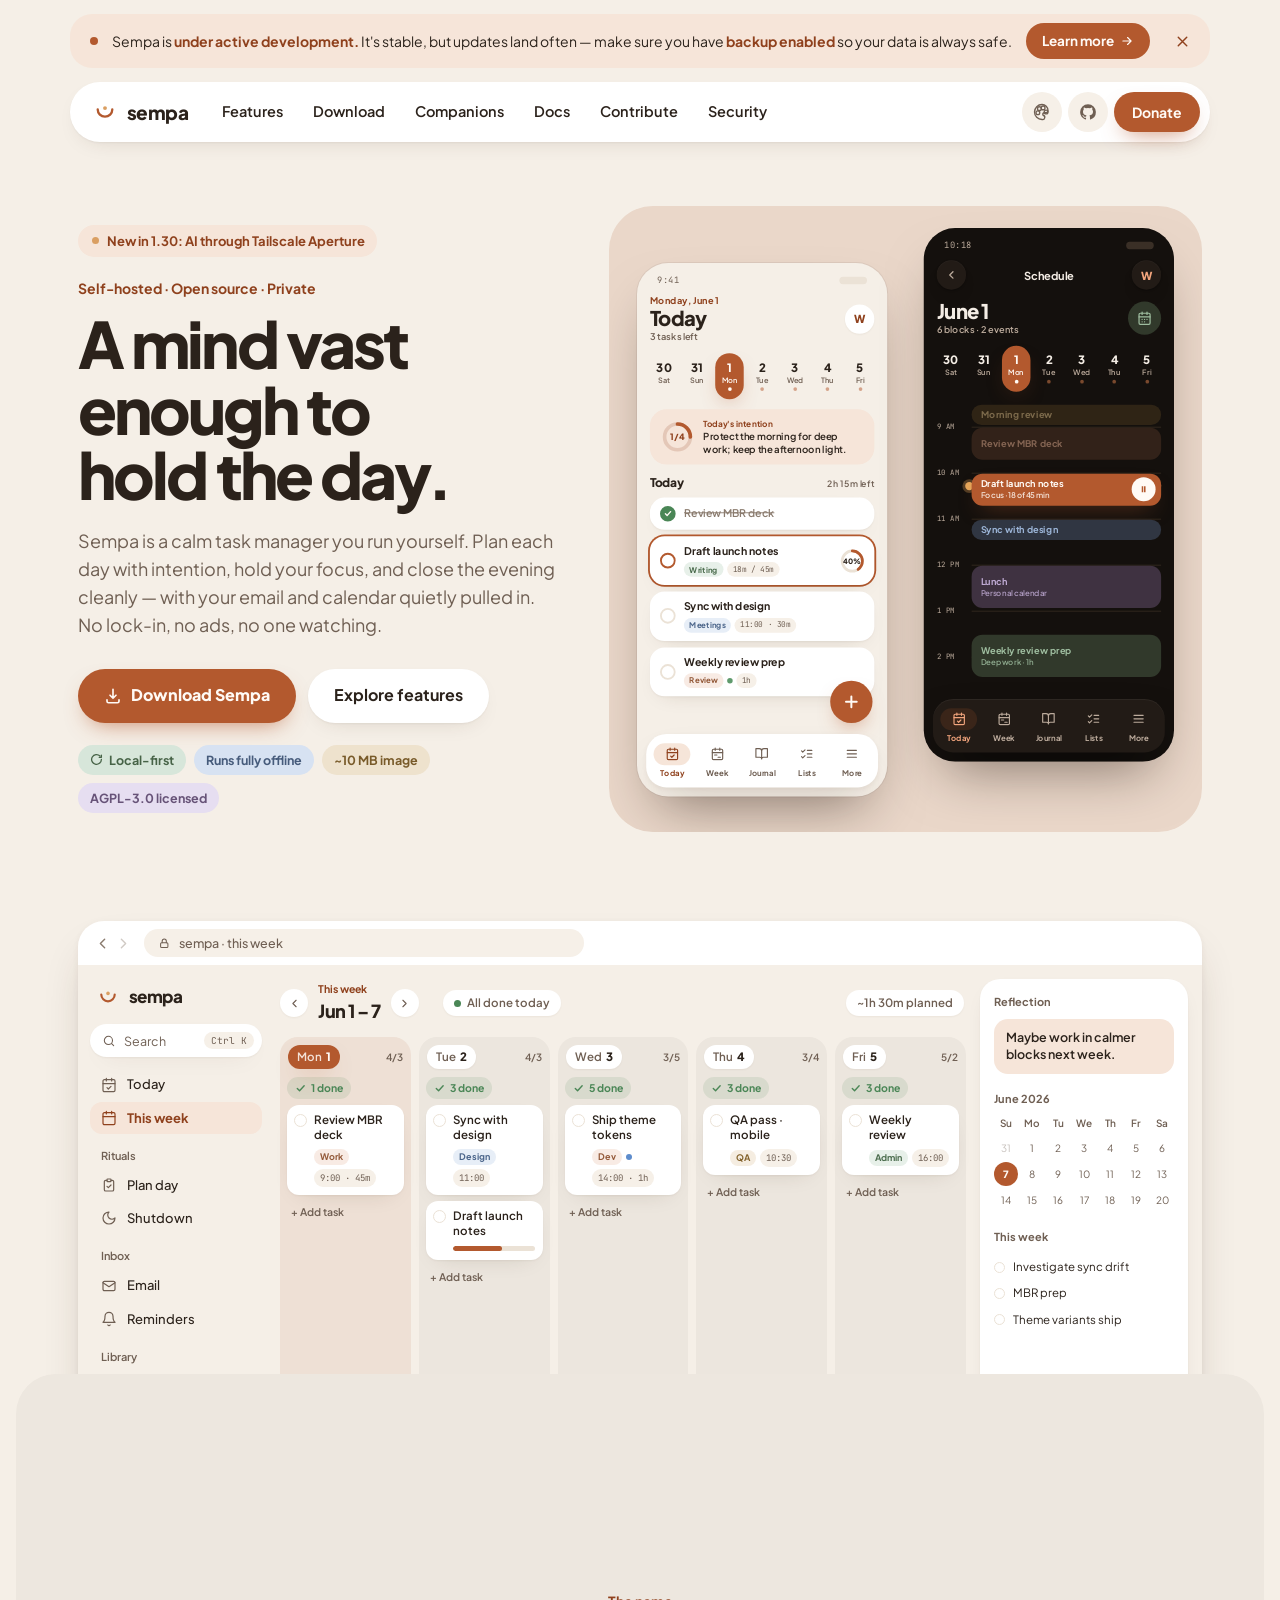
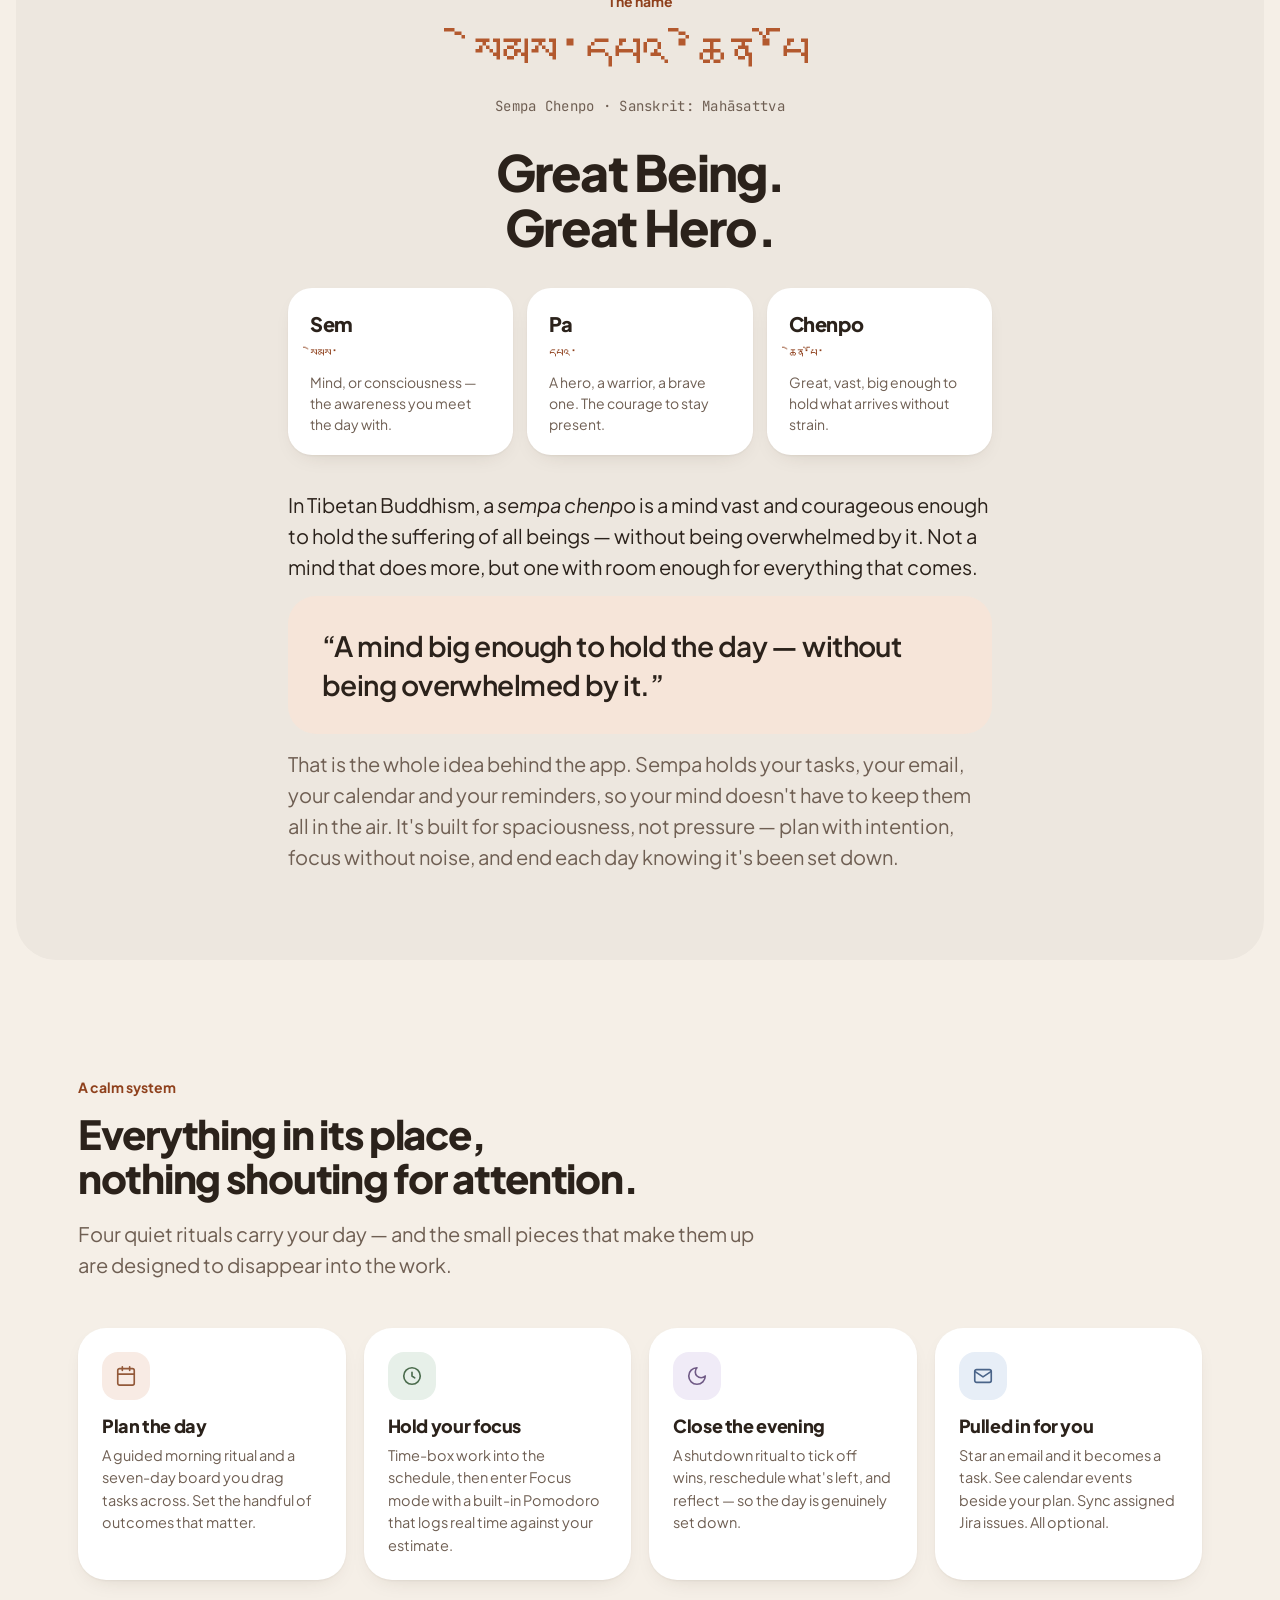
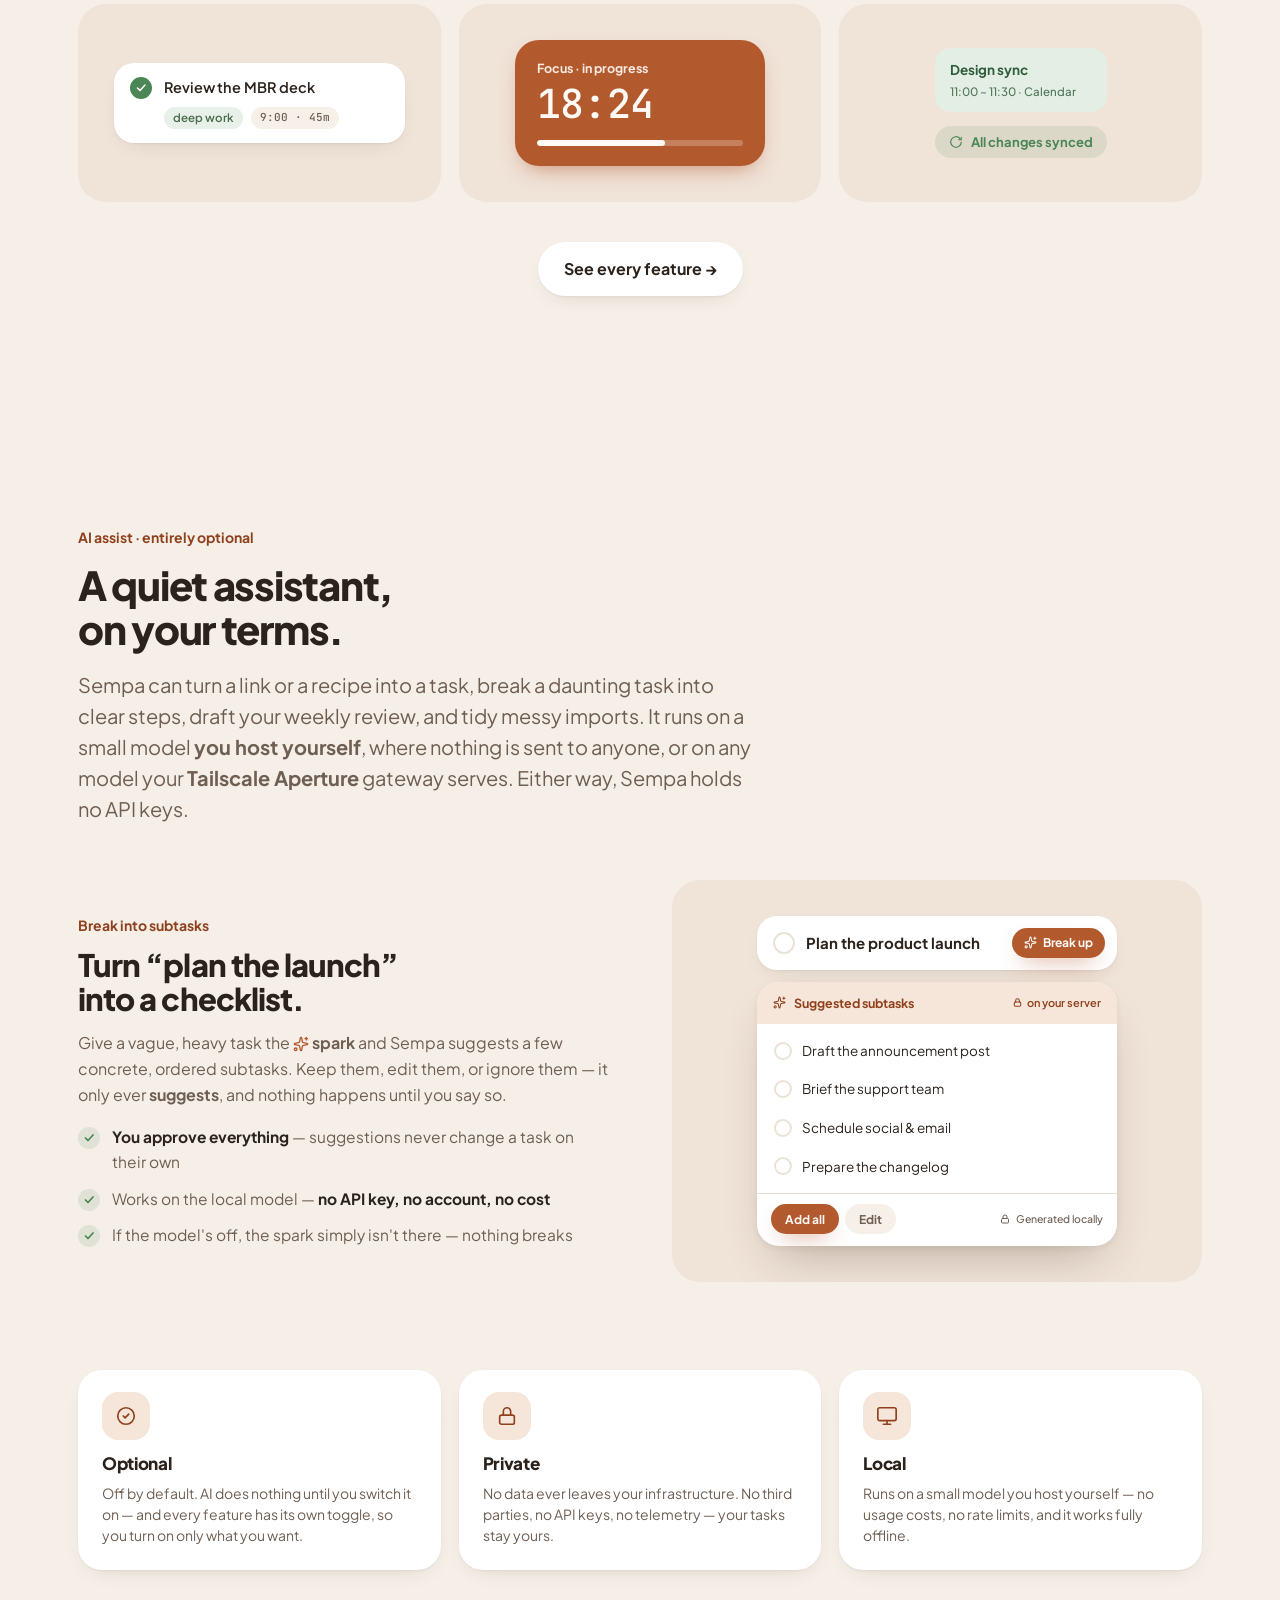
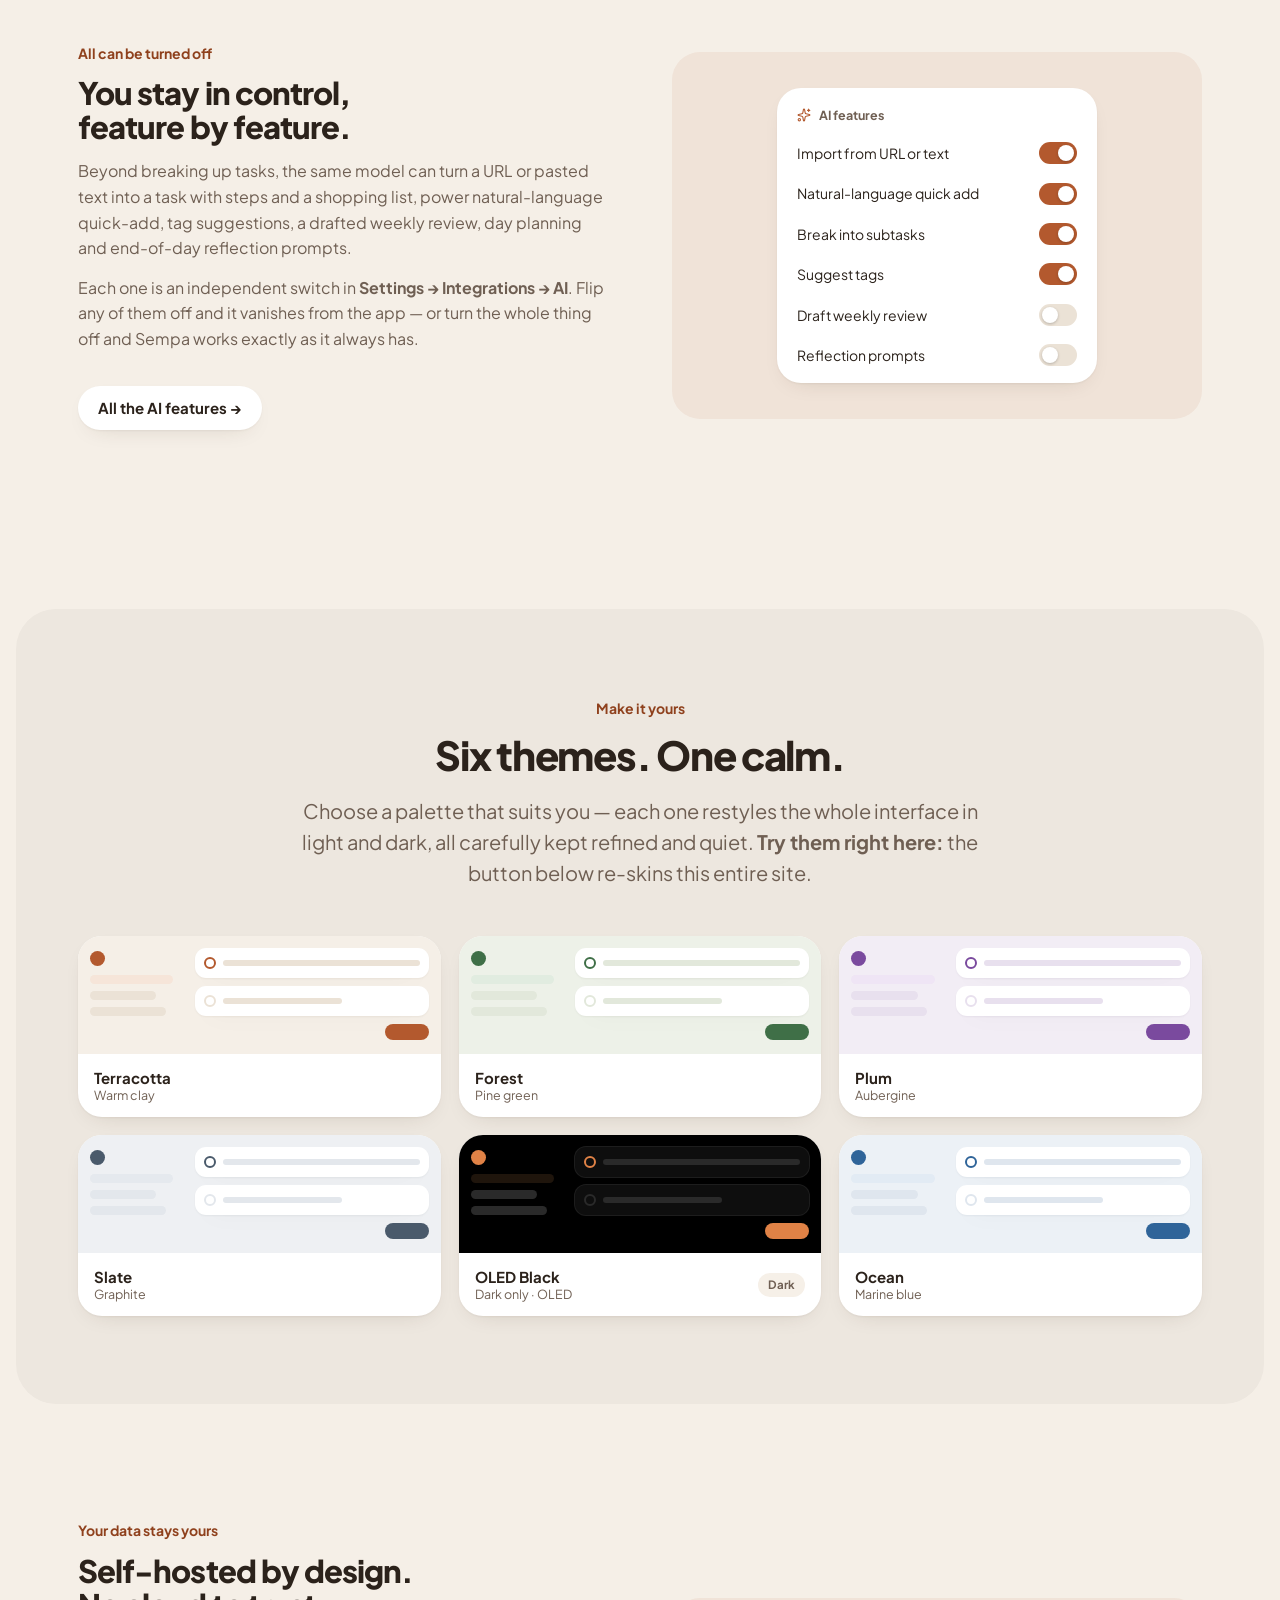
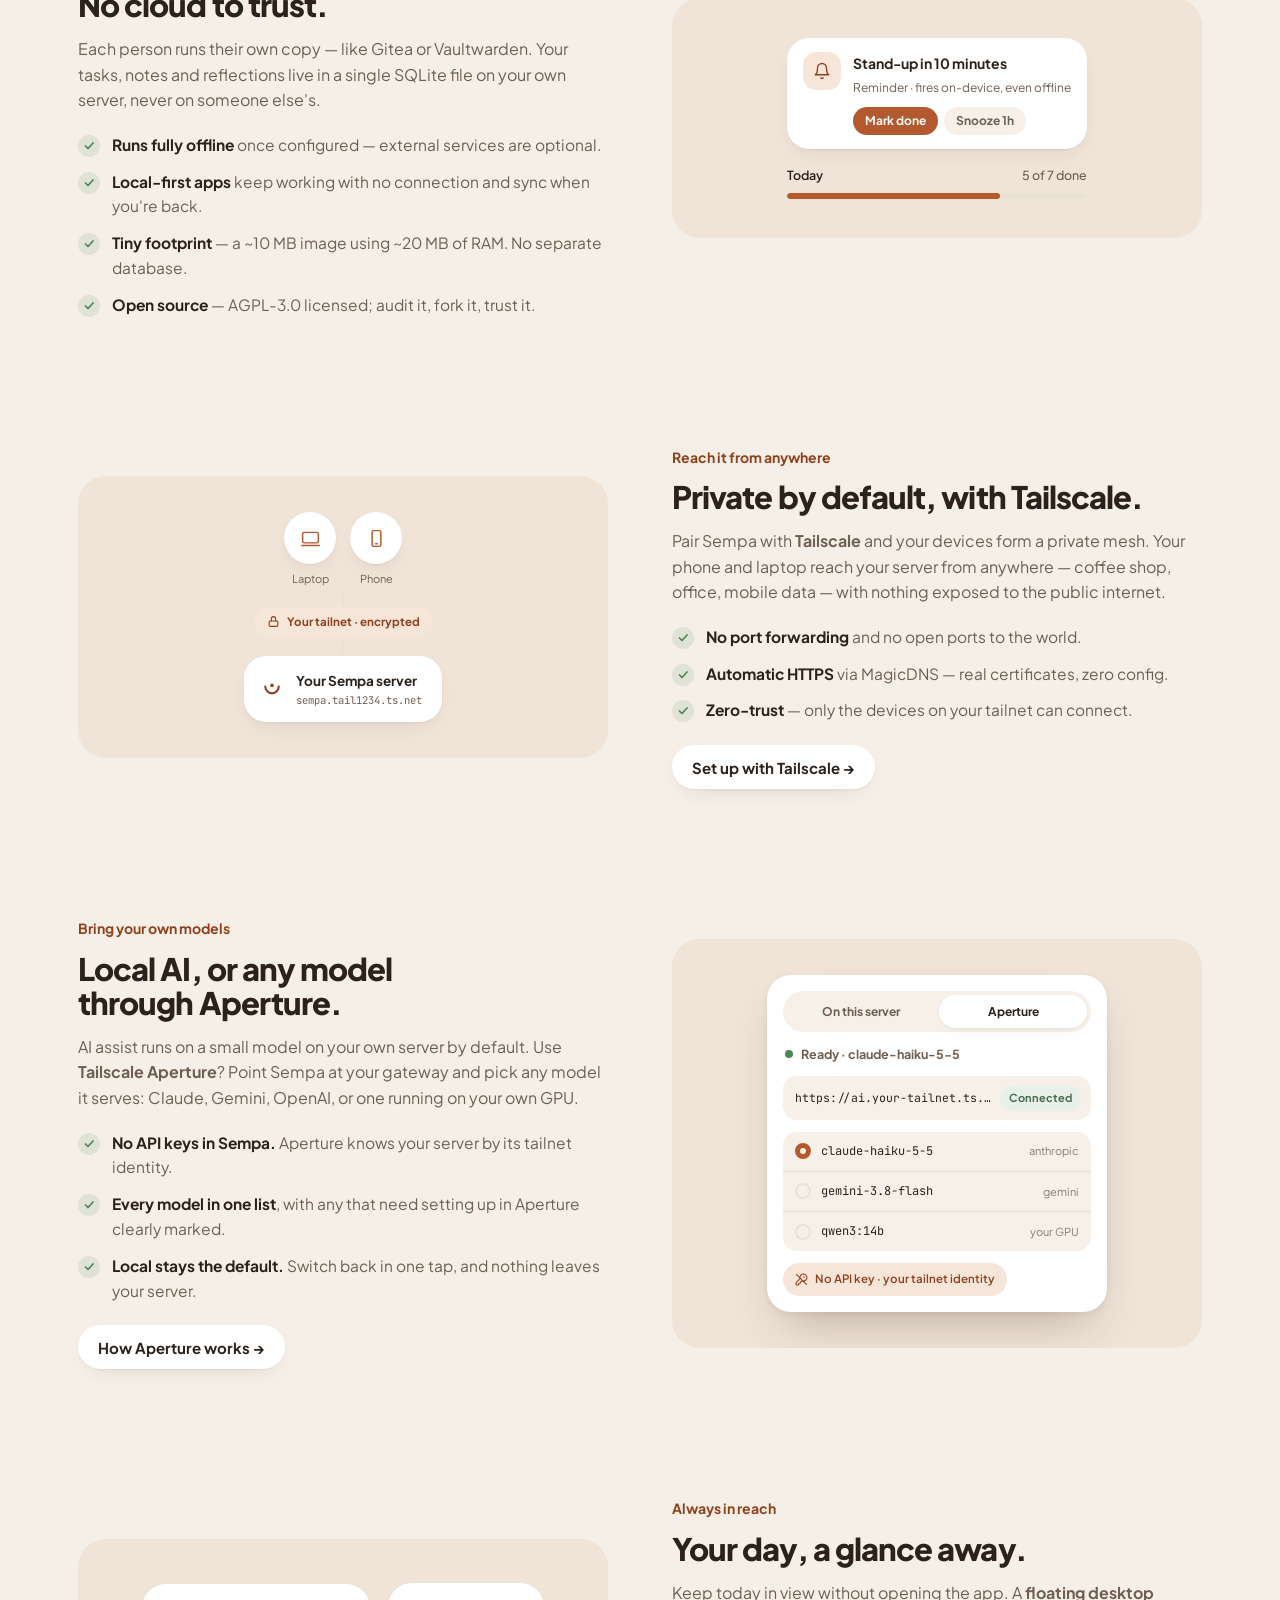
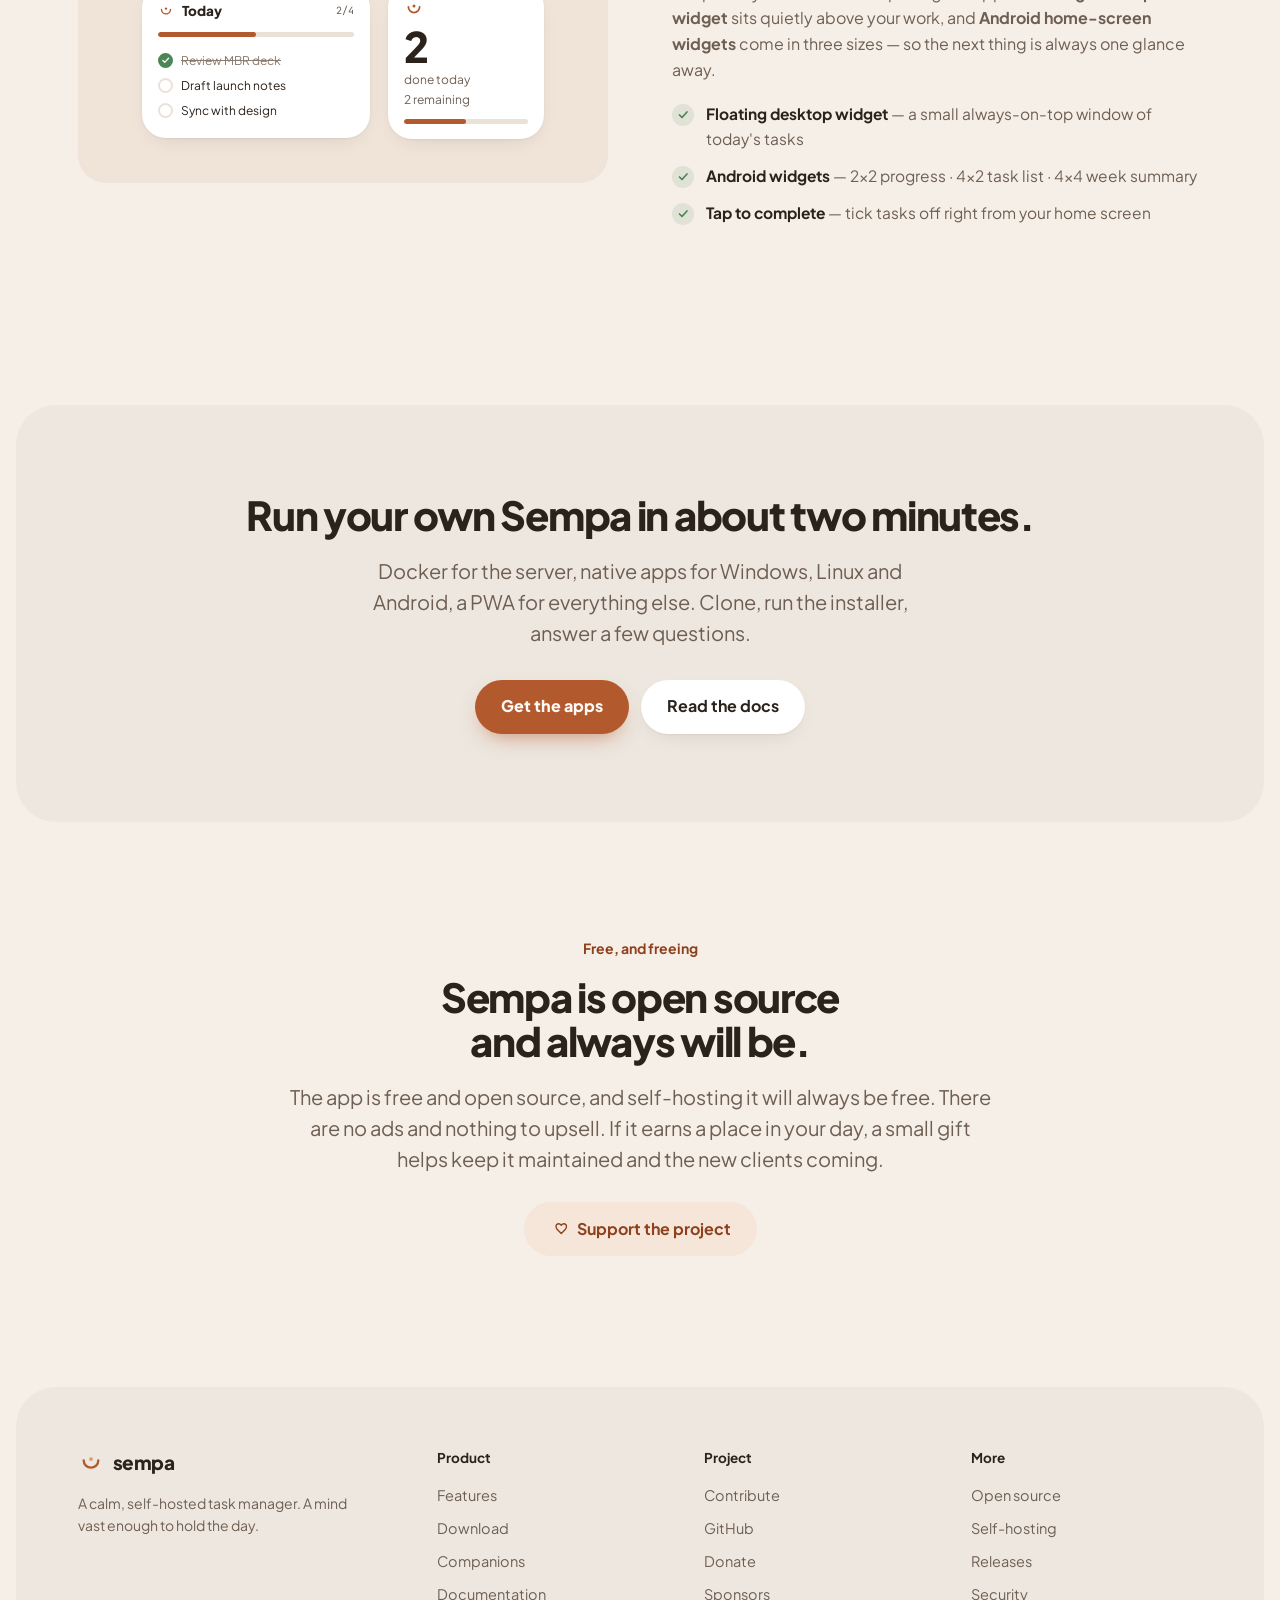
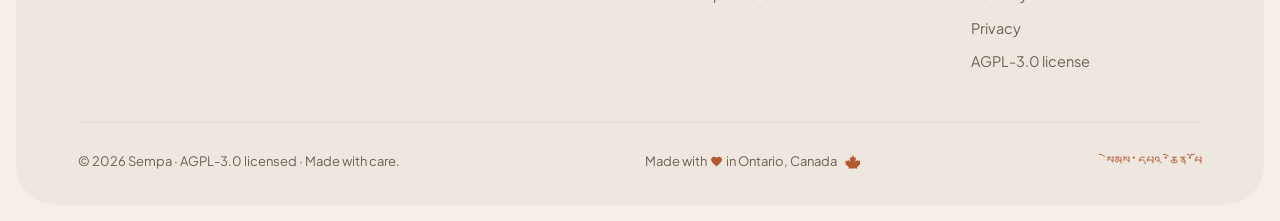
==== commit e1d3e8c9: "Add the Aperture callout and bring AI and navigation copy up to date - Homepage: a "Bring your own m" ====
--- a/index.html
+++ b/index.html
@@ -9,11 +9,11 @@
 <link rel="preconnect" href="https://fonts.gstatic.com" crossorigin/>
 <link href="https://fonts.googleapis.com/css2?family=Plus+Jakarta+Sans:wght@400;500;600;700;800&family=JetBrains+Mono:wght@400;500;600&display=swap" rel="stylesheet"/>
 <script>(function(){try{var t=localStorage.getItem('sempa-site-theme')||'terracotta';var m=localStorage.getItem('sempa-site-mode')||'light';if(t==='oled')m='dark';document.documentElement.setAttribute('data-theme',t);if(m==='dark')document.documentElement.classList.add('dark');}catch(e){}})();</script>
-<link rel="icon" href="/favicon.ico?v=2" sizes="any"/>
-<link rel="icon" href="/assets/favicon.svg?v=2" type="image/svg+xml"/>
-<link rel="icon" type="image/png" sizes="32x32" href="/assets/favicon-32.png?v=2"/>
-<link rel="icon" type="image/png" sizes="16x16" href="/assets/favicon-16.png?v=2"/>
-<link rel="apple-touch-icon" href="/assets/apple-touch-icon.png"/>
+<link rel="icon" href="/favicon.ico?v=3" sizes="any"/>
+<link rel="icon" href="/assets/favicon.svg?v=3" type="image/svg+xml"/>
+<link rel="icon" type="image/png" sizes="32x32" href="/assets/favicon-32.png?v=3"/>
+<link rel="icon" type="image/png" sizes="16x16" href="/assets/favicon-16.png?v=3"/>
+<link rel="apple-touch-icon" href="/assets/apple-touch-icon.png?v=3"/>
 <link rel="stylesheet" href="assets/site.css"/>
 <script src="assets/site.js" defer></script>
 </head>
@@ -72,7 +72,7 @@
   <div class="wrap">
     <div class="hero-grid">
       <div class="hero-copy">
-        <a class="new-badge reveal" href="download.html"><span class="nb-dot" aria-hidden="true"></span>New in 1.27: a softer Sempa</a>
+        <a class="new-badge reveal" href="#aperture"><span class="nb-dot" aria-hidden="true"></span>New in 1.30: AI through Tailscale Aperture</a>
         <p class="eyebrow reveal">Self-hosted · Open source · Private</p>
         <h1 class="display reveal">A mind vast enough to hold the day.</h1>
         <p class="lede reveal">Sempa is a calm task manager you run yourself. Plan each day with intention, hold your focus, and close the evening cleanly — with your email and calendar quietly pulled in. No lock-in, no ads, no one watching.</p>
@@ -373,9 +373,9 @@
 <section>
   <div class="wrap">
     <div class="sec-head reveal">
-      <span class="eyebrow">Local AI · entirely optional</span>
-      <h2 class="h2">A quiet assistant —<br/>that never leaves your server.</h2>
-      <p class="lede">Sempa can turn a link or a recipe into a task, break a daunting task into clear steps, draft your weekly review, and tidy messy imports. It runs on a small model <b>you host yourself</b> — so the help is real, and nothing is ever sent to anyone.</p>
+      <span class="eyebrow">AI assist · entirely optional</span>
+      <h2 class="h2">A quiet assistant,<br/>on your terms.</h2>
+      <p class="lede">Sempa can turn a link or a recipe into a task, break a daunting task into clear steps, draft your weekly review, and tidy messy imports. It runs on a small model <b>you host yourself</b>, where nothing is sent to anyone, or on any model your <b>Tailscale Aperture</b> gateway serves. Either way, Sempa holds no API keys.</p>
     </div>
 
     <div class="feature-row" style="border:0;padding-top:8px">
@@ -442,7 +442,7 @@
       <div class="ft-copy reveal">
         <span class="eyebrow">All can be turned off</span>
         <h3>You stay in control, feature by feature.</h3>
-        <p>Beyond breaking up tasks, the same local model can turn a URL or pasted text into a task with steps and a shopping list, power natural-language quick-add, tag suggestions, a drafted weekly review, day planning and end-of-day reflection prompts.</p>
+        <p>Beyond breaking up tasks, the same model can turn a URL or pasted text into a task with steps and a shopping list, power natural-language quick-add, tag suggestions, a drafted weekly review, day planning and end-of-day reflection prompts.</p>
         <p>Each one is an independent switch in <b>Settings → Integrations → AI</b>. Flip any of them off and it vanishes from the app — or turn the whole thing off and Sempa works exactly as it always has.</p>
         <a class="btn btn-ghost" href="features.html#ai" style="margin-top:20px">All the AI features →</a>
       </div>
@@ -538,7 +538,34 @@
       </div>
     </div>
 
-    <div class="feature-row">
+    <div class="feature-row" id="aperture">
+      <div class="ft-copy reveal">
+        <span class="eyebrow">Bring your own models</span>
+        <h3>Local AI, or any model through Aperture.</h3>
+        <p>AI assist runs on a small model on your own server by default. Use <b>Tailscale Aperture</b>? Point Sempa at your gateway and pick any model it serves: Claude, Gemini, OpenAI, or one running on your own GPU.</p>
+        <ul class="checklist" style="margin-top:20px">
+          <li><b>No API keys in Sempa.</b> Aperture knows your server by its tailnet identity.</li>
+          <li><b>Every model in one list</b>, with any that need setting up in Aperture clearly marked.</li>
+          <li><b>Local stays the default.</b> Switch back in one tap, and nothing leaves your server.</li>
+        </ul>
+        <a class="btn btn-ghost" href="docs.html#aperture" style="margin-top:22px">How Aperture works &rarr;</a>
+      </div>
+      <div class="ft-stage reveal">
+        <div class="ap-demo" aria-hidden="true">
+          <div class="ap-seg"><span>On this server</span><span class="on">Aperture</span></div>
+          <div class="ap-status"><i></i>Ready &middot; claude-haiku-5-5</div>
+          <div class="ap-url"><span class="mono">https://ai.your-tailnet.ts.net</span><span class="ap-ok">Connected</span></div>
+          <div class="ap-list">
+            <div class="ap-model on"><span class="r"></span><span class="n mono">claude-haiku-5-5</span><span class="p">anthropic</span></div>
+            <div class="ap-model"><span class="r"></span><span class="n mono">gemini-3.8-flash</span><span class="p">gemini</span></div>
+            <div class="ap-model"><span class="r"></span><span class="n mono">qwen3:14b</span><span class="p">your GPU</span></div>
+          </div>
+          <div class="ap-foot"><svg viewBox="0 0 24 24" fill="none" stroke="currentColor" stroke-width="2" stroke-linecap="round" stroke-linejoin="round" aria-hidden="true"><path d="M2.586 17.414A2 2 0 0 0 2 18.828V21a1 1 0 0 0 1 1h3a1 1 0 0 0 1-1v-1a1 1 0 0 1 1-1h1a1 1 0 0 0 1-1v-1a1 1 0 0 1 1-1h.172a2 2 0 0 0 1.414-.586l.814-.814a6.5 6.5 0 1 0-4-4z"/><circle cx="16.5" cy="7.5" r=".5" fill="currentColor"/><path d="m3 3 18 18"/></svg>No API key &middot; your tailnet identity</div>
+        </div>
+      </div>
+    </div>
+
+    <div class="feature-row flip">
       <div class="ft-copy reveal">
         <span class="eyebrow">Always in reach</span>
         <h3>Your day, a glance away.</h3>
--- a/assets/site.css
+++ b/assets/site.css
@@ -390,7 +390,9 @@
 .docs-body b{color:var(--sempa-text)}
 .docs-table{width:100%;border-collapse:separate;border-spacing:0;margin:10px 0 24px;font-size:14.5px;
   background:var(--sempa-bg-panel);border-radius:var(--r-md);box-shadow:var(--sempa-shadow-1)}
-.docs-table th,.docs-table td{overflow-wrap:break-word;word-break:break-word}
+.docs-table th,.docs-table td{overflow-wrap:anywhere;word-break:normal}
+/* First column holds short names (a feature, a variable): let words wrap whole. */
+.docs-table td:first-child{min-width:9.5em}
 .docs-table th,.docs-table td{text-align:left;padding:11px 16px;border-bottom:1px solid var(--sempa-border)}
 .docs-table tr:last-child td{border-bottom:0}
 .docs-table th{font-size:12.5px;font-weight:700;color:var(--sempa-text-soft);background:var(--sempa-fill)}
@@ -815,3 +817,32 @@
   .pull{padding:24px 22px}
   .hero-phones{border-radius:32px}
 }
+
+/* ── Aperture callout (1.30): a mini "Where the model runs" settings card ── */
+.ap-demo{width:100%;max-width:340px;display:flex;flex-direction:column;gap:12px;background:var(--card-bg);border-radius:24px;padding:16px;box-shadow:var(--sempa-shadow-2);position:relative;z-index:1}
+.ap-seg{display:flex;gap:4px;padding:4px;border-radius:999px;background:var(--sempa-fill)}
+.ap-seg span{flex:1 1 0;text-align:center;font-size:12px;font-weight:700;padding:7px 0;border-radius:999px;color:var(--sempa-text-soft)}
+.ap-seg span.on{background:var(--card-bg);color:var(--sempa-text);box-shadow:var(--sempa-shadow-1)}
+.ap-status{display:flex;align-items:center;gap:8px;font-size:12.5px;font-weight:700;color:var(--sempa-text-soft);padding:0 2px}
+.ap-status i{width:8px;height:8px;border-radius:50%;background:var(--sempa-success)}
+.ap-url{display:flex;align-items:center;gap:8px;justify-content:space-between;background:var(--sempa-fill);border-radius:14px;padding:9px 10px 9px 12px}
+.ap-url .mono{font-size:11.5px;color:var(--sempa-text);overflow:hidden;text-overflow:ellipsis;white-space:nowrap;min-width:0}
+.ap-ok{flex-shrink:0;font-size:11px;font-weight:700;padding:4px 9px;border-radius:999px;color:color-mix(in srgb,#5f9a6c 62%,var(--sempa-text));background:color-mix(in srgb,#5f9a6c 15%,var(--card-bg))}
+.ap-list{background:var(--sempa-fill);border-radius:14px}
+.ap-model{display:flex;align-items:center;gap:10px;padding:10px 12px}
+.ap-model+.ap-model{border-top:1px solid var(--sempa-border)}
+.ap-model .r{width:16px;height:16px;border-radius:50%;border:2px solid var(--sempa-track);flex-shrink:0;box-sizing:border-box}
+.ap-model.on .r{border:5px solid var(--sempa-accent)}
+.ap-model .n{flex:1;min-width:0;font-size:12px;color:var(--sempa-text);overflow:hidden;text-overflow:ellipsis;white-space:nowrap}
+.ap-model .p{font-size:11px;color:var(--sempa-text-dim)}
+.ap-foot{display:flex;align-items:center;gap:7px;font-size:11.5px;font-weight:600;color:var(--sempa-accent-ink);background:var(--sempa-accent-bg);border-radius:999px;padding:7px 12px;align-self:flex-start}
+.ap-foot svg{width:13px;height:13px;flex-shrink:0}
+.ap-callout{display:grid;grid-template-columns:minmax(0,1.1fr) minmax(0,.9fr);gap:clamp(24px,4vw,48px);align-items:center;background:var(--sempa-accent-bg);border-radius:var(--r-lg);padding:clamp(24px,3.5vw,40px);margin-top:28px}
+.ap-callout-copy .eyebrow{display:block;margin-bottom:10px}
+.ap-callout-copy p{font-size:15.5px;color:var(--sempa-text-soft);margin-top:12px;line-height:1.6}
+.ap-callout .ap-demo{justify-self:center;box-shadow:var(--sempa-shadow-1)}
+.ap-callout-copy p b{color:var(--sempa-text)}
+@media (max-width:820px){.ap-callout{grid-template-columns:minmax(0,1fr)}}
+.docs-body ol{margin:0 0 16px 0;padding-left:22px;display:flex;flex-direction:column;gap:9px}
+.docs-body ol li{color:var(--sempa-text-soft);padding-left:4px}
+.docs-body ol li::marker{color:var(--sempa-accent-ink);font-weight:700}
